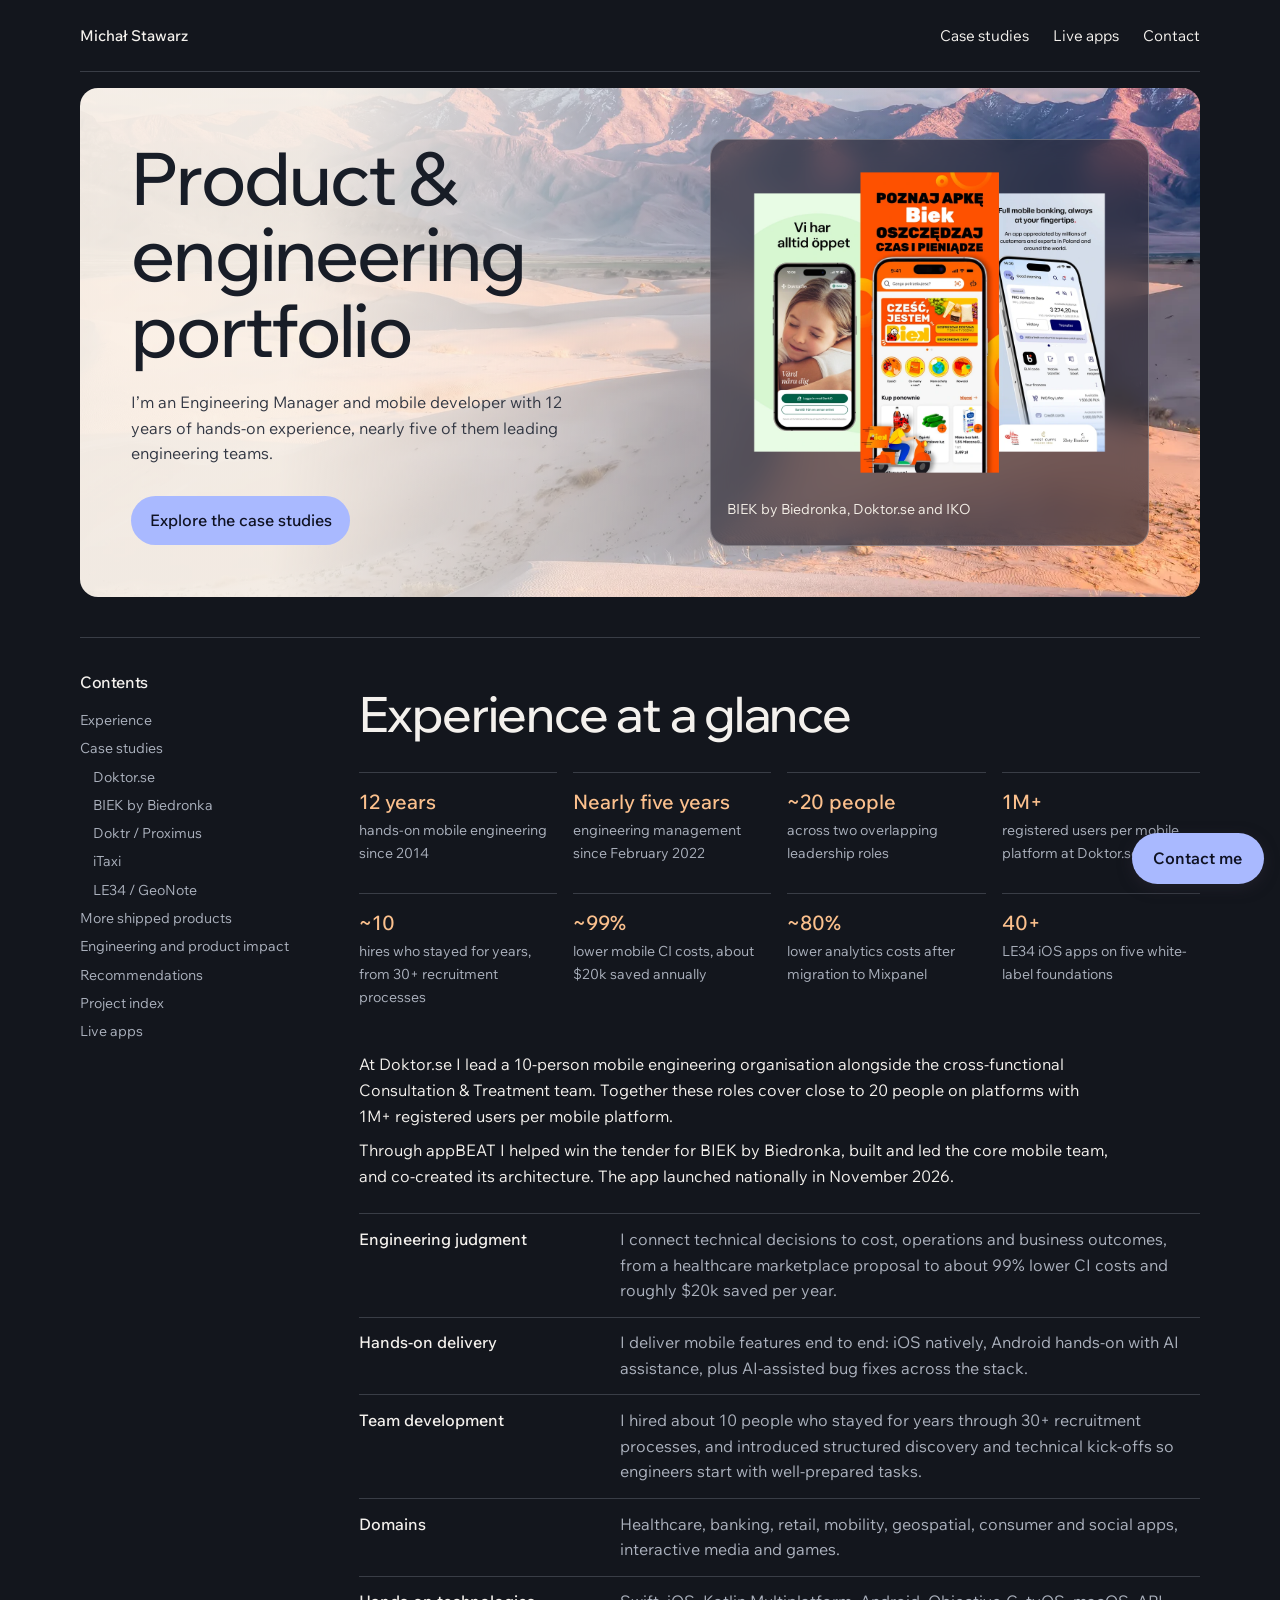
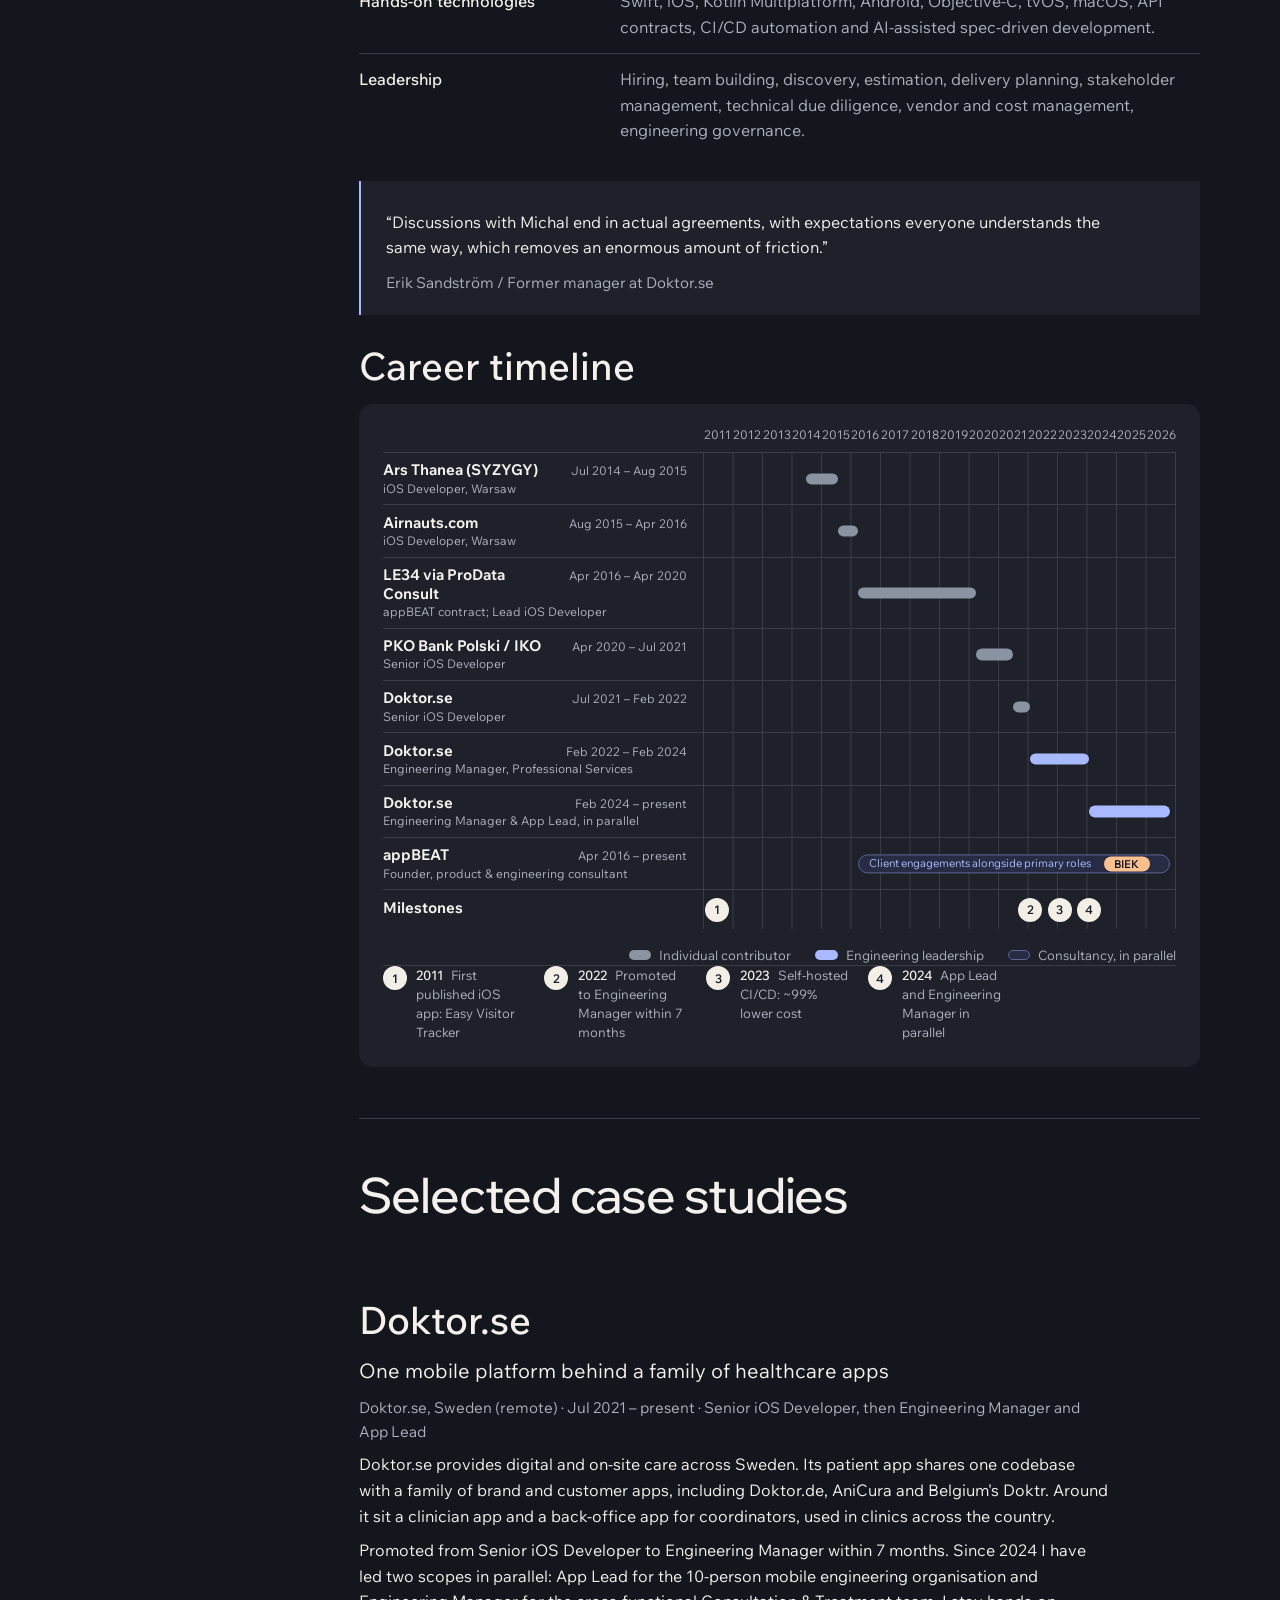
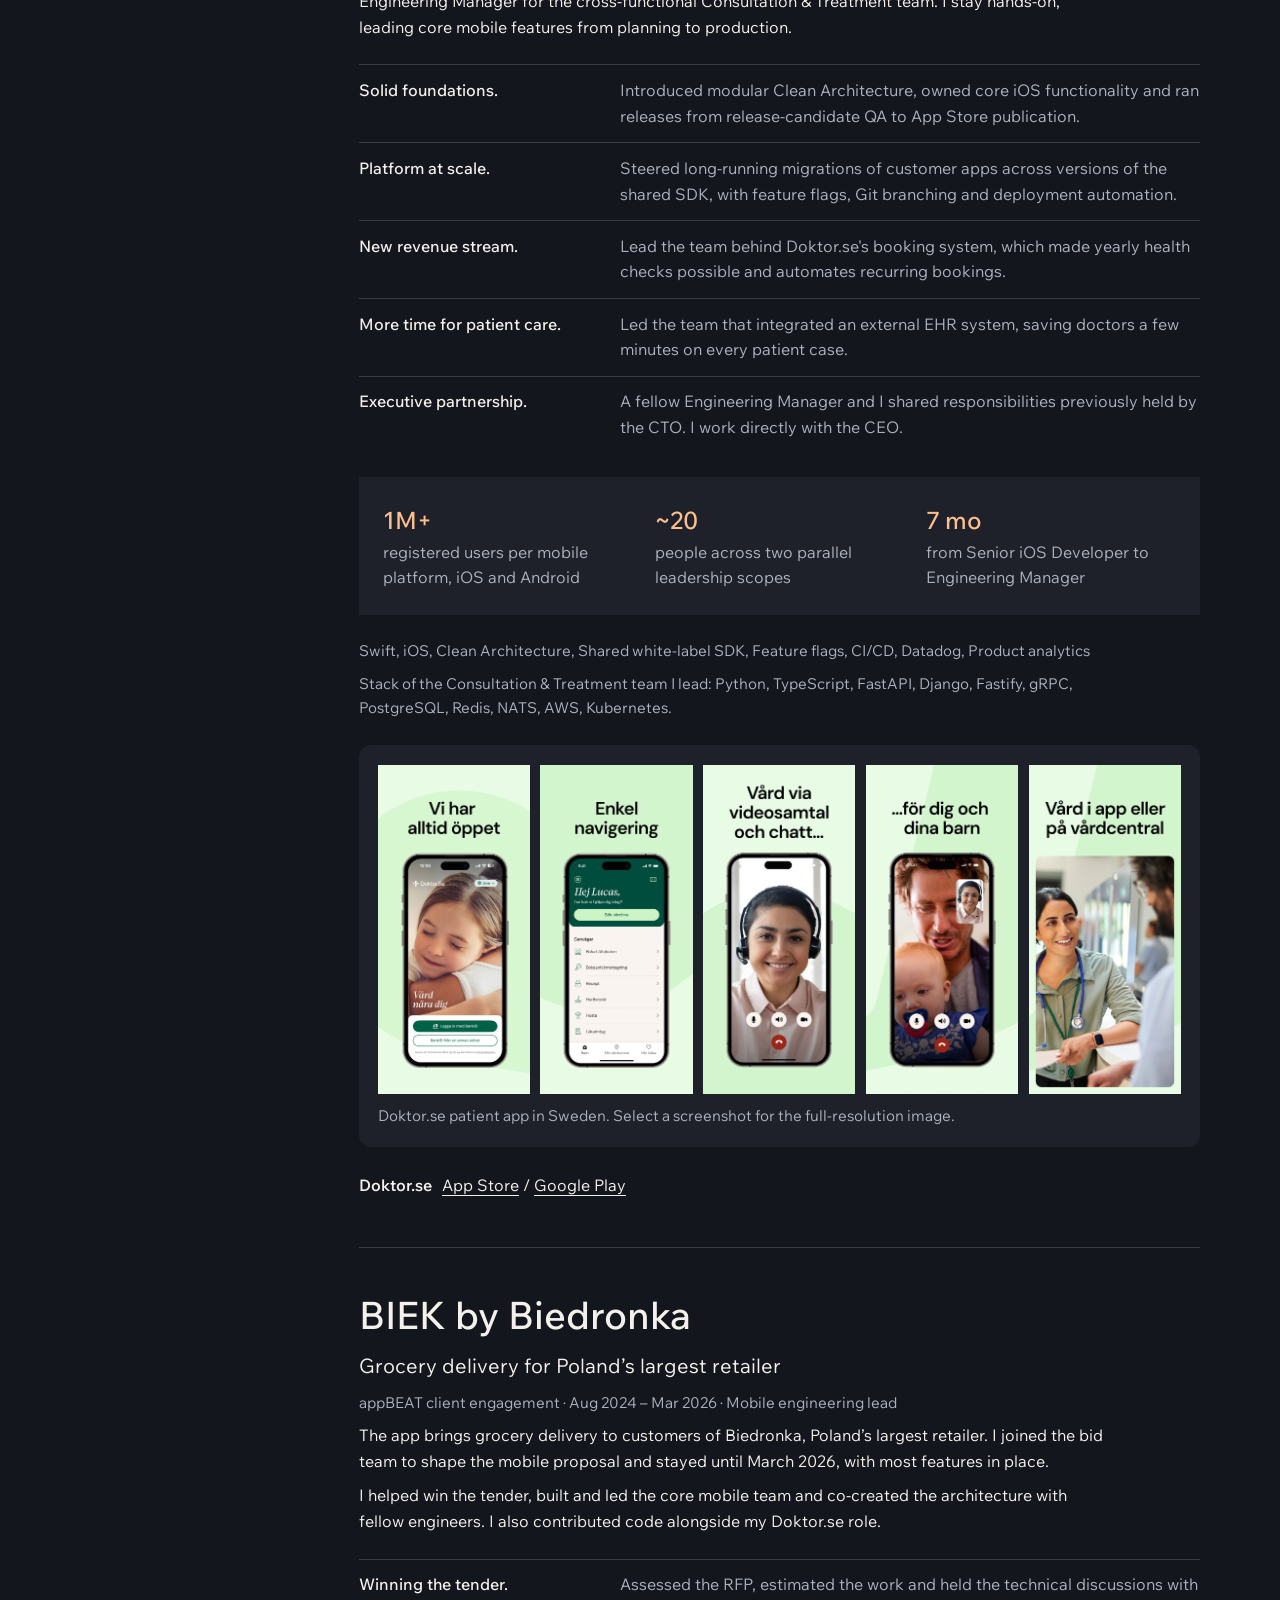
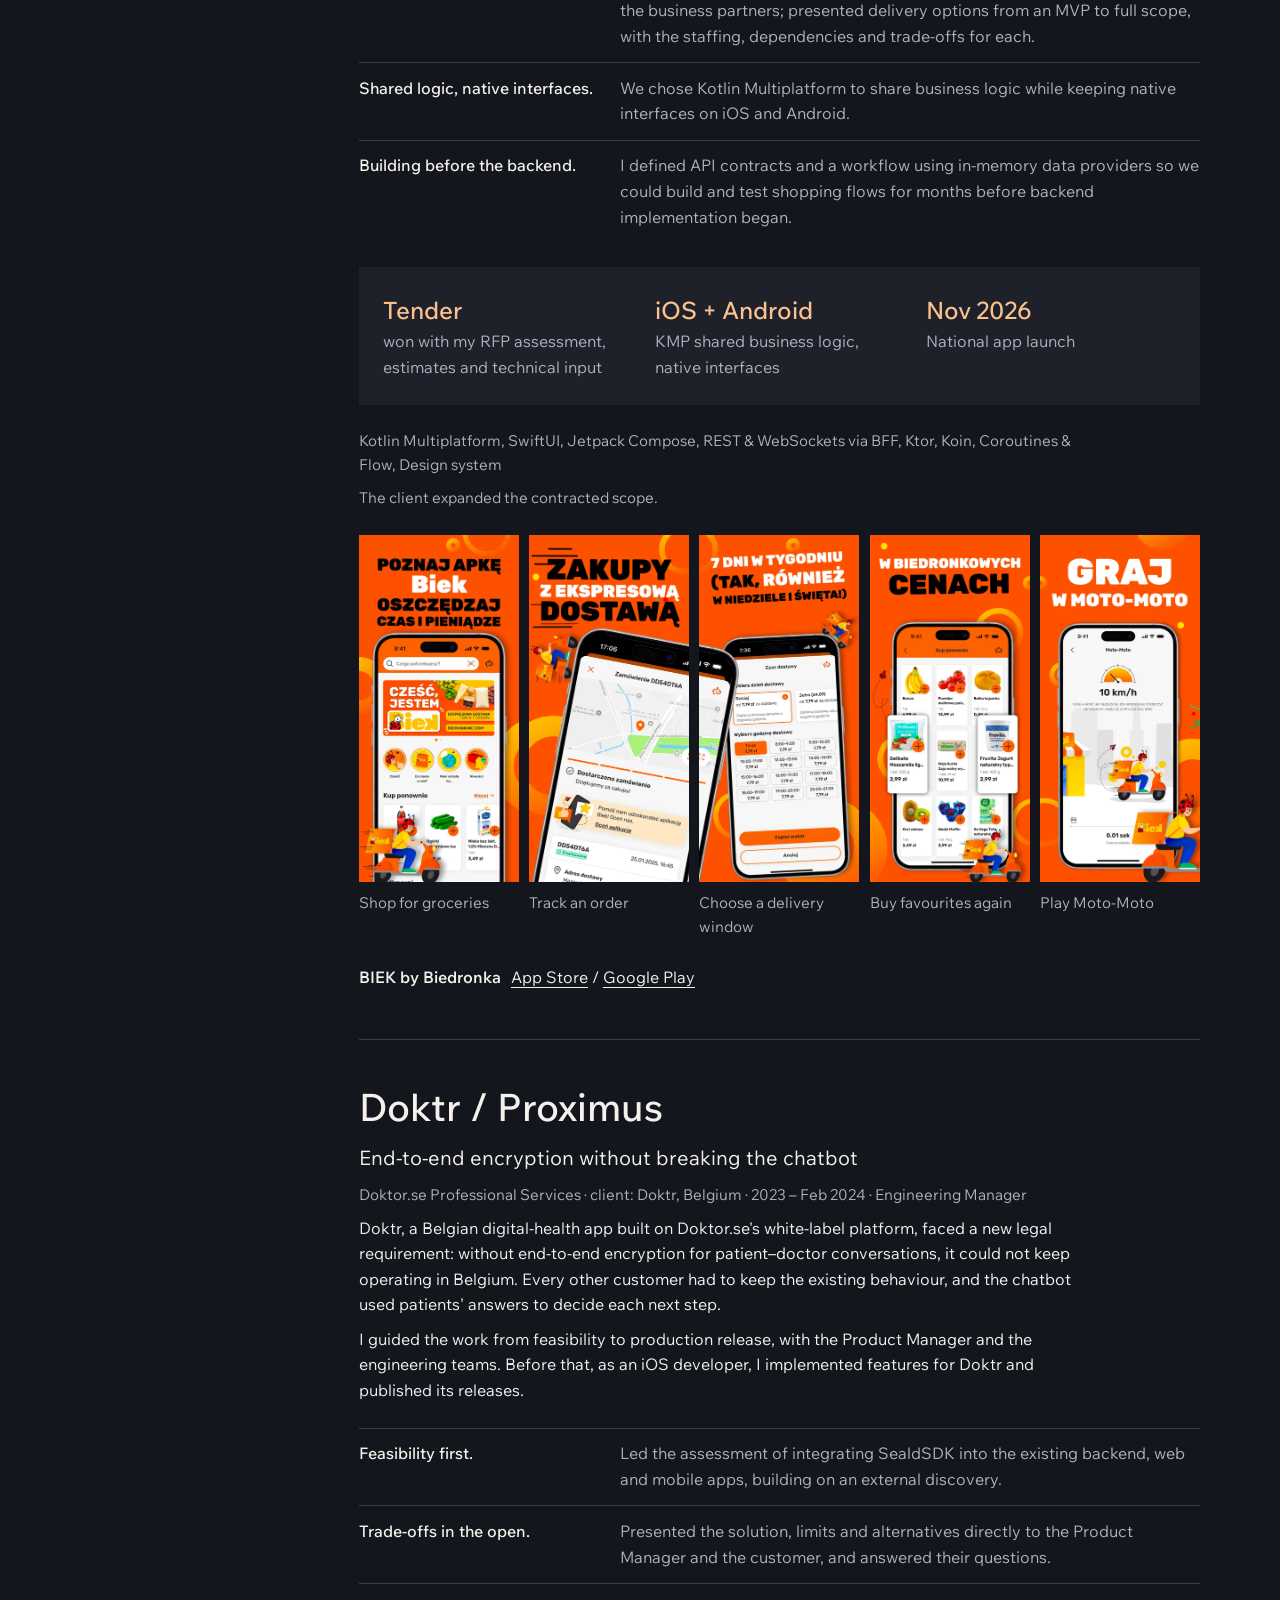
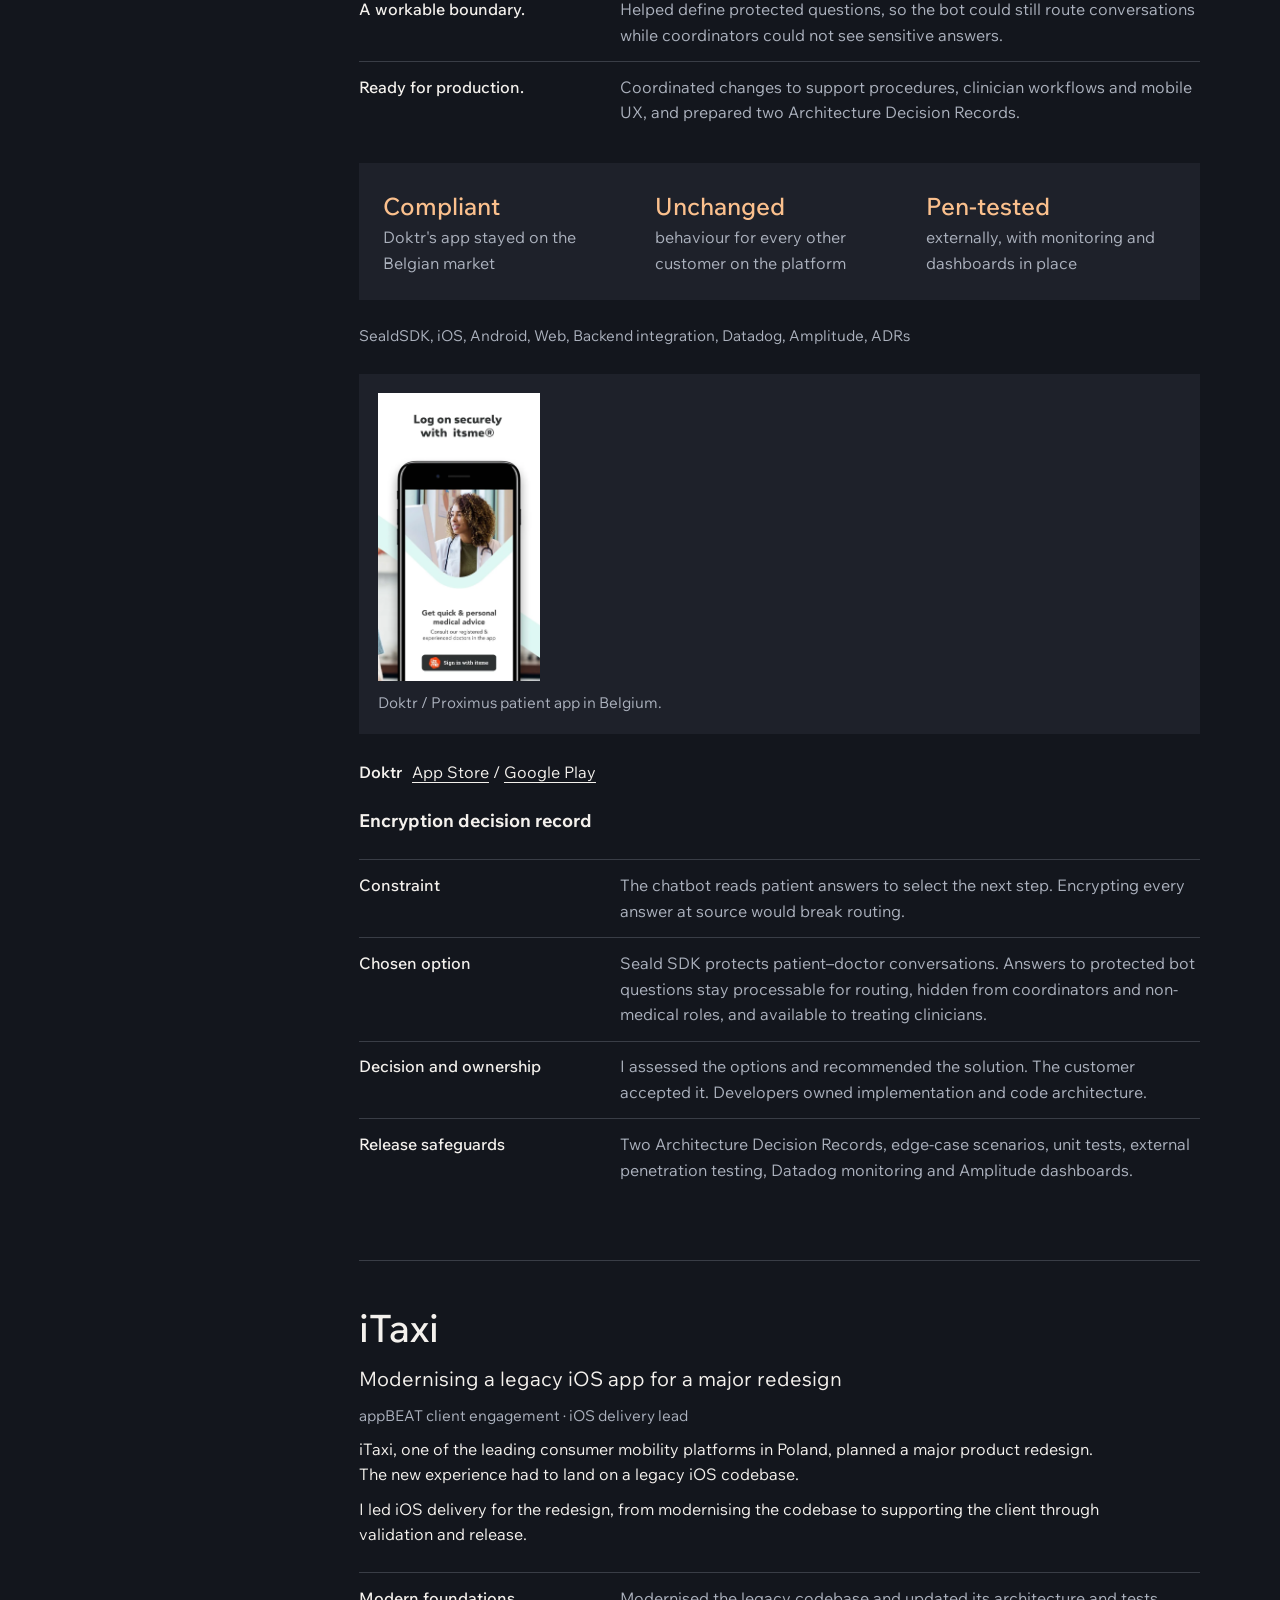
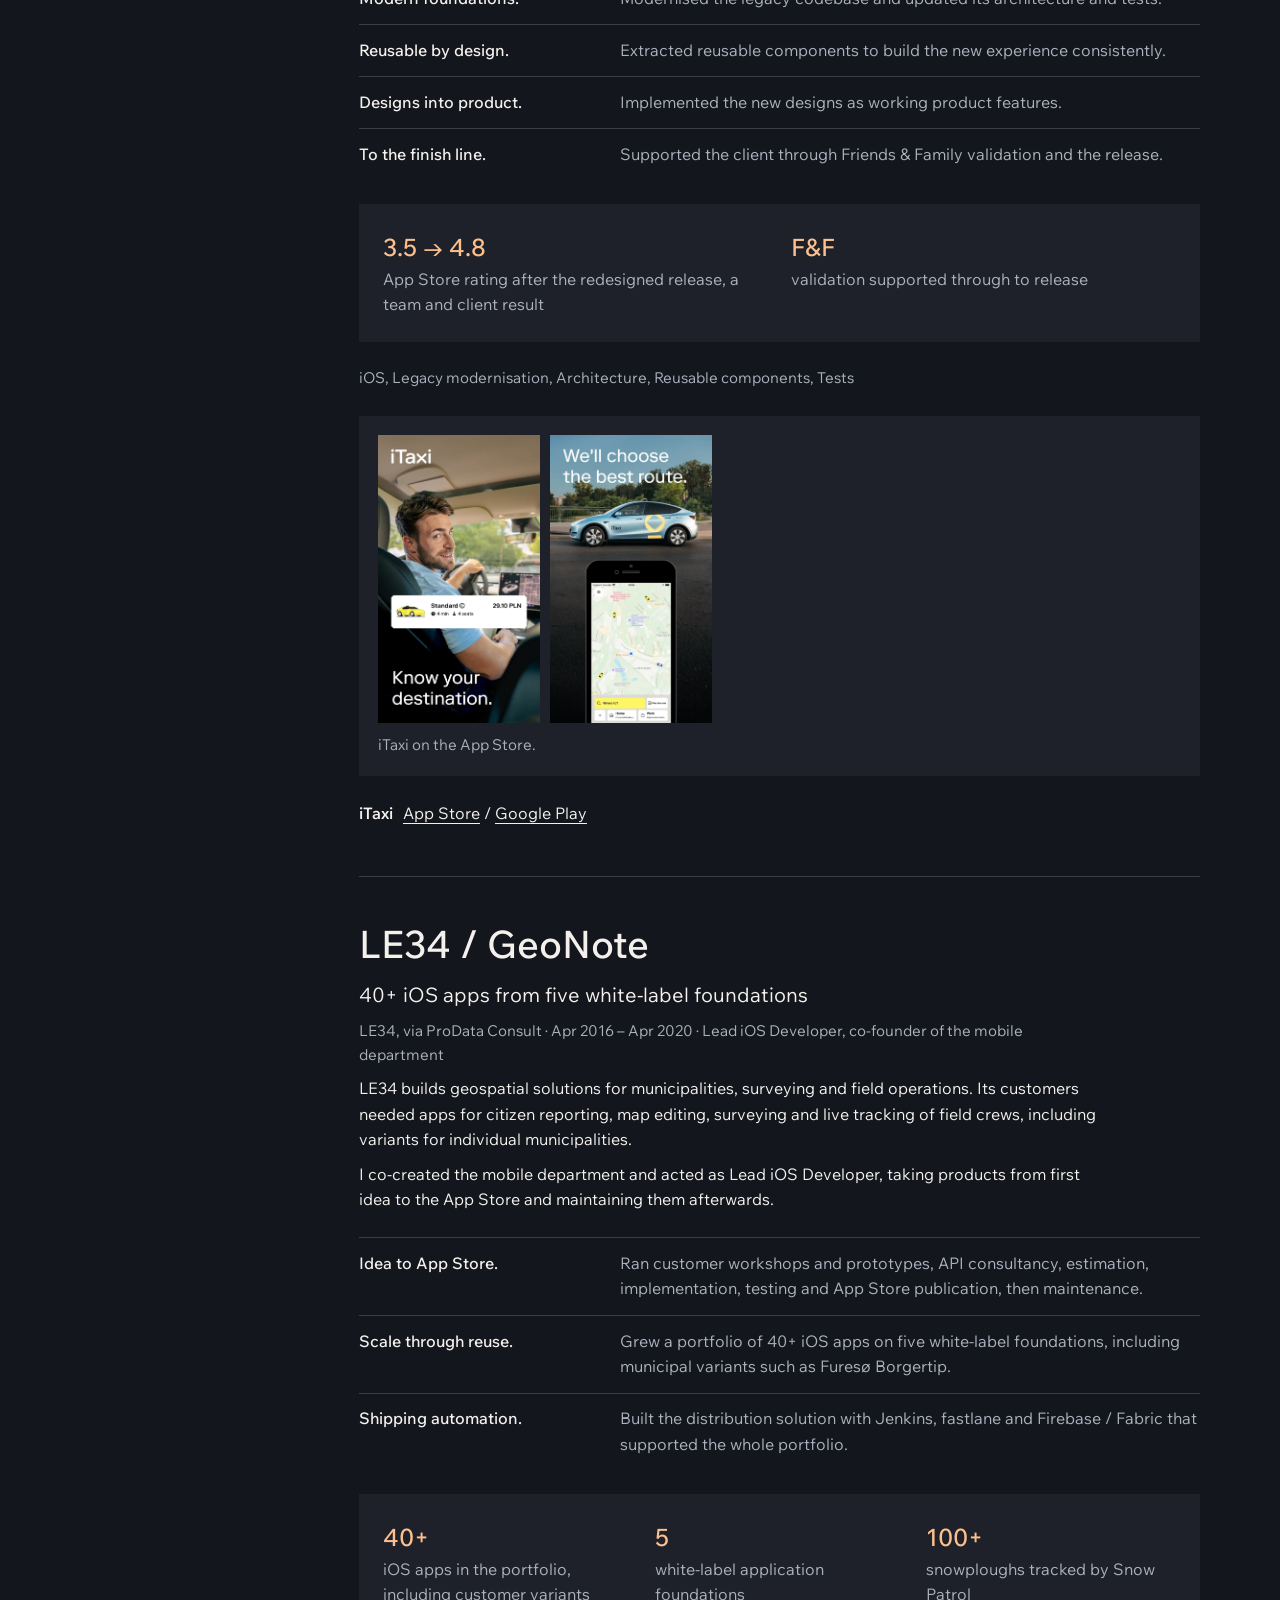
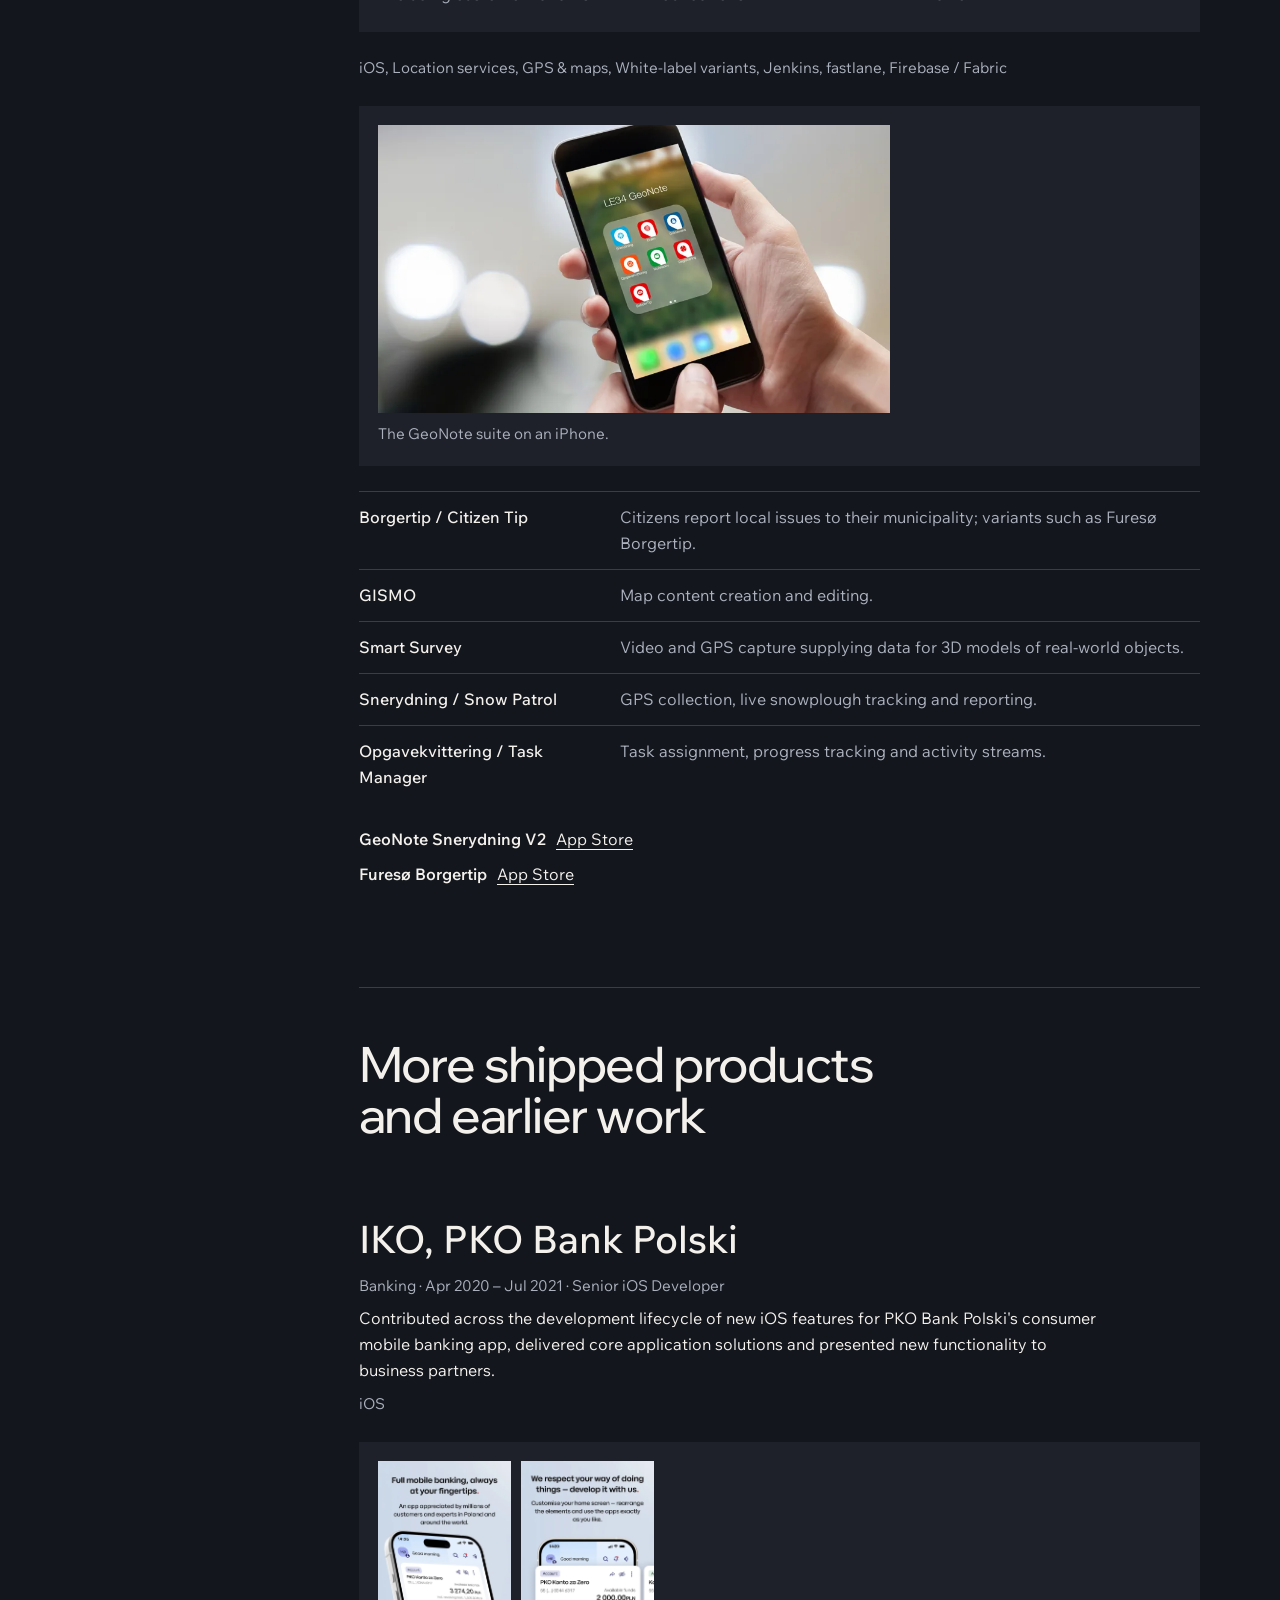
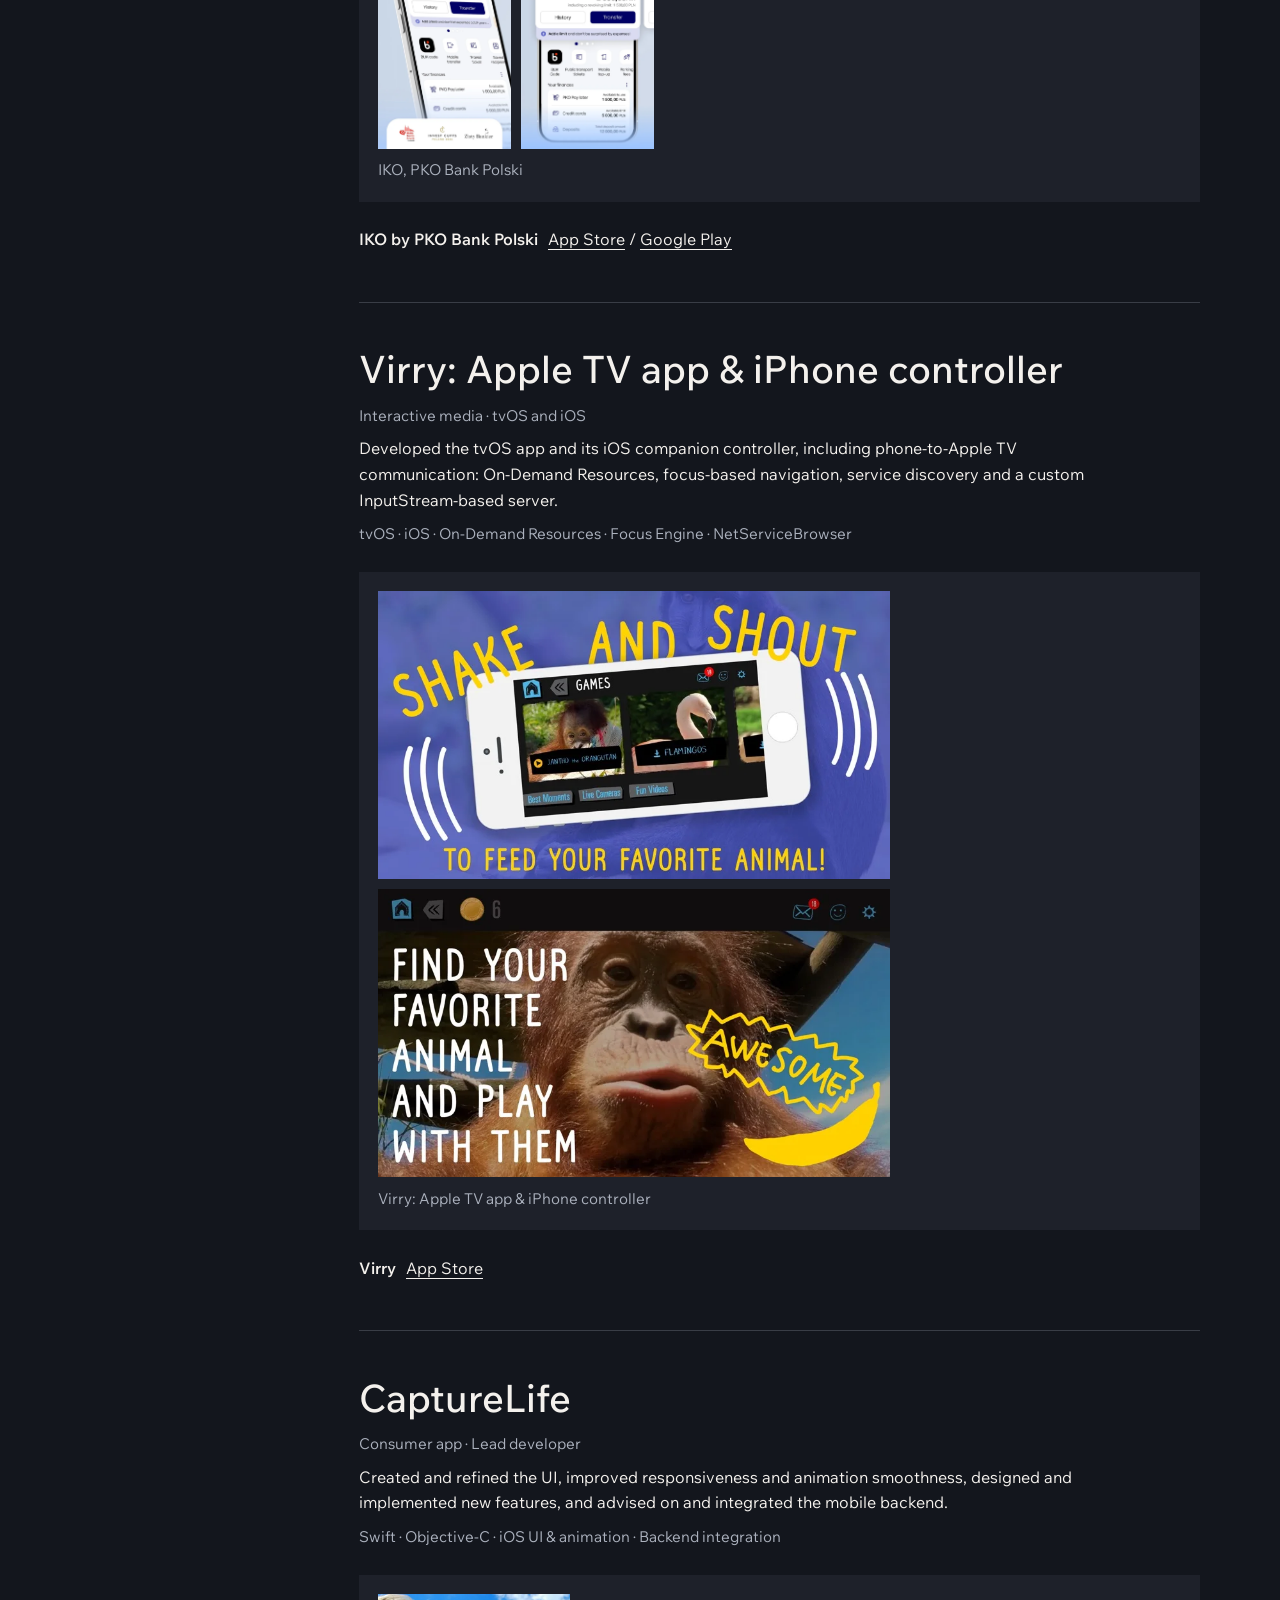
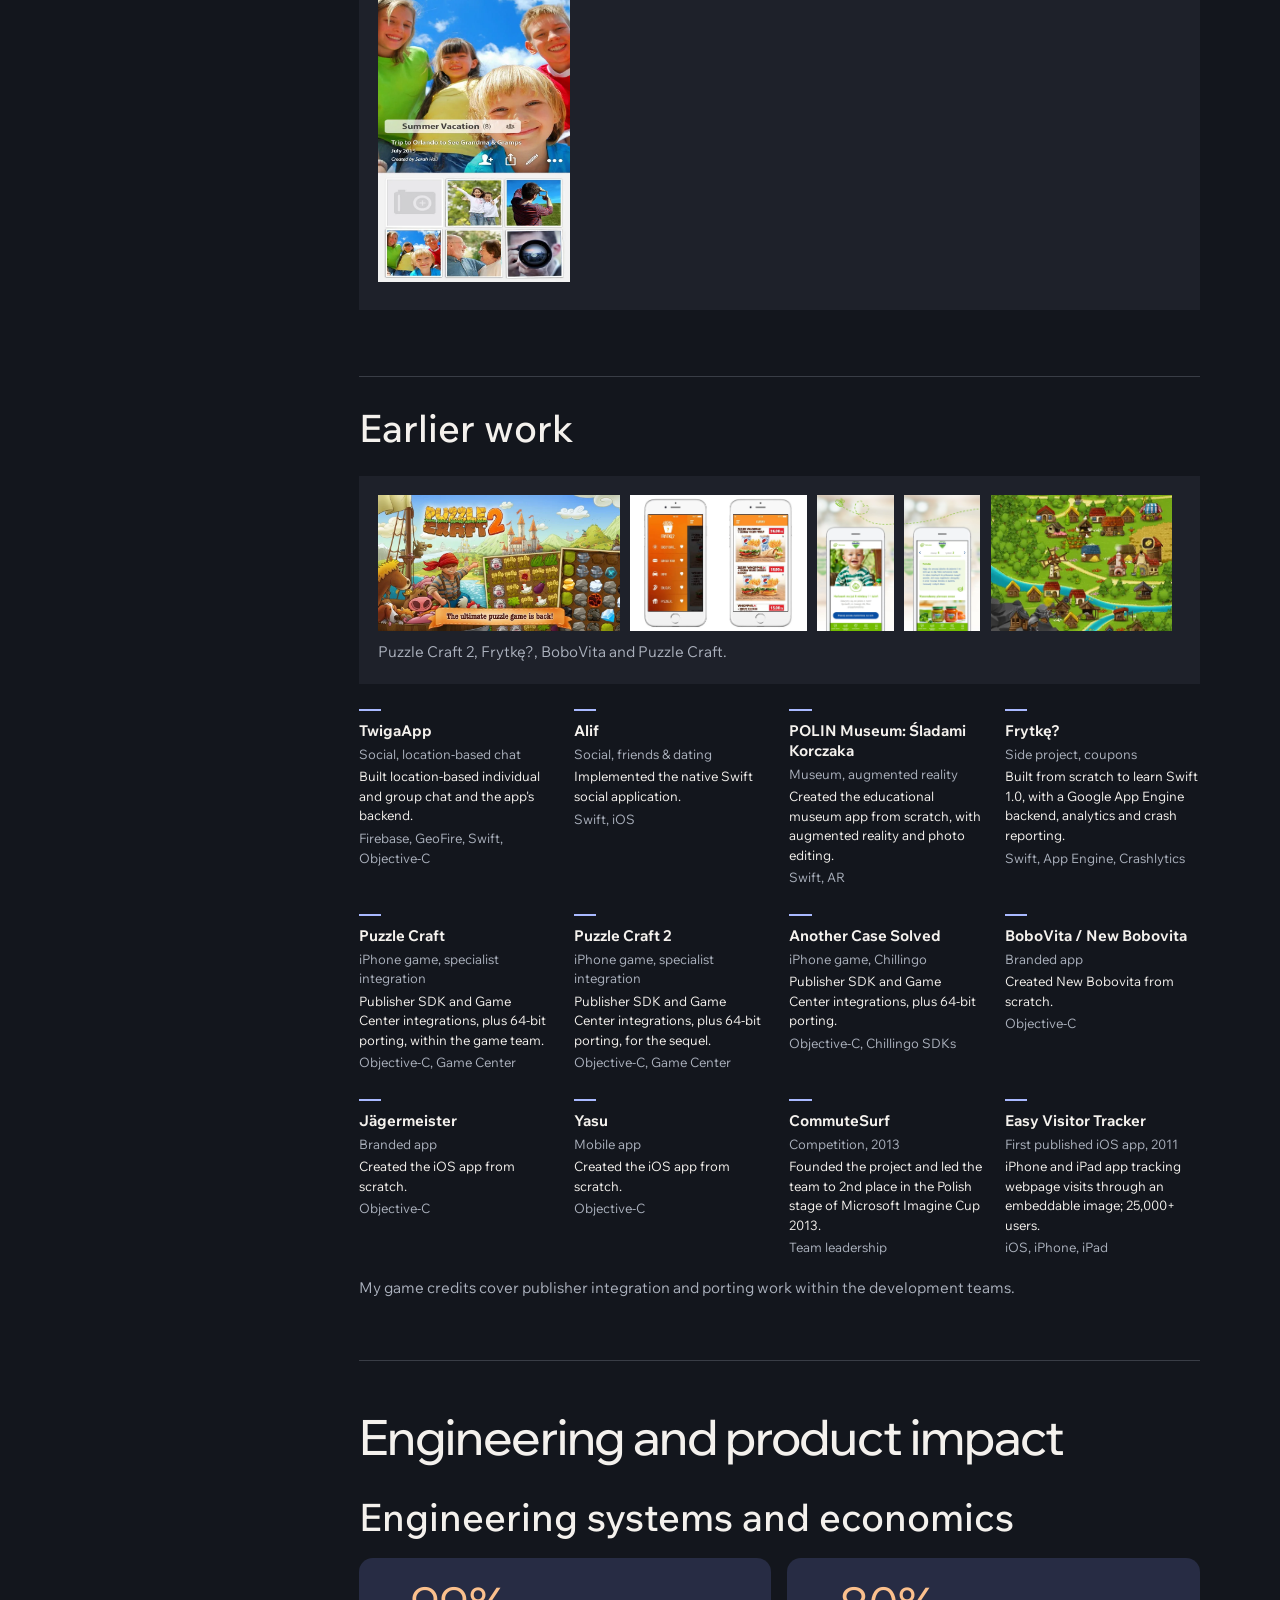
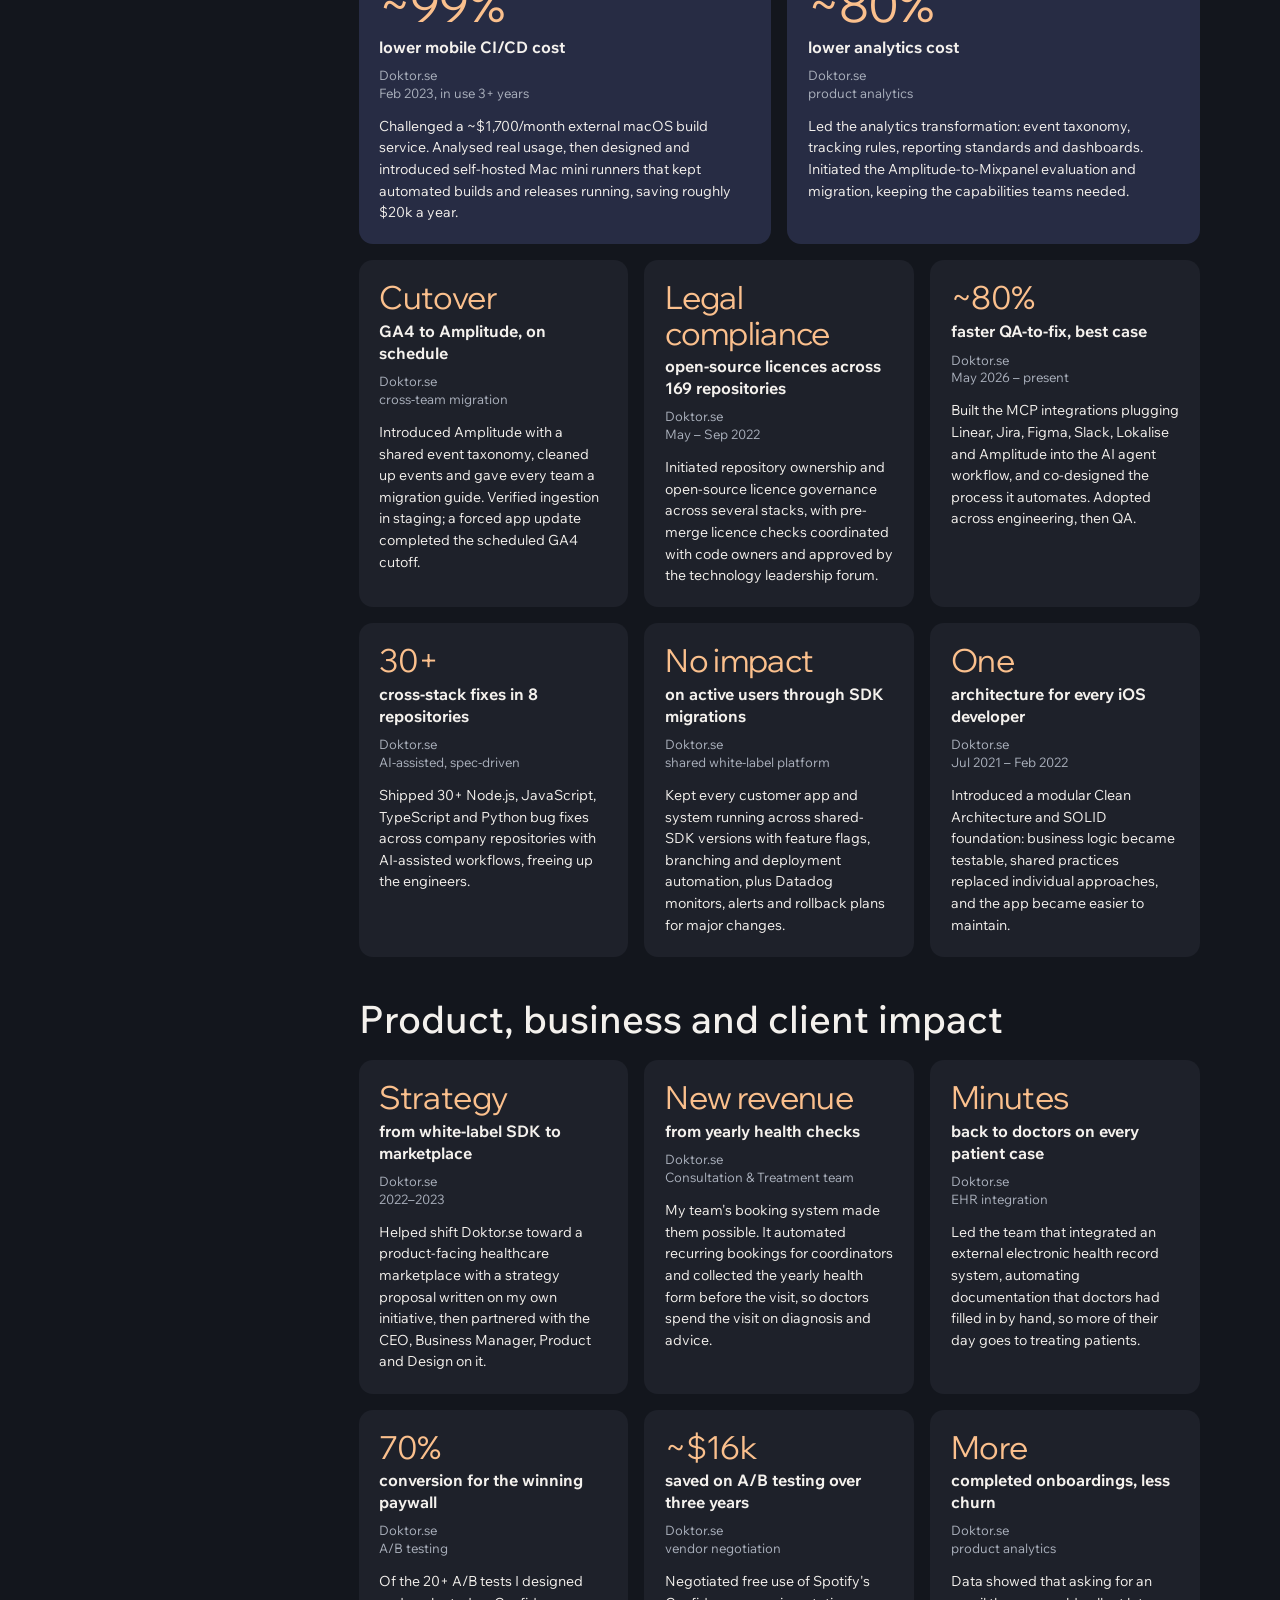
==== index.html @ 382bf15e "Update portfolio" ====
<!doctype html>
<html lang="en"><head>
<meta charset="utf-8"><meta name="viewport" content="width=device-width,initial-scale=1">
<meta name="robots" content="index, follow, max-image-preview:large">
<link rel="canonical" href="https://starwars.github.io/portfolio/">
<meta name="google-site-verification" content="fqNx6vuRMPoVOkz1Q9scOxtWuX_GgtWb1hJMZKlkJxA" />
<meta property="og:url" content="https://starwars.github.io/portfolio/">
<title>Michał Stawarz | Engineering Manager · Product &amp; engineering portfolio</title>
<meta name="description" content="Michał Stawarz, Engineering Manager in Warsaw, Poland. Product and mobile teams, hiring, AI-assisted delivery. Case studies: Doktor.se, BIEK by Biedronka, Doktr, iTaxi, LE34.">
<meta property="og:type" content="profile">
<meta property="og:title" content="Michał Stawarz | Engineering Manager · Product &amp; engineering portfolio">
<meta property="og:description" content="Michał Stawarz, Engineering Manager in Warsaw, Poland. Product and mobile teams, hiring, AI-assisted delivery. Case studies: Doktor.se, BIEK by Biedronka, Doktr, iTaxi, LE34.">
<meta property="og:image" content="https://starwars.github.io/portfolio/mobile-work.webp">
<link rel="stylesheet" href="https://fonts.googleapis.com/css2?family=Wix+Madefor+Display:wght@400;500;600&amp;family=Wix+Madefor+Text:wght@400;500;600&amp;display=swap">
<link rel="stylesheet" href="tokens.css">
<script type="application/ld+json">{"@context":"https://schema.org","@type":"Person","name":"Michał Stawarz","jobTitle":"Engineering Manager","address":{"@type":"PostalAddress","addressLocality":"Warsaw","addressCountry":"PL"},"knowsAbout":["Engineering management","Team leadership","Hiring","Mobile engineering","iOS","Kotlin Multiplatform","AI-assisted software delivery","Healthcare technology"],"sameAs":["https://www.linkedin.com/in/michal-stawarz","https://github.com/StarWars"],"url":"https://starwars.github.io/portfolio/"}</script>
</head><body>
<header><nav aria-label="Main navigation"><a class="identity" href="#top">Michał Stawarz</a><a href="#work">Case studies</a><a href="#apps">Live apps</a><a href="#contact">Contact</a></nav></header>
<main id="top">
<section class="hero"><div><h1>Product &amp; engineering portfolio</h1>
<p>I’m an Engineering Manager and mobile developer with 12 years of hands-on experience, nearly five of them leading engineering teams.</p>
<a class="primary" href="#work">Explore the case studies</a></div>
<figure><img width="1120" height="920" src="mobile-work.webp" alt="BIEK by Biedronka in the foreground, with Doktor.se and IKO alongside"><figcaption>BIEK by Biedronka, Doktor.se and IKO</figcaption></figure></section>
<div class="reader">
<aside><div class="rail"><h2>Contents</h2><ul><li><a href="#experience">Experience</a></li><li><a href="#work">Case studies</a></li><li><a href="#doktor">Doktor.se</a></li><li><a href="#biek-title">BIEK by Biedronka</a></li><li><a href="#doktr">Doktr / Proximus</a></li><li><a href="#itaxi">iTaxi</a></li><li><a href="#le34">LE34 / GeoNote</a></li><li><a href="#products">More shipped products</a></li><li><a href="#impact">Engineering and product impact</a></li><li><a href="#recommendations">Recommendations</a></li><li><a href="#index">Project index</a></li><li><a href="#apps">Live apps</a></li></ul></div>
<details><summary>Jump to section</summary><ul><li><a href="#experience">Experience</a></li><li><a href="#work">Case studies</a></li><li><a href="#doktor">Doktor.se</a></li><li><a href="#biek-title">BIEK by Biedronka</a></li><li><a href="#doktr">Doktr / Proximus</a></li><li><a href="#itaxi">iTaxi</a></li><li><a href="#le34">LE34 / GeoNote</a></li><li><a href="#products">More shipped products</a></li><li><a href="#impact">Engineering and product impact</a></li><li><a href="#recommendations">Recommendations</a></li><li><a href="#index">Project index</a></li><li><a href="#apps">Live apps</a></li></ul></details></aside>
<div class="bodycopy">
<section id="experience"><h2>Experience at a glance</h2><dl class="measurements"><div><dt>12 years</dt><dd>hands-on mobile engineering since 2014</dd></div><div><dt>Nearly five years</dt><dd>engineering management since February 2022</dd></div><div><dt>~20 people</dt><dd>across two overlapping leadership roles</dd></div><div><dt>1M+</dt><dd>registered users per mobile platform at Doktor.se</dd></div><div><dt>~10</dt><dd>hires who stayed for years, from 30+ recruitment processes</dd></div><div><dt>~99%</dt><dd>lower mobile CI costs, about $20k saved annually</dd></div><div><dt>~80%</dt><dd>lower analytics costs after migration to Mixpanel</dd></div><div><dt>40+</dt><dd>LE34 iOS apps on five white-label foundations</dd></div></dl><p class="">At Doktor.se I lead a 10-person mobile engineering organisation alongside the cross-functional Consultation &amp; Treatment team. Together these roles cover close to 20 people on platforms with 1M+ registered users per mobile platform.</p><p class="">Through appBEAT I helped win the tender for BIEK by Biedronka, built and led the core mobile team, and co-created its architecture. The app launched nationally in November 2026.</p><dl class="facts"><div><dt>Engineering judgment</dt><dd>I connect technical decisions to cost, operations and business outcomes, from a healthcare marketplace proposal to about 99% lower CI costs and roughly $20k saved per year.</dd></div><div><dt>Hands-on delivery</dt><dd>I deliver mobile features end to end: iOS natively, Android hands-on with AI assistance, plus AI-assisted bug fixes across the stack.</dd></div><div><dt>Team development</dt><dd>I hired about 10 people who stayed for years through 30+ recruitment processes, and introduced structured discovery and technical kick-offs so engineers start with well-prepared tasks.</dd></div><div><dt>Domains</dt><dd>Healthcare, banking, retail, mobility, geospatial, consumer and social apps, interactive media and games.</dd></div><div><dt>Hands-on technologies</dt><dd>Swift, iOS, Kotlin Multiplatform, Android, Objective-C, tvOS, macOS, API contracts, CI/CD automation and AI-assisted spec-driven development.</dd></div><div><dt>Leadership</dt><dd>Hiring, team building, discovery, estimation, delivery planning, stakeholder management, technical due diligence, vendor and cost management, engineering governance.</dd></div></dl><blockquote><p class="">“Discussions with Michal end in actual agreements, with expectations everyone understands the same way, which removes an enormous amount of friction.”</p><cite>Erik Sandström / Former manager at Doktor.se</cite></blockquote><h3>Career timeline</h3><div class="career"><div class="axis" aria-hidden="true"><span></span><ol><li><span>20</span>11</li><li><span>20</span>12</li><li><span>20</span>13</li><li><span>20</span>14</li><li><span>20</span>15</li><li><span>20</span>16</li><li><span>20</span>17</li><li><span>20</span>18</li><li><span>20</span>19</li><li><span>20</span>20</li><li><span>20</span>21</li><li><span>20</span>22</li><li><span>20</span>23</li><li><span>20</span>24</li><li><span>20</span>25</li><li><span>20</span>26</li></ol></div><ol class="career-rows"><li><div class="who"><h4>Ars Thanea (SYZYGY)</h4><p class="when">Jul 2014 – Aug 2015</p><p class="role">iOS Developer, Warsaw</p></div><div class="track" aria-hidden="true"><span class="bar ic" style="--from:21.88%;--to:28.75%"></span></div></li><li><div class="who"><h4>Airnauts.com</h4><p class="when">Aug 2015 – Apr 2016</p><p class="role">iOS Developer, Warsaw</p></div><div class="track" aria-hidden="true"><span class="bar ic" style="--from:28.75%;--to:32.94%"></span></div></li><li><div class="who"><h4>LE34 via ProData Consult</h4><p class="when">Apr 2016 – Apr 2020</p><p class="role">appBEAT contract; Lead iOS Developer</p></div><div class="track" aria-hidden="true"><span class="bar ic" style="--from:32.94%;--to:57.94%"></span></div></li><li><div class="who"><h4>PKO Bank Polski / IKO</h4><p class="when">Apr 2020 – Jul 2021</p><p class="role">Senior iOS Developer</p></div><div class="track" aria-hidden="true"><span class="bar ic" style="--from:57.94%;--to:65.75%"></span></div></li><li><div class="who"><h4>Doktor.se</h4><p class="when">Jul 2021 – Feb 2022</p><p class="role">Senior iOS Developer</p></div><div class="track" aria-hidden="true"><span class="bar ic" style="--from:65.75%;--to:69.37%"></span></div></li><li><div class="who"><h4>Doktor.se</h4><p class="when">Feb 2022 – Feb 2024</p><p class="role">Engineering Manager, Professional Services</p></div><div class="track" aria-hidden="true"><span class="bar lead" style="--from:69.37%;--to:81.87%"></span></div></li><li><div class="who"><h4>Doktor.se</h4><p class="when">Feb 2024 – present</p><p class="role">Engineering Manager &amp; App Lead, in parallel</p></div><div class="track" aria-hidden="true"><span class="bar lead" style="--from:81.87%;--to:99.00%"></span></div></li><li><div class="who"><h4>appBEAT</h4><p class="when">Apr 2016 – present</p><p class="role">Founder, product &amp; engineering consultant</p></div><div class="track" aria-hidden="true"><span class="bar parallel" style="--from:32.94%;--to:99.00%"><span class="bar-note">Client engagements alongside primary roles</span></span><span class="bar biek" style="--from:84.87%;--to:94.81%">BIEK</span></div></li><li class="miles"><div class="who"><h4>Milestones</h4></div><div class="track" aria-hidden="true"><span class="dot" style="--from:3.12%">1</span><span class="dot" style="--from:69.37%">2</span><span class="dot" style="--from:75.62%">3</span><span class="dot" style="--from:81.87%">4</span></div></li></ol><ul class="legend"><li><span class="swatch ic"></span>Individual contributor</li><li><span class="swatch lead"></span>Engineering leadership</li><li><span class="swatch parallel"></span>Consultancy, in parallel</li></ul><ol class="milestones"><li><span class="dot">1</span><p><strong>2011</strong> First published iOS app: Easy Visitor Tracker</p></li><li><span class="dot">2</span><p><strong>2022</strong> Promoted to Engineering Manager within 7 months</p></li><li><span class="dot">3</span><p><strong>2023</strong> Self-hosted CI/CD: ~99% lower cost</p></li><li><span class="dot">4</span><p><strong>2024</strong> App Lead and Engineering Manager in parallel</p></li></ol></div></section>
<section id="work"><h2>Selected case studies</h2><article class="case" id="doktor"><h3>Doktor.se</h3><p class="subtitle">One mobile platform behind a family of healthcare apps</p><p class="meta">Doktor.se, Sweden (remote)  ·  Jul 2021 – present  ·  Senior iOS Developer, then Engineering Manager and App Lead</p><p class="">Doktor.se provides digital and on-site care across Sweden. Its patient app shares one codebase with a family of brand and customer apps, including Doktor.de, AniCura and Belgium&#x27;s Doktr. Around it sit a clinician app and a back-office app for coordinators, used in clinics across the country.</p><p class="">Promoted from Senior iOS Developer to Engineering Manager within 7 months. Since 2024 I have led two scopes in parallel: App Lead for the 10-person mobile engineering organisation and Engineering Manager for the cross-functional Consultation &amp; Treatment team. I stay hands-on, leading core mobile features from planning to production.</p><dl class="facts"><div><dt>Solid foundations.</dt><dd>Introduced modular Clean Architecture, owned core iOS functionality and ran releases from release-candidate QA to App Store publication.</dd></div><div><dt>Platform at scale.</dt><dd>Steered long-running migrations of customer apps across versions of the shared SDK, with feature flags, Git branching and deployment automation.</dd></div><div><dt>New revenue stream.</dt><dd>Lead the team behind Doktor.se&#x27;s booking system, which made yearly health checks possible and automates recurring bookings.</dd></div><div><dt>More time for patient care.</dt><dd>Led the team that integrated an external EHR system, saving doctors a few minutes on every patient case.</dd></div><div><dt>Executive partnership.</dt><dd>A fellow Engineering Manager and I shared responsibilities previously held by the CTO. I work directly with the CEO.</dd></div></dl><dl class="results"><div><dt>1M+</dt><dd>registered users per mobile platform, iOS and Android</dd></div><div><dt>~20</dt><dd>people across two parallel leadership scopes</dd></div><div><dt>7 mo</dt><dd>from Senior iOS Developer to Engineering Manager</dd></div></dl><p class="meta">Swift, iOS, Clean Architecture, Shared white-label SDK, Feature flags, CI/CD, Datadog, Product analytics</p><p class="meta">Stack of the Consultation &amp; Treatment team I lead: Python, TypeScript, FastAPI, Django, Fastify, gRPC, PostgreSQL, Redis, NATS, AWS, Kubernetes.</p><figure class="gallery care-gallery"><div><a href="https://is1-ssl.mzstatic.com/image/thumb/PurpleSource211/v4/1f/d2/df/1fd2dfd2-bcbb-ba04-2814-5fec7c4c9f2e/1_1284x2778.jpg/1248x2778bb.png"><img loading="lazy" width="1248" height="2700" src="projects/doktor-care-1.webp" alt="Sign in to Doktor.se"></a><a href="https://is1-ssl.mzstatic.com/image/thumb/PurpleSource221/v4/68/88/bb/6888bb3b-01fd-a994-eaf9-d92593b2e4c4/2_1284x2778.jpg/1248x2778bb.png"><img loading="lazy" width="1248" height="2700" src="projects/doktor-care-2.webp" alt="Patient navigation"></a><a href="https://is1-ssl.mzstatic.com/image/thumb/PurpleSource221/v4/8e/52/65/8e5265df-cb94-bfa1-1582-ce0cd67a3473/Frame_4481.jpg/1248x2778bb.png"><img loading="lazy" width="1248" height="2700" src="projects/doktor-care-3.webp" alt="Video and chat consultations"></a><a href="https://is1-ssl.mzstatic.com/image/thumb/PurpleSource221/v4/9e/74/53/9e74538f-2d79-fade-0d0a-6e05d84ce6a4/Frame_4483.jpg/1248x2778bb.png"><img loading="lazy" width="1248" height="2700" src="projects/doktor-care-4.webp" alt="Video care for parents and children"></a><a href="https://is1-ssl.mzstatic.com/image/thumb/PurpleSource211/v4/9b/35/e9/9b35e98a-e470-0718-fb58-e648526dd951/Frame_4478.jpg/1248x2778bb.png"><img loading="lazy" width="1248" height="2700" src="projects/doktor-care-5.webp" alt="Care in the app or at a clinic"></a></div><figcaption>Doktor.se patient app in Sweden. Select a screenshot for the full-resolution image.</figcaption></figure><p class="stores"><strong>Doktor.se</strong> <span><a href="https://apps.apple.com/se/app/doktor-se-trygg-v%C3%A5rd-direkt/id1193214096">App Store</a> / <a href="https://play.google.com/store/apps/details?id=se.doktor.doktorse.production&amp;hl=pl">Google Play</a></span></p></article>
<article class="case" id="biek-title"><h3>BIEK by Biedronka</h3><p class="subtitle">Grocery delivery for Poland’s largest retailer</p><p class="meta">appBEAT client engagement  ·  Aug 2024 – Mar 2026  ·  Mobile engineering lead</p><p class="">The app brings grocery delivery to customers of Biedronka, Poland’s largest retailer. I joined the bid team to shape the mobile proposal and stayed until March 2026, with most features in place.</p><p class="">I helped win the tender, built and led the core mobile team and co-created the architecture with fellow engineers. I also contributed code alongside my Doktor.se role.</p><dl class="facts"><div><dt>Winning the tender.</dt><dd>Assessed the RFP, estimated the work and held the technical discussions with the business partners; presented delivery options from an MVP to full scope, with the staffing, dependencies and trade-offs for each.</dd></div><div><dt>Shared logic, native interfaces.</dt><dd>We chose Kotlin Multiplatform to share business logic while keeping native interfaces on iOS and Android.</dd></div><div><dt>Building before the backend.</dt><dd>I defined API contracts and a workflow using in-memory data providers so we could build and test shopping flows for months before backend implementation began.</dd></div></dl><dl class="results"><div><dt>Tender</dt><dd>won with my RFP assessment, estimates and technical input</dd></div><div><dt>iOS + Android</dt><dd>KMP shared business logic, native interfaces</dd></div><div><dt>Nov 2026</dt><dd>National app launch</dd></div></dl><p class="meta">Kotlin Multiplatform, SwiftUI, Jetpack Compose, REST &amp; WebSockets via BFF, Ktor, Koin, Coroutines &amp; Flow, Design system</p><p class="meta">The client expanded the contracted scope.</p><div class="biek-screens"><figure><img loading="lazy" width="720" height="1560" src="biek/1.webp" alt="BIEK by Biedronka: Shop for groceries"><figcaption>Shop for groceries</figcaption></figure><figure><img loading="lazy" width="720" height="1560" src="biek/2.webp" alt="BIEK by Biedronka: Track an order"><figcaption>Track an order</figcaption></figure><figure><img loading="lazy" width="720" height="1560" src="biek/3.webp" alt="BIEK by Biedronka: Choose a delivery window"><figcaption>Choose a delivery window</figcaption></figure><figure><img loading="lazy" width="720" height="1560" src="biek/4.webp" alt="BIEK by Biedronka: Buy favourites again"><figcaption>Buy favourites again</figcaption></figure><figure><img loading="lazy" width="720" height="1560" src="biek/5.webp" alt="BIEK by Biedronka: Play Moto-Moto"><figcaption>Play Moto-Moto</figcaption></figure></div><p class="stores"><strong>BIEK by Biedronka</strong> <span><a href="https://apps.apple.com/pl/app/biek-biedronka-express/id6761813987">App Store</a> / <a href="https://play.google.com/store/apps/details?id=pl.biek.app">Google Play</a></span></p></article>
<article class="case" id="doktr"><h3>Doktr / Proximus</h3><p class="subtitle">End-to-end encryption without breaking the chatbot</p><p class="meta">Doktor.se Professional Services  ·  client: Doktr, Belgium  ·  2023 – Feb 2024  ·  Engineering Manager</p><p class="">Doktr, a Belgian digital-health app built on Doktor.se&#x27;s white-label platform, faced a new legal requirement: without end-to-end encryption for patient–doctor conversations, it could not keep operating in Belgium. Every other customer had to keep the existing behaviour, and the chatbot used patients&#x27; answers to decide each next step.</p><p class="">I guided the work from feasibility to production release, with the Product Manager and the engineering teams. Before that, as an iOS developer, I implemented features for Doktr and published its releases.</p><dl class="facts"><div><dt>Feasibility first.</dt><dd>Led the assessment of integrating SealdSDK into the existing backend, web and mobile apps, building on an external discovery.</dd></div><div><dt>Trade-offs in the open.</dt><dd>Presented the solution, limits and alternatives directly to the Product Manager and the customer, and answered their questions.</dd></div><div><dt>A workable boundary.</dt><dd>Helped define protected questions, so the bot could still route conversations while coordinators could not see sensitive answers.</dd></div><div><dt>Ready for production.</dt><dd>Coordinated changes to support procedures, clinician workflows and mobile UX, and prepared two Architecture Decision Records.</dd></div></dl><dl class="results"><div><dt>Compliant</dt><dd>Doktr&#x27;s app stayed on the Belgian market</dd></div><div><dt>Unchanged</dt><dd>behaviour for every other customer on the platform</dd></div><div><dt>Pen-tested</dt><dd>externally, with monitoring and dashboards in place</dd></div></dl><p class="meta">SealdSDK, iOS, Android, Web, Backend integration, Datadog, Amplitude, ADRs</p><p class="meta"></p><figure class="gallery"><div><img loading="lazy" width="675" height="1200" src="projects/doktr-2.webp" alt="Doktr patient app in Belgium"></div><figcaption>Doktr / Proximus patient app in Belgium.</figcaption></figure><p class="stores"><strong>Doktr</strong> <span><a href="https://apps.apple.com/be/app/doktr-medical-consultations/id1552175214">App Store</a> / <a href="https://play.google.com/store/apps/details?id=be.proximus.LISA&amp;hl=en">Google Play</a></span></p><h4>Encryption decision record</h4><dl class="facts"><div><dt>Constraint</dt><dd>The chatbot reads patient answers to select the next step. Encrypting every answer at source would break routing.</dd></div><div><dt>Chosen option</dt><dd>Seald SDK protects patient–doctor conversations. Answers to protected bot questions stay processable for routing, hidden from coordinators and non-medical roles, and available to treating clinicians.</dd></div><div><dt>Decision and ownership</dt><dd>I assessed the options and recommended the solution. The customer accepted it. Developers owned implementation and code architecture.</dd></div><div><dt>Release safeguards</dt><dd>Two Architecture Decision Records, edge-case scenarios, unit tests, external penetration testing, Datadog monitoring and Amplitude dashboards.</dd></div></dl></article>
<article class="case" id="itaxi"><h3>iTaxi</h3><p class="subtitle">Modernising a legacy iOS app for a major redesign</p><p class="meta">appBEAT client engagement  ·  iOS delivery lead</p><p class="">iTaxi, one of the leading consumer mobility platforms in Poland, planned a major product redesign. The new experience had to land on a legacy iOS codebase.</p><p class="">I led iOS delivery for the redesign, from modernising the codebase to supporting the client through validation and release.</p><dl class="facts"><div><dt>Modern foundations.</dt><dd>Modernised the legacy codebase and updated its architecture and tests.</dd></div><div><dt>Reusable by design.</dt><dd>Extracted reusable components to build the new experience consistently.</dd></div><div><dt>Designs into product.</dt><dd>Implemented the new designs as working product features.</dd></div><div><dt>To the finish line.</dt><dd>Supported the client through Friends &amp; Family validation and the release.</dd></div></dl><dl class="results"><div><dt>3.5 → 4.8</dt><dd>App Store rating after the redesigned release, a team and client result</dd></div><div><dt>F&amp;F</dt><dd>validation supported through to release</dd></div></dl><p class="meta">iOS, Legacy modernisation, Architecture, Reusable components, Tests</p><p class="meta"></p><figure class="gallery"><div><img loading="lazy" width="675" height="1200" src="projects/itaxi-1.webp" alt="iTaxi store screenshot"><img loading="lazy" width="675" height="1200" src="projects/itaxi-2.webp" alt="iTaxi ride-booking app"></div><figcaption>iTaxi on the App Store.</figcaption></figure><p class="stores"><strong>iTaxi</strong> <span><a href="https://apps.apple.com/pl/app/itaxi-the-taxi-app/id505936790">App Store</a> / <a href="https://play.google.com/store/apps/details?id=com.geckolab.eotaxi.passenger&amp;hl=en">Google Play</a></span></p></article>
<article class="case" id="le34"><h3>LE34 / GeoNote</h3><p class="subtitle">40+ iOS apps from five white-label foundations</p><p class="meta">LE34, via ProData Consult  ·  Apr 2016 – Apr 2020  ·  Lead iOS Developer, co-founder of the mobile department</p><p class="">LE34 builds geospatial solutions for municipalities, surveying and field operations. Its customers needed apps for citizen reporting, map editing, surveying and live tracking of field crews, including variants for individual municipalities.</p><p class="">I co-created the mobile department and acted as Lead iOS Developer, taking products from first idea to the App Store and maintaining them afterwards.</p><dl class="facts"><div><dt>Idea to App Store.</dt><dd>Ran customer workshops and prototypes, API consultancy, estimation, implementation, testing and App Store publication, then maintenance.</dd></div><div><dt>Scale through reuse.</dt><dd>Grew a portfolio of 40+ iOS apps on five white-label foundations, including municipal variants such as Furesø Borgertip.</dd></div><div><dt>Shipping automation.</dt><dd>Built the distribution solution with Jenkins, fastlane and Firebase / Fabric that supported the whole portfolio.</dd></div></dl><dl class="results"><div><dt>40+</dt><dd>iOS apps in the portfolio, including customer variants</dd></div><div><dt>5</dt><dd>white-label application foundations</dd></div><div><dt>100+</dt><dd>snowploughs tracked by Snow Patrol</dd></div></dl><p class="meta">iOS, Location services, GPS &amp; maps, White-label variants, Jenkins, fastlane, Firebase / Fabric</p><p class="meta"></p><figure class="gallery"><div><img loading="lazy" width="850" height="478" src="projects/geonote.webp" alt="LE34 GeoNote applications on an iPhone"></div><figcaption>The GeoNote suite on an iPhone.</figcaption></figure><dl class="facts"><div><dt>Borgertip / Citizen Tip</dt><dd>Citizens report local issues to their municipality; variants such as Furesø Borgertip.</dd></div><div><dt>GISMO</dt><dd>Map content creation and editing.</dd></div><div><dt>Smart Survey</dt><dd>Video and GPS capture supplying data for 3D models of real-world objects.</dd></div><div><dt>Snerydning / Snow Patrol</dt><dd>GPS collection, live snowplough tracking and reporting.</dd></div><div><dt>Opgavekvittering / Task Manager</dt><dd>Task assignment, progress tracking and activity streams.</dd></div></dl><p class="stores"><strong>GeoNote Snerydning V2</strong> <span><a href="https://apps.apple.com/dk/app/geonote-snerydning-v2/id1160777103">App Store</a></span></p><p class="stores"><strong>Furesø Borgertip</strong> <span><a href="https://apps.apple.com/dk/app/fures%C3%B8-borgertip/id708280828">App Store</a></span></p></article></section>
<section id="products"><h2>More shipped products and earlier work</h2><article class="product" id="product-0"><h3>IKO, PKO Bank Polski</h3><p class="meta">Banking  ·  Apr 2020 – Jul 2021  ·  Senior iOS Developer</p><p class="">Contributed across the development lifecycle of new iOS features for PKO Bank Polski&#x27;s consumer mobile banking app, delivered core application solutions and presented new functionality to business partners.</p><p class="meta">iOS</p><figure class="gallery"><div><img loading="lazy" width="553" height="1200" src="projects/iko-1.webp" alt="IKO, PKO Bank Polski product screenshot"><img loading="lazy" width="553" height="1200" src="projects/iko-2.webp" alt="IKO, PKO Bank Polski product screenshot"></div><figcaption>IKO, PKO Bank Polski</figcaption></figure><p class="stores"><strong>IKO by PKO Bank Polski</strong> <span><a href="https://apps.apple.com/pl/app/iko-pko-bank-polski/id597657968">App Store</a> / <a href="https://play.google.com/store/apps/details?id=pl.pkobp.iko&amp;hl=pl">Google Play</a></span></p></article><article class="product" id="product-1"><h3>Virry: Apple TV app &amp; iPhone controller</h3><p class="meta">Interactive media  ·  tvOS and iOS</p><p class="">Developed the tvOS app and its iOS companion controller, including phone-to-Apple TV communication: On-Demand Resources, focus-based navigation, service discovery and a custom InputStream-based server.</p><p class="meta">tvOS  ·  iOS  ·  On-Demand Resources  ·  Focus Engine  ·  NetServiceBrowser</p><figure class="gallery"><div><img loading="lazy" width="800" height="450" src="projects/virry-1.webp" alt="Virry: Apple TV app &amp; iPhone controller product screenshot"><img loading="lazy" width="800" height="450" src="projects/virry-3.webp" alt="Virry: Apple TV app &amp; iPhone controller product screenshot"></div><figcaption>Virry: Apple TV app &amp; iPhone controller</figcaption></figure><p class="stores"><strong>Virry</strong> <span><a href="https://apps.apple.com/gb/app/virry-game-with-wild-animals/id946168827">App Store</a></span></p></article><article class="product" id="product-2"><h3>CaptureLife</h3><p class="meta">Consumer app  ·  Lead developer</p><p class="">Created and refined the UI, improved responsiveness and animation smoothness, designed and implemented new features, and advised on and integrated the mobile backend.</p><p class="meta">Swift  ·  Objective-C  ·  iOS UI &amp; animation  ·  Backend integration</p><figure class="gallery"><div><img loading="lazy" width="640" height="960" src="projects/capturelife-3.webp" alt="CaptureLife product screenshot"></div><figcaption></figcaption></figure></article><h3>Earlier work</h3><figure class="gallery strip"><div><img loading="lazy" width="800" height="450" src="projects/puzzle-craft-2-1.webp" alt="Puzzle Craft 2"><img loading="lazy" width="850" height="654" src="projects/frytke-press.webp" alt="Frytkę?"><img loading="lazy" width="675" height="1200" src="projects/bobovita-1.webp" alt="BoboVita screenshot"><img loading="lazy" width="675" height="1200" src="projects/bobovita-2.webp" alt="BoboVita screenshot"><img loading="lazy" width="400" height="300" src="projects/puzzle-craft-archive.webp" alt="Puzzle Craft"></div><figcaption>Puzzle Craft 2, Frytkę?, BoboVita and Puzzle Craft.</figcaption></figure><div class="tiles"><article class="tile" id="early-0"><h4>TwigaApp</h4><p class="meta">Social, location-based chat</p><p class="">Built location-based individual and group chat and the app&#x27;s backend.</p><p class="meta">Firebase, GeoFire, Swift, Objective-C</p></article><article class="tile" id="early-1"><h4>Alif</h4><p class="meta">Social, friends &amp; dating</p><p class="">Implemented the native Swift social application.</p><p class="meta">Swift, iOS</p></article><article class="tile" id="early-2"><h4>POLIN Museum: Śladami Korczaka</h4><p class="meta">Museum, augmented reality</p><p class="">Created the educational museum app from scratch, with augmented reality and photo editing.</p><p class="meta">Swift, AR</p></article><article class="tile" id="early-3"><h4>Frytkę?</h4><p class="meta">Side project, coupons</p><p class="">Built from scratch to learn Swift 1.0, with a Google App Engine backend, analytics and crash reporting.</p><p class="meta">Swift, App Engine, Crashlytics</p></article><article class="tile" id="early-4"><h4>Puzzle Craft</h4><p class="meta">iPhone game, specialist integration</p><p class="">Publisher SDK and Game Center integrations, plus 64-bit porting, within the game team.</p><p class="meta">Objective-C, Game Center</p></article><article class="tile" id="early-5"><h4>Puzzle Craft 2</h4><p class="meta">iPhone game, specialist integration</p><p class="">Publisher SDK and Game Center integrations, plus 64-bit porting, for the sequel.</p><p class="meta">Objective-C, Game Center</p></article><article class="tile" id="early-6"><h4>Another Case Solved</h4><p class="meta">iPhone game, Chillingo</p><p class="">Publisher SDK and Game Center integrations, plus 64-bit porting.</p><p class="meta">Objective-C, Chillingo SDKs</p></article><article class="tile" id="early-7"><h4>BoboVita / New Bobovita</h4><p class="meta">Branded app</p><p class="">Created New Bobovita from scratch.</p><p class="meta">Objective-C</p></article><article class="tile" id="early-8"><h4>Jägermeister</h4><p class="meta">Branded app</p><p class="">Created the iOS app from scratch.</p><p class="meta">Objective-C</p></article><article class="tile" id="early-9"><h4>Yasu</h4><p class="meta">Mobile app</p><p class="">Created the iOS app from scratch.</p><p class="meta">Objective-C</p></article><article class="tile" id="early-10"><h4>CommuteSurf</h4><p class="meta">Competition, 2013</p><p class="">Founded the project and led the team to 2nd place in the Polish stage of Microsoft Imagine Cup 2013.</p><p class="meta">Team leadership</p></article><article class="tile" id="early-11"><h4>Easy Visitor Tracker</h4><p class="meta">First published iOS app, 2011</p><p class="">iPhone and iPad app tracking webpage visits through an embeddable image; 25,000+ users.</p><p class="meta">iOS, iPhone, iPad</p></article></div><p class="meta">My game credits cover publisher integration and porting work within the development teams.</p></section>
<section id="impact"><h2>Engineering and product impact</h2><h3>Engineering systems and economics</h3><div class="cards eng"><article class="card lead" id="initiative-project_cicd_cost_optimisation"><p class="value">~99%</p><h4>lower mobile CI/CD cost</h4><p class="meta"><span>Doktor.se</span><span>Feb 2023, in use 3+ years</span></p><p class="">Challenged a ~$1,700/month external macOS build service. Analysed real usage, then designed and introduced self-hosted Mac mini runners that kept automated builds and releases running, saving roughly $20k a year.</p></article><article class="card lead" id="initiative-ccbe86e496dd4145bb2e6c2deee820d6"><p class="value">~80%</p><h4>lower analytics cost</h4><p class="meta"><span>Doktor.se</span><span>product analytics</span></p><p class="">Led the analytics transformation: event taxonomy, tracking rules, reporting standards and dashboards. Initiated the Amplitude-to-Mixpanel evaluation and migration, keeping the capabilities teams needed.</p></article><article class="card" id="initiative-093f3c3194a94c419d9999a6bd5f7b8e"><p class="value">Cutover</p><h4>GA4 to Amplitude, on schedule</h4><p class="meta"><span>Doktor.se</span><span>cross-team migration</span></p><p class="">Introduced Amplitude with a shared event taxonomy, cleaned up events and gave every team a migration guide. Verified ingestion in staging; a forced app update completed the scheduled GA4 cutoff.</p></article><article class="card" id="initiative-story_governance"><p class="value">Legal compliance</p><h4>open-source licences across 169 repositories</h4><p class="meta"><span>Doktor.se</span><span>May – Sep 2022</span></p><p class="">Initiated repository ownership and open-source licence governance across several stacks, with pre-merge licence checks coordinated with code owners and approved by the technology leadership forum.</p></article><article class="card" id="initiative-1a7820657fd84d2b98b3817bf1b1fffd"><p class="value">~80%</p><h4>faster QA-to-fix, best case</h4><p class="meta"><span>Doktor.se</span><span>May 2026 – present</span></p><p class="">Built the MCP integrations plugging Linear, Jira, Figma, Slack, Lokalise and Amplitude into the AI agent workflow, and co-designed the process it automates. Adopted across engineering, then QA.</p></article><article class="card" id="initiative-b49599b85d6d414e9803c8fe09209ddb"><p class="value">30+</p><h4>cross-stack fixes in 8 repositories</h4><p class="meta"><span>Doktor.se</span><span>AI-assisted, spec-driven</span></p><p class="">Shipped 30+ Node.js, JavaScript, TypeScript and Python bug fixes across company repositories with AI-assisted workflows, freeing up the engineers.</p></article><article class="card" id="initiative-b1d6784ccffd4061abc712134d414870"><p class="value">No impact</p><h4>on active users through SDK migrations</h4><p class="meta"><span>Doktor.se</span><span>shared white-label platform</span></p><p class="">Kept every customer app and system running across shared-SDK versions with feature flags, branching and deployment automation, plus Datadog monitors, alerts and rollback plans for major changes.</p></article><article class="card" id="initiative-a79a77810fc547bdb86e523bb4316694"><p class="value">One</p><h4>architecture for every iOS developer</h4><p class="meta"><span>Doktor.se</span><span>Jul 2021 – Feb 2022</span></p><p class="">Introduced a modular Clean Architecture and SOLID foundation: business logic became testable, shared practices replaced individual approaches, and the app became easier to maintain.</p></article></div><h3>Product, business and client impact</h3><div class="cards biz"><article class="card" id="initiative-07da9175b12d4471bf6a101a974c8a01"><p class="value">Strategy</p><h4>from white-label SDK to marketplace</h4><p class="meta"><span>Doktor.se</span><span>2022–2023</span></p><p class="">Helped shift Doktor.se toward a product-facing healthcare marketplace with a strategy proposal written on my own initiative, then partnered with the CEO, Business Manager, Product and Design on it.</p></article><article class="card" id="initiative-41d76dc1e1ac42ba95f85969e2176c25"><p class="value">New revenue</p><h4>from yearly health checks</h4><p class="meta"><span>Doktor.se</span><span>Consultation &amp; Treatment team</span></p><p class="">My team&#x27;s booking system made them possible. It automated recurring bookings for coordinators and collected the yearly health form before the visit, so doctors spend the visit on diagnosis and advice.</p></article><article class="card" id="initiative-ccf97ba45aaa49caa403a21ef87b5d2f"><p class="value">Minutes</p><h4>back to doctors on every patient case</h4><p class="meta"><span>Doktor.se</span><span>EHR integration</span></p><p class="">Led the team that integrated an external electronic health record system, automating documentation that doctors had filled in by hand, so more of their day goes to treating patients.</p></article><article class="card" id="initiative-068471b946544d90abbcb57eee35cdf8"><p class="value">70%</p><h4>conversion for the winning paywall</h4><p class="meta"><span>Doktor.se</span><span>A/B testing</span></p><p class="">Of the 20+ A/B tests I designed and evaluated on Confidence, one settled the paywall content on a variant that converted in 70% of cases, well ahead of the alternatives.</p></article><article class="card" id="initiative-0f9eb530daa042329c81e20b971852b5"><p class="value">~$16k</p><h4>saved on A/B testing over three years</h4><p class="meta"><span>Doktor.se</span><span>vendor negotiation</span></p><p class="">Negotiated free use of Spotify&#x27;s Confidence experimentation platform, worth $449 a month, in exchange for product feedback; designed and evaluated 20+ A/B tests on it.</p></article><article class="card" id="initiative-e1802c75d1e84595a768da5b4d703678"><p class="value">More</p><h4>completed onboardings, less churn</h4><p class="meta"><span>Doktor.se</span><span>product analytics</span></p><p class="">Data showed that asking for an email the app could collect later raised drop-off by 40%. Removing that step significantly improved install-to-registration conversion; the email moved later in the journey.</p></article><article class="card" id="initiative-story_m_and_a"><p class="value">Risk avoided</p><h4>acquisition dropped after due diligence</h4><p class="meta"><span>Doktor.se</span><span>M&amp;A</span></p><p class="">Led the on-site technical assessment and found no proprietary technology: the target&#x27;s value sat in undocumented staff know-how. My recommendation led leadership to drop the acquisition.</p></article><article class="card" id="initiative-e9ec45bf2d954968b52691b60a443f3d"><p class="value">Roadmap</p><h4>for a feature redesign from my prototype</h4><p class="meta"><span>Doktor.se</span><span>user journeys</span></p><p class="">On top of daily work, prototyped a redesigned home page that tested the constraints the team had assumed, leading to a less constrained design of the new feature.</p></article><article class="card" id="initiative-dc3356acabc74e1582d634e6b65afa31"><p class="value">0-to-1</p><h4>mobile apps for US clients</h4><p class="meta"><span>appBEAT</span><span>architecture to maintenance</span></p><p class="">Made the initial architecture decisions, designed the API contracts, built iOS hands-on, led the Android developer and owned publishing; then ran maintenance with offshore developers in Dubai.</p></article></div><blockquote><p class="">“Michal consistently looked beyond implementation itself and considered cost, operational efficiency and the wider impact of technical decisions.”</p><cite>Viktor Arcini Sjöberg / Head of Product, Doktor.se</cite></blockquote></section>
<section id="recommendations"><h2>Recommendations</h2><p>Excerpts from LinkedIn recommendations.</p><div class="recs"><blockquote class="rec"><p class="">“I promoted Michal at Doktor.se because he was already operating well beyond his formal role. He is one of very few engineering leaders I&#x27;ve worked with who instinctively thinks like an owner of the business, not just of the technology…”</p><cite><strong>Erik Sandström</strong><span>Former manager at Doktor.se; CTO &amp; Co-founder, Bardo Technology</span></cite></blockquote><blockquote class="rec"><p class="">“Michal has a strong ability to take complex business or clinical problems and turn them into concrete product and technology initiatives. He worked effectively with senior leadership, product teams, engineers and clinical stakeholders, and was often able to bring structure and technical perspective to discussions that initially started as business problems.”</p><cite><strong>Viktor Arcini Sjöberg</strong><span>Head of Product, Doktor.se</span></cite></blockquote><blockquote class="rec"><p class="">“It&#x27;s rare to find someone who combines deep technical skill with such a broad, business-minded outlook. Michal is highly competent in his craft — his iOS expertise is a go-to reference point for the whole team, and he consistently brings creative, innovative ideas to the table rather than just executing what&#x27;s asked of him.”</p><cite><strong>Karin Bergström</strong><span>Head of Product and Medical Doctor, Doktor.se</span></cite></blockquote><blockquote class="rec"><p class="">“Michał has a lot of hands on experience in building and developing application teams, from discovery and estimation to recruitment, architecture and delivery. And when we needed extra support, he usually knew the right person to bring in.”</p><cite><strong>Michał Łukawski</strong><span>Client; Head of Growth, SYZYGY; co-founder, adcourt</span></cite></blockquote><blockquote class="rec"><p class="">“I had the pleasure of working closely with Michal, and I can confidently say he is one of the most effective Engineering Managers I&#x27;ve collaborated with. He combines strong technical knowledge with exceptional leadership skills, creating an environment where engineers feel both challenged and supported.”</p><cite><strong>Bojan Marković</strong><span>Senior iOS Developer, Doktor.se</span></cite></blockquote><blockquote class="rec"><p class="">“Whenever tougher challenges or crucial decisions came up, Michał was always there. He has the traits of a true, modern leader: he knows how to structure a process, take care of his team, listen to others, and take ownership when the situation calls for it.”</p><cite><strong>Agnieszka Malik</strong><span>Product Designer, SYZYGY team on BIEK</span></cite></blockquote></div></section>
<section id="index"><h2>Project index</h2><div class="index-group highlights"><h3>Highlights</h3><ul><li><h4><a href="#doktor">Doktor.se / Doktor.de / AniCura / Doktr</a></h4><p class="meta"><span>Healthcare, 2021 – present</span><span>Senior iOS Dev; EM; App Lead &amp; EM</span></p><p class="tech">Swift, iOS, shared white-label SDK</p><p class="stores"><a href="https://apps.apple.com/se/app/doktor-se-trygg-v%C3%A5rd-direkt/id1193214096">App Store</a> / <a href="https://play.google.com/store/apps/details?id=se.doktor.doktorse.production&amp;hl=pl">Google Play</a></p></li><li><h4><a href="#biek-title">BIEK by Biedronka</a></h4><p class="meta"><span>Retail, 0-to-1, 2024 – 2026</span><span>Mobile eng. lead; hands-on 2025–26</span></p><p class="tech">Kotlin Multiplatform, Swift, REST via BFF</p><p class="stores"><a href="https://apps.apple.com/pl/app/biek-biedronka-express/id6761813987">App Store</a> / <a href="https://play.google.com/store/apps/details?id=pl.biek.app">Google Play</a></p></li><li><h4><a href="#itaxi">iTaxi redesign</a></h4><p class="meta"><span>Mobility</span><span>iOS delivery lead</span></p><p class="tech">iOS, reusable components, tests</p><p class="stores"><a href="https://apps.apple.com/pl/app/itaxi-the-taxi-app/id505936790">App Store</a> / <a href="https://play.google.com/store/apps/details?id=com.geckolab.eotaxi.passenger&amp;hl=en">Google Play</a></p></li><li><h4><a href="#product-0">IKO, PKO Bank Polski</a></h4><p class="meta"><span>Banking, 2020 – 2021</span><span>Senior iOS Developer</span></p><p class="tech">iOS</p><p class="stores"><a href="https://apps.apple.com/pl/app/iko-pko-bank-polski/id597657968">App Store</a> / <a href="https://play.google.com/store/apps/details?id=pl.pkobp.iko&amp;hl=pl">Google Play</a></p></li></ul></div><div class="index-group legacy"><h3>Legacy mobile projects</h3><ul><li><a href="#le34">LE34 / GeoNote suite, 40+ apps</a><p class="meta"><span>Geospatial, 2016 – 2020</span><span>Lead iOS Developer</span></p><p class="stores"><a href="https://apps.apple.com/dk/app/geonote-snerydning-v2/id1160777103">App Store</a></p></li><li><a href="#product-1">Virry, Apple TV + iPhone controller</a><p class="meta"><span>Interactive media</span><span>tvOS &amp; iOS developer</span></p><p class="stores"><a href="https://apps.apple.com/gb/app/virry-game-with-wild-animals/id946168827">App Store</a></p></li><li><a href="#product-2">CaptureLife</a><p class="meta"><span>Consumer</span><span>Lead developer</span></p></li><li><a href="#early-0">TwigaApp</a><p class="meta"><span>Social, by 2019</span><span>Developer, chat &amp; backend</span></p></li><li><a href="#early-1">Alif</a><p class="meta"><span>Social, by 2019</span><span>Developer</span></p></li><li><a href="#early-2">POLIN Museum: Śladami Korczaka</a><p class="meta"><span>Museum, AR, by 2019</span><span>Built from scratch</span></p></li><li><a href="#early-7">BoboVita / New Bobovita</a><p class="meta"><span>Branded app, by 2019</span><span>Built from scratch</span></p><p class="stores"><a href="https://apps.apple.com/pl/app/bobovita/id681291777">App Store</a></p></li><li><a href="#early-8">Jägermeister</a><p class="meta"><span>Branded app, by 2019</span><span>Built from scratch</span></p></li><li><a href="#early-9">Yasu</a><p class="meta"><span>Mobile app, by 2019</span><span>Built from scratch</span></p></li><li><a href="#early-3">Frytkę?</a><p class="meta"><span>Coupons, by 2019</span><span>Built from scratch</span></p></li><li><a href="#early-4">Puzzle Craft / Puzzle Craft 2</a><p class="meta"><span>Games</span><span>SDK &amp; Game Center, 64-bit</span></p><p class="stores"><a href="https://apps.apple.com/pl/app/puzzle-craft-2/id1526039892">App Store</a></p></li><li><a href="#early-6">Another Case Solved</a><p class="meta"><span>Games</span><span>SDK &amp; Game Center, 64-bit</span></p></li><li><a href="#early-10">CommuteSurf</a><p class="meta"><span>Competition, 2013</span><span>Founder &amp; team lead</span></p></li><li><a href="#early-11">Easy Visitor Tracker</a><p class="meta"><span>Web analytics, 2011</span><span>Built from scratch</span></p></li></ul></div><div class="index-group initiatives"><h3>Initiatives, strategy and transformations</h3><ul><li><a href="#doktr">Doktr end-to-end encryption</a><p class="meta"><span>Engineering Manager</span><span>2023 – 2024</span></p></li><li><a href="#initiative-dc3356acabc74e1582d634e6b65afa31">0-to-1 apps for US clients</a><p class="meta"><span>Architecture, iOS, publishing</span></p></li><li><a href="#initiative-story_governance">Technology governance, 169 repositories</a><p class="meta"><span>Coordinated</span><span>2022</span></p></li><li><a href="#initiative-07da9175b12d4471bf6a101a974c8a01">Healthcare marketplace strategy</a><p class="meta"><span>Self-initiated proposal</span><span>2022 – 2023</span></p></li><li><a href="#initiative-project_cicd_cost_optimisation">Mobile CI/CD cost optimisation (~99%)</a><p class="meta"><span>Designed &amp; introduced</span><span>2023</span></p></li><li><a href="#initiative-ccbe86e496dd4145bb2e6c2deee820d6">Product analytics transformation (~80%)</a><p class="meta"><span>Led</span><span>2023 – 2024</span></p></li><li><a href="#initiative-41d76dc1e1ac42ba95f85969e2176c25">Booking system</a><p class="meta"><span>Lead the team</span><span>2024 – present</span></p></li><li><a href="#initiative-ccf97ba45aaa49caa403a21ef87b5d2f">EHR journaling integration</a><p class="meta"><span>Led the team</span><span>past year</span></p></li><li><a href="#initiative-1a7820657fd84d2b98b3817bf1b1fffd">AI enablement &amp; engineering tools</a><p class="meta"><span>Built the tooling, contributed</span><span>2026 – present</span></p></li></ul></div></section>
<section id="apps"><h2>Apps you can open on your phone</h2>
<ul class="live"><li class="stores"><strong>BIEK by Biedronka</strong> <span><a href="https://apps.apple.com/pl/app/biek-biedronka-express/id6761813987">App Store</a> / <a href="https://play.google.com/store/apps/details?id=pl.biek.app">Google Play</a></span></li><li class="stores"><strong>Doktor.se</strong> <span><a href="https://apps.apple.com/se/app/doktor-se-trygg-v%C3%A5rd-direkt/id1193214096">App Store</a> / <a href="https://play.google.com/store/apps/details?id=se.doktor.doktorse.production&amp;hl=pl">Google Play</a></span></li><li class="stores"><strong>iTaxi</strong> <span><a href="https://apps.apple.com/pl/app/itaxi-the-taxi-app/id505936790">App Store</a> / <a href="https://play.google.com/store/apps/details?id=com.geckolab.eotaxi.passenger&amp;hl=en">Google Play</a></span></li><li class="stores"><strong>IKO by PKO Bank Polski</strong> <span><a href="https://apps.apple.com/pl/app/iko-pko-bank-polski/id597657968">App Store</a> / <a href="https://play.google.com/store/apps/details?id=pl.pkobp.iko&amp;hl=pl">Google Play</a></span></li></ul></section>
</div></div></main>
<a class="contact-float" href="https://www.linkedin.com/in/michal-stawarz" target="_blank" rel="noopener noreferrer">Contact me</a>
<footer id="contact"><div><h2>Contact</h2><p>Michał Stawarz, Warsaw, Poland</p></div><div><a href="https://www.linkedin.com/in/michal-stawarz">LinkedIn</a><a href="https://github.com/StarWars">GitHub</a><a href="Michal_Stawarz_Portfolio_Case_Studies_EN.pdf" download>Download portfolio PDF</a></div><small>Store screenshots and product images belong to their publishers. Current imagery may show later releases. Figures come from my career records and team outcomes reflect shared work. Landscape photograph by <a href="https://commons.wikimedia.org/wiki/File:Utah_Dunes_Landscape_-_West_Desert_District.jpg">Bob Wick, Bureau of Land Management</a>.</small></footer>
<script>document.querySelector('aside details').addEventListener('click',function(event){if(event.target.closest('a'))this.open=false})</script>
</body></html>
---- tokens.css ----
/* Hallmark · theme: Dusk (by request) · genre: modern-minimal · redesign: full · surface: absolute · posture: committed · hero: poster · nav: chapter links · footer: colophon · draw: 0135a1 · dusk: ridge/periwinkle-apricot/glass · signature: full-color product artwork over a dusk landscape */
/* Critique: the cover artwork gives the portfolio a visual identity while the project list stays concise. */
:root {
 --paper:oklch(20% .015 268);--well:oklch(25% .018 268);--ink:oklch(96% .006 75);--muted:oklch(76% .018 262);--line:oklch(36% .016 266);--accent:oklch(80% .10 274);--focus:oklch(86% .09 274);--dark:oklch(19% .035 274);
 --apricot:oklch(85% .095 62);--bone:oklch(95% .012 75);--day:oklch(23% .022 268);--day-muted:oklch(34% .022 266);--fog:rgb(250 242 233 / .94);--clear:transparent;--glass:rgb(40 37 49 / .63);--glass-line:rgb(255 255 255 / .24);--slate:oklch(66% .025 262);--tint:oklch(30% .045 274);--tint-line:oklch(52% .07 274);
 --font:"Wix Madefor Text",system-ui,sans-serif;--display:"Wix Madefor Display",system-ui,sans-serif;--wrap:70rem;--gap:clamp(1.25rem,4vw,4rem)
}
*{box-sizing:border-box}
html,body{overflow-x:clip}
body{margin:0;background:var(--paper);color:var(--ink);font:400 1rem/1.6 var(--font)}
header,main,footer{width:min(calc(100% - 2.5rem),var(--wrap));margin-inline:auto}
h1,h2,h3,p,figure{margin:0}
h1,h2{font-family:var(--display);font-weight:500;letter-spacing:-.025em;line-height:1.04;overflow-wrap:break-word;min-width:0;text-wrap:balance}
h1{font-size:clamp(3rem,6.5vw,6.25rem)}h2{font-size:clamp(2rem,3.8vw,3.5rem);margin-bottom:2rem}
h3{font-size:1.2rem;font-weight:500;line-height:1.35}
a{color:inherit;text-decoration-thickness:1px;text-underline-offset:.25em}
a:hover{color:var(--accent)}a:focus-visible{outline:2px solid var(--focus);outline-offset:4px}
nav{display:flex;align-items:center;gap:1.5rem;min-height:4.5rem;border-bottom:1px solid var(--line)}
nav a{font-size:.92rem;text-decoration:none}.identity{margin-right:auto;font-weight:500}
.hero{display:grid;grid-template-columns:minmax(0,1.2fr) minmax(0,1fr);align-items:center;gap:var(--gap);padding-block:3.75rem}
.hero p{max-width:44ch;color:var(--muted);margin:1.4rem 0 1.8rem}
.primary{display:inline-block;background:var(--accent);color:var(--dark);padding:.75rem 1.15rem;text-decoration:none;font-weight:500}.primary:hover{color:var(--dark);background:var(--focus)}
small,figcaption{font-size:.875rem;color:var(--muted)}.hero small{margin-left:1rem}
figure{padding:1.2rem;background:var(--well)}figure img{display:block;width:100%;max-height:23rem;object-fit:contain;filter:none}figcaption{margin-top:.6rem}
main>section+section{border-top:1px solid var(--line);padding-block:clamp(2.5rem,5vw,5rem)}
.chapters{display:grid;grid-template-columns:repeat(3,minmax(0,1fr));gap:var(--gap)}
.chapters p,.apps p,footer p{color:var(--muted);margin-top:.65rem}
.apps{list-style:none;padding:0;margin:0}.apps li{padding:1.3rem 0;border-top:1px solid var(--line);display:grid;align-items:baseline;grid-template-columns:minmax(0,.65fr) minmax(0,2fr) minmax(0,1fr);gap:var(--gap)}.apps p{margin:0}.apps li div{display:flex;flex-wrap:wrap;gap:.3rem 1rem}.apps a{font-size:.92rem}
footer{border-top:1px solid var(--line);display:flex;align-items:baseline;justify-content:space-between;flex-wrap:wrap;gap:1rem;padding-block:2rem 4rem}
footer h2{font-size:1.6rem;margin:0}footer a+a{margin-left:1.5rem}footer small{flex-basis:100%}
@media(max-width:720px){nav{gap:.85rem}.hero,.chapters,.apps li{grid-template-columns:minmax(0,1fr)}.hero{padding-block:2.5rem}.hero img{max-height:17rem}.apps li{gap:.45rem}}
@media(max-width:390px){nav{flex-wrap:wrap;padding-block:.7rem}.identity{flex-basis:100%}}
a:active{opacity:.8}
.archive p{max-width:57ch;color:var(--muted)}.archive div{display:flex;flex-wrap:wrap;gap:.75rem 1.5rem;margin-top:1rem}
.archive div{display:grid;grid-template-columns:repeat(3,minmax(0,1fr));gap:var(--gap)}.archive div a{border-top:1px solid var(--line);padding-top:1rem}footer{padding-top:3.5rem}@media(max-width:720px){.archive div{grid-template-columns:minmax(0,1fr)}}
.hero figure{padding:0;background:var(--paper)}.hero figure img{max-height:none;height:auto;filter:none;mix-blend-mode:normal}.hero figcaption{margin-block:.55rem}
.reader{display:grid;grid-template-columns:minmax(10rem,1fr) minmax(0,3.7fr);gap:var(--gap);align-items:start;border-top:1px solid var(--line)}
.reader aside{position:sticky;top:1rem;max-height:95vh;overflow:auto;padding-block:2rem}
aside h2{font:500 1rem/1.5 var(--font);margin:0 0 .75rem}aside ul,.live,.career ol,.legend,.index-group ul{list-style:none;padding:0;margin:0}
aside a{font-size:.88rem;display:block;text-decoration:none;color:var(--muted);padding:.18rem 0}aside li:nth-child(n+3):nth-child(-n+7){padding-left:.8rem}aside details{display:none}
.bodycopy{min-width:0}.bodycopy section{padding-block:clamp(2.5rem,4vw,4.5rem);border-bottom:1px solid var(--line)}
.bodycopy h3{font-size:clamp(1.6rem,3vw,2.6rem);margin:1.8rem 0 .75rem;line-height:1.15}.bodycopy h4{font-size:1.12rem;margin:1.35rem 0 .5rem}
.bodycopy p{margin:.55rem 0;max-width:75ch}.bodycopy .meta,.bodycopy figcaption,cite{font-size:.94rem;color:var(--muted)}
.case,.product{padding-block:1rem 2.5rem;border-bottom:1px solid var(--line)}.case:last-child,.product:last-child{border:0}
.subtitle{font-size:1.28rem;color:var(--ink)}.facts{margin:1.5rem 0}.facts>div{display:grid;grid-template-columns:minmax(0,1fr) minmax(0,2.4fr);gap:1.2rem;padding:.8rem 0;border-top:1px solid var(--line)}
dt{font-weight:500}dd{margin:0;color:var(--muted)}
.results{display:flex;flex-wrap:wrap;gap:1.4rem;margin:1.5rem 0;padding:1.5rem;background:var(--well)}.results div{flex:1 1 8rem}.results dt{font-size:1.5rem;color:var(--accent)}

.gallery,.biek-screens{margin:1.6rem 0}.gallery>div,.biek-screens{display:flex;flex-wrap:wrap;align-items:flex-start;justify-content:flex-start;gap:.65rem}
.gallery img,.biek-screens img{width:auto;max-width:100%;height:auto;max-height:18rem;filter:none;mix-blend-mode:normal}.biek-screens figure{flex:1 1 6.2rem;padding:0;background:none}.biek-screens img{width:100%;max-height:none}
.live li{padding:.95rem 0;border-top:1px solid var(--line)}
blockquote{margin:1.5rem 0;padding:1.25rem 1.6rem;border-inline-start:2px solid var(--accent);background:var(--well)}cite{display:block;font-style:normal;margin-top:.65rem}
@media(max-width:800px){.reader{display:block}.reader aside{position:sticky;top:0;background:var(--paper);padding:.45rem 0;border-bottom:1px solid var(--line);z-index:2}.rail{display:none}aside details{display:block}summary{cursor:pointer;padding:.4rem}summary:focus-visible{outline:2px solid var(--focus)}aside details ul{max-height:55vh;overflow:auto;padding:0 .5rem}aside details a{padding:.4rem} [id]{scroll-margin-top:4rem}.facts>div{grid-template-columns:minmax(0,1fr)}.facts>div{gap:.25rem}.biek-screens figure{flex:0 1 calc(33% - .6rem)}.gallery img{max-height:15rem;max-width:100%}}
.measurements{display:grid;grid-template-columns:repeat(4,minmax(0,1fr));gap:1rem;margin:0 0 2rem}.measurements div{border-top:1px solid var(--line);padding:.8rem 0}.measurements dt{color:var(--accent);font-size:1.25rem}.measurements dd{font-size:.9rem}@media(max-width:900px){.measurements{grid-template-columns:repeat(2,minmax(0,1fr))}}

.hero{position:relative;isolation:isolate;padding:clamp(1.35rem,4vw,3.5rem);margin-block:1rem 2.5rem;border-radius:18px;color:var(--day);background:linear-gradient(95deg,var(--fog) 20%,var(--clear) 88%),url("projects/dusk-landscape.webp") center 55% / cover}
.hero h1{font-size:clamp(2.65rem,5.7vw,5.6rem)}.hero p{color:var(--day-muted)}.hero figure{background:var(--glass);border:1px solid var(--glass-line);border-radius:18px;padding:1rem;backdrop-filter:blur(12px)}.hero figcaption{color:var(--bone)}
.primary,.contact-float{border-radius:999px}.contact-float{position:fixed;right:max(1rem,env(safe-area-inset-right));bottom:max(1rem,env(safe-area-inset-bottom));z-index:4;background:var(--accent);color:var(--dark);font-weight:600;text-decoration:none;padding:.78rem 1.35rem;box-shadow:0 4px 14px var(--glass)}.contact-float:hover{background:var(--focus);color:var(--dark)}
.measurements dt,.results dt{color:var(--apricot)}
.care-gallery>div{display:grid;grid-template-columns:repeat(5,minmax(0,1fr))}.care-gallery a{display:block}.care-gallery img{display:block;width:100%;height:auto;max-height:none}.care-gallery{border-radius:12px}footer{padding-bottom:6rem}
@media(max-width:720px){.hero{background:linear-gradient(175deg,var(--fog) 34%,var(--clear) 90%),url("projects/dusk-landscape.webp") center / cover}.care-gallery>div{grid-template-columns:repeat(2,minmax(0,1fr))}}

/* Store lines: the app name in bold, then App Store / Google Play */
.stores strong{font-weight:600;margin-inline-end:.4rem}.stores a{white-space:nowrap}.live li.stores{margin:0}

/* Career chart, after page 3 of the PDF */
.career{--label:19rem;margin-top:1rem;padding:1.4rem 1.5rem 1.6rem;background:var(--well);border-radius:14px}
.axis,.career-rows>li{display:grid;grid-template-columns:var(--label) minmax(0,1fr);gap:1rem}
.axis ol{display:grid;grid-template-columns:repeat(16,minmax(0,1fr));padding-bottom:.45rem;font-size:.72rem;color:var(--muted);text-align:center}
.career-rows>li{border-top:1px solid var(--line)}
.who{display:grid;grid-template-columns:minmax(0,1fr) auto;align-items:baseline;gap:0 .75rem;min-width:0;padding:.45rem 0}.bodycopy .who h4{margin:0;font-size:.92rem;line-height:1.3}.bodycopy .who p{margin:0;font-size:.78rem;line-height:1.4;color:var(--muted)}.bodycopy .who .role{grid-column:1/-1}.bodycopy .who .when{text-align:right;white-space:nowrap}
.track{position:relative;min-height:2.4rem;background-image:linear-gradient(to right,var(--line) 1px,var(--clear) 1px);background-size:calc(100% / 16) 100%;border-right:1px solid var(--line)}
.bar{position:absolute;top:50%;left:var(--from);width:calc(var(--to) - var(--from));height:.7rem;border-radius:999px;background:var(--slate);transform:translateY(-50%)}
.bar.lead{background:var(--accent)}
.bar.parallel{display:flex;align-items:center;overflow:hidden;height:1.2rem;background:var(--tint);border:1px solid var(--tint-line)}
.bar-note{padding-inline:.6rem;font-size:.68rem;color:var(--accent);white-space:nowrap}
.bar.biek{display:grid;place-items:center;height:.95rem;background:var(--apricot);color:var(--dark);font-size:.66rem;font-weight:600}
.dot{display:inline-grid;flex:none;place-items:center;width:1.5rem;height:1.5rem;border-radius:50%;background:var(--bone);color:var(--day);font-size:.75rem;font-weight:600}
.track .dot{position:absolute;top:50%;left:var(--from);transform:translate(-50%,-50%)}
.legend{display:flex;flex-wrap:wrap;justify-content:flex-end;gap:.5rem 1.5rem;margin:1rem 0 0;font-size:.8rem;color:var(--muted)}
.legend li{display:flex;align-items:center;gap:.5rem}
.swatch{width:1.4rem;height:.6rem;border-radius:999px;background:var(--slate)}.swatch.lead{background:var(--accent)}.swatch.parallel{background:var(--tint);border:1px solid var(--tint-line)}
.milestones{display:grid;grid-template-columns:repeat(5,minmax(0,1fr));gap:1rem;margin-top:1.3rem;padding-top:1.2rem;border-top:1px solid var(--line)}
.milestones li{display:flex;align-items:flex-start;gap:.6rem}.bodycopy .milestones p{margin:0;font-size:.84rem;line-height:1.4;color:var(--muted)}.milestones strong{margin-inline-end:.3rem;font-weight:500;color:var(--ink)}

/* Impact cards */
.cards{display:grid;grid-template-columns:repeat(6,minmax(0,1fr));gap:1rem;margin:1.2rem 0 2.5rem}
.card{grid-column:span 2;display:flex;flex-direction:column;padding:1.25rem 1.3rem 1.35rem;border-radius:14px;background:var(--well);color:var(--ink)}
.card.lead{grid-column:span 3;background:var(--tint);color:var(--ink)}
.bodycopy .value{margin:0 0 .35rem;font-family:var(--display);font-size:2rem;line-height:1.1;letter-spacing:-.02em;color:var(--apricot)}
.bodycopy .card.lead .value{font-size:3rem}
.bodycopy .card h4{margin:0 0 .55rem;font-size:1rem;line-height:1.35}
.meta span{display:block}.bodycopy .card .meta{margin:0 0 .75rem;font-size:.8rem;line-height:1.4}
.bodycopy .card p:last-child{margin:0;font-size:.9rem;line-height:1.5}

/* Recommendations */
.recs{display:grid;grid-template-columns:repeat(3,minmax(0,1fr));gap:1rem;margin-top:1.5rem}
.rec{display:flex;flex-direction:column;margin:0;padding:1.35rem 1.35rem 1.2rem;border:0;border-radius:14px;background:var(--well);color:var(--ink)}
.rec:first-child{background:var(--tint)}
.bodycopy .rec p{flex:1;margin:0 0 1rem;font-size:.92rem;line-height:1.55}
.rec cite{margin-top:0;padding-top:.8rem;border-top:1px solid var(--line);font-size:.8rem;line-height:1.4}.rec cite strong{display:block;font-size:.9rem;font-weight:500;color:var(--ink)}

/* Project index: three groups, three grounds */
.index-group{margin-top:1.75rem}.bodycopy .index-group h3{margin:0 0 1rem;font-size:1.4rem}
.highlights ul{display:grid;grid-template-columns:repeat(2,minmax(0,1fr));gap:1rem}
.highlights li{padding:1.3rem 1.4rem;border-radius:14px;background:var(--bone);color:var(--day)}
.bodycopy .highlights h4{margin:0 0 .5rem;font-family:var(--display);font-size:1.3rem;font-weight:500;line-height:1.2}
.highlights h4 a{text-decoration:none}.highlights a:hover{color:var(--day-muted)}.highlights a:focus-visible{outline-color:var(--day)}
.bodycopy .highlights .meta,.bodycopy .highlights .tech{margin:.2rem 0;font-size:.86rem;color:var(--day-muted)}
.bodycopy .highlights .stores{margin:.8rem 0 0;font-weight:500}
.legacy,.initiatives{padding:1.4rem 1.5rem 1.5rem;border-radius:14px}
.legacy{background:var(--well)}
.initiatives{background:var(--tint);border:1px solid var(--tint-line)}
.legacy ul,.initiatives ul{display:grid;grid-template-columns:repeat(3,minmax(0,1fr));gap:0 1.5rem}
.legacy li{padding:.7rem 0;border-top:1px solid var(--line);font-size:.93rem}
.initiatives ul{row-gap:1.1rem}.initiatives li{padding-top:.7rem;border-top:2px solid var(--accent);font-size:.95rem}
.legacy li>a,.initiatives li>a{font-weight:500}
.bodycopy .legacy .meta,.bodycopy .initiatives .meta,.bodycopy .legacy .stores{margin:.15rem 0 0;font-size:.8rem;line-height:1.4}

/* Earlier work, condensed */
.strip img{max-height:8.5rem}
.tiles{display:grid;grid-template-columns:repeat(4,minmax(0,1fr));gap:1.5rem 1.25rem;margin:1.4rem 0 1rem}
.tile::before{content:"";display:block;width:1.4rem;height:2px;margin-bottom:.6rem;background:var(--accent)}
.bodycopy .tile h4{margin:0 0 .2rem;font-size:.95rem;line-height:1.3}
.bodycopy .tile p{margin:.2rem 0;font-size:.84rem;line-height:1.45}

@media(max-width:1060px){
 .axis li span{display:none}.axis li::before{content:"’"}
 .cards,.recs,.legacy ul,.initiatives ul{grid-template-columns:repeat(2,minmax(0,1fr))}
 .card,.card.lead{grid-column:auto}.cards.biz .card:last-child,.initiatives li:last-child{grid-column:1/-1}
 .tiles,.milestones{grid-template-columns:repeat(3,minmax(0,1fr))}
}
@media(max-width:720px){
 .career{padding:1rem 1rem 1.2rem}
 .axis,.career-rows>li{grid-template-columns:minmax(0,1fr);gap:0}.axis>span{display:none}
 .who{padding-bottom:.25rem}.bodycopy .who .when{text-align:left}.track{min-height:1.7rem}.bar-note{display:none}
 .legend{justify-content:flex-start}
}
@media(max-width:600px){
 .cards,.recs,.highlights ul,.initiatives ul,.milestones{grid-template-columns:minmax(0,1fr)}.initiatives li:last-child{grid-column:auto}
 .tiles{grid-template-columns:repeat(2,minmax(0,1fr))}
}
@media(max-width:400px){.legacy ul,.tiles{grid-template-columns:minmax(0,1fr)}}

/* BIEK screens: equal columns, top-aligned, so captions of different lengths never shift the images */
.biek-screens{display:grid;grid-template-columns:repeat(5,minmax(0,1fr));align-items:start}.biek-screens figure{min-width:0}
@media(max-width:800px){.biek-screens{grid-template-columns:repeat(3,minmax(0,1fr))}}
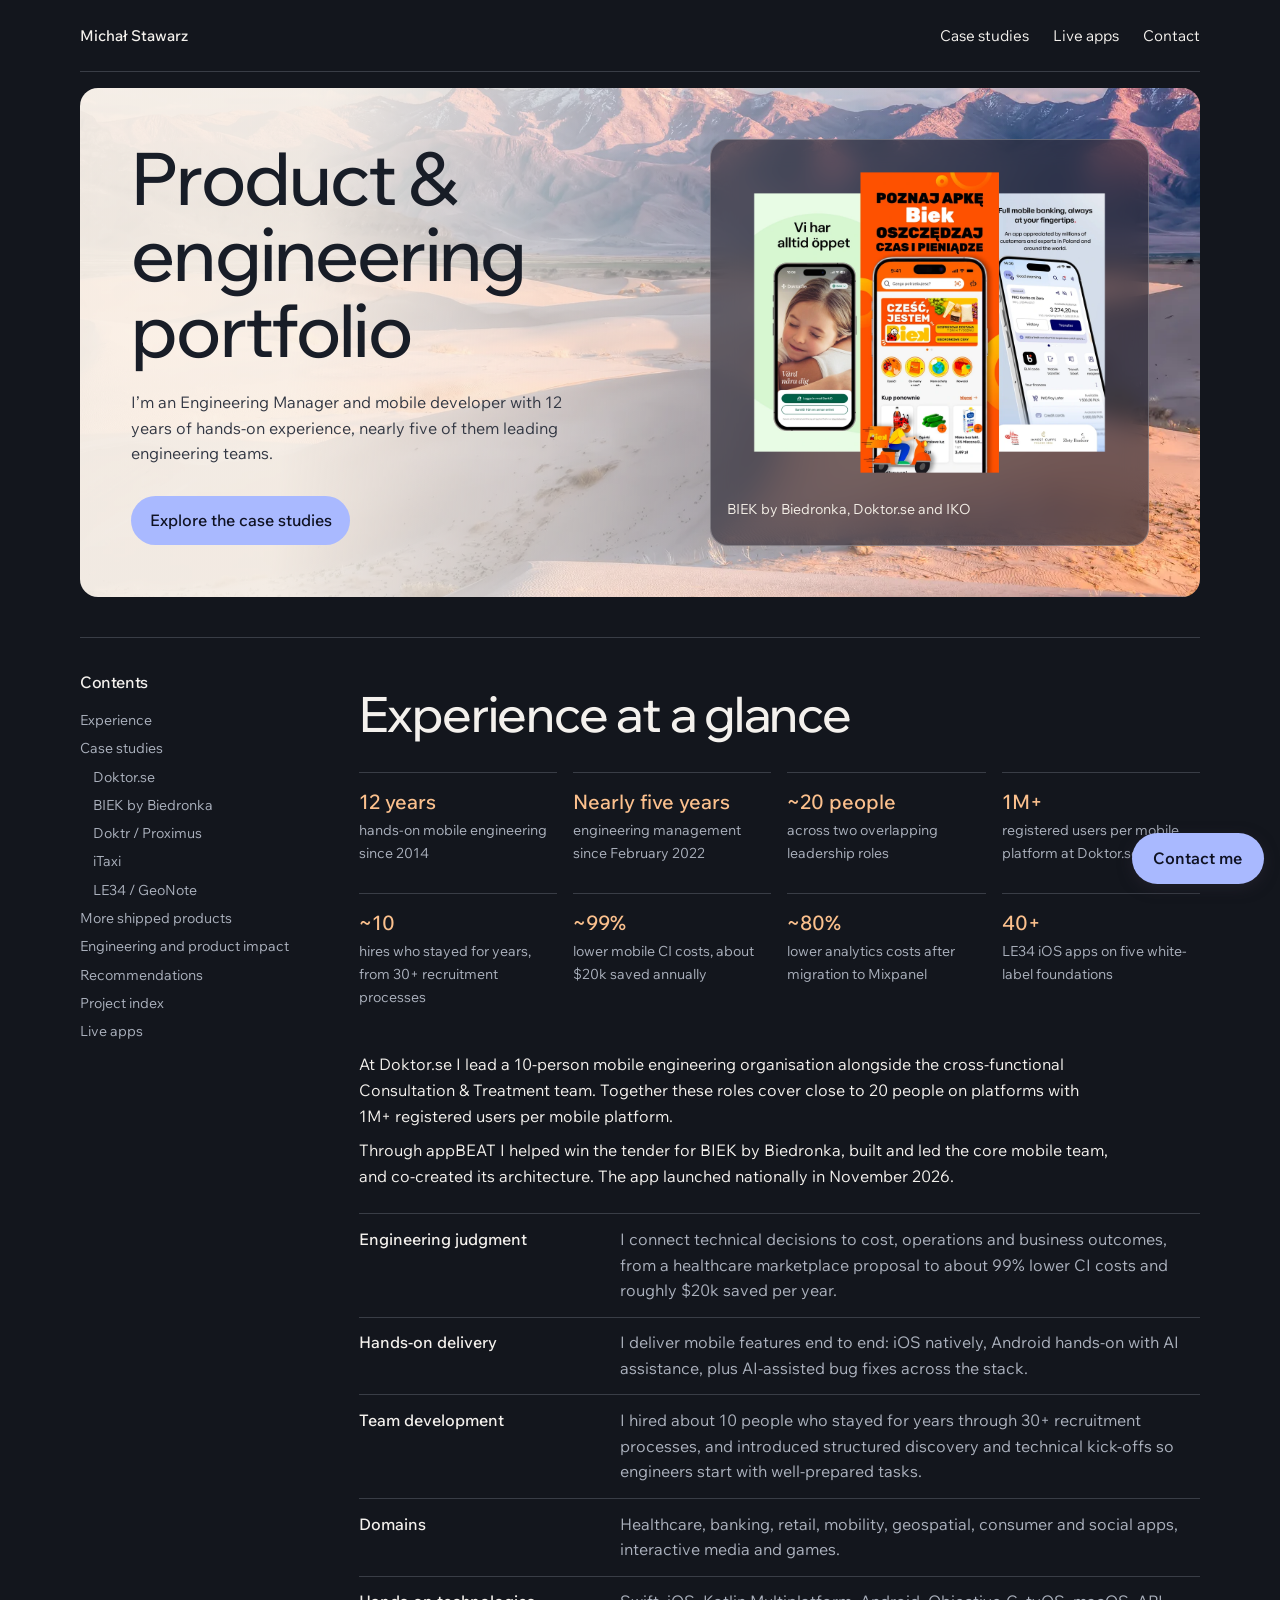
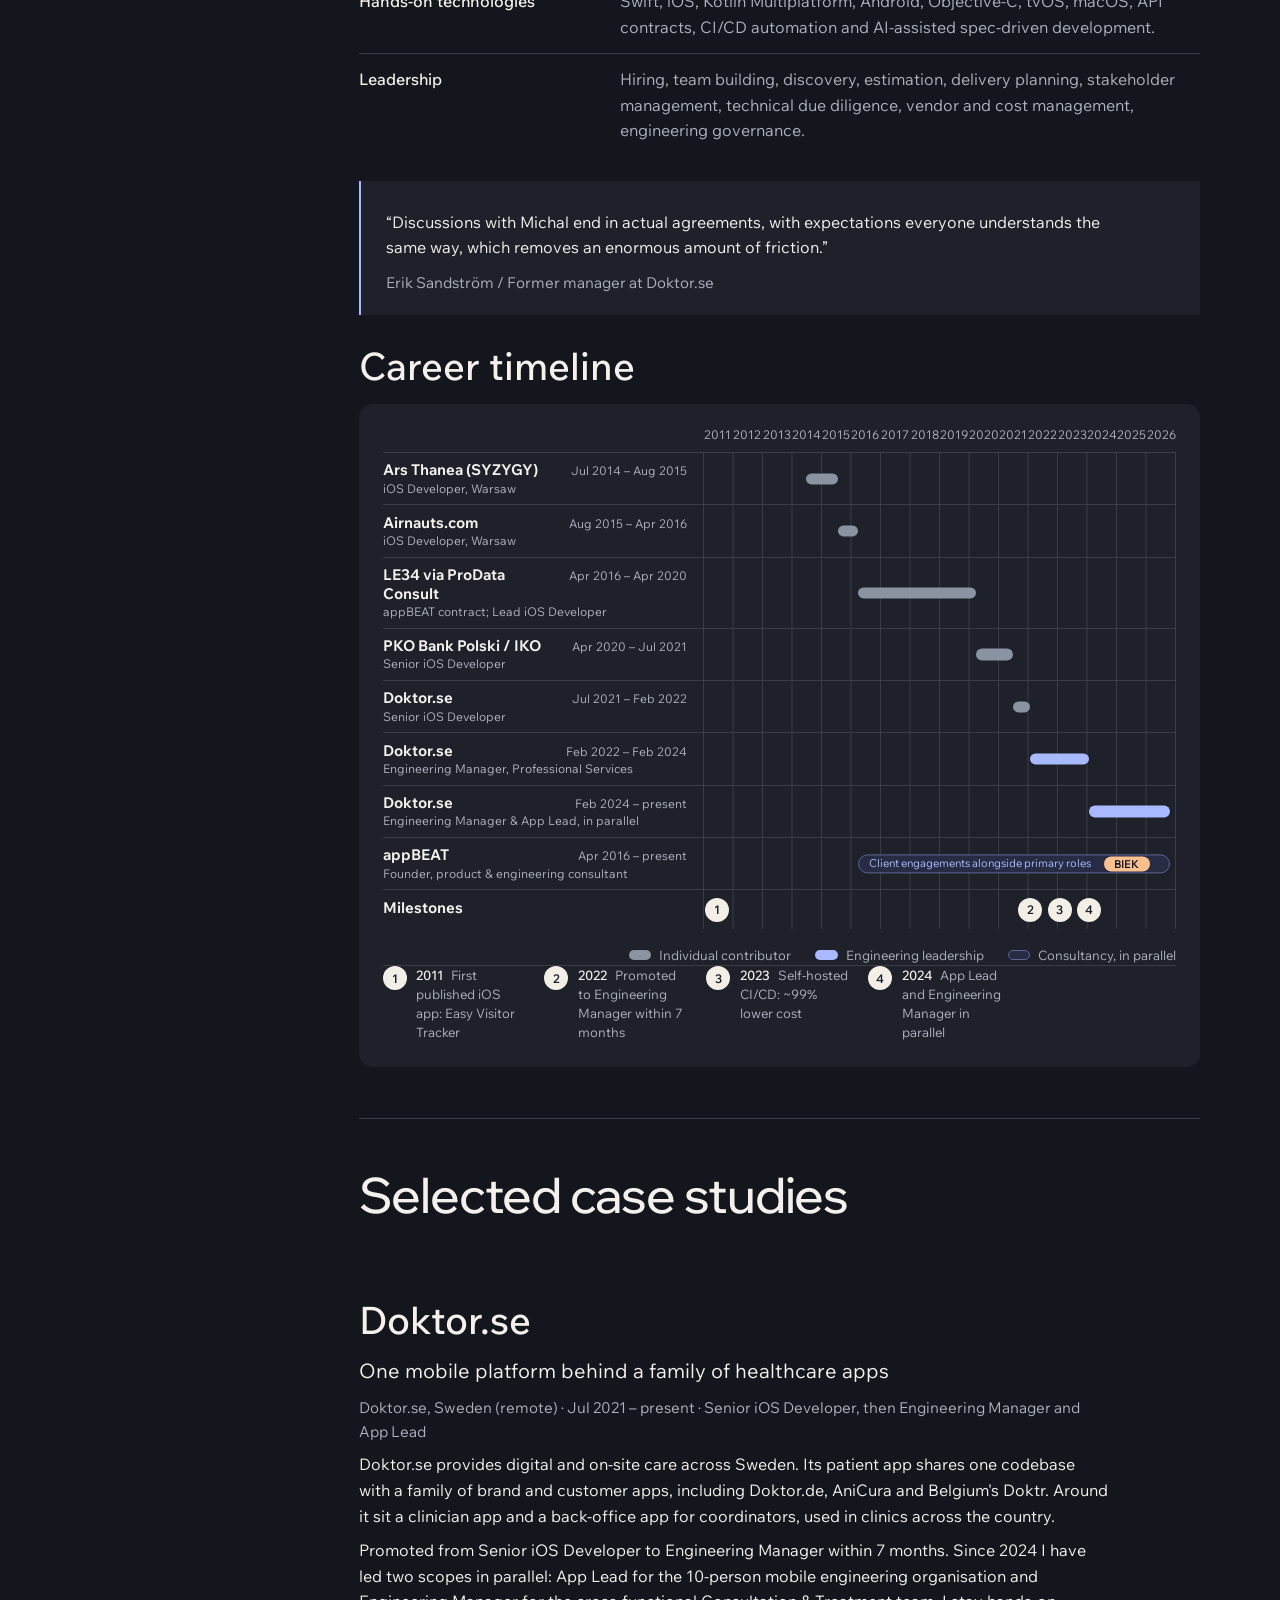
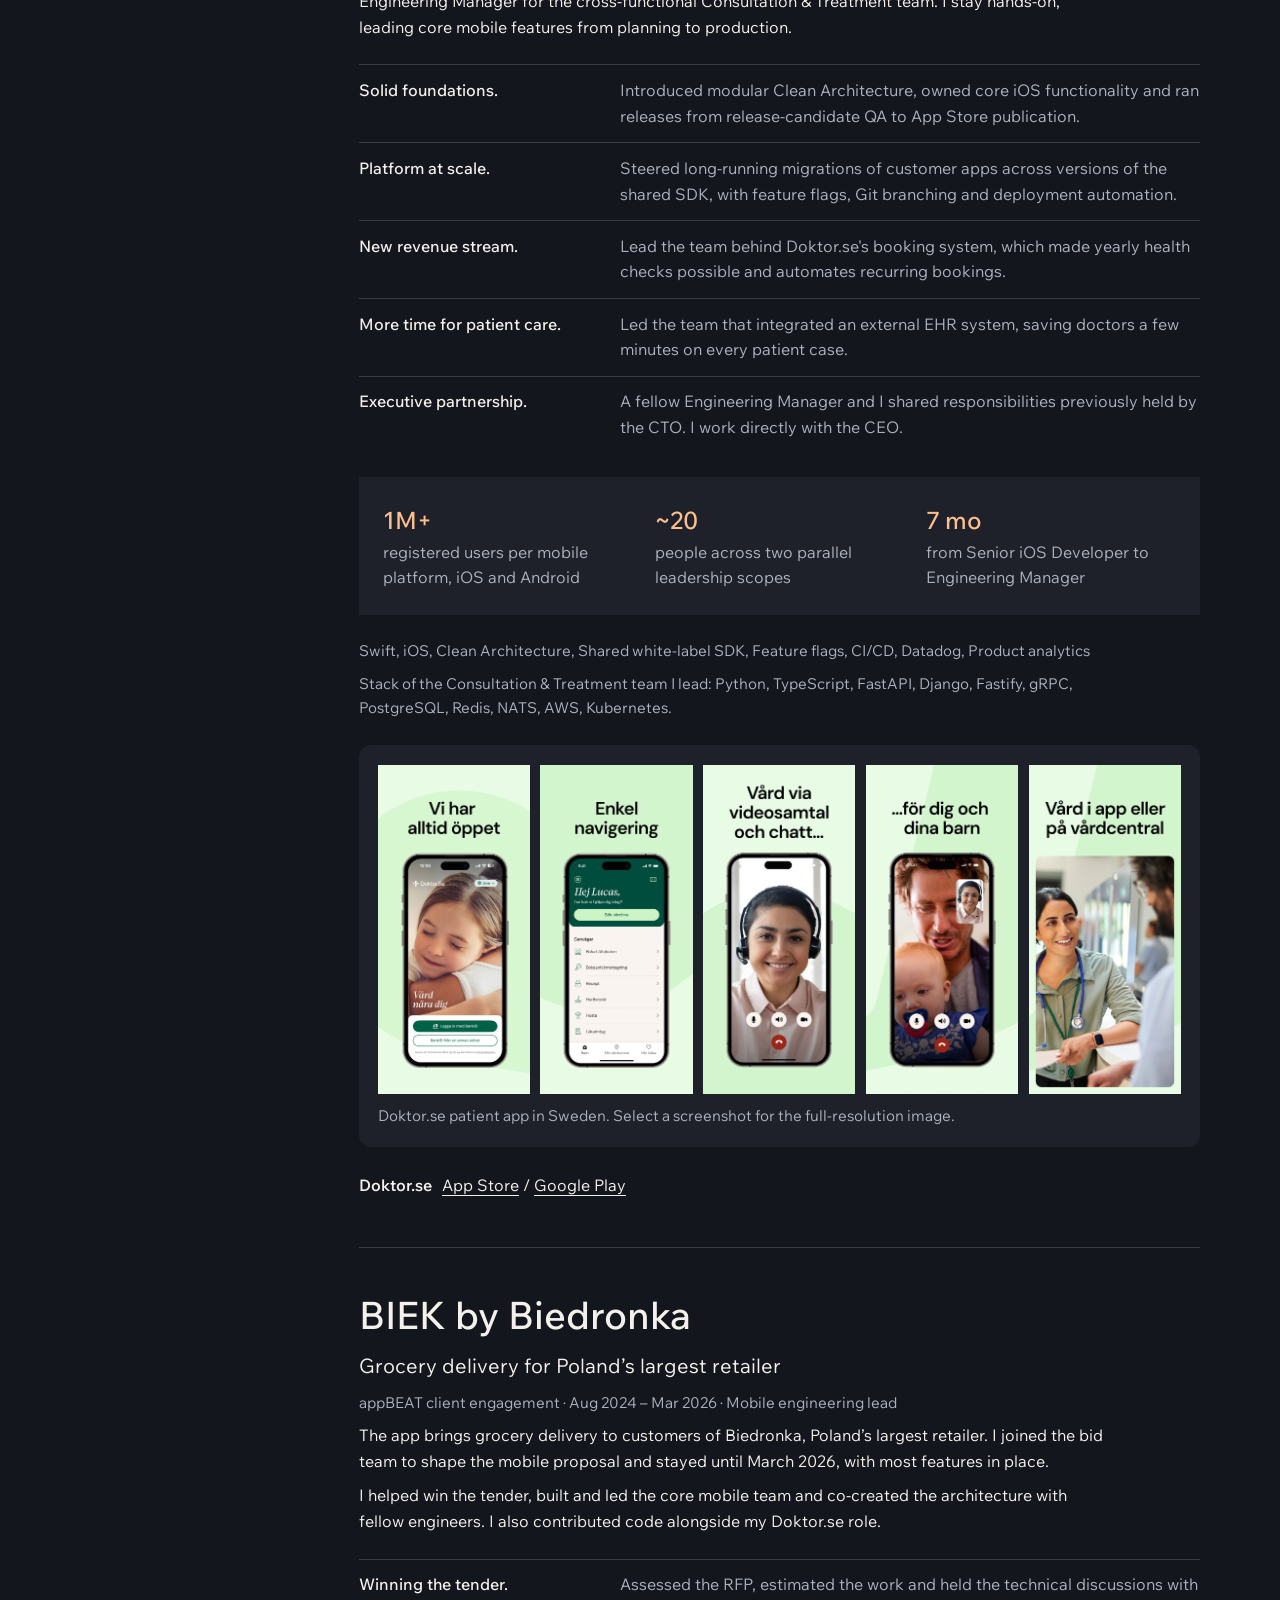
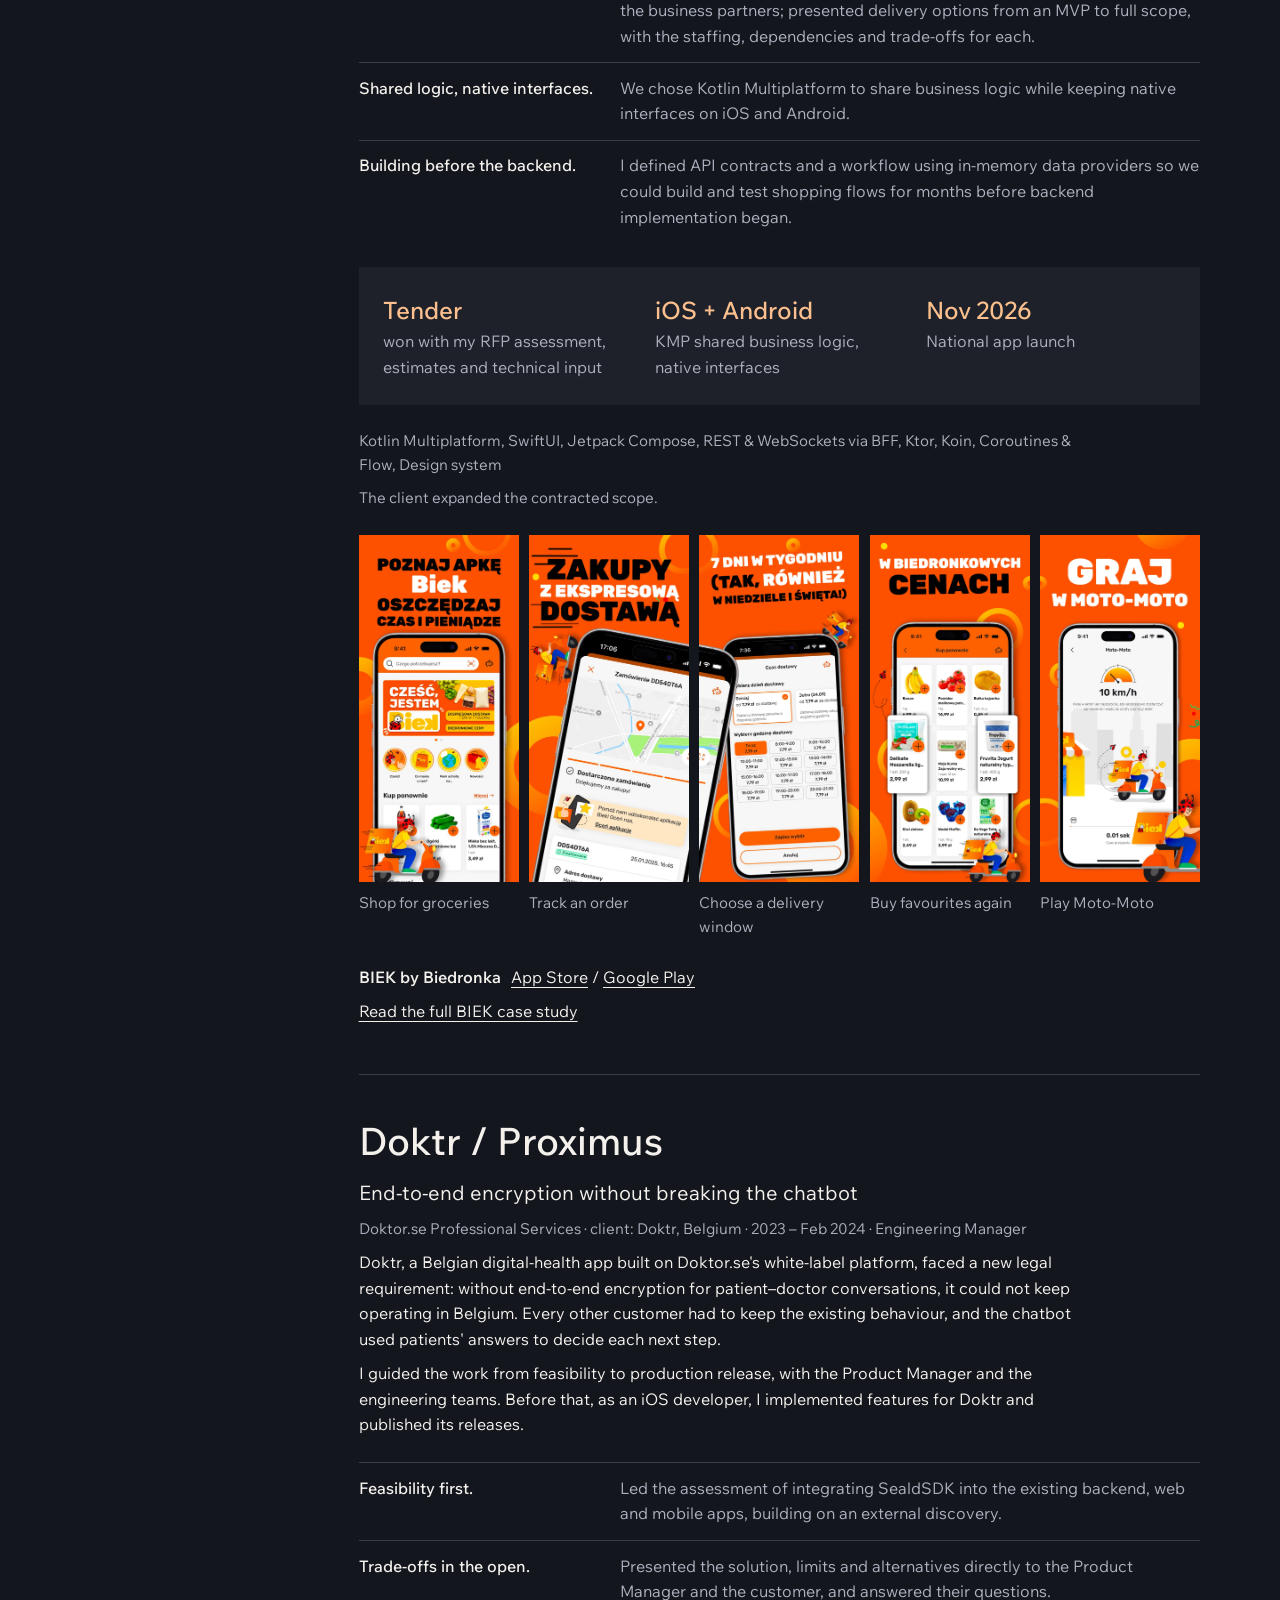
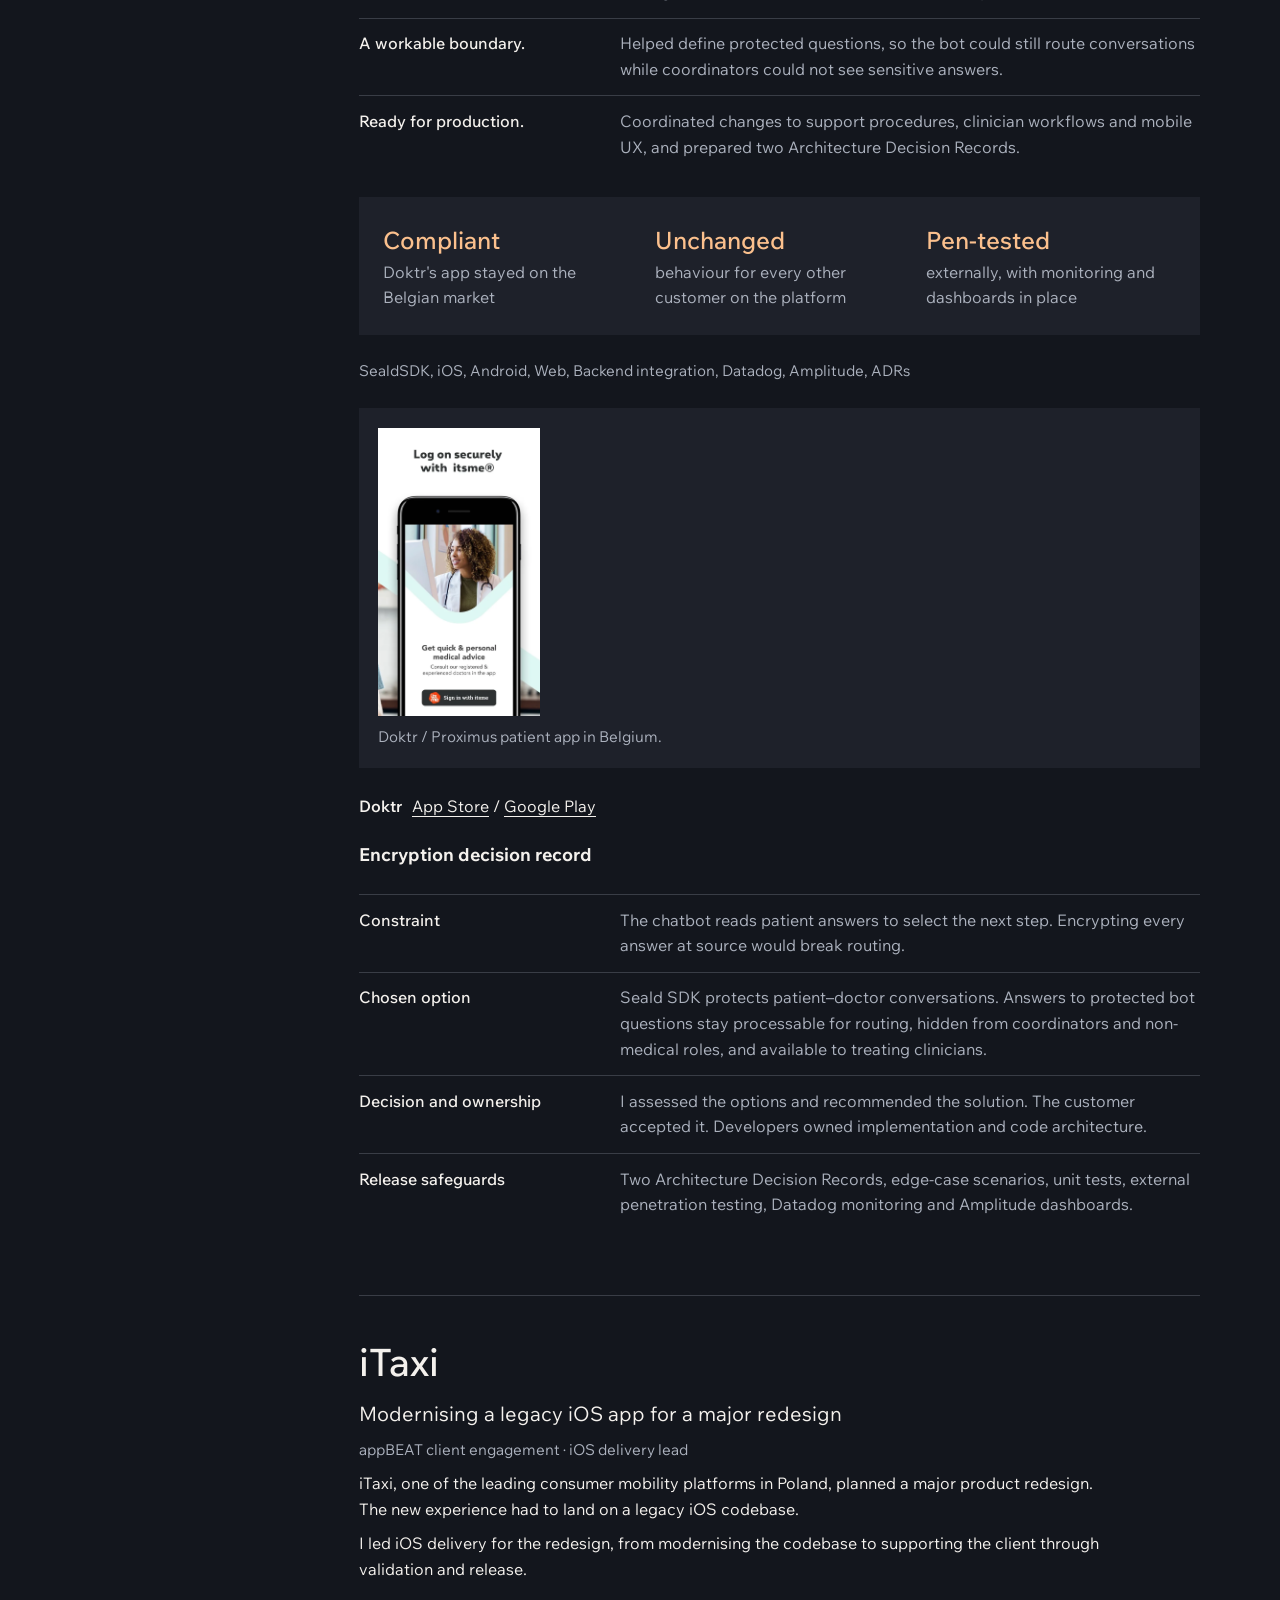
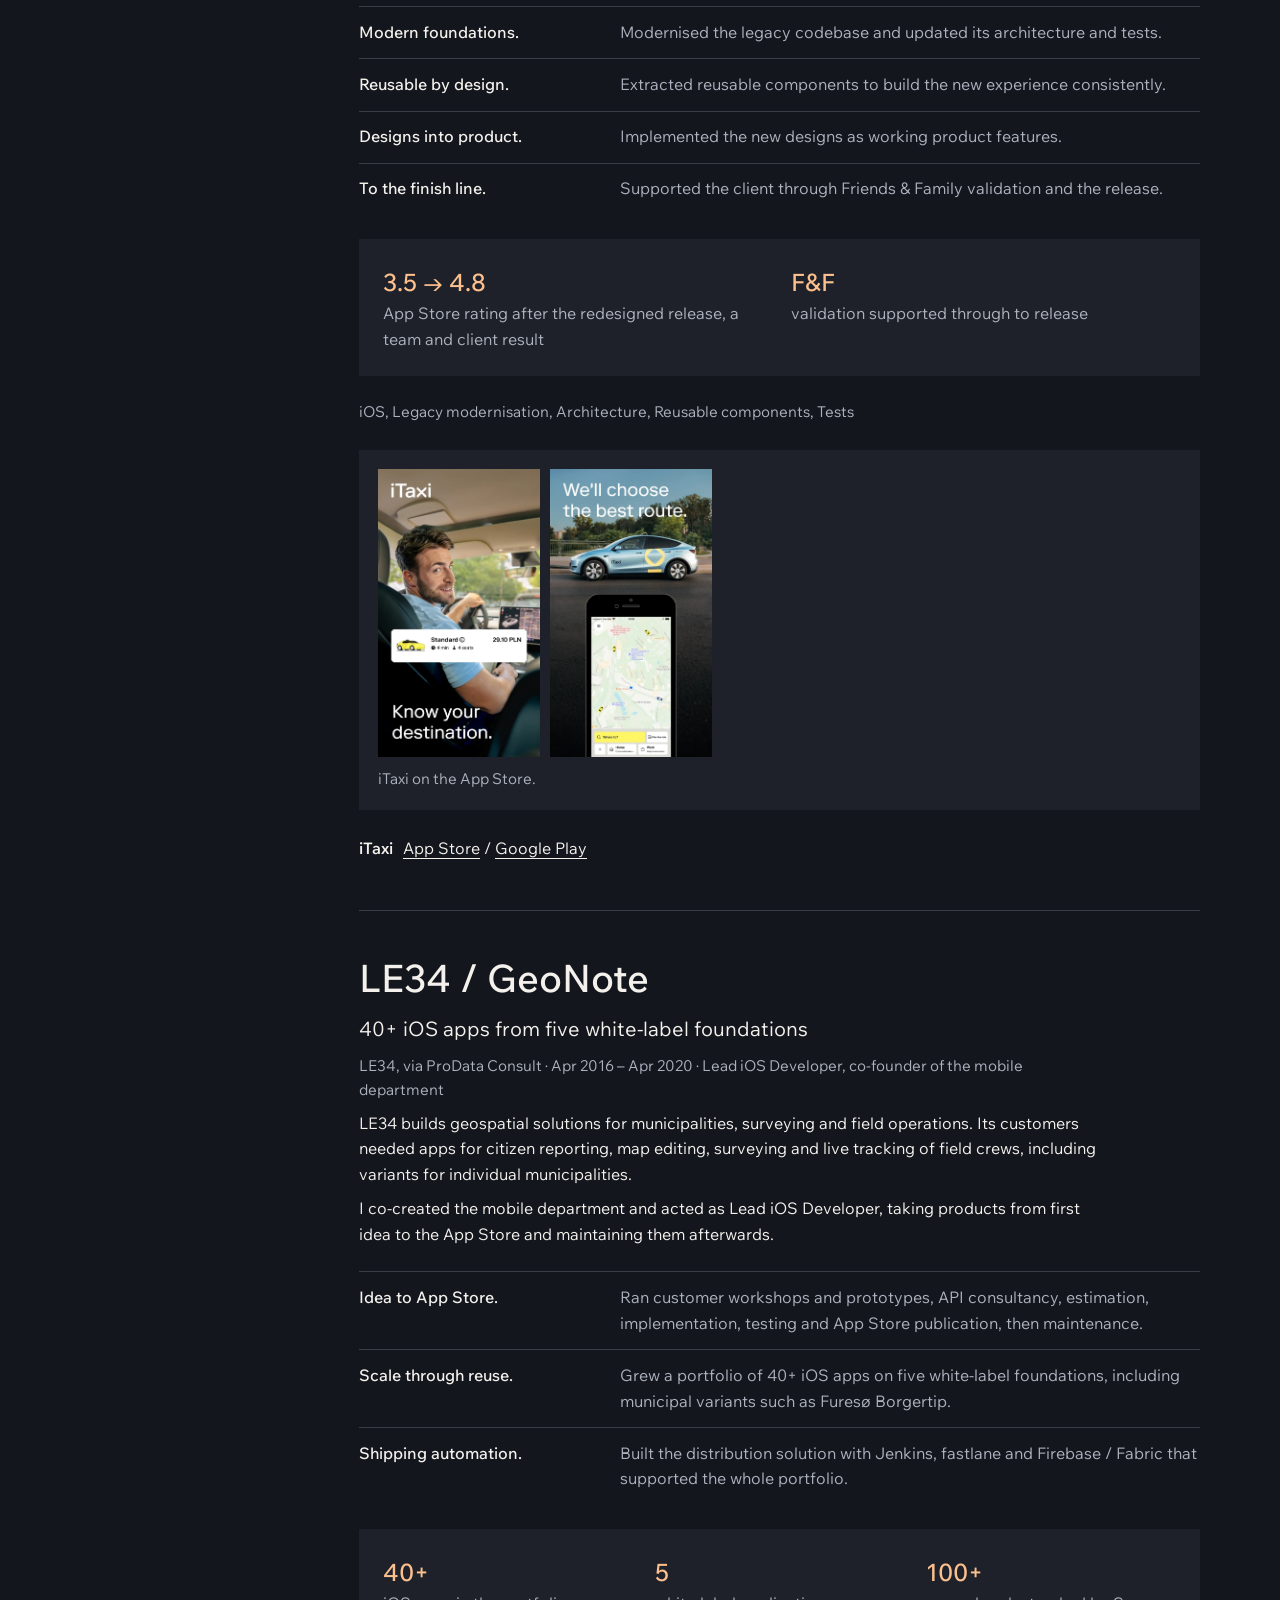
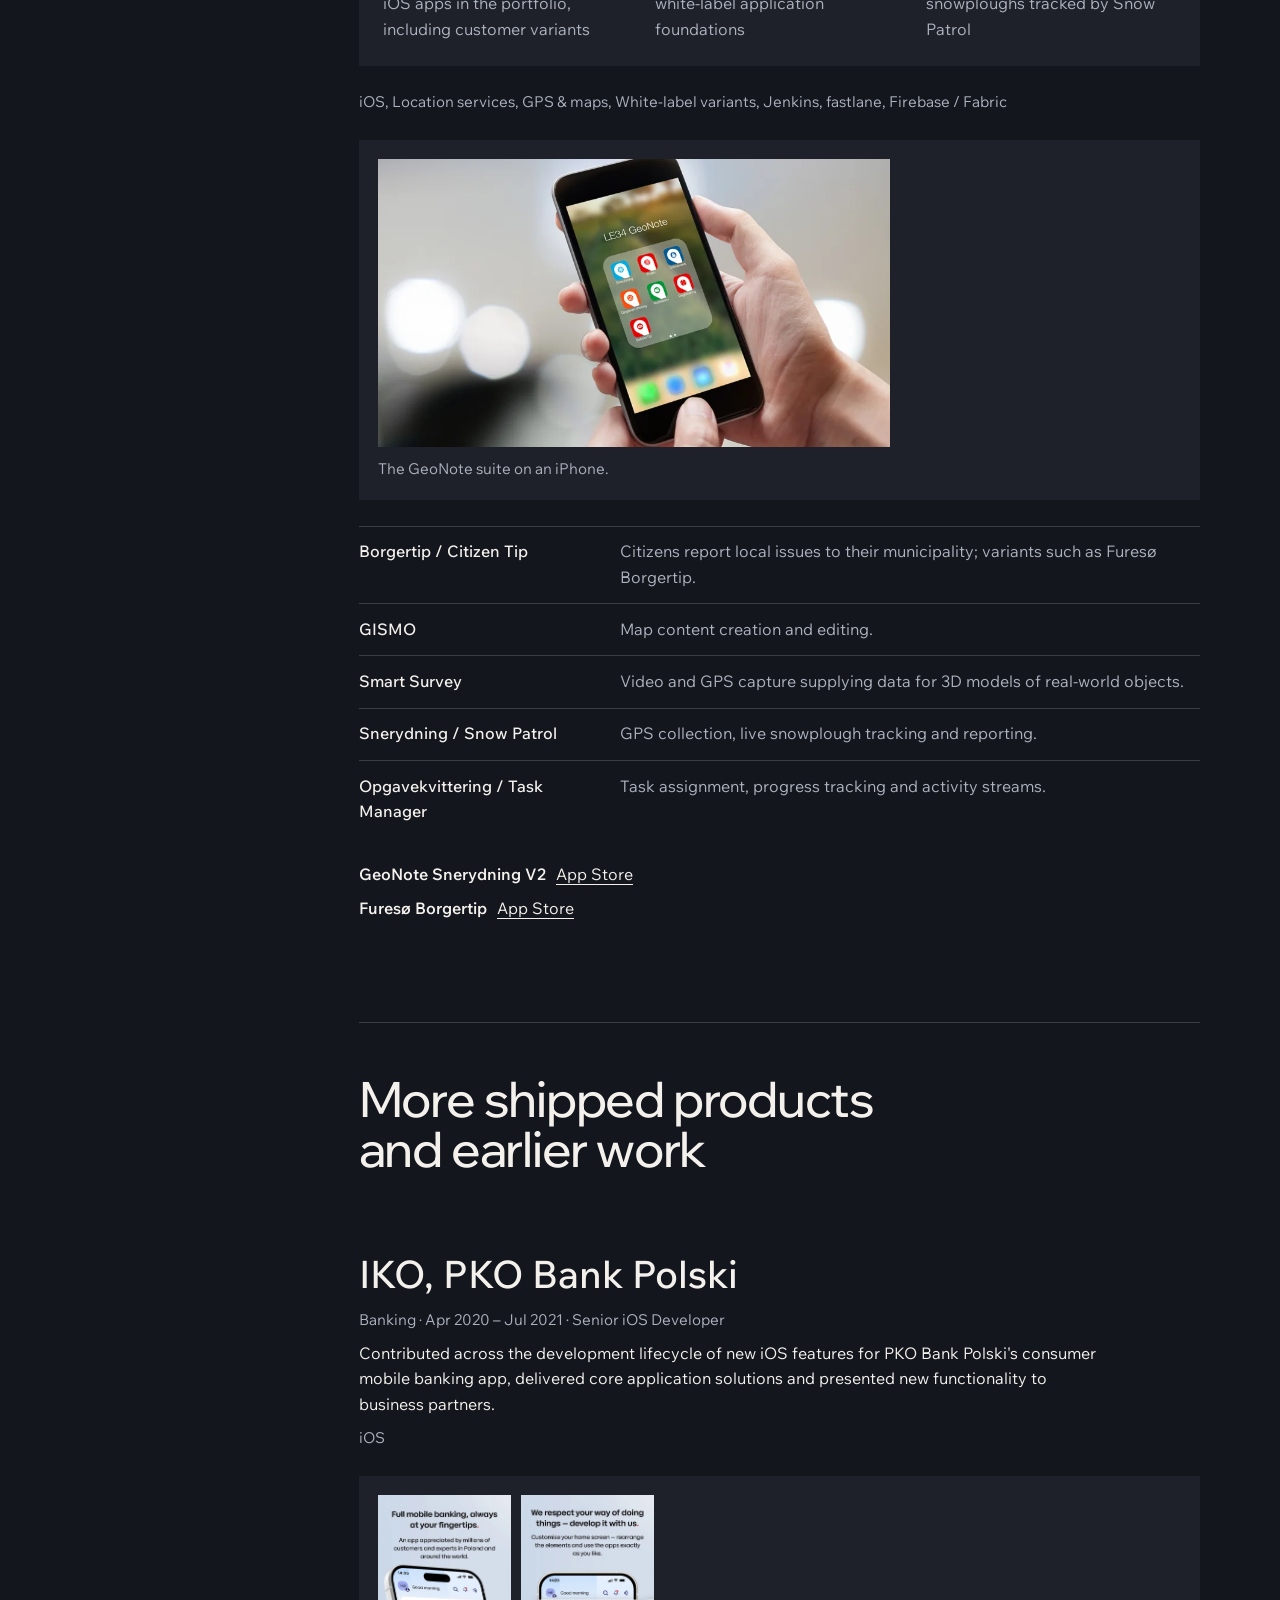
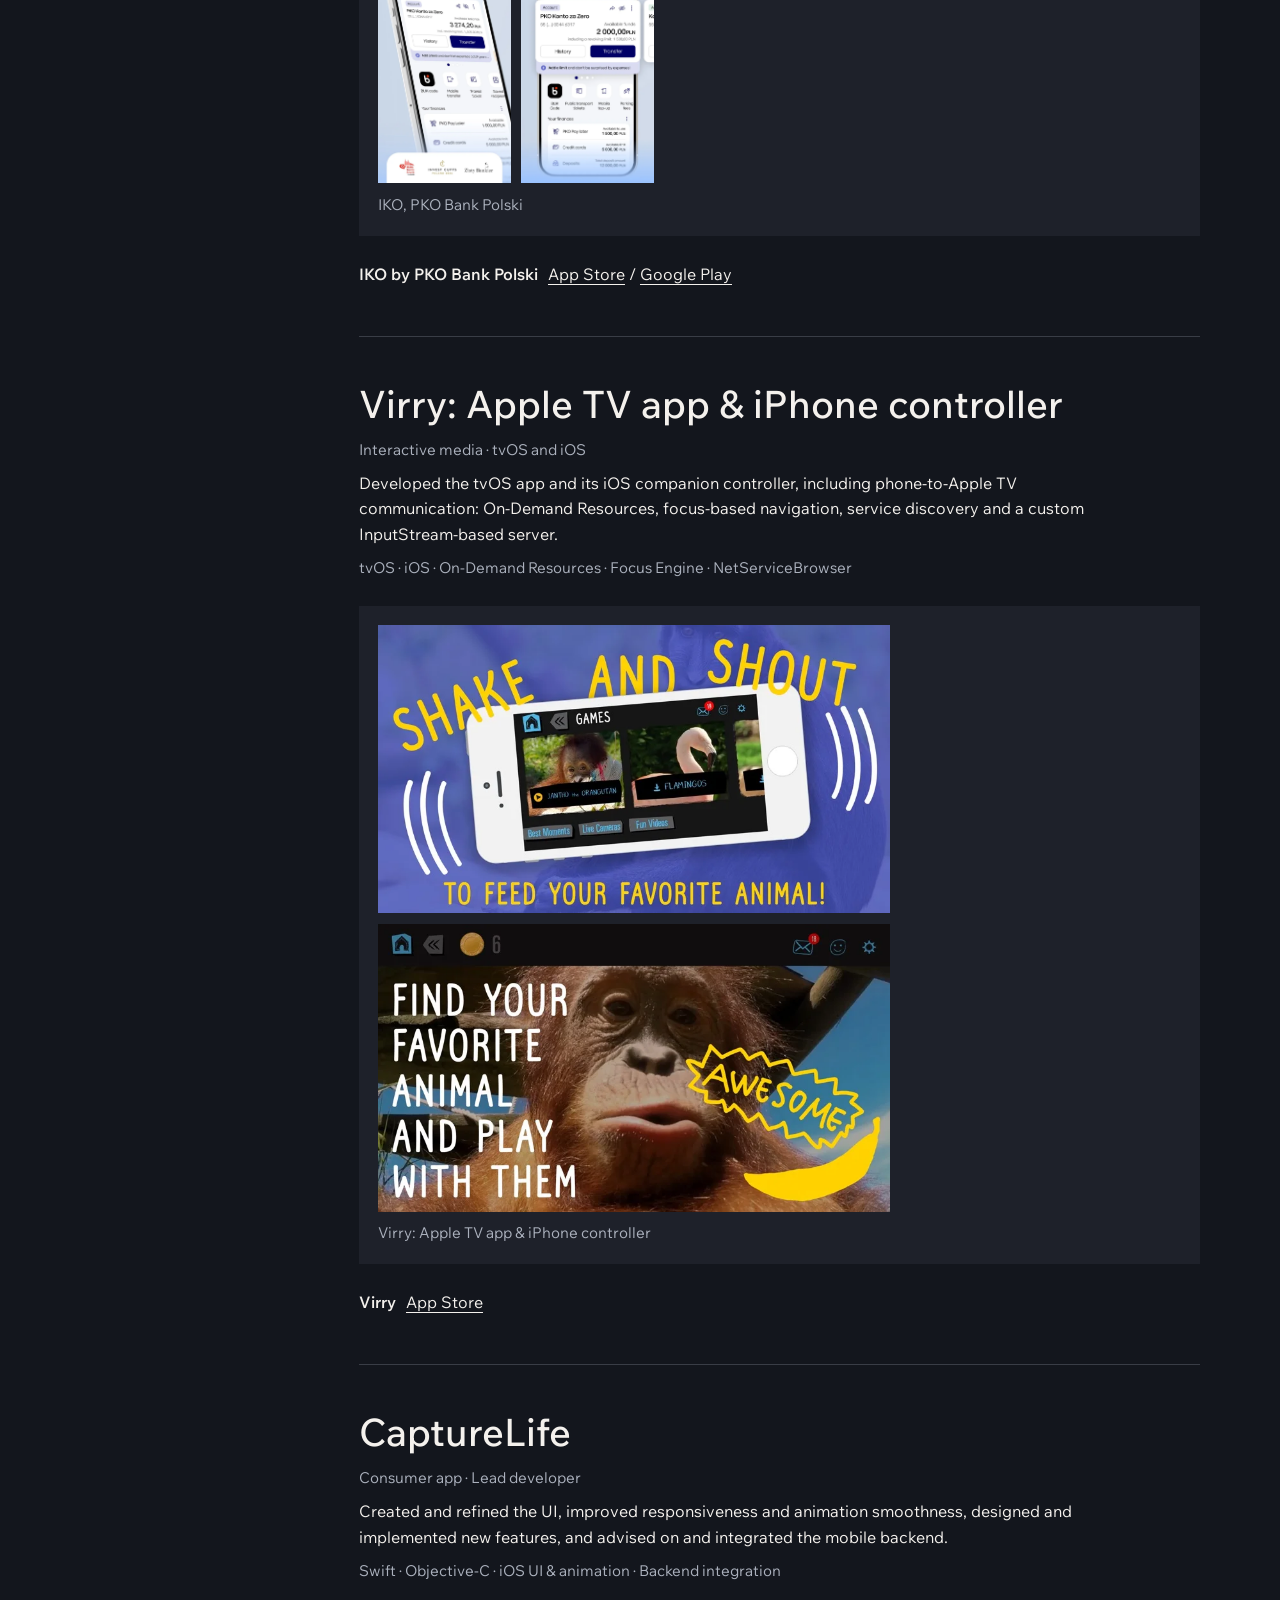
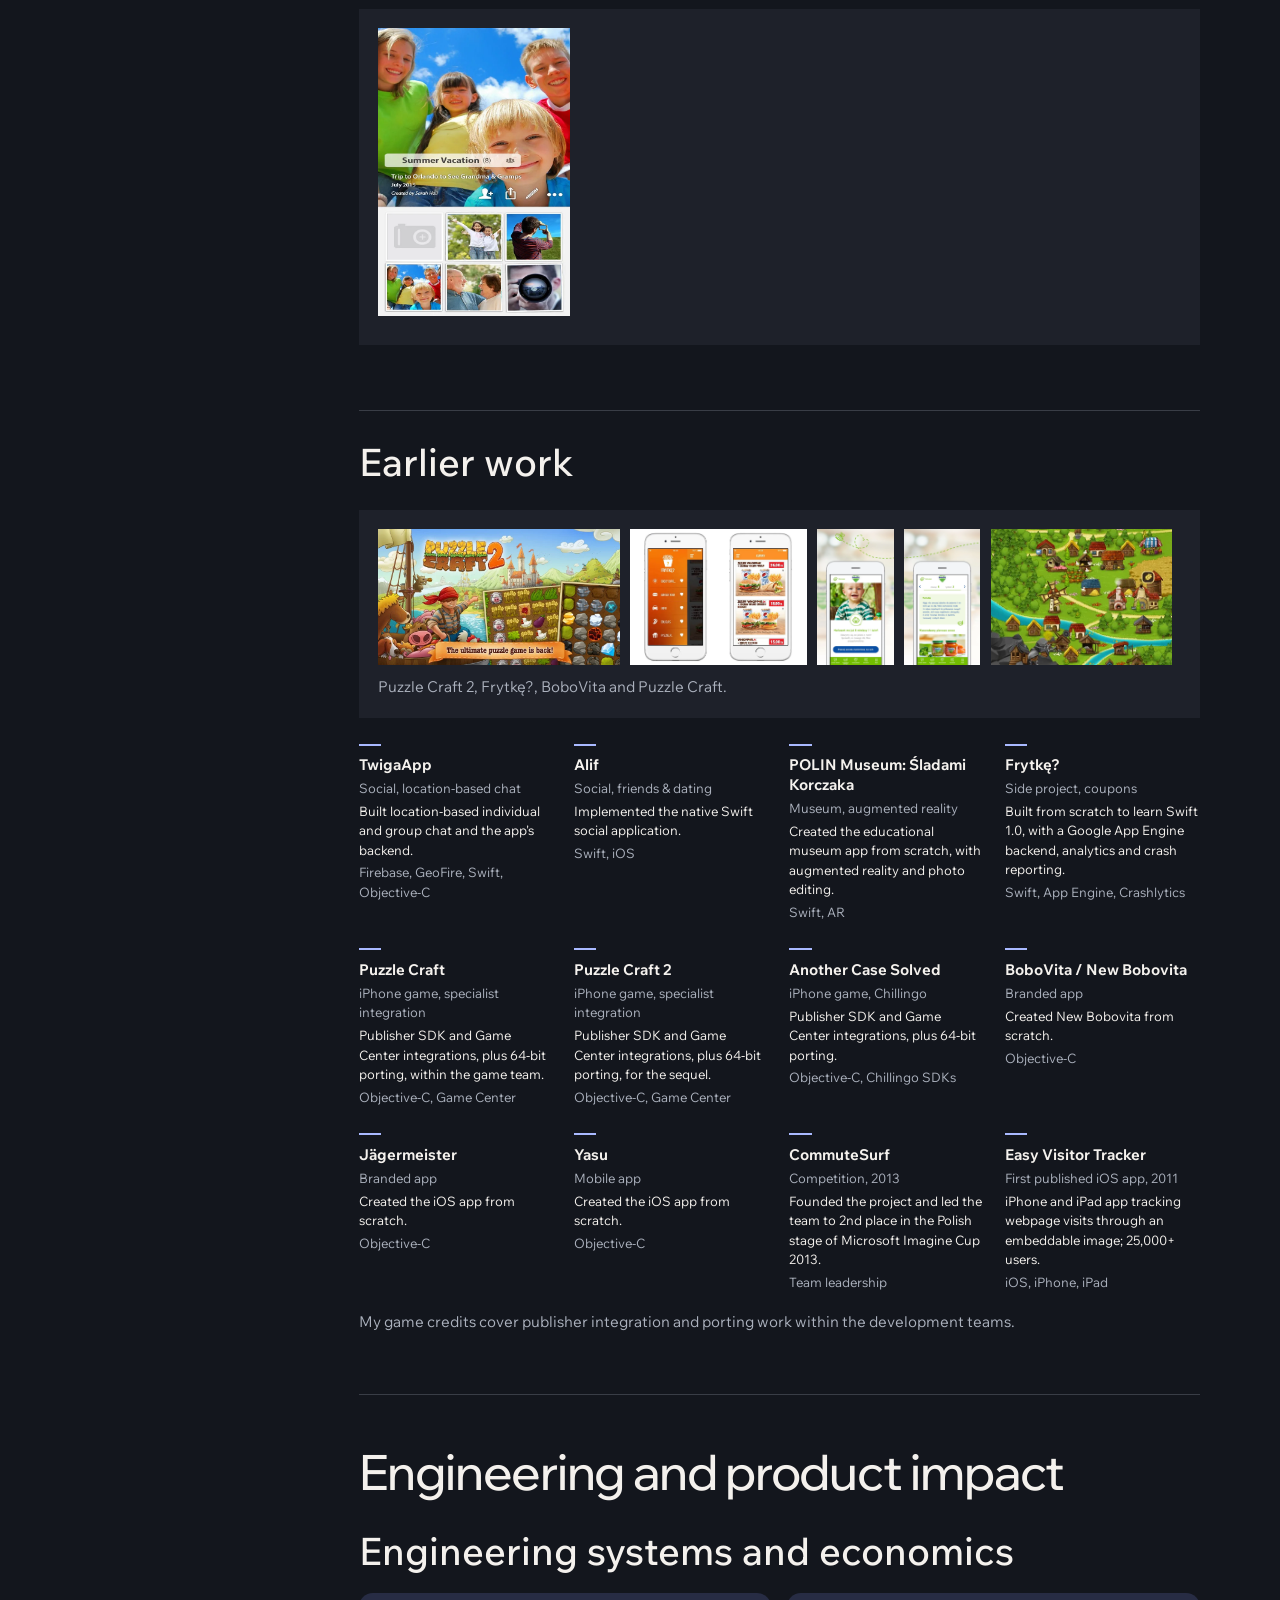
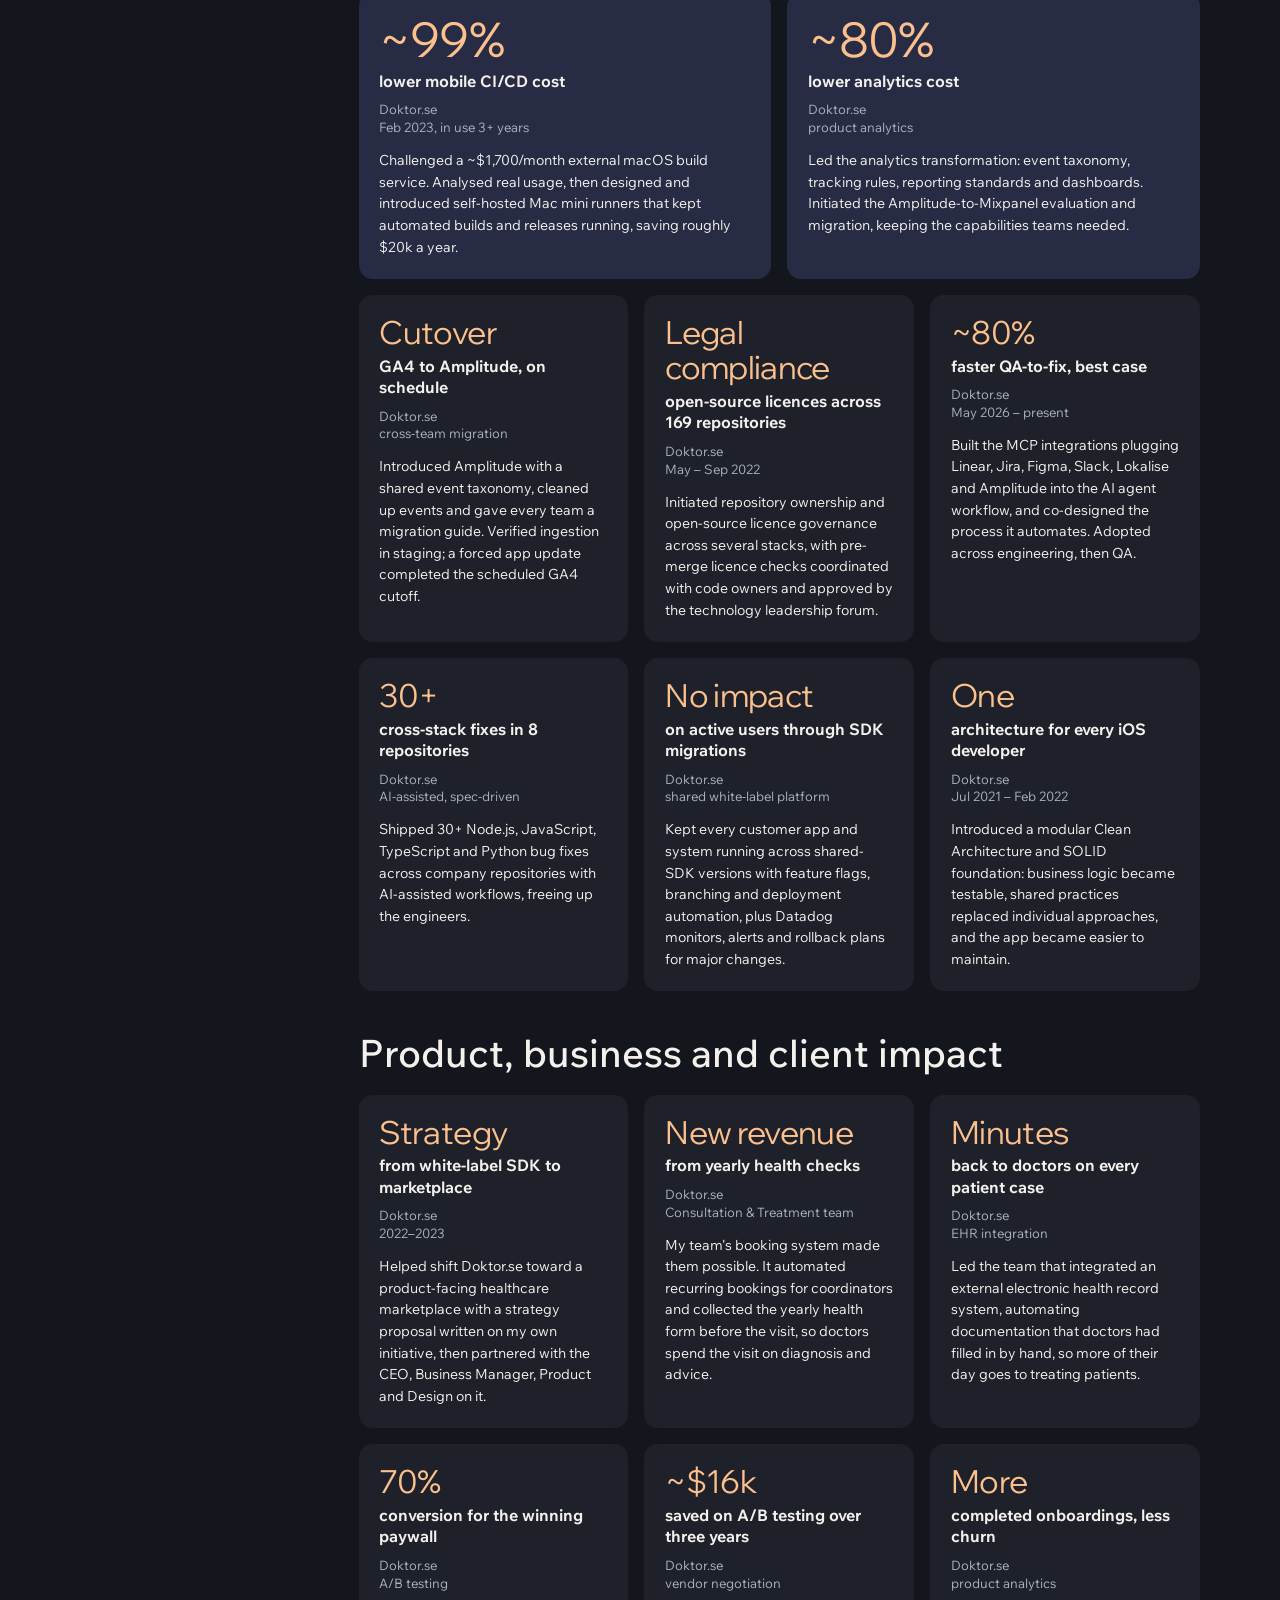
==== commit cdfdd3b6: "Update portfolio" ====
--- a/index.html
+++ b/index.html
@@ -13,7 +13,7 @@
 <meta property="og:image" content="https://starwars.github.io/portfolio/mobile-work.webp">
 <link rel="stylesheet" href="https://fonts.googleapis.com/css2?family=Wix+Madefor+Display:wght@400;500;600&amp;family=Wix+Madefor+Text:wght@400;500;600&amp;display=swap">
 <link rel="stylesheet" href="tokens.css">
-<script type="application/ld+json">{"@context":"https://schema.org","@type":"Person","name":"Michał Stawarz","jobTitle":"Engineering Manager","address":{"@type":"PostalAddress","addressLocality":"Warsaw","addressCountry":"PL"},"knowsAbout":["Engineering management","Team leadership","Hiring","Mobile engineering","iOS","Kotlin Multiplatform","AI-assisted software delivery","Healthcare technology"],"sameAs":["https://www.linkedin.com/in/michal-stawarz","https://github.com/StarWars"],"url":"https://starwars.github.io/portfolio/"}</script>
+<script type="application/ld+json">{"@context":"https://schema.org","@type":"Person","@id":"https://starwars.github.io/portfolio/#person","name":"Michał Stawarz","alternateName":"Michal Stawarz","jobTitle":"Engineering Manager","address":{"@type":"PostalAddress","addressLocality":"Warsaw","addressCountry":"PL"},"knowsAbout":["Engineering management","Team leadership","Hiring","Mobile engineering","iOS","Kotlin Multiplatform","AI-assisted software delivery","Healthcare technology"],"sameAs":["https://www.linkedin.com/in/michal-stawarz","https://github.com/StarWars"],"url":"https://starwars.github.io/portfolio/"}</script>
 </head><body>
 <header><nav aria-label="Main navigation"><a class="identity" href="#top">Michał Stawarz</a><a href="#work">Case studies</a><a href="#apps">Live apps</a><a href="#contact">Contact</a></nav></header>
 <main id="top">
@@ -27,7 +27,7 @@
 <div class="bodycopy">
 <section id="experience"><h2>Experience at a glance</h2><dl class="measurements"><div><dt>12 years</dt><dd>hands-on mobile engineering since 2014</dd></div><div><dt>Nearly five years</dt><dd>engineering management since February 2022</dd></div><div><dt>~20 people</dt><dd>across two overlapping leadership roles</dd></div><div><dt>1M+</dt><dd>registered users per mobile platform at Doktor.se</dd></div><div><dt>~10</dt><dd>hires who stayed for years, from 30+ recruitment processes</dd></div><div><dt>~99%</dt><dd>lower mobile CI costs, about $20k saved annually</dd></div><div><dt>~80%</dt><dd>lower analytics costs after migration to Mixpanel</dd></div><div><dt>40+</dt><dd>LE34 iOS apps on five white-label foundations</dd></div></dl><p class="">At Doktor.se I lead a 10-person mobile engineering organisation alongside the cross-functional Consultation &amp; Treatment team. Together these roles cover close to 20 people on platforms with 1M+ registered users per mobile platform.</p><p class="">Through appBEAT I helped win the tender for BIEK by Biedronka, built and led the core mobile team, and co-created its architecture. The app launched nationally in November 2026.</p><dl class="facts"><div><dt>Engineering judgment</dt><dd>I connect technical decisions to cost, operations and business outcomes, from a healthcare marketplace proposal to about 99% lower CI costs and roughly $20k saved per year.</dd></div><div><dt>Hands-on delivery</dt><dd>I deliver mobile features end to end: iOS natively, Android hands-on with AI assistance, plus AI-assisted bug fixes across the stack.</dd></div><div><dt>Team development</dt><dd>I hired about 10 people who stayed for years through 30+ recruitment processes, and introduced structured discovery and technical kick-offs so engineers start with well-prepared tasks.</dd></div><div><dt>Domains</dt><dd>Healthcare, banking, retail, mobility, geospatial, consumer and social apps, interactive media and games.</dd></div><div><dt>Hands-on technologies</dt><dd>Swift, iOS, Kotlin Multiplatform, Android, Objective-C, tvOS, macOS, API contracts, CI/CD automation and AI-assisted spec-driven development.</dd></div><div><dt>Leadership</dt><dd>Hiring, team building, discovery, estimation, delivery planning, stakeholder management, technical due diligence, vendor and cost management, engineering governance.</dd></div></dl><blockquote><p class="">“Discussions with Michal end in actual agreements, with expectations everyone understands the same way, which removes an enormous amount of friction.”</p><cite>Erik Sandström / Former manager at Doktor.se</cite></blockquote><h3>Career timeline</h3><div class="career"><div class="axis" aria-hidden="true"><span></span><ol><li><span>20</span>11</li><li><span>20</span>12</li><li><span>20</span>13</li><li><span>20</span>14</li><li><span>20</span>15</li><li><span>20</span>16</li><li><span>20</span>17</li><li><span>20</span>18</li><li><span>20</span>19</li><li><span>20</span>20</li><li><span>20</span>21</li><li><span>20</span>22</li><li><span>20</span>23</li><li><span>20</span>24</li><li><span>20</span>25</li><li><span>20</span>26</li></ol></div><ol class="career-rows"><li><div class="who"><h4>Ars Thanea (SYZYGY)</h4><p class="when">Jul 2014 – Aug 2015</p><p class="role">iOS Developer, Warsaw</p></div><div class="track" aria-hidden="true"><span class="bar ic" style="--from:21.88%;--to:28.75%"></span></div></li><li><div class="who"><h4>Airnauts.com</h4><p class="when">Aug 2015 – Apr 2016</p><p class="role">iOS Developer, Warsaw</p></div><div class="track" aria-hidden="true"><span class="bar ic" style="--from:28.75%;--to:32.94%"></span></div></li><li><div class="who"><h4>LE34 via ProData Consult</h4><p class="when">Apr 2016 – Apr 2020</p><p class="role">appBEAT contract; Lead iOS Developer</p></div><div class="track" aria-hidden="true"><span class="bar ic" style="--from:32.94%;--to:57.94%"></span></div></li><li><div class="who"><h4>PKO Bank Polski / IKO</h4><p class="when">Apr 2020 – Jul 2021</p><p class="role">Senior iOS Developer</p></div><div class="track" aria-hidden="true"><span class="bar ic" style="--from:57.94%;--to:65.75%"></span></div></li><li><div class="who"><h4>Doktor.se</h4><p class="when">Jul 2021 – Feb 2022</p><p class="role">Senior iOS Developer</p></div><div class="track" aria-hidden="true"><span class="bar ic" style="--from:65.75%;--to:69.37%"></span></div></li><li><div class="who"><h4>Doktor.se</h4><p class="when">Feb 2022 – Feb 2024</p><p class="role">Engineering Manager, Professional Services</p></div><div class="track" aria-hidden="true"><span class="bar lead" style="--from:69.37%;--to:81.87%"></span></div></li><li><div class="who"><h4>Doktor.se</h4><p class="when">Feb 2024 – present</p><p class="role">Engineering Manager &amp; App Lead, in parallel</p></div><div class="track" aria-hidden="true"><span class="bar lead" style="--from:81.87%;--to:99.00%"></span></div></li><li><div class="who"><h4>appBEAT</h4><p class="when">Apr 2016 – present</p><p class="role">Founder, product &amp; engineering consultant</p></div><div class="track" aria-hidden="true"><span class="bar parallel" style="--from:32.94%;--to:99.00%"><span class="bar-note">Client engagements alongside primary roles</span></span><span class="bar biek" style="--from:84.87%;--to:94.81%">BIEK</span></div></li><li class="miles"><div class="who"><h4>Milestones</h4></div><div class="track" aria-hidden="true"><span class="dot" style="--from:3.12%">1</span><span class="dot" style="--from:69.37%">2</span><span class="dot" style="--from:75.62%">3</span><span class="dot" style="--from:81.87%">4</span></div></li></ol><ul class="legend"><li><span class="swatch ic"></span>Individual contributor</li><li><span class="swatch lead"></span>Engineering leadership</li><li><span class="swatch parallel"></span>Consultancy, in parallel</li></ul><ol class="milestones"><li><span class="dot">1</span><p><strong>2011</strong> First published iOS app: Easy Visitor Tracker</p></li><li><span class="dot">2</span><p><strong>2022</strong> Promoted to Engineering Manager within 7 months</p></li><li><span class="dot">3</span><p><strong>2023</strong> Self-hosted CI/CD: ~99% lower cost</p></li><li><span class="dot">4</span><p><strong>2024</strong> App Lead and Engineering Manager in parallel</p></li></ol></div></section>
 <section id="work"><h2>Selected case studies</h2><article class="case" id="doktor"><h3>Doktor.se</h3><p class="subtitle">One mobile platform behind a family of healthcare apps</p><p class="meta">Doktor.se, Sweden (remote)  ·  Jul 2021 – present  ·  Senior iOS Developer, then Engineering Manager and App Lead</p><p class="">Doktor.se provides digital and on-site care across Sweden. Its patient app shares one codebase with a family of brand and customer apps, including Doktor.de, AniCura and Belgium&#x27;s Doktr. Around it sit a clinician app and a back-office app for coordinators, used in clinics across the country.</p><p class="">Promoted from Senior iOS Developer to Engineering Manager within 7 months. Since 2024 I have led two scopes in parallel: App Lead for the 10-person mobile engineering organisation and Engineering Manager for the cross-functional Consultation &amp; Treatment team. I stay hands-on, leading core mobile features from planning to production.</p><dl class="facts"><div><dt>Solid foundations.</dt><dd>Introduced modular Clean Architecture, owned core iOS functionality and ran releases from release-candidate QA to App Store publication.</dd></div><div><dt>Platform at scale.</dt><dd>Steered long-running migrations of customer apps across versions of the shared SDK, with feature flags, Git branching and deployment automation.</dd></div><div><dt>New revenue stream.</dt><dd>Lead the team behind Doktor.se&#x27;s booking system, which made yearly health checks possible and automates recurring bookings.</dd></div><div><dt>More time for patient care.</dt><dd>Led the team that integrated an external EHR system, saving doctors a few minutes on every patient case.</dd></div><div><dt>Executive partnership.</dt><dd>A fellow Engineering Manager and I shared responsibilities previously held by the CTO. I work directly with the CEO.</dd></div></dl><dl class="results"><div><dt>1M+</dt><dd>registered users per mobile platform, iOS and Android</dd></div><div><dt>~20</dt><dd>people across two parallel leadership scopes</dd></div><div><dt>7 mo</dt><dd>from Senior iOS Developer to Engineering Manager</dd></div></dl><p class="meta">Swift, iOS, Clean Architecture, Shared white-label SDK, Feature flags, CI/CD, Datadog, Product analytics</p><p class="meta">Stack of the Consultation &amp; Treatment team I lead: Python, TypeScript, FastAPI, Django, Fastify, gRPC, PostgreSQL, Redis, NATS, AWS, Kubernetes.</p><figure class="gallery care-gallery"><div><a href="https://is1-ssl.mzstatic.com/image/thumb/PurpleSource211/v4/1f/d2/df/1fd2dfd2-bcbb-ba04-2814-5fec7c4c9f2e/1_1284x2778.jpg/1248x2778bb.png"><img loading="lazy" width="1248" height="2700" src="projects/doktor-care-1.webp" alt="Sign in to Doktor.se"></a><a href="https://is1-ssl.mzstatic.com/image/thumb/PurpleSource221/v4/68/88/bb/6888bb3b-01fd-a994-eaf9-d92593b2e4c4/2_1284x2778.jpg/1248x2778bb.png"><img loading="lazy" width="1248" height="2700" src="projects/doktor-care-2.webp" alt="Patient navigation"></a><a href="https://is1-ssl.mzstatic.com/image/thumb/PurpleSource221/v4/8e/52/65/8e5265df-cb94-bfa1-1582-ce0cd67a3473/Frame_4481.jpg/1248x2778bb.png"><img loading="lazy" width="1248" height="2700" src="projects/doktor-care-3.webp" alt="Video and chat consultations"></a><a href="https://is1-ssl.mzstatic.com/image/thumb/PurpleSource221/v4/9e/74/53/9e74538f-2d79-fade-0d0a-6e05d84ce6a4/Frame_4483.jpg/1248x2778bb.png"><img loading="lazy" width="1248" height="2700" src="projects/doktor-care-4.webp" alt="Video care for parents and children"></a><a href="https://is1-ssl.mzstatic.com/image/thumb/PurpleSource211/v4/9b/35/e9/9b35e98a-e470-0718-fb58-e648526dd951/Frame_4478.jpg/1248x2778bb.png"><img loading="lazy" width="1248" height="2700" src="projects/doktor-care-5.webp" alt="Care in the app or at a clinic"></a></div><figcaption>Doktor.se patient app in Sweden. Select a screenshot for the full-resolution image.</figcaption></figure><p class="stores"><strong>Doktor.se</strong> <span><a href="https://apps.apple.com/se/app/doktor-se-trygg-v%C3%A5rd-direkt/id1193214096">App Store</a> / <a href="https://play.google.com/store/apps/details?id=se.doktor.doktorse.production&amp;hl=pl">Google Play</a></span></p></article>
-<article class="case" id="biek-title"><h3>BIEK by Biedronka</h3><p class="subtitle">Grocery delivery for Poland’s largest retailer</p><p class="meta">appBEAT client engagement  ·  Aug 2024 – Mar 2026  ·  Mobile engineering lead</p><p class="">The app brings grocery delivery to customers of Biedronka, Poland’s largest retailer. I joined the bid team to shape the mobile proposal and stayed until March 2026, with most features in place.</p><p class="">I helped win the tender, built and led the core mobile team and co-created the architecture with fellow engineers. I also contributed code alongside my Doktor.se role.</p><dl class="facts"><div><dt>Winning the tender.</dt><dd>Assessed the RFP, estimated the work and held the technical discussions with the business partners; presented delivery options from an MVP to full scope, with the staffing, dependencies and trade-offs for each.</dd></div><div><dt>Shared logic, native interfaces.</dt><dd>We chose Kotlin Multiplatform to share business logic while keeping native interfaces on iOS and Android.</dd></div><div><dt>Building before the backend.</dt><dd>I defined API contracts and a workflow using in-memory data providers so we could build and test shopping flows for months before backend implementation began.</dd></div></dl><dl class="results"><div><dt>Tender</dt><dd>won with my RFP assessment, estimates and technical input</dd></div><div><dt>iOS + Android</dt><dd>KMP shared business logic, native interfaces</dd></div><div><dt>Nov 2026</dt><dd>National app launch</dd></div></dl><p class="meta">Kotlin Multiplatform, SwiftUI, Jetpack Compose, REST &amp; WebSockets via BFF, Ktor, Koin, Coroutines &amp; Flow, Design system</p><p class="meta">The client expanded the contracted scope.</p><div class="biek-screens"><figure><img loading="lazy" width="720" height="1560" src="biek/1.webp" alt="BIEK by Biedronka: Shop for groceries"><figcaption>Shop for groceries</figcaption></figure><figure><img loading="lazy" width="720" height="1560" src="biek/2.webp" alt="BIEK by Biedronka: Track an order"><figcaption>Track an order</figcaption></figure><figure><img loading="lazy" width="720" height="1560" src="biek/3.webp" alt="BIEK by Biedronka: Choose a delivery window"><figcaption>Choose a delivery window</figcaption></figure><figure><img loading="lazy" width="720" height="1560" src="biek/4.webp" alt="BIEK by Biedronka: Buy favourites again"><figcaption>Buy favourites again</figcaption></figure><figure><img loading="lazy" width="720" height="1560" src="biek/5.webp" alt="BIEK by Biedronka: Play Moto-Moto"><figcaption>Play Moto-Moto</figcaption></figure></div><p class="stores"><strong>BIEK by Biedronka</strong> <span><a href="https://apps.apple.com/pl/app/biek-biedronka-express/id6761813987">App Store</a> / <a href="https://play.google.com/store/apps/details?id=pl.biek.app">Google Play</a></span></p></article>
+<article class="case" id="biek-title"><h3>BIEK by Biedronka</h3><p class="subtitle">Grocery delivery for Poland’s largest retailer</p><p class="meta">appBEAT client engagement  ·  Aug 2024 – Mar 2026  ·  Mobile engineering lead</p><p class="">The app brings grocery delivery to customers of Biedronka, Poland’s largest retailer. I joined the bid team to shape the mobile proposal and stayed until March 2026, with most features in place.</p><p class="">I helped win the tender, built and led the core mobile team and co-created the architecture with fellow engineers. I also contributed code alongside my Doktor.se role.</p><dl class="facts"><div><dt>Winning the tender.</dt><dd>Assessed the RFP, estimated the work and held the technical discussions with the business partners; presented delivery options from an MVP to full scope, with the staffing, dependencies and trade-offs for each.</dd></div><div><dt>Shared logic, native interfaces.</dt><dd>We chose Kotlin Multiplatform to share business logic while keeping native interfaces on iOS and Android.</dd></div><div><dt>Building before the backend.</dt><dd>I defined API contracts and a workflow using in-memory data providers so we could build and test shopping flows for months before backend implementation began.</dd></div></dl><dl class="results"><div><dt>Tender</dt><dd>won with my RFP assessment, estimates and technical input</dd></div><div><dt>iOS + Android</dt><dd>KMP shared business logic, native interfaces</dd></div><div><dt>Nov 2026</dt><dd>National app launch</dd></div></dl><p class="meta">Kotlin Multiplatform, SwiftUI, Jetpack Compose, REST &amp; WebSockets via BFF, Ktor, Koin, Coroutines &amp; Flow, Design system</p><p class="meta">The client expanded the contracted scope.</p><div class="biek-screens"><figure><img loading="lazy" width="720" height="1560" src="biek/1.webp" alt="BIEK by Biedronka: Shop for groceries"><figcaption>Shop for groceries</figcaption></figure><figure><img loading="lazy" width="720" height="1560" src="biek/2.webp" alt="BIEK by Biedronka: Track an order"><figcaption>Track an order</figcaption></figure><figure><img loading="lazy" width="720" height="1560" src="biek/3.webp" alt="BIEK by Biedronka: Choose a delivery window"><figcaption>Choose a delivery window</figcaption></figure><figure><img loading="lazy" width="720" height="1560" src="biek/4.webp" alt="BIEK by Biedronka: Buy favourites again"><figcaption>Buy favourites again</figcaption></figure><figure><img loading="lazy" width="720" height="1560" src="biek/5.webp" alt="BIEK by Biedronka: Play Moto-Moto"><figcaption>Play Moto-Moto</figcaption></figure></div><p class="stores"><strong>BIEK by Biedronka</strong> <span><a href="https://apps.apple.com/pl/app/biek-biedronka-express/id6761813987">App Store</a> / <a href="https://play.google.com/store/apps/details?id=pl.biek.app">Google Play</a></span></p><p><a href="biek/">Read the full BIEK case study</a></p></article>
 <article class="case" id="doktr"><h3>Doktr / Proximus</h3><p class="subtitle">End-to-end encryption without breaking the chatbot</p><p class="meta">Doktor.se Professional Services  ·  client: Doktr, Belgium  ·  2023 – Feb 2024  ·  Engineering Manager</p><p class="">Doktr, a Belgian digital-health app built on Doktor.se&#x27;s white-label platform, faced a new legal requirement: without end-to-end encryption for patient–doctor conversations, it could not keep operating in Belgium. Every other customer had to keep the existing behaviour, and the chatbot used patients&#x27; answers to decide each next step.</p><p class="">I guided the work from feasibility to production release, with the Product Manager and the engineering teams. Before that, as an iOS developer, I implemented features for Doktr and published its releases.</p><dl class="facts"><div><dt>Feasibility first.</dt><dd>Led the assessment of integrating SealdSDK into the existing backend, web and mobile apps, building on an external discovery.</dd></div><div><dt>Trade-offs in the open.</dt><dd>Presented the solution, limits and alternatives directly to the Product Manager and the customer, and answered their questions.</dd></div><div><dt>A workable boundary.</dt><dd>Helped define protected questions, so the bot could still route conversations while coordinators could not see sensitive answers.</dd></div><div><dt>Ready for production.</dt><dd>Coordinated changes to support procedures, clinician workflows and mobile UX, and prepared two Architecture Decision Records.</dd></div></dl><dl class="results"><div><dt>Compliant</dt><dd>Doktr&#x27;s app stayed on the Belgian market</dd></div><div><dt>Unchanged</dt><dd>behaviour for every other customer on the platform</dd></div><div><dt>Pen-tested</dt><dd>externally, with monitoring and dashboards in place</dd></div></dl><p class="meta">SealdSDK, iOS, Android, Web, Backend integration, Datadog, Amplitude, ADRs</p><p class="meta"></p><figure class="gallery"><div><img loading="lazy" width="675" height="1200" src="projects/doktr-2.webp" alt="Doktr patient app in Belgium"></div><figcaption>Doktr / Proximus patient app in Belgium.</figcaption></figure><p class="stores"><strong>Doktr</strong> <span><a href="https://apps.apple.com/be/app/doktr-medical-consultations/id1552175214">App Store</a> / <a href="https://play.google.com/store/apps/details?id=be.proximus.LISA&amp;hl=en">Google Play</a></span></p><h4>Encryption decision record</h4><dl class="facts"><div><dt>Constraint</dt><dd>The chatbot reads patient answers to select the next step. Encrypting every answer at source would break routing.</dd></div><div><dt>Chosen option</dt><dd>Seald SDK protects patient–doctor conversations. Answers to protected bot questions stay processable for routing, hidden from coordinators and non-medical roles, and available to treating clinicians.</dd></div><div><dt>Decision and ownership</dt><dd>I assessed the options and recommended the solution. The customer accepted it. Developers owned implementation and code architecture.</dd></div><div><dt>Release safeguards</dt><dd>Two Architecture Decision Records, edge-case scenarios, unit tests, external penetration testing, Datadog monitoring and Amplitude dashboards.</dd></div></dl></article>
 <article class="case" id="itaxi"><h3>iTaxi</h3><p class="subtitle">Modernising a legacy iOS app for a major redesign</p><p class="meta">appBEAT client engagement  ·  iOS delivery lead</p><p class="">iTaxi, one of the leading consumer mobility platforms in Poland, planned a major product redesign. The new experience had to land on a legacy iOS codebase.</p><p class="">I led iOS delivery for the redesign, from modernising the codebase to supporting the client through validation and release.</p><dl class="facts"><div><dt>Modern foundations.</dt><dd>Modernised the legacy codebase and updated its architecture and tests.</dd></div><div><dt>Reusable by design.</dt><dd>Extracted reusable components to build the new experience consistently.</dd></div><div><dt>Designs into product.</dt><dd>Implemented the new designs as working product features.</dd></div><div><dt>To the finish line.</dt><dd>Supported the client through Friends &amp; Family validation and the release.</dd></div></dl><dl class="results"><div><dt>3.5 → 4.8</dt><dd>App Store rating after the redesigned release, a team and client result</dd></div><div><dt>F&amp;F</dt><dd>validation supported through to release</dd></div></dl><p class="meta">iOS, Legacy modernisation, Architecture, Reusable components, Tests</p><p class="meta"></p><figure class="gallery"><div><img loading="lazy" width="675" height="1200" src="projects/itaxi-1.webp" alt="iTaxi store screenshot"><img loading="lazy" width="675" height="1200" src="projects/itaxi-2.webp" alt="iTaxi ride-booking app"></div><figcaption>iTaxi on the App Store.</figcaption></figure><p class="stores"><strong>iTaxi</strong> <span><a href="https://apps.apple.com/pl/app/itaxi-the-taxi-app/id505936790">App Store</a> / <a href="https://play.google.com/store/apps/details?id=com.geckolab.eotaxi.passenger&amp;hl=en">Google Play</a></span></p></article>
 <article class="case" id="le34"><h3>LE34 / GeoNote</h3><p class="subtitle">40+ iOS apps from five white-label foundations</p><p class="meta">LE34, via ProData Consult  ·  Apr 2016 – Apr 2020  ·  Lead iOS Developer, co-founder of the mobile department</p><p class="">LE34 builds geospatial solutions for municipalities, surveying and field operations. Its customers needed apps for citizen reporting, map editing, surveying and live tracking of field crews, including variants for individual municipalities.</p><p class="">I co-created the mobile department and acted as Lead iOS Developer, taking products from first idea to the App Store and maintaining them afterwards.</p><dl class="facts"><div><dt>Idea to App Store.</dt><dd>Ran customer workshops and prototypes, API consultancy, estimation, implementation, testing and App Store publication, then maintenance.</dd></div><div><dt>Scale through reuse.</dt><dd>Grew a portfolio of 40+ iOS apps on five white-label foundations, including municipal variants such as Furesø Borgertip.</dd></div><div><dt>Shipping automation.</dt><dd>Built the distribution solution with Jenkins, fastlane and Firebase / Fabric that supported the whole portfolio.</dd></div></dl><dl class="results"><div><dt>40+</dt><dd>iOS apps in the portfolio, including customer variants</dd></div><div><dt>5</dt><dd>white-label application foundations</dd></div><div><dt>100+</dt><dd>snowploughs tracked by Snow Patrol</dd></div></dl><p class="meta">iOS, Location services, GPS &amp; maps, White-label variants, Jenkins, fastlane, Firebase / Fabric</p><p class="meta"></p><figure class="gallery"><div><img loading="lazy" width="850" height="478" src="projects/geonote.webp" alt="LE34 GeoNote applications on an iPhone"></div><figcaption>The GeoNote suite on an iPhone.</figcaption></figure><dl class="facts"><div><dt>Borgertip / Citizen Tip</dt><dd>Citizens report local issues to their municipality; variants such as Furesø Borgertip.</dd></div><div><dt>GISMO</dt><dd>Map content creation and editing.</dd></div><div><dt>Smart Survey</dt><dd>Video and GPS capture supplying data for 3D models of real-world objects.</dd></div><div><dt>Snerydning / Snow Patrol</dt><dd>GPS collection, live snowplough tracking and reporting.</dd></div><div><dt>Opgavekvittering / Task Manager</dt><dd>Task assignment, progress tracking and activity streams.</dd></div></dl><p class="stores"><strong>GeoNote Snerydning V2</strong> <span><a href="https://apps.apple.com/dk/app/geonote-snerydning-v2/id1160777103">App Store</a></span></p><p class="stores"><strong>Furesø Borgertip</strong> <span><a href="https://apps.apple.com/dk/app/fures%C3%B8-borgertip/id708280828">App Store</a></span></p></article></section>
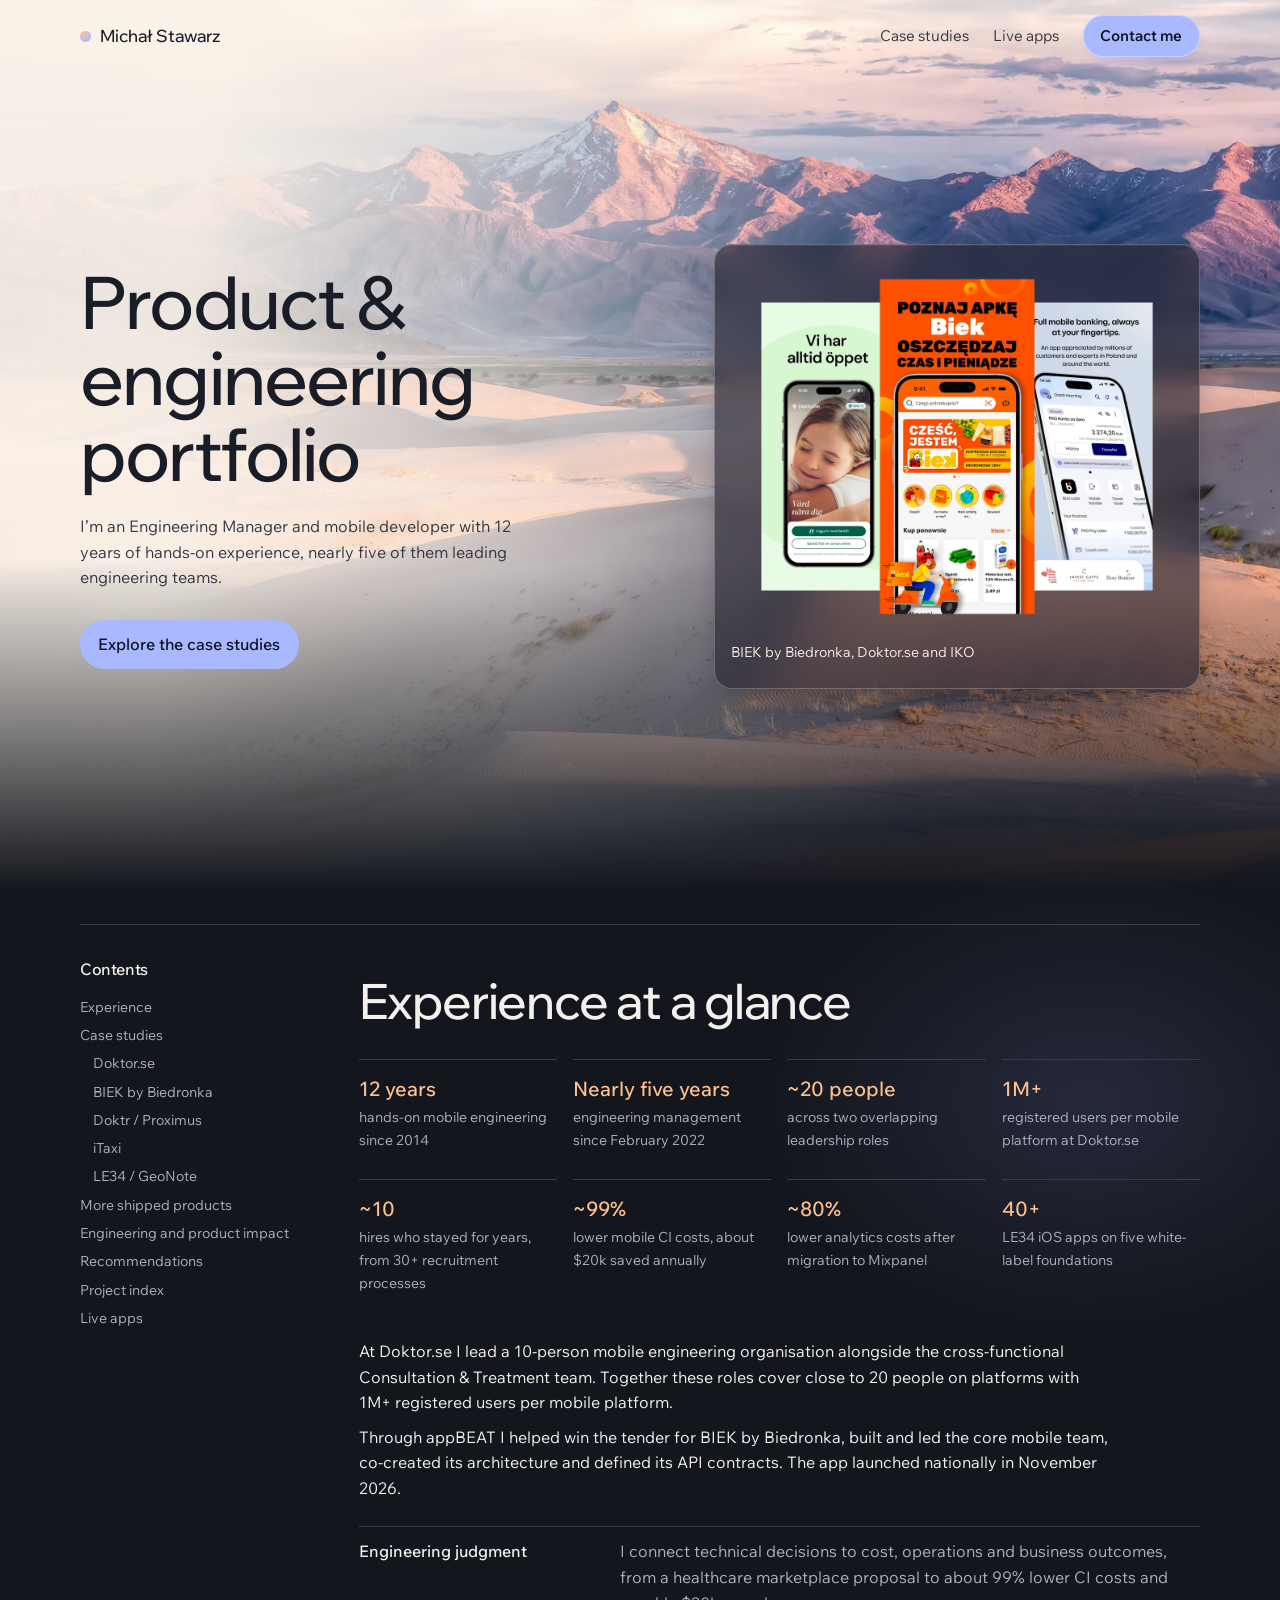
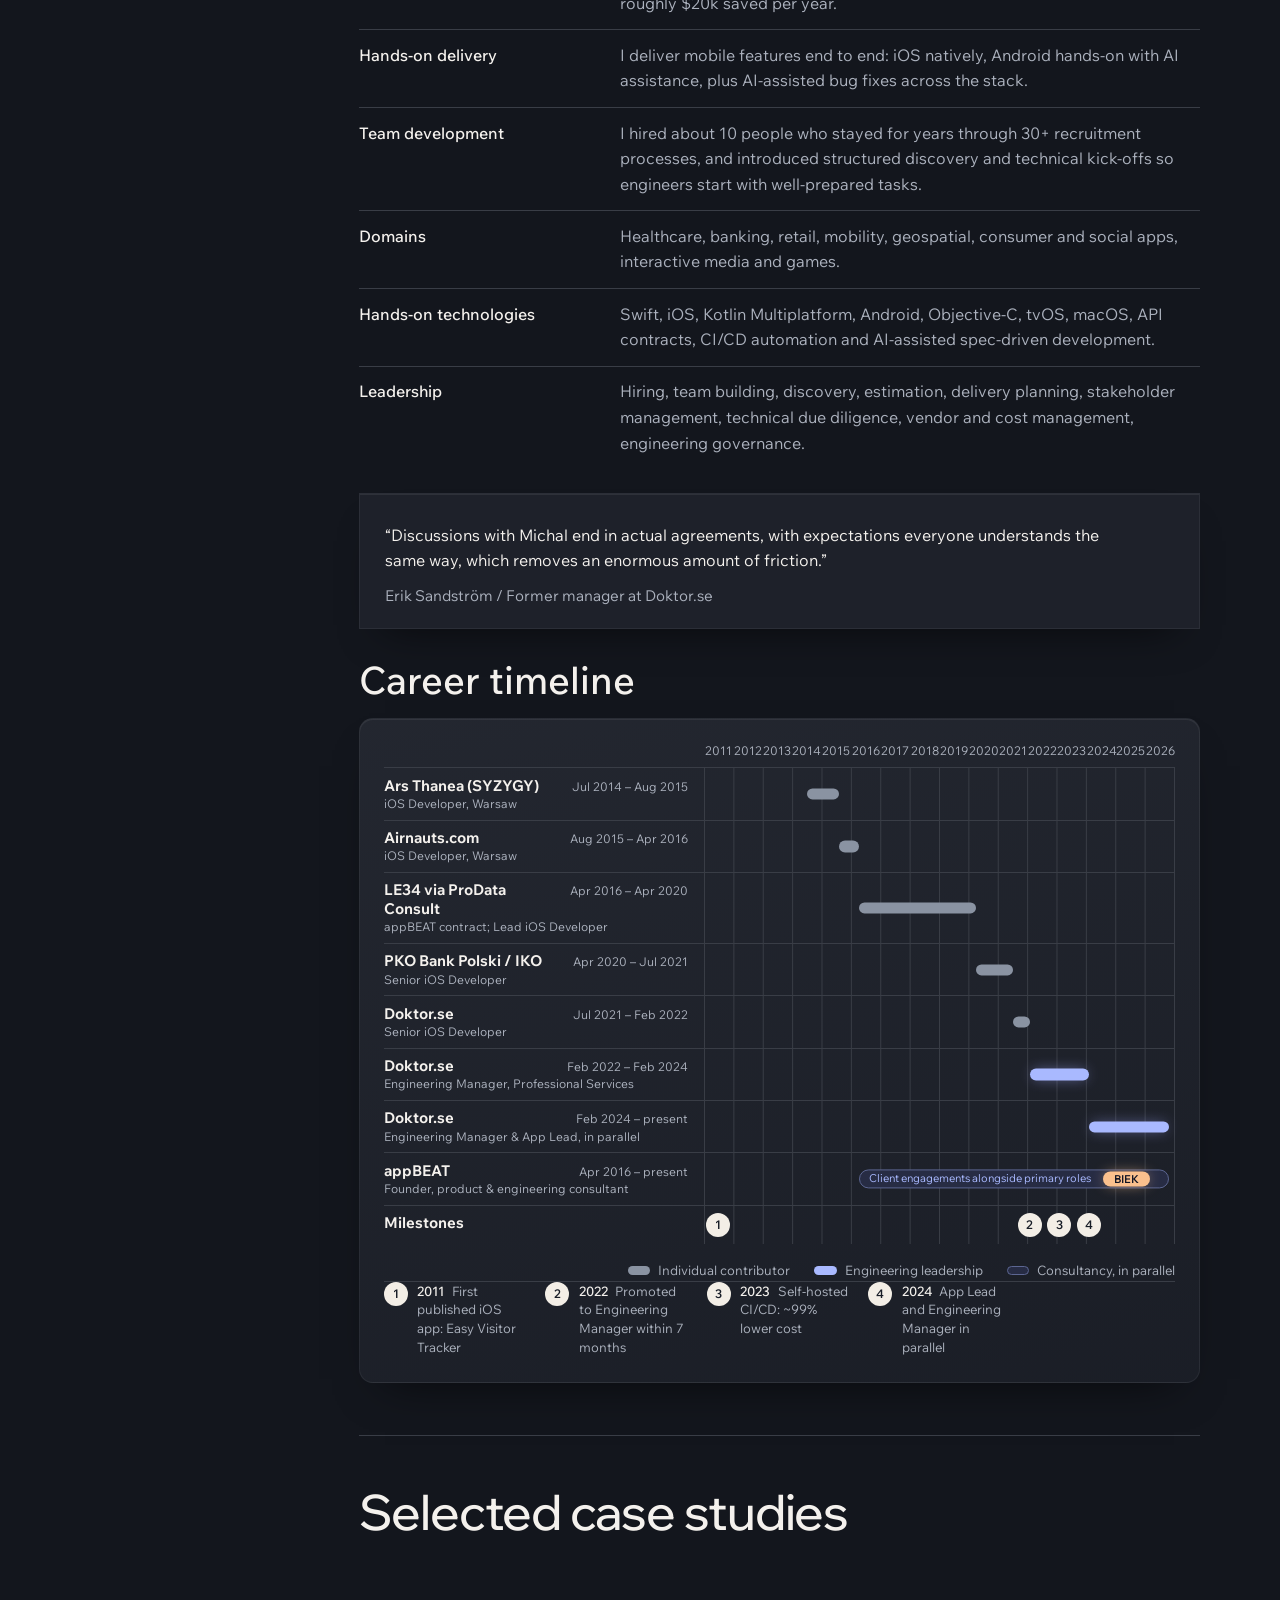
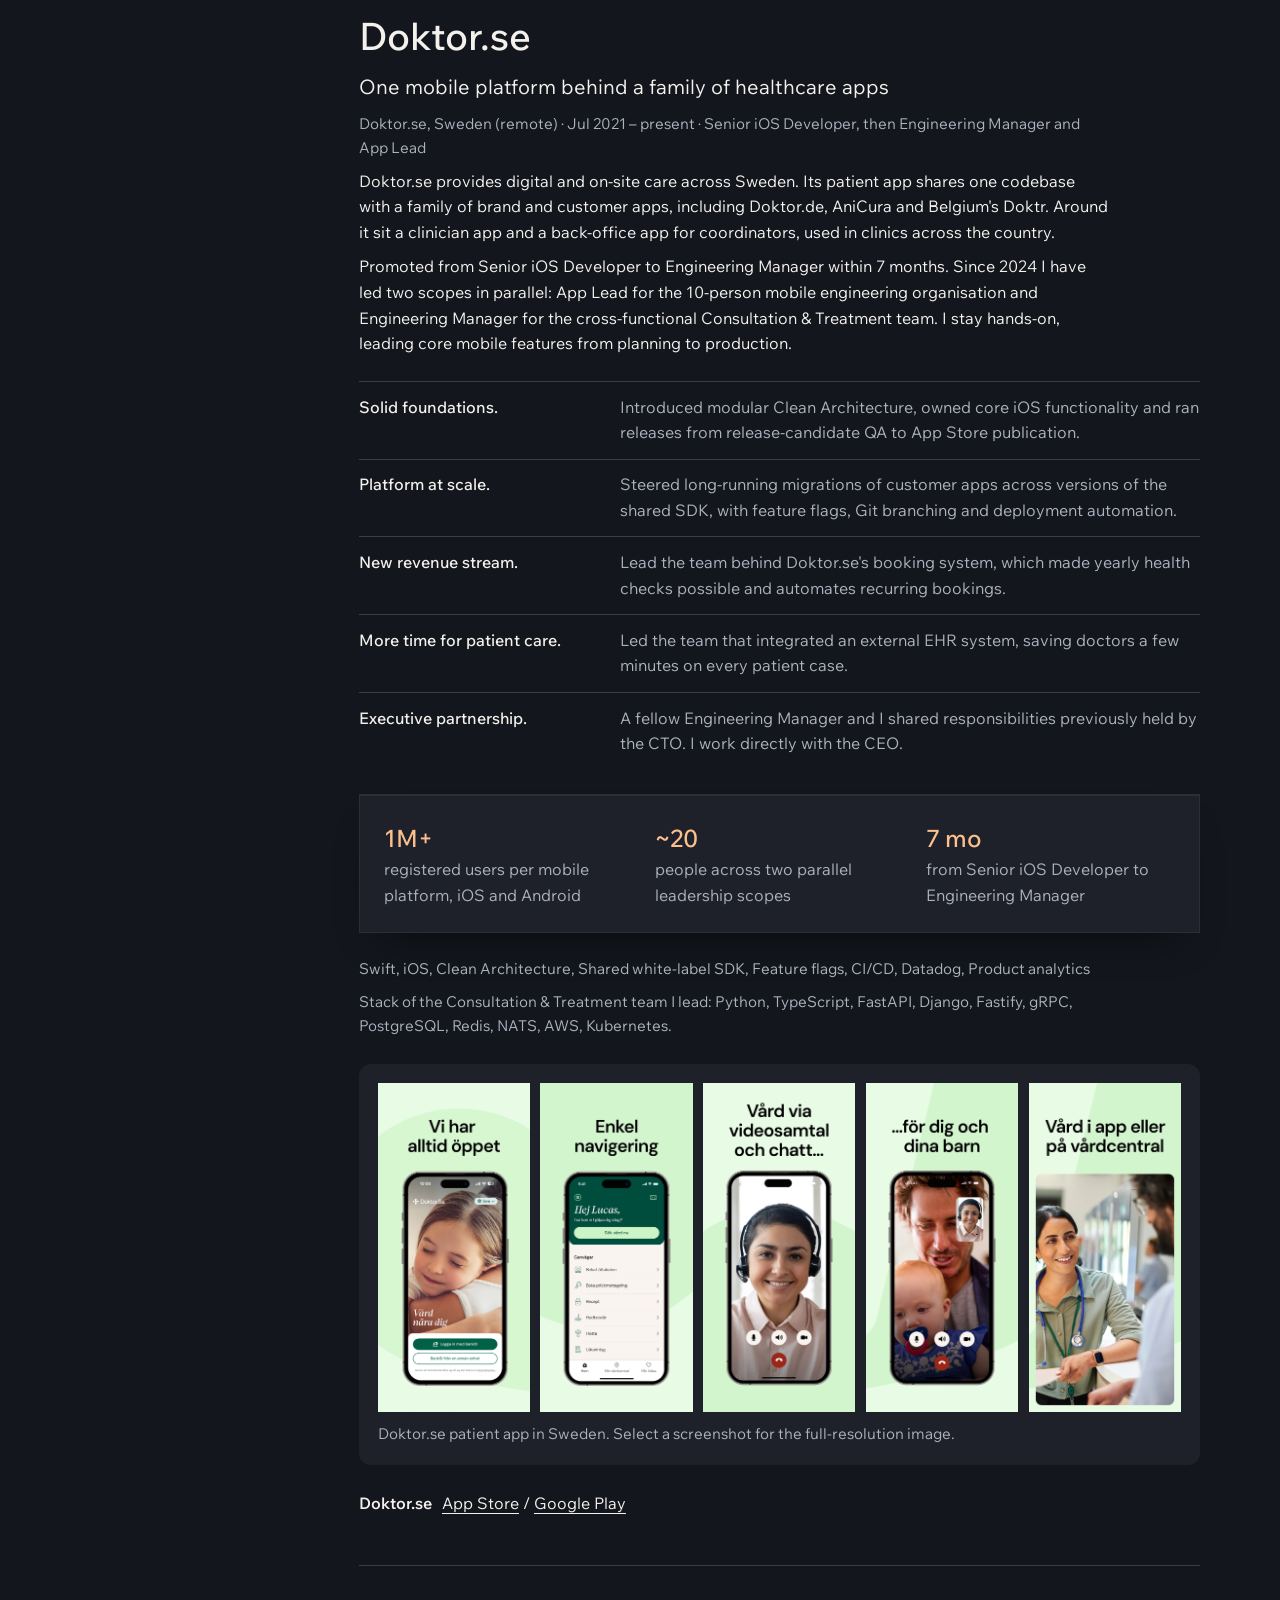
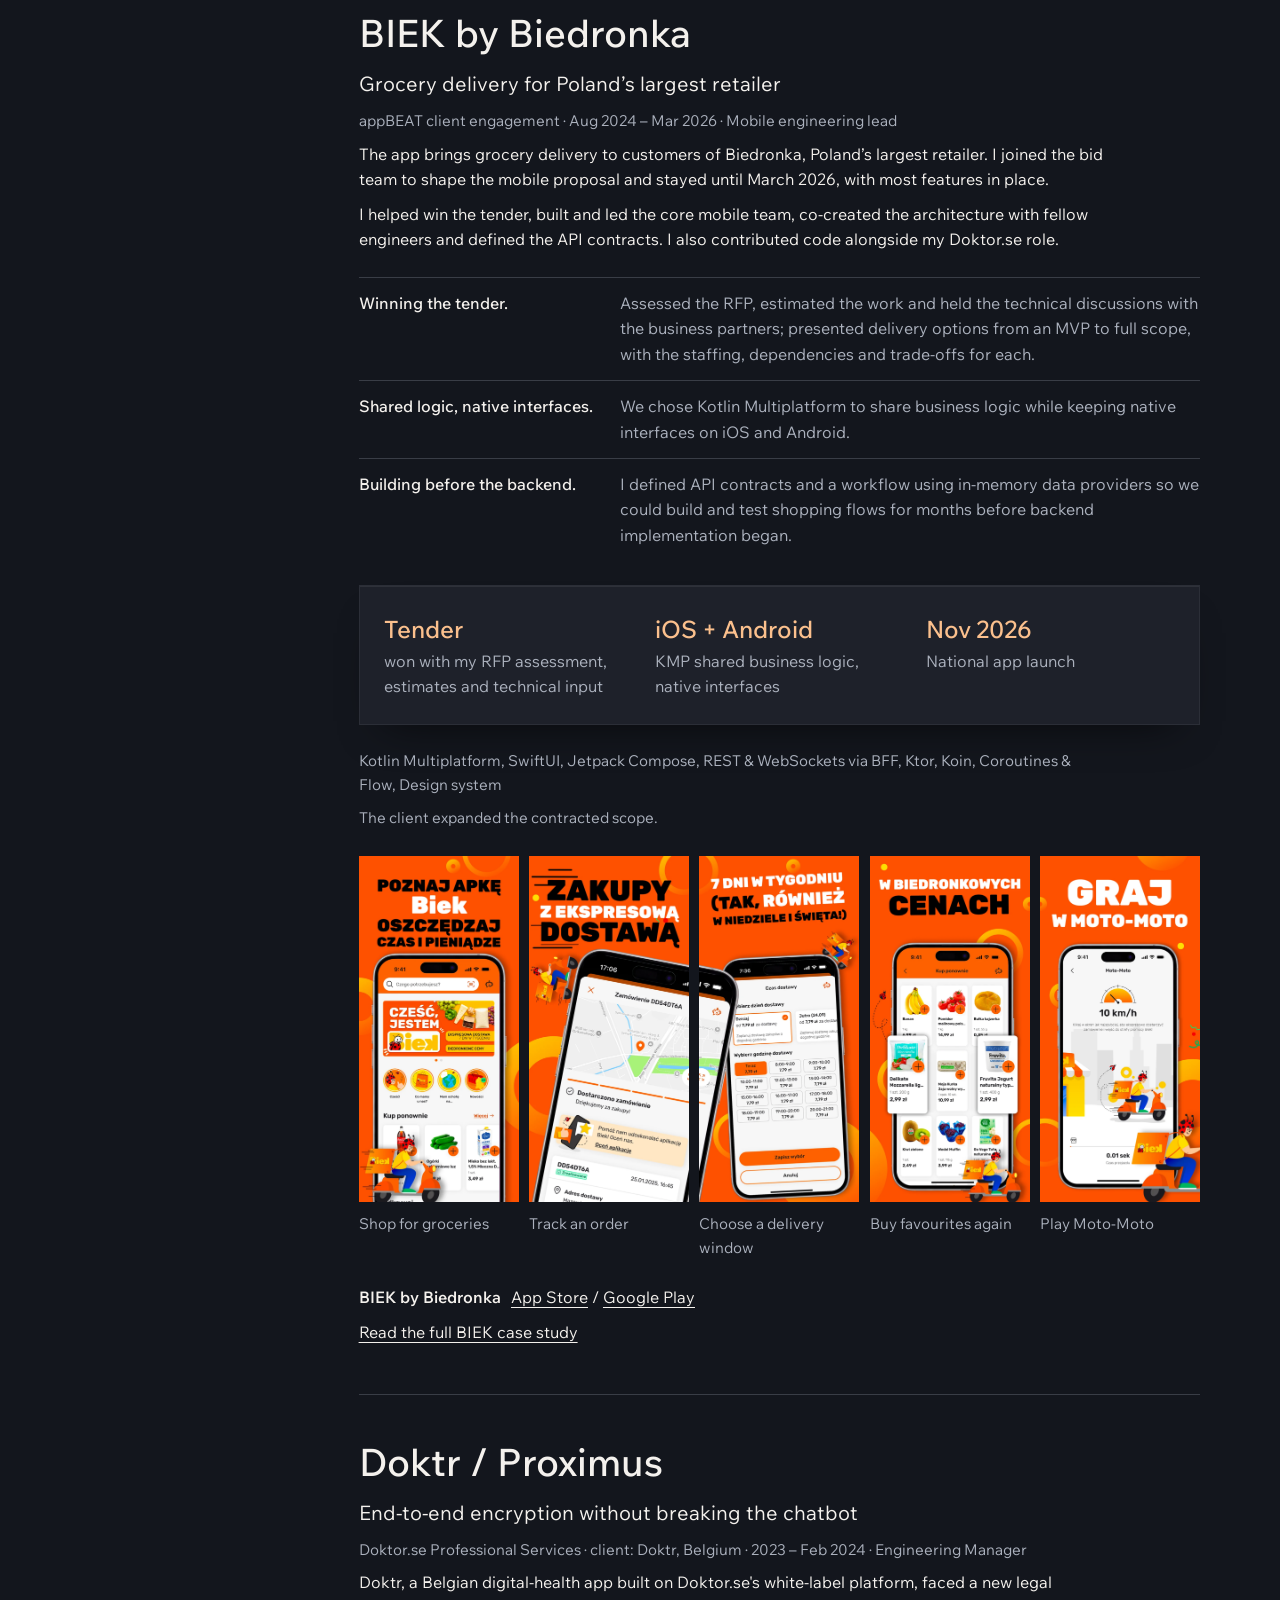
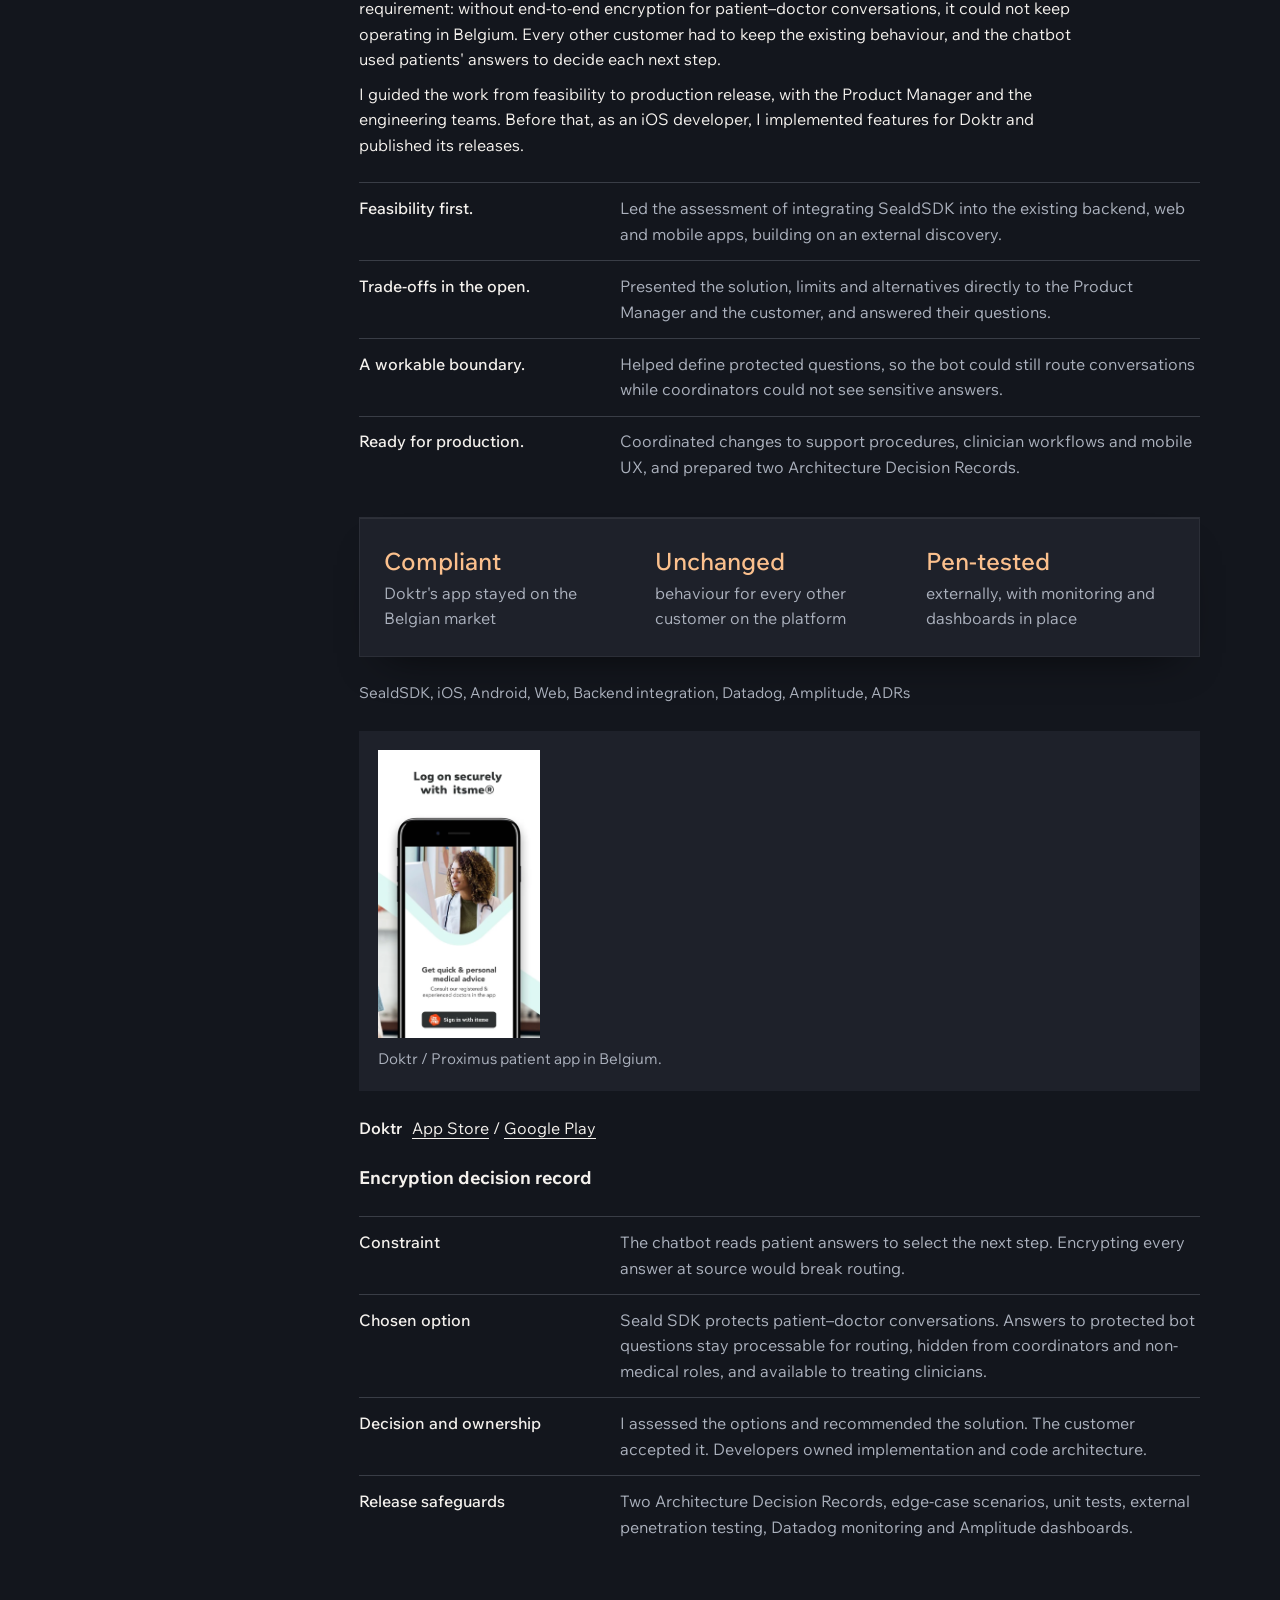
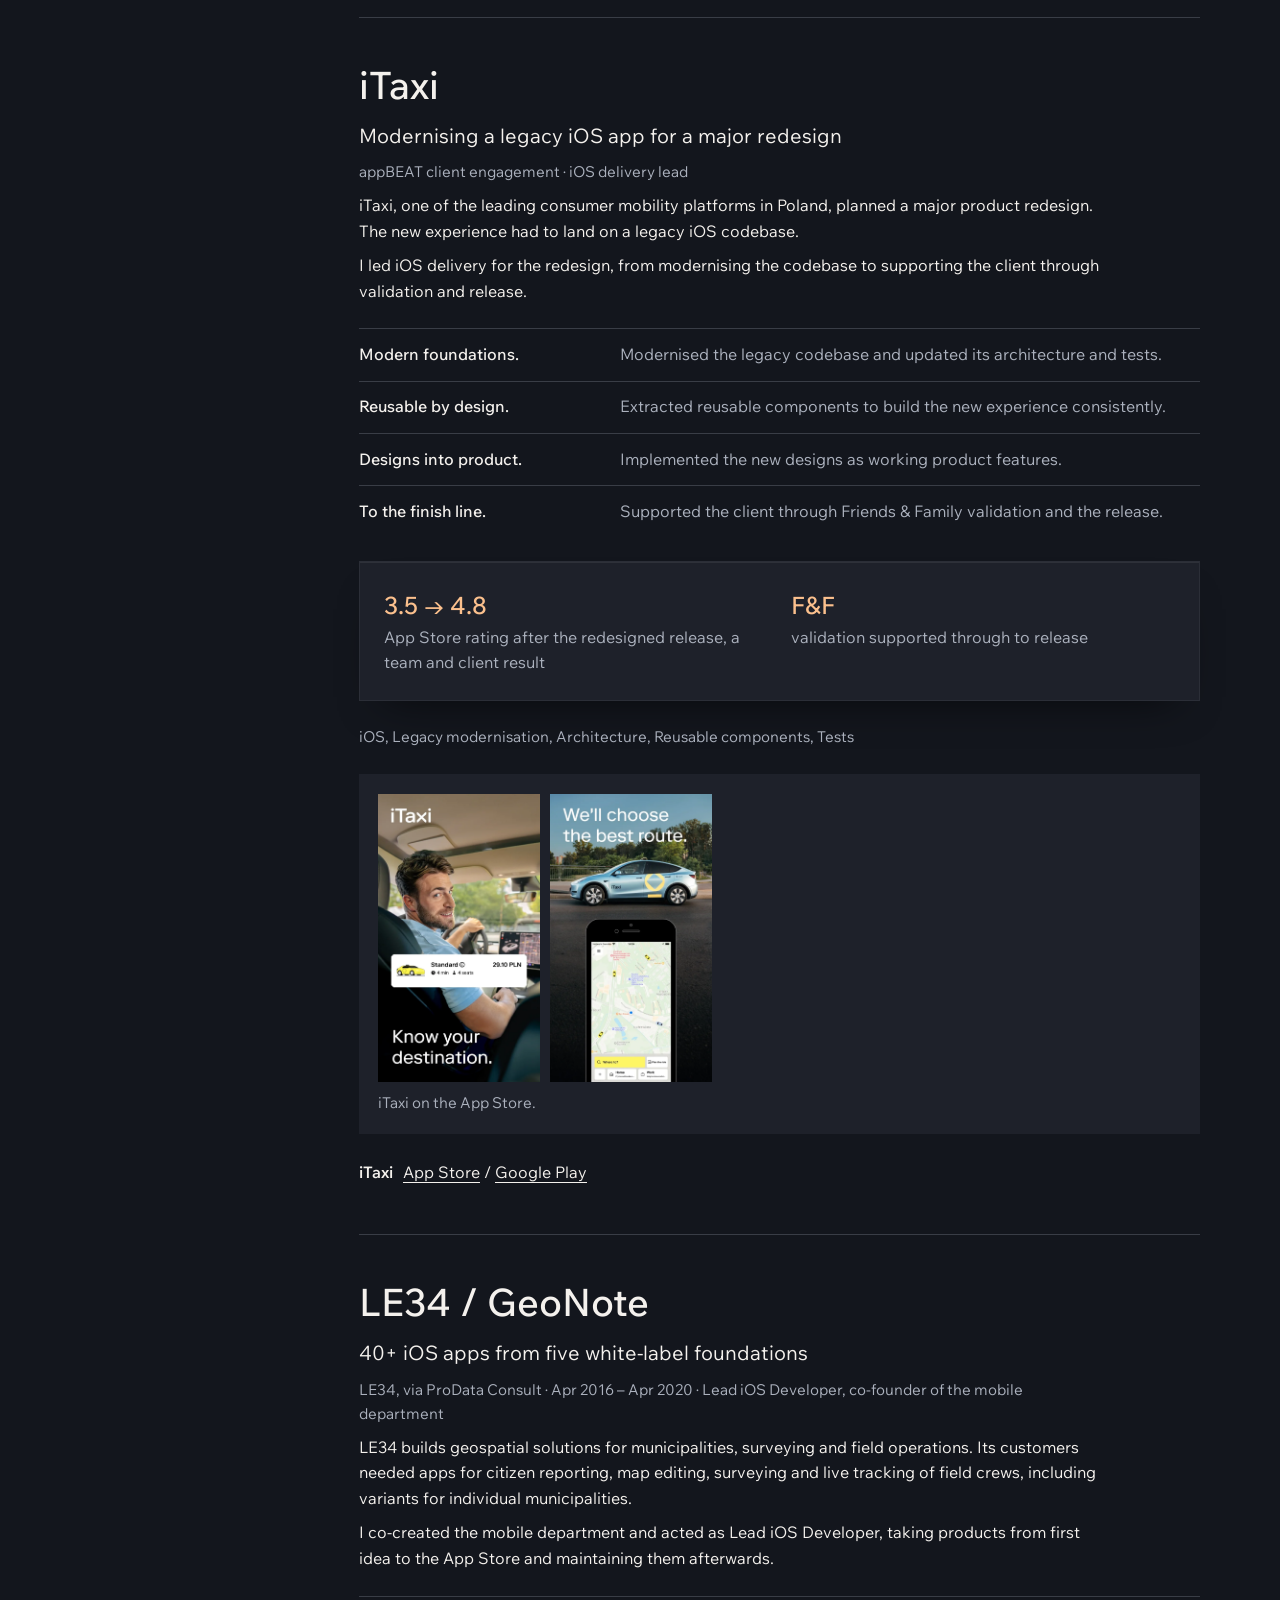
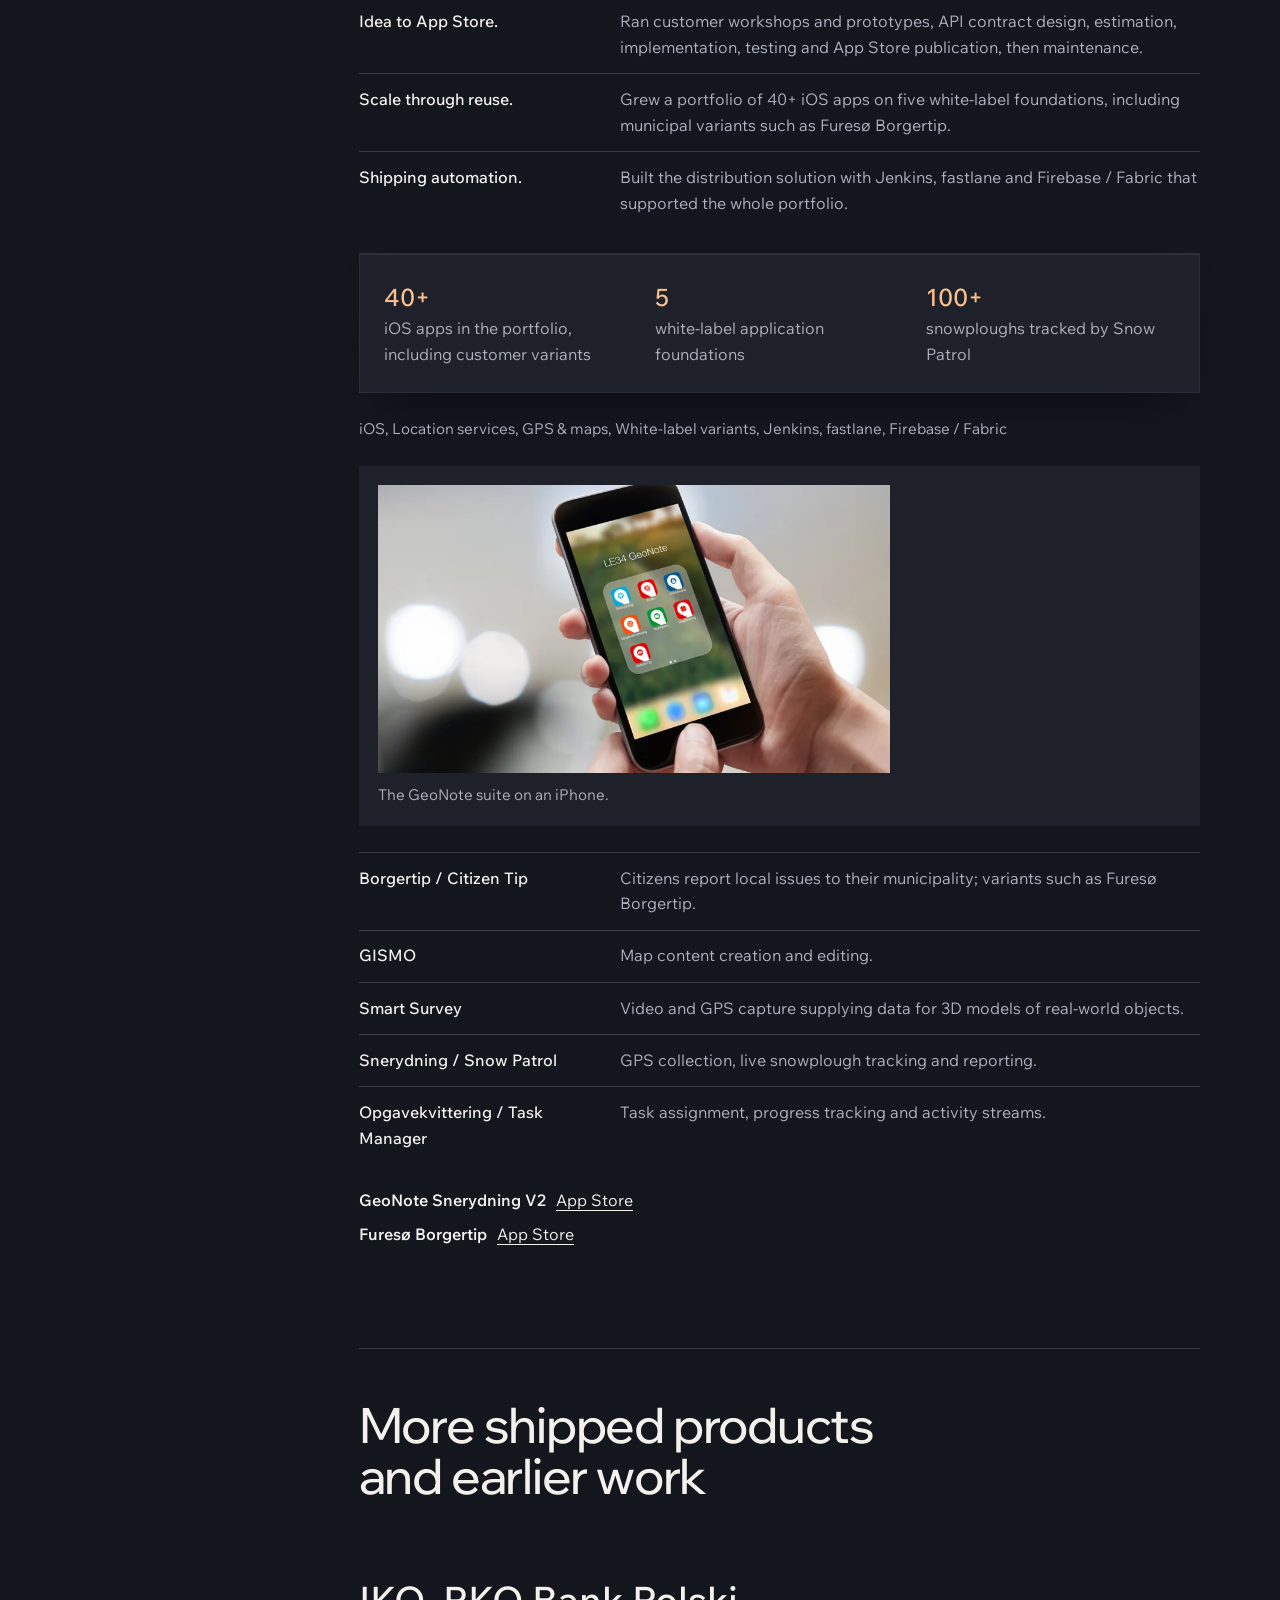
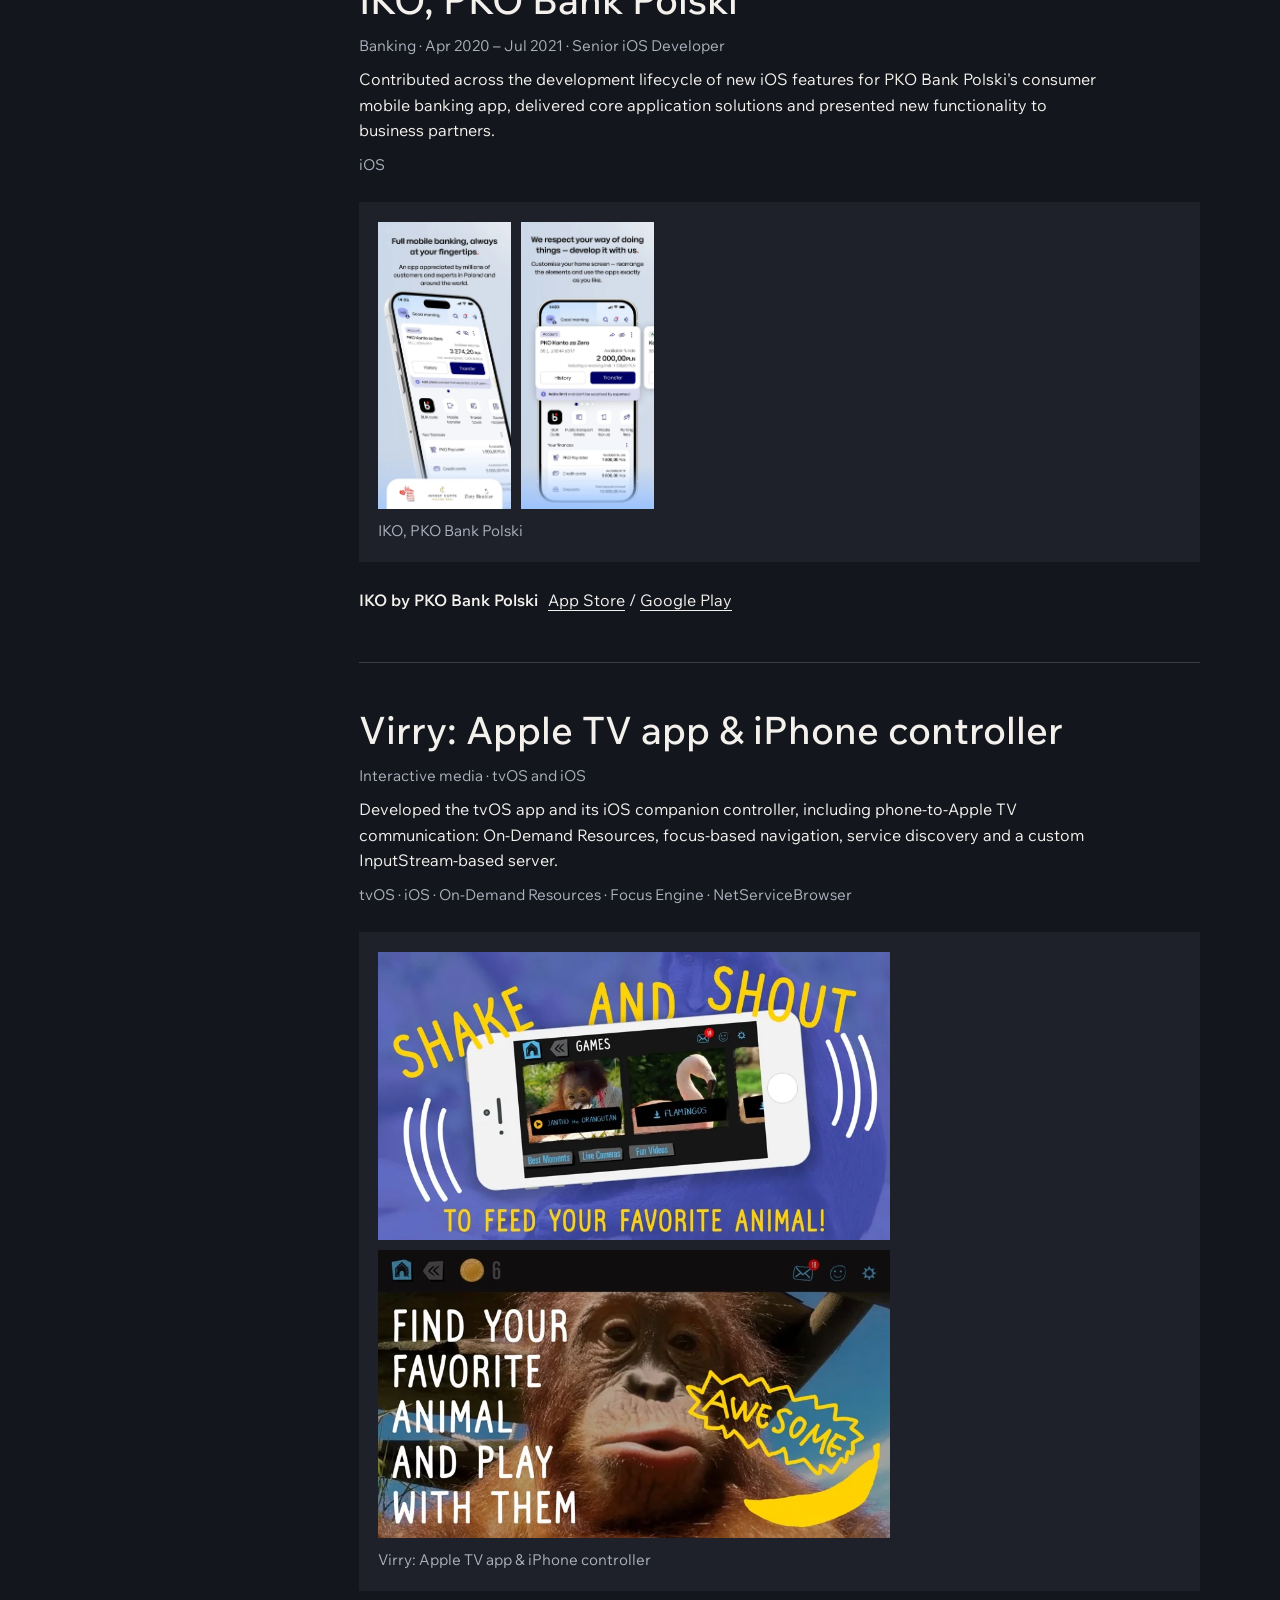
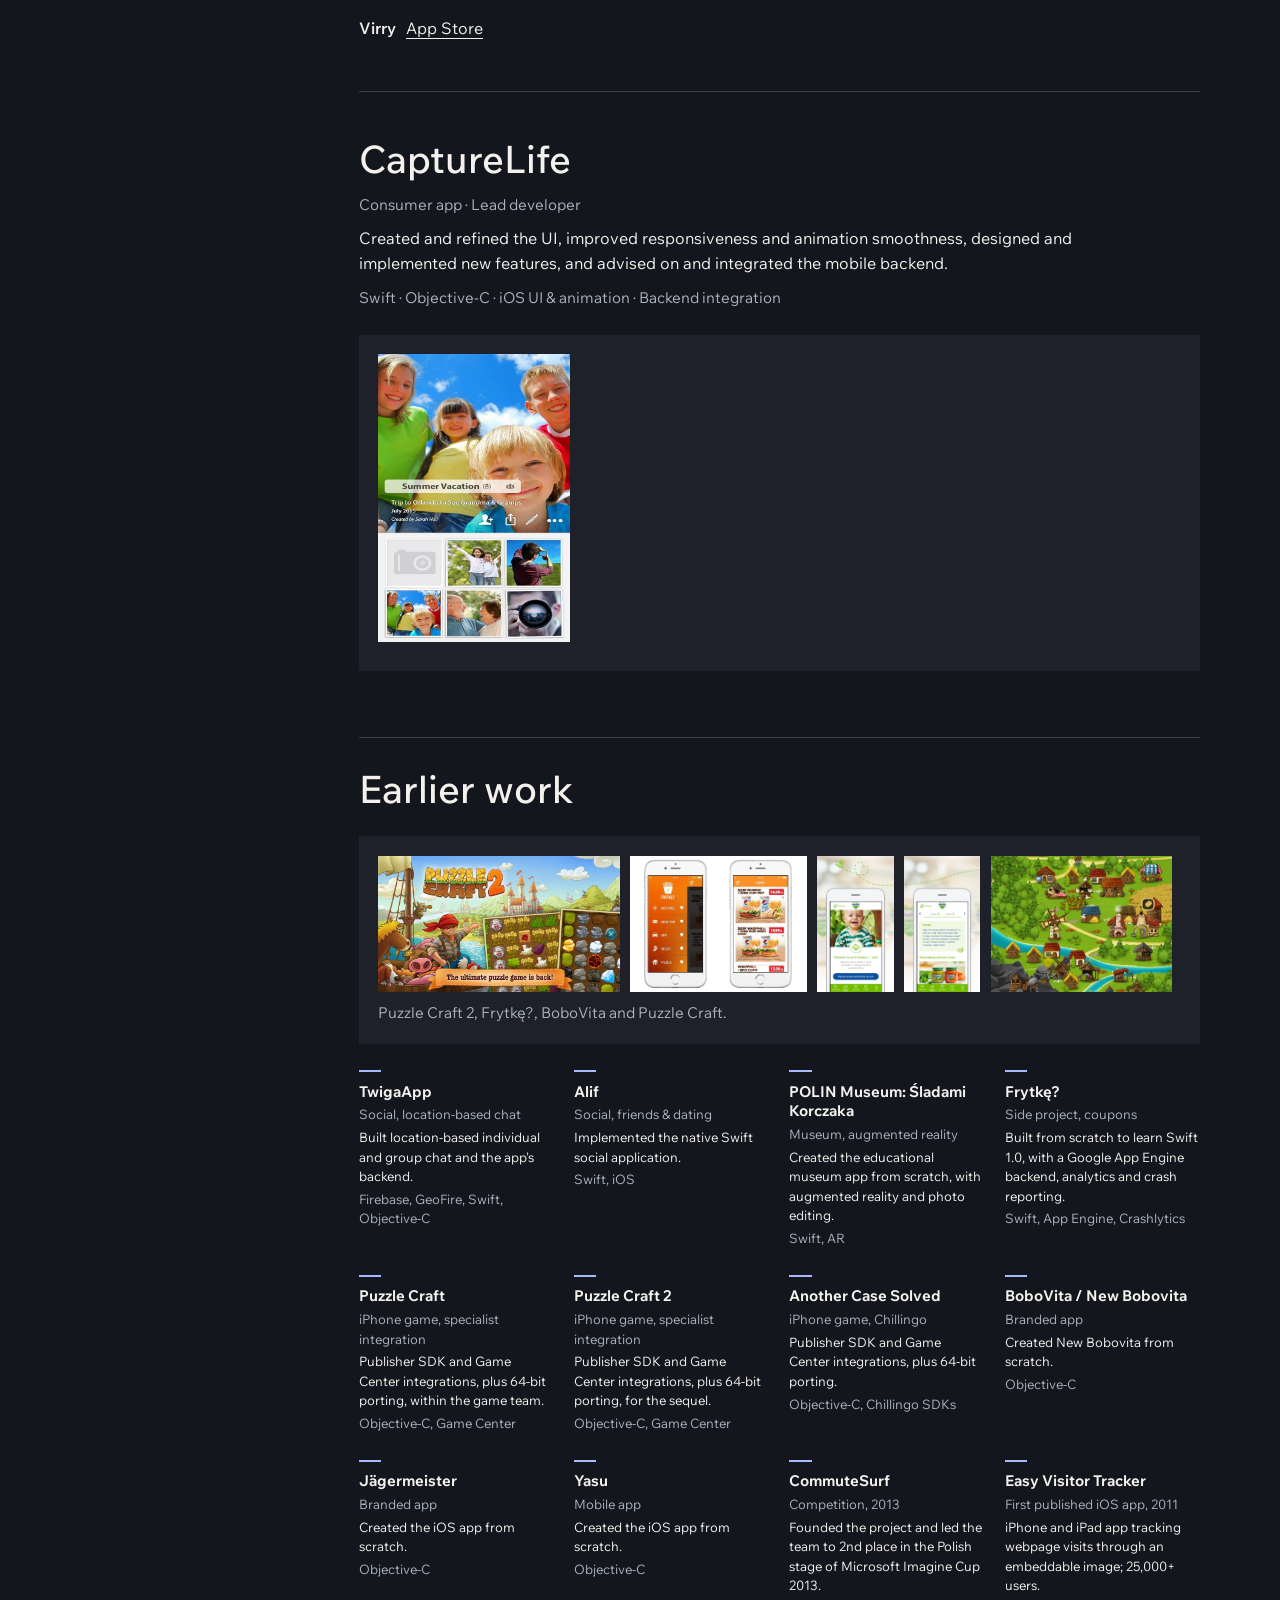
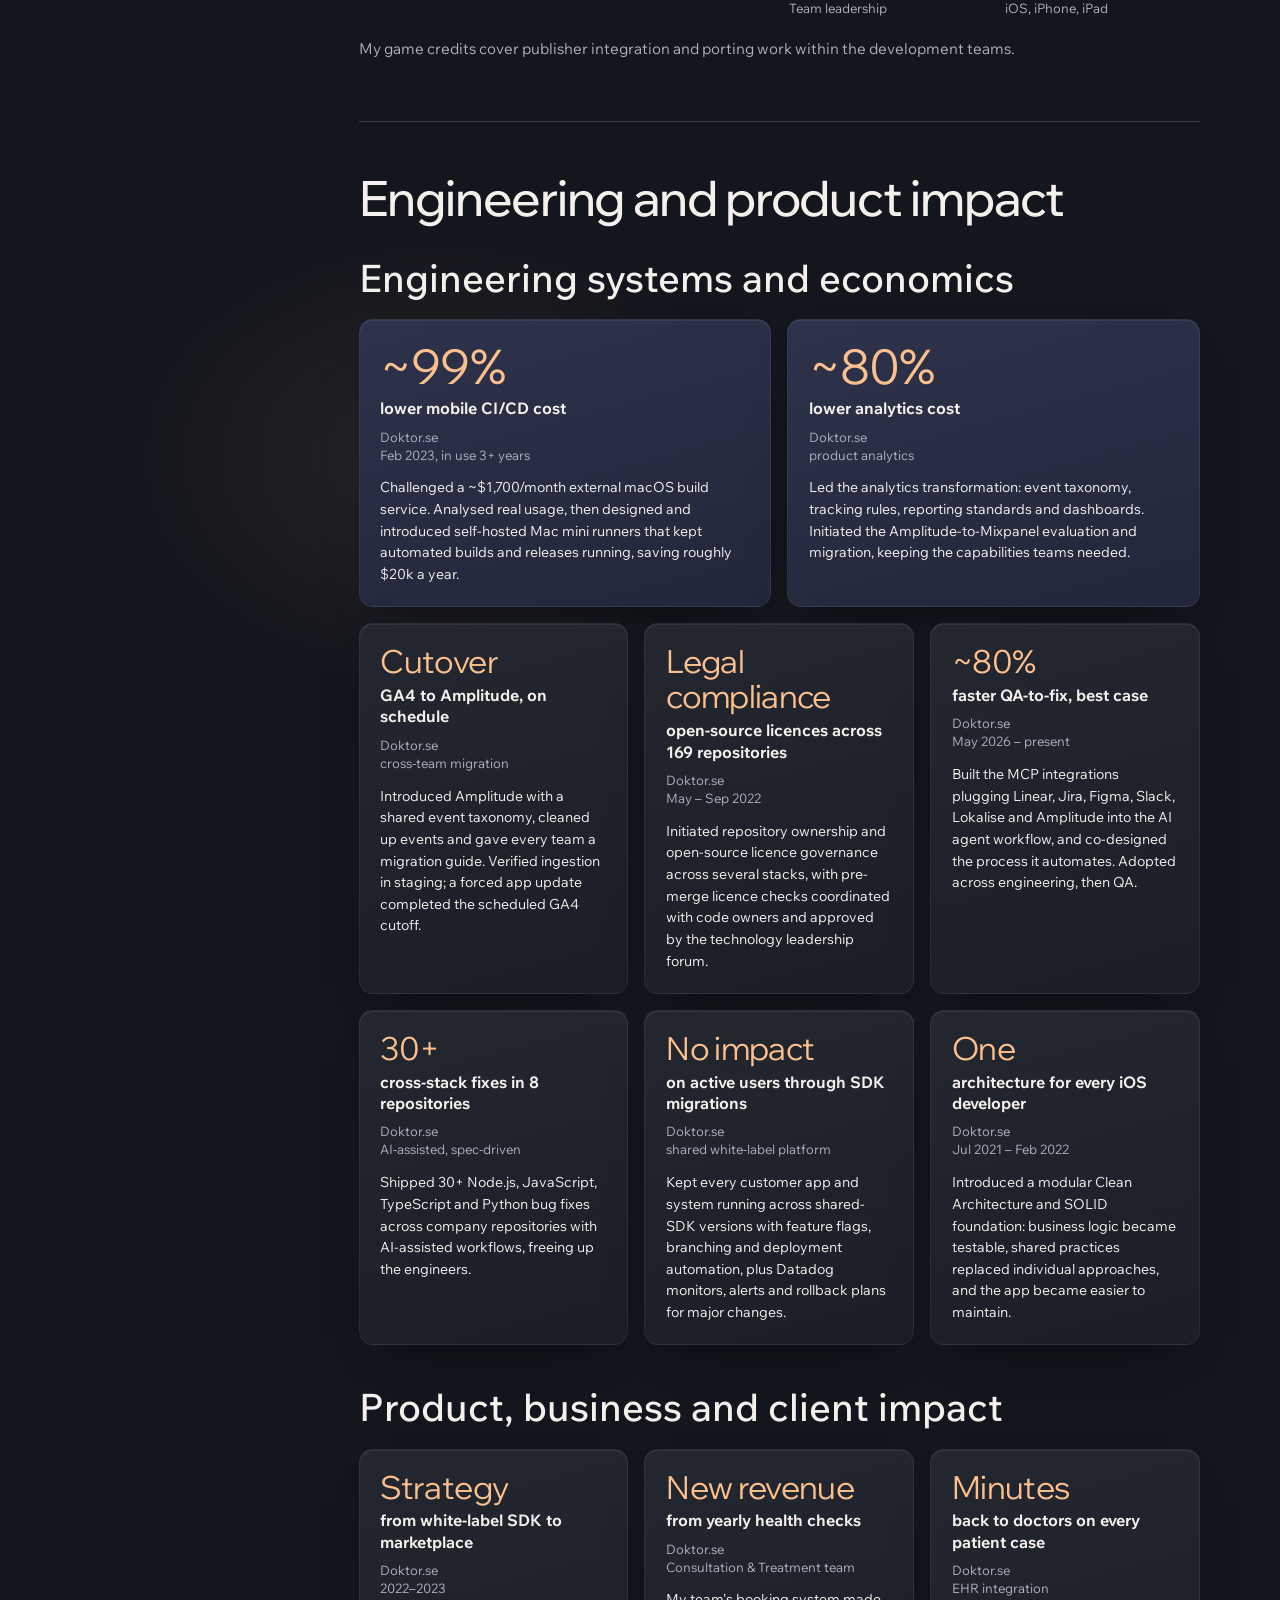
==== commit 95a2a9f8: "Update portfolio" ====
--- a/index.html
+++ b/index.html
@@ -15,7 +15,7 @@
 <link rel="stylesheet" href="tokens.css">
 <script type="application/ld+json">{"@context":"https://schema.org","@type":"Person","@id":"https://starwars.github.io/portfolio/#person","name":"Michał Stawarz","alternateName":"Michal Stawarz","jobTitle":"Engineering Manager","address":{"@type":"PostalAddress","addressLocality":"Warsaw","addressCountry":"PL"},"knowsAbout":["Engineering management","Team leadership","Hiring","Mobile engineering","iOS","Kotlin Multiplatform","AI-assisted software delivery","Healthcare technology"],"sameAs":["https://www.linkedin.com/in/michal-stawarz","https://github.com/StarWars"],"url":"https://starwars.github.io/portfolio/"}</script>
 </head><body>
-<header><nav aria-label="Main navigation"><a class="identity" href="#top">Michał Stawarz</a><a href="#work">Case studies</a><a href="#apps">Live apps</a><a href="#contact">Contact</a></nav></header>
+<header class="nav" data-nav><nav aria-label="Main navigation"><a class="identity" href="#top">Michał Stawarz</a><a href="#work">Case studies</a><a href="#apps">Live apps</a><a class="nav-cta" href="https://www.linkedin.com/in/michal-stawarz" target="_blank" rel="noopener noreferrer">Contact me</a></nav></header>
 <main id="top">
 <section class="hero"><div><h1>Product &amp; engineering portfolio</h1>
 <p>I’m an Engineering Manager and mobile developer with 12 years of hands-on experience, nearly five of them leading engineering teams.</p>
@@ -25,12 +25,12 @@
 <aside><div class="rail"><h2>Contents</h2><ul><li><a href="#experience">Experience</a></li><li><a href="#work">Case studies</a></li><li><a href="#doktor">Doktor.se</a></li><li><a href="#biek-title">BIEK by Biedronka</a></li><li><a href="#doktr">Doktr / Proximus</a></li><li><a href="#itaxi">iTaxi</a></li><li><a href="#le34">LE34 / GeoNote</a></li><li><a href="#products">More shipped products</a></li><li><a href="#impact">Engineering and product impact</a></li><li><a href="#recommendations">Recommendations</a></li><li><a href="#index">Project index</a></li><li><a href="#apps">Live apps</a></li></ul></div>
 <details><summary>Jump to section</summary><ul><li><a href="#experience">Experience</a></li><li><a href="#work">Case studies</a></li><li><a href="#doktor">Doktor.se</a></li><li><a href="#biek-title">BIEK by Biedronka</a></li><li><a href="#doktr">Doktr / Proximus</a></li><li><a href="#itaxi">iTaxi</a></li><li><a href="#le34">LE34 / GeoNote</a></li><li><a href="#products">More shipped products</a></li><li><a href="#impact">Engineering and product impact</a></li><li><a href="#recommendations">Recommendations</a></li><li><a href="#index">Project index</a></li><li><a href="#apps">Live apps</a></li></ul></details></aside>
 <div class="bodycopy">
-<section id="experience"><h2>Experience at a glance</h2><dl class="measurements"><div><dt>12 years</dt><dd>hands-on mobile engineering since 2014</dd></div><div><dt>Nearly five years</dt><dd>engineering management since February 2022</dd></div><div><dt>~20 people</dt><dd>across two overlapping leadership roles</dd></div><div><dt>1M+</dt><dd>registered users per mobile platform at Doktor.se</dd></div><div><dt>~10</dt><dd>hires who stayed for years, from 30+ recruitment processes</dd></div><div><dt>~99%</dt><dd>lower mobile CI costs, about $20k saved annually</dd></div><div><dt>~80%</dt><dd>lower analytics costs after migration to Mixpanel</dd></div><div><dt>40+</dt><dd>LE34 iOS apps on five white-label foundations</dd></div></dl><p class="">At Doktor.se I lead a 10-person mobile engineering organisation alongside the cross-functional Consultation &amp; Treatment team. Together these roles cover close to 20 people on platforms with 1M+ registered users per mobile platform.</p><p class="">Through appBEAT I helped win the tender for BIEK by Biedronka, built and led the core mobile team, and co-created its architecture. The app launched nationally in November 2026.</p><dl class="facts"><div><dt>Engineering judgment</dt><dd>I connect technical decisions to cost, operations and business outcomes, from a healthcare marketplace proposal to about 99% lower CI costs and roughly $20k saved per year.</dd></div><div><dt>Hands-on delivery</dt><dd>I deliver mobile features end to end: iOS natively, Android hands-on with AI assistance, plus AI-assisted bug fixes across the stack.</dd></div><div><dt>Team development</dt><dd>I hired about 10 people who stayed for years through 30+ recruitment processes, and introduced structured discovery and technical kick-offs so engineers start with well-prepared tasks.</dd></div><div><dt>Domains</dt><dd>Healthcare, banking, retail, mobility, geospatial, consumer and social apps, interactive media and games.</dd></div><div><dt>Hands-on technologies</dt><dd>Swift, iOS, Kotlin Multiplatform, Android, Objective-C, tvOS, macOS, API contracts, CI/CD automation and AI-assisted spec-driven development.</dd></div><div><dt>Leadership</dt><dd>Hiring, team building, discovery, estimation, delivery planning, stakeholder management, technical due diligence, vendor and cost management, engineering governance.</dd></div></dl><blockquote><p class="">“Discussions with Michal end in actual agreements, with expectations everyone understands the same way, which removes an enormous amount of friction.”</p><cite>Erik Sandström / Former manager at Doktor.se</cite></blockquote><h3>Career timeline</h3><div class="career"><div class="axis" aria-hidden="true"><span></span><ol><li><span>20</span>11</li><li><span>20</span>12</li><li><span>20</span>13</li><li><span>20</span>14</li><li><span>20</span>15</li><li><span>20</span>16</li><li><span>20</span>17</li><li><span>20</span>18</li><li><span>20</span>19</li><li><span>20</span>20</li><li><span>20</span>21</li><li><span>20</span>22</li><li><span>20</span>23</li><li><span>20</span>24</li><li><span>20</span>25</li><li><span>20</span>26</li></ol></div><ol class="career-rows"><li><div class="who"><h4>Ars Thanea (SYZYGY)</h4><p class="when">Jul 2014 – Aug 2015</p><p class="role">iOS Developer, Warsaw</p></div><div class="track" aria-hidden="true"><span class="bar ic" style="--from:21.88%;--to:28.75%"></span></div></li><li><div class="who"><h4>Airnauts.com</h4><p class="when">Aug 2015 – Apr 2016</p><p class="role">iOS Developer, Warsaw</p></div><div class="track" aria-hidden="true"><span class="bar ic" style="--from:28.75%;--to:32.94%"></span></div></li><li><div class="who"><h4>LE34 via ProData Consult</h4><p class="when">Apr 2016 – Apr 2020</p><p class="role">appBEAT contract; Lead iOS Developer</p></div><div class="track" aria-hidden="true"><span class="bar ic" style="--from:32.94%;--to:57.94%"></span></div></li><li><div class="who"><h4>PKO Bank Polski / IKO</h4><p class="when">Apr 2020 – Jul 2021</p><p class="role">Senior iOS Developer</p></div><div class="track" aria-hidden="true"><span class="bar ic" style="--from:57.94%;--to:65.75%"></span></div></li><li><div class="who"><h4>Doktor.se</h4><p class="when">Jul 2021 – Feb 2022</p><p class="role">Senior iOS Developer</p></div><div class="track" aria-hidden="true"><span class="bar ic" style="--from:65.75%;--to:69.37%"></span></div></li><li><div class="who"><h4>Doktor.se</h4><p class="when">Feb 2022 – Feb 2024</p><p class="role">Engineering Manager, Professional Services</p></div><div class="track" aria-hidden="true"><span class="bar lead" style="--from:69.37%;--to:81.87%"></span></div></li><li><div class="who"><h4>Doktor.se</h4><p class="when">Feb 2024 – present</p><p class="role">Engineering Manager &amp; App Lead, in parallel</p></div><div class="track" aria-hidden="true"><span class="bar lead" style="--from:81.87%;--to:99.00%"></span></div></li><li><div class="who"><h4>appBEAT</h4><p class="when">Apr 2016 – present</p><p class="role">Founder, product &amp; engineering consultant</p></div><div class="track" aria-hidden="true"><span class="bar parallel" style="--from:32.94%;--to:99.00%"><span class="bar-note">Client engagements alongside primary roles</span></span><span class="bar biek" style="--from:84.87%;--to:94.81%">BIEK</span></div></li><li class="miles"><div class="who"><h4>Milestones</h4></div><div class="track" aria-hidden="true"><span class="dot" style="--from:3.12%">1</span><span class="dot" style="--from:69.37%">2</span><span class="dot" style="--from:75.62%">3</span><span class="dot" style="--from:81.87%">4</span></div></li></ol><ul class="legend"><li><span class="swatch ic"></span>Individual contributor</li><li><span class="swatch lead"></span>Engineering leadership</li><li><span class="swatch parallel"></span>Consultancy, in parallel</li></ul><ol class="milestones"><li><span class="dot">1</span><p><strong>2011</strong> First published iOS app: Easy Visitor Tracker</p></li><li><span class="dot">2</span><p><strong>2022</strong> Promoted to Engineering Manager within 7 months</p></li><li><span class="dot">3</span><p><strong>2023</strong> Self-hosted CI/CD: ~99% lower cost</p></li><li><span class="dot">4</span><p><strong>2024</strong> App Lead and Engineering Manager in parallel</p></li></ol></div></section>
+<section id="experience"><h2>Experience at a glance</h2><dl class="measurements"><div><dt>12 years</dt><dd>hands-on mobile engineering since 2014</dd></div><div><dt>Nearly five years</dt><dd>engineering management since February 2022</dd></div><div><dt>~20 people</dt><dd>across two overlapping leadership roles</dd></div><div><dt>1M+</dt><dd>registered users per mobile platform at Doktor.se</dd></div><div><dt>~10</dt><dd>hires who stayed for years, from 30+ recruitment processes</dd></div><div><dt>~99%</dt><dd>lower mobile CI costs, about $20k saved annually</dd></div><div><dt>~80%</dt><dd>lower analytics costs after migration to Mixpanel</dd></div><div><dt>40+</dt><dd>LE34 iOS apps on five white-label foundations</dd></div></dl><p class="">At Doktor.se I lead a 10-person mobile engineering organisation alongside the cross-functional Consultation &amp; Treatment team. Together these roles cover close to 20 people on platforms with 1M+ registered users per mobile platform.</p><p class="">Through appBEAT I helped win the tender for BIEK by Biedronka, built and led the core mobile team, co-created its architecture and defined its API contracts. The app launched nationally in November 2026.</p><dl class="facts"><div><dt>Engineering judgment</dt><dd>I connect technical decisions to cost, operations and business outcomes, from a healthcare marketplace proposal to about 99% lower CI costs and roughly $20k saved per year.</dd></div><div><dt>Hands-on delivery</dt><dd>I deliver mobile features end to end: iOS natively, Android hands-on with AI assistance, plus AI-assisted bug fixes across the stack.</dd></div><div><dt>Team development</dt><dd>I hired about 10 people who stayed for years through 30+ recruitment processes, and introduced structured discovery and technical kick-offs so engineers start with well-prepared tasks.</dd></div><div><dt>Domains</dt><dd>Healthcare, banking, retail, mobility, geospatial, consumer and social apps, interactive media and games.</dd></div><div><dt>Hands-on technologies</dt><dd>Swift, iOS, Kotlin Multiplatform, Android, Objective-C, tvOS, macOS, API contracts, CI/CD automation and AI-assisted spec-driven development.</dd></div><div><dt>Leadership</dt><dd>Hiring, team building, discovery, estimation, delivery planning, stakeholder management, technical due diligence, vendor and cost management, engineering governance.</dd></div></dl><blockquote><p class="">“Discussions with Michal end in actual agreements, with expectations everyone understands the same way, which removes an enormous amount of friction.”</p><cite>Erik Sandström / Former manager at Doktor.se</cite></blockquote><h3>Career timeline</h3><div class="career"><div class="axis" aria-hidden="true"><span></span><ol><li><span>20</span>11</li><li><span>20</span>12</li><li><span>20</span>13</li><li><span>20</span>14</li><li><span>20</span>15</li><li><span>20</span>16</li><li><span>20</span>17</li><li><span>20</span>18</li><li><span>20</span>19</li><li><span>20</span>20</li><li><span>20</span>21</li><li><span>20</span>22</li><li><span>20</span>23</li><li><span>20</span>24</li><li><span>20</span>25</li><li><span>20</span>26</li></ol></div><ol class="career-rows"><li><div class="who"><h4>Ars Thanea (SYZYGY)</h4><p class="when">Jul 2014 – Aug 2015</p><p class="role">iOS Developer, Warsaw</p></div><div class="track" aria-hidden="true"><span class="bar ic" style="--from:21.88%;--to:28.75%"></span></div></li><li><div class="who"><h4>Airnauts.com</h4><p class="when">Aug 2015 – Apr 2016</p><p class="role">iOS Developer, Warsaw</p></div><div class="track" aria-hidden="true"><span class="bar ic" style="--from:28.75%;--to:32.94%"></span></div></li><li><div class="who"><h4>LE34 via ProData Consult</h4><p class="when">Apr 2016 – Apr 2020</p><p class="role">appBEAT contract; Lead iOS Developer</p></div><div class="track" aria-hidden="true"><span class="bar ic" style="--from:32.94%;--to:57.94%"></span></div></li><li><div class="who"><h4>PKO Bank Polski / IKO</h4><p class="when">Apr 2020 – Jul 2021</p><p class="role">Senior iOS Developer</p></div><div class="track" aria-hidden="true"><span class="bar ic" style="--from:57.94%;--to:65.75%"></span></div></li><li><div class="who"><h4>Doktor.se</h4><p class="when">Jul 2021 – Feb 2022</p><p class="role">Senior iOS Developer</p></div><div class="track" aria-hidden="true"><span class="bar ic" style="--from:65.75%;--to:69.37%"></span></div></li><li><div class="who"><h4>Doktor.se</h4><p class="when">Feb 2022 – Feb 2024</p><p class="role">Engineering Manager, Professional Services</p></div><div class="track" aria-hidden="true"><span class="bar lead" style="--from:69.37%;--to:81.87%"></span></div></li><li><div class="who"><h4>Doktor.se</h4><p class="when">Feb 2024 – present</p><p class="role">Engineering Manager &amp; App Lead, in parallel</p></div><div class="track" aria-hidden="true"><span class="bar lead" style="--from:81.87%;--to:99.00%"></span></div></li><li><div class="who"><h4>appBEAT</h4><p class="when">Apr 2016 – present</p><p class="role">Founder, product &amp; engineering consultant</p></div><div class="track" aria-hidden="true"><span class="bar parallel" style="--from:32.94%;--to:99.00%"><span class="bar-note">Client engagements alongside primary roles</span></span><span class="bar biek" style="--from:84.87%;--to:94.81%">BIEK</span></div></li><li class="miles"><div class="who"><h4>Milestones</h4></div><div class="track" aria-hidden="true"><span class="dot" style="--from:3.12%">1</span><span class="dot" style="--from:69.37%">2</span><span class="dot" style="--from:75.62%">3</span><span class="dot" style="--from:81.87%">4</span></div></li></ol><ul class="legend"><li><span class="swatch ic"></span>Individual contributor</li><li><span class="swatch lead"></span>Engineering leadership</li><li><span class="swatch parallel"></span>Consultancy, in parallel</li></ul><ol class="milestones"><li><span class="dot">1</span><p><strong>2011</strong> First published iOS app: Easy Visitor Tracker</p></li><li><span class="dot">2</span><p><strong>2022</strong> Promoted to Engineering Manager within 7 months</p></li><li><span class="dot">3</span><p><strong>2023</strong> Self-hosted CI/CD: ~99% lower cost</p></li><li><span class="dot">4</span><p><strong>2024</strong> App Lead and Engineering Manager in parallel</p></li></ol></div></section>
 <section id="work"><h2>Selected case studies</h2><article class="case" id="doktor"><h3>Doktor.se</h3><p class="subtitle">One mobile platform behind a family of healthcare apps</p><p class="meta">Doktor.se, Sweden (remote)  ·  Jul 2021 – present  ·  Senior iOS Developer, then Engineering Manager and App Lead</p><p class="">Doktor.se provides digital and on-site care across Sweden. Its patient app shares one codebase with a family of brand and customer apps, including Doktor.de, AniCura and Belgium&#x27;s Doktr. Around it sit a clinician app and a back-office app for coordinators, used in clinics across the country.</p><p class="">Promoted from Senior iOS Developer to Engineering Manager within 7 months. Since 2024 I have led two scopes in parallel: App Lead for the 10-person mobile engineering organisation and Engineering Manager for the cross-functional Consultation &amp; Treatment team. I stay hands-on, leading core mobile features from planning to production.</p><dl class="facts"><div><dt>Solid foundations.</dt><dd>Introduced modular Clean Architecture, owned core iOS functionality and ran releases from release-candidate QA to App Store publication.</dd></div><div><dt>Platform at scale.</dt><dd>Steered long-running migrations of customer apps across versions of the shared SDK, with feature flags, Git branching and deployment automation.</dd></div><div><dt>New revenue stream.</dt><dd>Lead the team behind Doktor.se&#x27;s booking system, which made yearly health checks possible and automates recurring bookings.</dd></div><div><dt>More time for patient care.</dt><dd>Led the team that integrated an external EHR system, saving doctors a few minutes on every patient case.</dd></div><div><dt>Executive partnership.</dt><dd>A fellow Engineering Manager and I shared responsibilities previously held by the CTO. I work directly with the CEO.</dd></div></dl><dl class="results"><div><dt>1M+</dt><dd>registered users per mobile platform, iOS and Android</dd></div><div><dt>~20</dt><dd>people across two parallel leadership scopes</dd></div><div><dt>7 mo</dt><dd>from Senior iOS Developer to Engineering Manager</dd></div></dl><p class="meta">Swift, iOS, Clean Architecture, Shared white-label SDK, Feature flags, CI/CD, Datadog, Product analytics</p><p class="meta">Stack of the Consultation &amp; Treatment team I lead: Python, TypeScript, FastAPI, Django, Fastify, gRPC, PostgreSQL, Redis, NATS, AWS, Kubernetes.</p><figure class="gallery care-gallery"><div><a href="https://is1-ssl.mzstatic.com/image/thumb/PurpleSource211/v4/1f/d2/df/1fd2dfd2-bcbb-ba04-2814-5fec7c4c9f2e/1_1284x2778.jpg/1248x2778bb.png"><img loading="lazy" width="1248" height="2700" src="projects/doktor-care-1.webp" alt="Sign in to Doktor.se"></a><a href="https://is1-ssl.mzstatic.com/image/thumb/PurpleSource221/v4/68/88/bb/6888bb3b-01fd-a994-eaf9-d92593b2e4c4/2_1284x2778.jpg/1248x2778bb.png"><img loading="lazy" width="1248" height="2700" src="projects/doktor-care-2.webp" alt="Patient navigation"></a><a href="https://is1-ssl.mzstatic.com/image/thumb/PurpleSource221/v4/8e/52/65/8e5265df-cb94-bfa1-1582-ce0cd67a3473/Frame_4481.jpg/1248x2778bb.png"><img loading="lazy" width="1248" height="2700" src="projects/doktor-care-3.webp" alt="Video and chat consultations"></a><a href="https://is1-ssl.mzstatic.com/image/thumb/PurpleSource221/v4/9e/74/53/9e74538f-2d79-fade-0d0a-6e05d84ce6a4/Frame_4483.jpg/1248x2778bb.png"><img loading="lazy" width="1248" height="2700" src="projects/doktor-care-4.webp" alt="Video care for parents and children"></a><a href="https://is1-ssl.mzstatic.com/image/thumb/PurpleSource211/v4/9b/35/e9/9b35e98a-e470-0718-fb58-e648526dd951/Frame_4478.jpg/1248x2778bb.png"><img loading="lazy" width="1248" height="2700" src="projects/doktor-care-5.webp" alt="Care in the app or at a clinic"></a></div><figcaption>Doktor.se patient app in Sweden. Select a screenshot for the full-resolution image.</figcaption></figure><p class="stores"><strong>Doktor.se</strong> <span><a href="https://apps.apple.com/se/app/doktor-se-trygg-v%C3%A5rd-direkt/id1193214096">App Store</a> / <a href="https://play.google.com/store/apps/details?id=se.doktor.doktorse.production&amp;hl=pl">Google Play</a></span></p></article>
-<article class="case" id="biek-title"><h3>BIEK by Biedronka</h3><p class="subtitle">Grocery delivery for Poland’s largest retailer</p><p class="meta">appBEAT client engagement  ·  Aug 2024 – Mar 2026  ·  Mobile engineering lead</p><p class="">The app brings grocery delivery to customers of Biedronka, Poland’s largest retailer. I joined the bid team to shape the mobile proposal and stayed until March 2026, with most features in place.</p><p class="">I helped win the tender, built and led the core mobile team and co-created the architecture with fellow engineers. I also contributed code alongside my Doktor.se role.</p><dl class="facts"><div><dt>Winning the tender.</dt><dd>Assessed the RFP, estimated the work and held the technical discussions with the business partners; presented delivery options from an MVP to full scope, with the staffing, dependencies and trade-offs for each.</dd></div><div><dt>Shared logic, native interfaces.</dt><dd>We chose Kotlin Multiplatform to share business logic while keeping native interfaces on iOS and Android.</dd></div><div><dt>Building before the backend.</dt><dd>I defined API contracts and a workflow using in-memory data providers so we could build and test shopping flows for months before backend implementation began.</dd></div></dl><dl class="results"><div><dt>Tender</dt><dd>won with my RFP assessment, estimates and technical input</dd></div><div><dt>iOS + Android</dt><dd>KMP shared business logic, native interfaces</dd></div><div><dt>Nov 2026</dt><dd>National app launch</dd></div></dl><p class="meta">Kotlin Multiplatform, SwiftUI, Jetpack Compose, REST &amp; WebSockets via BFF, Ktor, Koin, Coroutines &amp; Flow, Design system</p><p class="meta">The client expanded the contracted scope.</p><div class="biek-screens"><figure><img loading="lazy" width="720" height="1560" src="biek/1.webp" alt="BIEK by Biedronka: Shop for groceries"><figcaption>Shop for groceries</figcaption></figure><figure><img loading="lazy" width="720" height="1560" src="biek/2.webp" alt="BIEK by Biedronka: Track an order"><figcaption>Track an order</figcaption></figure><figure><img loading="lazy" width="720" height="1560" src="biek/3.webp" alt="BIEK by Biedronka: Choose a delivery window"><figcaption>Choose a delivery window</figcaption></figure><figure><img loading="lazy" width="720" height="1560" src="biek/4.webp" alt="BIEK by Biedronka: Buy favourites again"><figcaption>Buy favourites again</figcaption></figure><figure><img loading="lazy" width="720" height="1560" src="biek/5.webp" alt="BIEK by Biedronka: Play Moto-Moto"><figcaption>Play Moto-Moto</figcaption></figure></div><p class="stores"><strong>BIEK by Biedronka</strong> <span><a href="https://apps.apple.com/pl/app/biek-biedronka-express/id6761813987">App Store</a> / <a href="https://play.google.com/store/apps/details?id=pl.biek.app">Google Play</a></span></p><p><a href="biek/">Read the full BIEK case study</a></p></article>
+<article class="case" id="biek-title"><h3>BIEK by Biedronka</h3><p class="subtitle">Grocery delivery for Poland’s largest retailer</p><p class="meta">appBEAT client engagement  ·  Aug 2024 – Mar 2026  ·  Mobile engineering lead</p><p class="">The app brings grocery delivery to customers of Biedronka, Poland’s largest retailer. I joined the bid team to shape the mobile proposal and stayed until March 2026, with most features in place.</p><p class="">I helped win the tender, built and led the core mobile team, co-created the architecture with fellow engineers and defined the API contracts. I also contributed code alongside my Doktor.se role.</p><dl class="facts"><div><dt>Winning the tender.</dt><dd>Assessed the RFP, estimated the work and held the technical discussions with the business partners; presented delivery options from an MVP to full scope, with the staffing, dependencies and trade-offs for each.</dd></div><div><dt>Shared logic, native interfaces.</dt><dd>We chose Kotlin Multiplatform to share business logic while keeping native interfaces on iOS and Android.</dd></div><div><dt>Building before the backend.</dt><dd>I defined API contracts and a workflow using in-memory data providers so we could build and test shopping flows for months before backend implementation began.</dd></div></dl><dl class="results"><div><dt>Tender</dt><dd>won with my RFP assessment, estimates and technical input</dd></div><div><dt>iOS + Android</dt><dd>KMP shared business logic, native interfaces</dd></div><div><dt>Nov 2026</dt><dd>National app launch</dd></div></dl><p class="meta">Kotlin Multiplatform, SwiftUI, Jetpack Compose, REST &amp; WebSockets via BFF, Ktor, Koin, Coroutines &amp; Flow, Design system</p><p class="meta">The client expanded the contracted scope.</p><div class="biek-screens"><figure><img loading="lazy" width="720" height="1560" src="biek/1.webp" alt="BIEK by Biedronka: Shop for groceries"><figcaption>Shop for groceries</figcaption></figure><figure><img loading="lazy" width="720" height="1560" src="biek/2.webp" alt="BIEK by Biedronka: Track an order"><figcaption>Track an order</figcaption></figure><figure><img loading="lazy" width="720" height="1560" src="biek/3.webp" alt="BIEK by Biedronka: Choose a delivery window"><figcaption>Choose a delivery window</figcaption></figure><figure><img loading="lazy" width="720" height="1560" src="biek/4.webp" alt="BIEK by Biedronka: Buy favourites again"><figcaption>Buy favourites again</figcaption></figure><figure><img loading="lazy" width="720" height="1560" src="biek/5.webp" alt="BIEK by Biedronka: Play Moto-Moto"><figcaption>Play Moto-Moto</figcaption></figure></div><p class="stores"><strong>BIEK by Biedronka</strong> <span><a href="https://apps.apple.com/pl/app/biek-biedronka-express/id6761813987">App Store</a> / <a href="https://play.google.com/store/apps/details?id=pl.biek.app">Google Play</a></span></p><p><a href="biek/">Read the full BIEK case study</a></p></article>
 <article class="case" id="doktr"><h3>Doktr / Proximus</h3><p class="subtitle">End-to-end encryption without breaking the chatbot</p><p class="meta">Doktor.se Professional Services  ·  client: Doktr, Belgium  ·  2023 – Feb 2024  ·  Engineering Manager</p><p class="">Doktr, a Belgian digital-health app built on Doktor.se&#x27;s white-label platform, faced a new legal requirement: without end-to-end encryption for patient–doctor conversations, it could not keep operating in Belgium. Every other customer had to keep the existing behaviour, and the chatbot used patients&#x27; answers to decide each next step.</p><p class="">I guided the work from feasibility to production release, with the Product Manager and the engineering teams. Before that, as an iOS developer, I implemented features for Doktr and published its releases.</p><dl class="facts"><div><dt>Feasibility first.</dt><dd>Led the assessment of integrating SealdSDK into the existing backend, web and mobile apps, building on an external discovery.</dd></div><div><dt>Trade-offs in the open.</dt><dd>Presented the solution, limits and alternatives directly to the Product Manager and the customer, and answered their questions.</dd></div><div><dt>A workable boundary.</dt><dd>Helped define protected questions, so the bot could still route conversations while coordinators could not see sensitive answers.</dd></div><div><dt>Ready for production.</dt><dd>Coordinated changes to support procedures, clinician workflows and mobile UX, and prepared two Architecture Decision Records.</dd></div></dl><dl class="results"><div><dt>Compliant</dt><dd>Doktr&#x27;s app stayed on the Belgian market</dd></div><div><dt>Unchanged</dt><dd>behaviour for every other customer on the platform</dd></div><div><dt>Pen-tested</dt><dd>externally, with monitoring and dashboards in place</dd></div></dl><p class="meta">SealdSDK, iOS, Android, Web, Backend integration, Datadog, Amplitude, ADRs</p><p class="meta"></p><figure class="gallery"><div><img loading="lazy" width="675" height="1200" src="projects/doktr-2.webp" alt="Doktr patient app in Belgium"></div><figcaption>Doktr / Proximus patient app in Belgium.</figcaption></figure><p class="stores"><strong>Doktr</strong> <span><a href="https://apps.apple.com/be/app/doktr-medical-consultations/id1552175214">App Store</a> / <a href="https://play.google.com/store/apps/details?id=be.proximus.LISA&amp;hl=en">Google Play</a></span></p><h4>Encryption decision record</h4><dl class="facts"><div><dt>Constraint</dt><dd>The chatbot reads patient answers to select the next step. Encrypting every answer at source would break routing.</dd></div><div><dt>Chosen option</dt><dd>Seald SDK protects patient–doctor conversations. Answers to protected bot questions stay processable for routing, hidden from coordinators and non-medical roles, and available to treating clinicians.</dd></div><div><dt>Decision and ownership</dt><dd>I assessed the options and recommended the solution. The customer accepted it. Developers owned implementation and code architecture.</dd></div><div><dt>Release safeguards</dt><dd>Two Architecture Decision Records, edge-case scenarios, unit tests, external penetration testing, Datadog monitoring and Amplitude dashboards.</dd></div></dl></article>
 <article class="case" id="itaxi"><h3>iTaxi</h3><p class="subtitle">Modernising a legacy iOS app for a major redesign</p><p class="meta">appBEAT client engagement  ·  iOS delivery lead</p><p class="">iTaxi, one of the leading consumer mobility platforms in Poland, planned a major product redesign. The new experience had to land on a legacy iOS codebase.</p><p class="">I led iOS delivery for the redesign, from modernising the codebase to supporting the client through validation and release.</p><dl class="facts"><div><dt>Modern foundations.</dt><dd>Modernised the legacy codebase and updated its architecture and tests.</dd></div><div><dt>Reusable by design.</dt><dd>Extracted reusable components to build the new experience consistently.</dd></div><div><dt>Designs into product.</dt><dd>Implemented the new designs as working product features.</dd></div><div><dt>To the finish line.</dt><dd>Supported the client through Friends &amp; Family validation and the release.</dd></div></dl><dl class="results"><div><dt>3.5 → 4.8</dt><dd>App Store rating after the redesigned release, a team and client result</dd></div><div><dt>F&amp;F</dt><dd>validation supported through to release</dd></div></dl><p class="meta">iOS, Legacy modernisation, Architecture, Reusable components, Tests</p><p class="meta"></p><figure class="gallery"><div><img loading="lazy" width="675" height="1200" src="projects/itaxi-1.webp" alt="iTaxi store screenshot"><img loading="lazy" width="675" height="1200" src="projects/itaxi-2.webp" alt="iTaxi ride-booking app"></div><figcaption>iTaxi on the App Store.</figcaption></figure><p class="stores"><strong>iTaxi</strong> <span><a href="https://apps.apple.com/pl/app/itaxi-the-taxi-app/id505936790">App Store</a> / <a href="https://play.google.com/store/apps/details?id=com.geckolab.eotaxi.passenger&amp;hl=en">Google Play</a></span></p></article>
-<article class="case" id="le34"><h3>LE34 / GeoNote</h3><p class="subtitle">40+ iOS apps from five white-label foundations</p><p class="meta">LE34, via ProData Consult  ·  Apr 2016 – Apr 2020  ·  Lead iOS Developer, co-founder of the mobile department</p><p class="">LE34 builds geospatial solutions for municipalities, surveying and field operations. Its customers needed apps for citizen reporting, map editing, surveying and live tracking of field crews, including variants for individual municipalities.</p><p class="">I co-created the mobile department and acted as Lead iOS Developer, taking products from first idea to the App Store and maintaining them afterwards.</p><dl class="facts"><div><dt>Idea to App Store.</dt><dd>Ran customer workshops and prototypes, API consultancy, estimation, implementation, testing and App Store publication, then maintenance.</dd></div><div><dt>Scale through reuse.</dt><dd>Grew a portfolio of 40+ iOS apps on five white-label foundations, including municipal variants such as Furesø Borgertip.</dd></div><div><dt>Shipping automation.</dt><dd>Built the distribution solution with Jenkins, fastlane and Firebase / Fabric that supported the whole portfolio.</dd></div></dl><dl class="results"><div><dt>40+</dt><dd>iOS apps in the portfolio, including customer variants</dd></div><div><dt>5</dt><dd>white-label application foundations</dd></div><div><dt>100+</dt><dd>snowploughs tracked by Snow Patrol</dd></div></dl><p class="meta">iOS, Location services, GPS &amp; maps, White-label variants, Jenkins, fastlane, Firebase / Fabric</p><p class="meta"></p><figure class="gallery"><div><img loading="lazy" width="850" height="478" src="projects/geonote.webp" alt="LE34 GeoNote applications on an iPhone"></div><figcaption>The GeoNote suite on an iPhone.</figcaption></figure><dl class="facts"><div><dt>Borgertip / Citizen Tip</dt><dd>Citizens report local issues to their municipality; variants such as Furesø Borgertip.</dd></div><div><dt>GISMO</dt><dd>Map content creation and editing.</dd></div><div><dt>Smart Survey</dt><dd>Video and GPS capture supplying data for 3D models of real-world objects.</dd></div><div><dt>Snerydning / Snow Patrol</dt><dd>GPS collection, live snowplough tracking and reporting.</dd></div><div><dt>Opgavekvittering / Task Manager</dt><dd>Task assignment, progress tracking and activity streams.</dd></div></dl><p class="stores"><strong>GeoNote Snerydning V2</strong> <span><a href="https://apps.apple.com/dk/app/geonote-snerydning-v2/id1160777103">App Store</a></span></p><p class="stores"><strong>Furesø Borgertip</strong> <span><a href="https://apps.apple.com/dk/app/fures%C3%B8-borgertip/id708280828">App Store</a></span></p></article></section>
+<article class="case" id="le34"><h3>LE34 / GeoNote</h3><p class="subtitle">40+ iOS apps from five white-label foundations</p><p class="meta">LE34, via ProData Consult  ·  Apr 2016 – Apr 2020  ·  Lead iOS Developer, co-founder of the mobile department</p><p class="">LE34 builds geospatial solutions for municipalities, surveying and field operations. Its customers needed apps for citizen reporting, map editing, surveying and live tracking of field crews, including variants for individual municipalities.</p><p class="">I co-created the mobile department and acted as Lead iOS Developer, taking products from first idea to the App Store and maintaining them afterwards.</p><dl class="facts"><div><dt>Idea to App Store.</dt><dd>Ran customer workshops and prototypes, API contract design, estimation, implementation, testing and App Store publication, then maintenance.</dd></div><div><dt>Scale through reuse.</dt><dd>Grew a portfolio of 40+ iOS apps on five white-label foundations, including municipal variants such as Furesø Borgertip.</dd></div><div><dt>Shipping automation.</dt><dd>Built the distribution solution with Jenkins, fastlane and Firebase / Fabric that supported the whole portfolio.</dd></div></dl><dl class="results"><div><dt>40+</dt><dd>iOS apps in the portfolio, including customer variants</dd></div><div><dt>5</dt><dd>white-label application foundations</dd></div><div><dt>100+</dt><dd>snowploughs tracked by Snow Patrol</dd></div></dl><p class="meta">iOS, Location services, GPS &amp; maps, White-label variants, Jenkins, fastlane, Firebase / Fabric</p><p class="meta"></p><figure class="gallery"><div><img loading="lazy" width="850" height="478" src="projects/geonote.webp" alt="LE34 GeoNote applications on an iPhone"></div><figcaption>The GeoNote suite on an iPhone.</figcaption></figure><dl class="facts"><div><dt>Borgertip / Citizen Tip</dt><dd>Citizens report local issues to their municipality; variants such as Furesø Borgertip.</dd></div><div><dt>GISMO</dt><dd>Map content creation and editing.</dd></div><div><dt>Smart Survey</dt><dd>Video and GPS capture supplying data for 3D models of real-world objects.</dd></div><div><dt>Snerydning / Snow Patrol</dt><dd>GPS collection, live snowplough tracking and reporting.</dd></div><div><dt>Opgavekvittering / Task Manager</dt><dd>Task assignment, progress tracking and activity streams.</dd></div></dl><p class="stores"><strong>GeoNote Snerydning V2</strong> <span><a href="https://apps.apple.com/dk/app/geonote-snerydning-v2/id1160777103">App Store</a></span></p><p class="stores"><strong>Furesø Borgertip</strong> <span><a href="https://apps.apple.com/dk/app/fures%C3%B8-borgertip/id708280828">App Store</a></span></p></article></section>
 <section id="products"><h2>More shipped products and earlier work</h2><article class="product" id="product-0"><h3>IKO, PKO Bank Polski</h3><p class="meta">Banking  ·  Apr 2020 – Jul 2021  ·  Senior iOS Developer</p><p class="">Contributed across the development lifecycle of new iOS features for PKO Bank Polski&#x27;s consumer mobile banking app, delivered core application solutions and presented new functionality to business partners.</p><p class="meta">iOS</p><figure class="gallery"><div><img loading="lazy" width="553" height="1200" src="projects/iko-1.webp" alt="IKO, PKO Bank Polski product screenshot"><img loading="lazy" width="553" height="1200" src="projects/iko-2.webp" alt="IKO, PKO Bank Polski product screenshot"></div><figcaption>IKO, PKO Bank Polski</figcaption></figure><p class="stores"><strong>IKO by PKO Bank Polski</strong> <span><a href="https://apps.apple.com/pl/app/iko-pko-bank-polski/id597657968">App Store</a> / <a href="https://play.google.com/store/apps/details?id=pl.pkobp.iko&amp;hl=pl">Google Play</a></span></p></article><article class="product" id="product-1"><h3>Virry: Apple TV app &amp; iPhone controller</h3><p class="meta">Interactive media  ·  tvOS and iOS</p><p class="">Developed the tvOS app and its iOS companion controller, including phone-to-Apple TV communication: On-Demand Resources, focus-based navigation, service discovery and a custom InputStream-based server.</p><p class="meta">tvOS  ·  iOS  ·  On-Demand Resources  ·  Focus Engine  ·  NetServiceBrowser</p><figure class="gallery"><div><img loading="lazy" width="800" height="450" src="projects/virry-1.webp" alt="Virry: Apple TV app &amp; iPhone controller product screenshot"><img loading="lazy" width="800" height="450" src="projects/virry-3.webp" alt="Virry: Apple TV app &amp; iPhone controller product screenshot"></div><figcaption>Virry: Apple TV app &amp; iPhone controller</figcaption></figure><p class="stores"><strong>Virry</strong> <span><a href="https://apps.apple.com/gb/app/virry-game-with-wild-animals/id946168827">App Store</a></span></p></article><article class="product" id="product-2"><h3>CaptureLife</h3><p class="meta">Consumer app  ·  Lead developer</p><p class="">Created and refined the UI, improved responsiveness and animation smoothness, designed and implemented new features, and advised on and integrated the mobile backend.</p><p class="meta">Swift  ·  Objective-C  ·  iOS UI &amp; animation  ·  Backend integration</p><figure class="gallery"><div><img loading="lazy" width="640" height="960" src="projects/capturelife-3.webp" alt="CaptureLife product screenshot"></div><figcaption></figcaption></figure></article><h3>Earlier work</h3><figure class="gallery strip"><div><img loading="lazy" width="800" height="450" src="projects/puzzle-craft-2-1.webp" alt="Puzzle Craft 2"><img loading="lazy" width="850" height="654" src="projects/frytke-press.webp" alt="Frytkę?"><img loading="lazy" width="675" height="1200" src="projects/bobovita-1.webp" alt="BoboVita screenshot"><img loading="lazy" width="675" height="1200" src="projects/bobovita-2.webp" alt="BoboVita screenshot"><img loading="lazy" width="400" height="300" src="projects/puzzle-craft-archive.webp" alt="Puzzle Craft"></div><figcaption>Puzzle Craft 2, Frytkę?, BoboVita and Puzzle Craft.</figcaption></figure><div class="tiles"><article class="tile" id="early-0"><h4>TwigaApp</h4><p class="meta">Social, location-based chat</p><p class="">Built location-based individual and group chat and the app&#x27;s backend.</p><p class="meta">Firebase, GeoFire, Swift, Objective-C</p></article><article class="tile" id="early-1"><h4>Alif</h4><p class="meta">Social, friends &amp; dating</p><p class="">Implemented the native Swift social application.</p><p class="meta">Swift, iOS</p></article><article class="tile" id="early-2"><h4>POLIN Museum: Śladami Korczaka</h4><p class="meta">Museum, augmented reality</p><p class="">Created the educational museum app from scratch, with augmented reality and photo editing.</p><p class="meta">Swift, AR</p></article><article class="tile" id="early-3"><h4>Frytkę?</h4><p class="meta">Side project, coupons</p><p class="">Built from scratch to learn Swift 1.0, with a Google App Engine backend, analytics and crash reporting.</p><p class="meta">Swift, App Engine, Crashlytics</p></article><article class="tile" id="early-4"><h4>Puzzle Craft</h4><p class="meta">iPhone game, specialist integration</p><p class="">Publisher SDK and Game Center integrations, plus 64-bit porting, within the game team.</p><p class="meta">Objective-C, Game Center</p></article><article class="tile" id="early-5"><h4>Puzzle Craft 2</h4><p class="meta">iPhone game, specialist integration</p><p class="">Publisher SDK and Game Center integrations, plus 64-bit porting, for the sequel.</p><p class="meta">Objective-C, Game Center</p></article><article class="tile" id="early-6"><h4>Another Case Solved</h4><p class="meta">iPhone game, Chillingo</p><p class="">Publisher SDK and Game Center integrations, plus 64-bit porting.</p><p class="meta">Objective-C, Chillingo SDKs</p></article><article class="tile" id="early-7"><h4>BoboVita / New Bobovita</h4><p class="meta">Branded app</p><p class="">Created New Bobovita from scratch.</p><p class="meta">Objective-C</p></article><article class="tile" id="early-8"><h4>Jägermeister</h4><p class="meta">Branded app</p><p class="">Created the iOS app from scratch.</p><p class="meta">Objective-C</p></article><article class="tile" id="early-9"><h4>Yasu</h4><p class="meta">Mobile app</p><p class="">Created the iOS app from scratch.</p><p class="meta">Objective-C</p></article><article class="tile" id="early-10"><h4>CommuteSurf</h4><p class="meta">Competition, 2013</p><p class="">Founded the project and led the team to 2nd place in the Polish stage of Microsoft Imagine Cup 2013.</p><p class="meta">Team leadership</p></article><article class="tile" id="early-11"><h4>Easy Visitor Tracker</h4><p class="meta">First published iOS app, 2011</p><p class="">iPhone and iPad app tracking webpage visits through an embeddable image; 25,000+ users.</p><p class="meta">iOS, iPhone, iPad</p></article></div><p class="meta">My game credits cover publisher integration and porting work within the development teams.</p></section>
 <section id="impact"><h2>Engineering and product impact</h2><h3>Engineering systems and economics</h3><div class="cards eng"><article class="card lead" id="initiative-project_cicd_cost_optimisation"><p class="value">~99%</p><h4>lower mobile CI/CD cost</h4><p class="meta"><span>Doktor.se</span><span>Feb 2023, in use 3+ years</span></p><p class="">Challenged a ~$1,700/month external macOS build service. Analysed real usage, then designed and introduced self-hosted Mac mini runners that kept automated builds and releases running, saving roughly $20k a year.</p></article><article class="card lead" id="initiative-ccbe86e496dd4145bb2e6c2deee820d6"><p class="value">~80%</p><h4>lower analytics cost</h4><p class="meta"><span>Doktor.se</span><span>product analytics</span></p><p class="">Led the analytics transformation: event taxonomy, tracking rules, reporting standards and dashboards. Initiated the Amplitude-to-Mixpanel evaluation and migration, keeping the capabilities teams needed.</p></article><article class="card" id="initiative-093f3c3194a94c419d9999a6bd5f7b8e"><p class="value">Cutover</p><h4>GA4 to Amplitude, on schedule</h4><p class="meta"><span>Doktor.se</span><span>cross-team migration</span></p><p class="">Introduced Amplitude with a shared event taxonomy, cleaned up events and gave every team a migration guide. Verified ingestion in staging; a forced app update completed the scheduled GA4 cutoff.</p></article><article class="card" id="initiative-story_governance"><p class="value">Legal compliance</p><h4>open-source licences across 169 repositories</h4><p class="meta"><span>Doktor.se</span><span>May – Sep 2022</span></p><p class="">Initiated repository ownership and open-source licence governance across several stacks, with pre-merge licence checks coordinated with code owners and approved by the technology leadership forum.</p></article><article class="card" id="initiative-1a7820657fd84d2b98b3817bf1b1fffd"><p class="value">~80%</p><h4>faster QA-to-fix, best case</h4><p class="meta"><span>Doktor.se</span><span>May 2026 – present</span></p><p class="">Built the MCP integrations plugging Linear, Jira, Figma, Slack, Lokalise and Amplitude into the AI agent workflow, and co-designed the process it automates. Adopted across engineering, then QA.</p></article><article class="card" id="initiative-b49599b85d6d414e9803c8fe09209ddb"><p class="value">30+</p><h4>cross-stack fixes in 8 repositories</h4><p class="meta"><span>Doktor.se</span><span>AI-assisted, spec-driven</span></p><p class="">Shipped 30+ Node.js, JavaScript, TypeScript and Python bug fixes across company repositories with AI-assisted workflows, freeing up the engineers.</p></article><article class="card" id="initiative-b1d6784ccffd4061abc712134d414870"><p class="value">No impact</p><h4>on active users through SDK migrations</h4><p class="meta"><span>Doktor.se</span><span>shared white-label platform</span></p><p class="">Kept every customer app and system running across shared-SDK versions with feature flags, branching and deployment automation, plus Datadog monitors, alerts and rollback plans for major changes.</p></article><article class="card" id="initiative-a79a77810fc547bdb86e523bb4316694"><p class="value">One</p><h4>architecture for every iOS developer</h4><p class="meta"><span>Doktor.se</span><span>Jul 2021 – Feb 2022</span></p><p class="">Introduced a modular Clean Architecture and SOLID foundation: business logic became testable, shared practices replaced individual approaches, and the app became easier to maintain.</p></article></div><h3>Product, business and client impact</h3><div class="cards biz"><article class="card" id="initiative-07da9175b12d4471bf6a101a974c8a01"><p class="value">Strategy</p><h4>from white-label SDK to marketplace</h4><p class="meta"><span>Doktor.se</span><span>2022–2023</span></p><p class="">Helped shift Doktor.se toward a product-facing healthcare marketplace with a strategy proposal written on my own initiative, then partnered with the CEO, Business Manager, Product and Design on it.</p></article><article class="card" id="initiative-41d76dc1e1ac42ba95f85969e2176c25"><p class="value">New revenue</p><h4>from yearly health checks</h4><p class="meta"><span>Doktor.se</span><span>Consultation &amp; Treatment team</span></p><p class="">My team&#x27;s booking system made them possible. It automated recurring bookings for coordinators and collected the yearly health form before the visit, so doctors spend the visit on diagnosis and advice.</p></article><article class="card" id="initiative-ccf97ba45aaa49caa403a21ef87b5d2f"><p class="value">Minutes</p><h4>back to doctors on every patient case</h4><p class="meta"><span>Doktor.se</span><span>EHR integration</span></p><p class="">Led the team that integrated an external electronic health record system, automating documentation that doctors had filled in by hand, so more of their day goes to treating patients.</p></article><article class="card" id="initiative-068471b946544d90abbcb57eee35cdf8"><p class="value">70%</p><h4>conversion for the winning paywall</h4><p class="meta"><span>Doktor.se</span><span>A/B testing</span></p><p class="">Of the 20+ A/B tests I designed and evaluated on Confidence, one settled the paywall content on a variant that converted in 70% of cases, well ahead of the alternatives.</p></article><article class="card" id="initiative-0f9eb530daa042329c81e20b971852b5"><p class="value">~$16k</p><h4>saved on A/B testing over three years</h4><p class="meta"><span>Doktor.se</span><span>vendor negotiation</span></p><p class="">Negotiated free use of Spotify&#x27;s Confidence experimentation platform, worth $449 a month, in exchange for product feedback; designed and evaluated 20+ A/B tests on it.</p></article><article class="card" id="initiative-e1802c75d1e84595a768da5b4d703678"><p class="value">More</p><h4>completed onboardings, less churn</h4><p class="meta"><span>Doktor.se</span><span>product analytics</span></p><p class="">Data showed that asking for an email the app could collect later raised drop-off by 40%. Removing that step significantly improved install-to-registration conversion; the email moved later in the journey.</p></article><article class="card" id="initiative-story_m_and_a"><p class="value">Risk avoided</p><h4>acquisition dropped after due diligence</h4><p class="meta"><span>Doktor.se</span><span>M&amp;A</span></p><p class="">Led the on-site technical assessment and found no proprietary technology: the target&#x27;s value sat in undocumented staff know-how. My recommendation led leadership to drop the acquisition.</p></article><article class="card" id="initiative-e9ec45bf2d954968b52691b60a443f3d"><p class="value">Roadmap</p><h4>for a feature redesign from my prototype</h4><p class="meta"><span>Doktor.se</span><span>user journeys</span></p><p class="">On top of daily work, prototyped a redesigned home page that tested the constraints the team had assumed, leading to a less constrained design of the new feature.</p></article><article class="card" id="initiative-dc3356acabc74e1582d634e6b65afa31"><p class="value">0-to-1</p><h4>mobile apps for US clients</h4><p class="meta"><span>appBEAT</span><span>architecture to maintenance</span></p><p class="">Made the initial architecture decisions, designed the API contracts, built iOS hands-on, led the Android developer and owned publishing; then ran maintenance with offshore developers in Dubai.</p></article></div><blockquote><p class="">“Michal consistently looked beyond implementation itself and considered cost, operational efficiency and the wider impact of technical decisions.”</p><cite>Viktor Arcini Sjöberg / Head of Product, Doktor.se</cite></blockquote></section>
 <section id="recommendations"><h2>Recommendations</h2><p>Excerpts from LinkedIn recommendations.</p><div class="recs"><blockquote class="rec"><p class="">“I promoted Michal at Doktor.se because he was already operating well beyond his formal role. He is one of very few engineering leaders I&#x27;ve worked with who instinctively thinks like an owner of the business, not just of the technology…”</p><cite><strong>Erik Sandström</strong><span>Former manager at Doktor.se; CTO &amp; Co-founder, Bardo Technology</span></cite></blockquote><blockquote class="rec"><p class="">“Michal has a strong ability to take complex business or clinical problems and turn them into concrete product and technology initiatives. He worked effectively with senior leadership, product teams, engineers and clinical stakeholders, and was often able to bring structure and technical perspective to discussions that initially started as business problems.”</p><cite><strong>Viktor Arcini Sjöberg</strong><span>Head of Product, Doktor.se</span></cite></blockquote><blockquote class="rec"><p class="">“It&#x27;s rare to find someone who combines deep technical skill with such a broad, business-minded outlook. Michal is highly competent in his craft — his iOS expertise is a go-to reference point for the whole team, and he consistently brings creative, innovative ideas to the table rather than just executing what&#x27;s asked of him.”</p><cite><strong>Karin Bergström</strong><span>Head of Product and Medical Doctor, Doktor.se</span></cite></blockquote><blockquote class="rec"><p class="">“Michał has a lot of hands on experience in building and developing application teams, from discovery and estimation to recruitment, architecture and delivery. And when we needed extra support, he usually knew the right person to bring in.”</p><cite><strong>Michał Łukawski</strong><span>Client; Head of Growth, SYZYGY; co-founder, adcourt</span></cite></blockquote><blockquote class="rec"><p class="">“I had the pleasure of working closely with Michal, and I can confidently say he is one of the most effective Engineering Managers I&#x27;ve collaborated with. He combines strong technical knowledge with exceptional leadership skills, creating an environment where engineers feel both challenged and supported.”</p><cite><strong>Bojan Marković</strong><span>Senior iOS Developer, Doktor.se</span></cite></blockquote><blockquote class="rec"><p class="">“Whenever tougher challenges or crucial decisions came up, Michał was always there. He has the traits of a true, modern leader: he knows how to structure a process, take care of his team, listen to others, and take ownership when the situation calls for it.”</p><cite><strong>Agnieszka Malik</strong><span>Product Designer, SYZYGY team on BIEK</span></cite></blockquote></div></section>
@@ -38,7 +38,8 @@
 <section id="apps"><h2>Apps you can open on your phone</h2>
 <ul class="live"><li class="stores"><strong>BIEK by Biedronka</strong> <span><a href="https://apps.apple.com/pl/app/biek-biedronka-express/id6761813987">App Store</a> / <a href="https://play.google.com/store/apps/details?id=pl.biek.app">Google Play</a></span></li><li class="stores"><strong>Doktor.se</strong> <span><a href="https://apps.apple.com/se/app/doktor-se-trygg-v%C3%A5rd-direkt/id1193214096">App Store</a> / <a href="https://play.google.com/store/apps/details?id=se.doktor.doktorse.production&amp;hl=pl">Google Play</a></span></li><li class="stores"><strong>iTaxi</strong> <span><a href="https://apps.apple.com/pl/app/itaxi-the-taxi-app/id505936790">App Store</a> / <a href="https://play.google.com/store/apps/details?id=com.geckolab.eotaxi.passenger&amp;hl=en">Google Play</a></span></li><li class="stores"><strong>IKO by PKO Bank Polski</strong> <span><a href="https://apps.apple.com/pl/app/iko-pko-bank-polski/id597657968">App Store</a> / <a href="https://play.google.com/store/apps/details?id=pl.pkobp.iko&amp;hl=pl">Google Play</a></span></li></ul></section>
 </div></div></main>
-<a class="contact-float" href="https://www.linkedin.com/in/michal-stawarz" target="_blank" rel="noopener noreferrer">Contact me</a>
-<footer id="contact"><div><h2>Contact</h2><p>Michał Stawarz, Warsaw, Poland</p></div><div><a href="https://www.linkedin.com/in/michal-stawarz">LinkedIn</a><a href="https://github.com/StarWars">GitHub</a><a href="Michal_Stawarz_Portfolio_Case_Studies_EN.pdf" download>Download portfolio PDF</a></div><small>Store screenshots and product images belong to their publishers. Current imagery may show later releases. Figures come from my career records and team outcomes reflect shared work. Landscape photograph by <a href="https://commons.wikimedia.org/wiki/File:Utah_Dunes_Landscape_-_West_Desert_District.jpg">Bob Wick, Bureau of Land Management</a>.</small></footer>
+<section class="close-band" id="contact" aria-labelledby="close-head"><img src="projects/estuary.webp" width="1600" height="1067" alt="" loading="lazy"><div class="close-in"><div class="book"><h2 id="close-head">Let’s talk.</h2><p>Building a product, a platform or a team? I’d be glad to hear about it.</p><a class="join" href="https://www.linkedin.com/in/michal-stawarz" target="_blank" rel="noopener noreferrer"><span>Say hello on LinkedIn <i aria-hidden="true">→</i></span><b>Message me<em> on LinkedIn</em></b></a></div></div></section>
+<footer class="foot"><div class="foot-base"><a class="identity" href="#top">Michał Stawarz</a><nav class="foot-links" aria-label="Footer"><a href="#work">Case studies</a><a href="#impact">Impact</a><a href="#apps">Live apps</a><a href="https://www.linkedin.com/in/michal-stawarz">LinkedIn</a><a href="https://github.com/StarWars">GitHub</a><a href="Michal_Stawarz_Portfolio_Case_Studies_EN.pdf" download>Portfolio PDF</a></nav><span class="legal">Warsaw, Poland</span><small class="credits">Store screenshots and product images belong to their publishers. Photographs: <a href="https://commons.wikimedia.org/wiki/File:Utah_Dunes_Landscape_-_West_Desert_District.jpg">Bob Wick, Bureau of Land Management</a>; <a href="https://commons.wikimedia.org/wiki/File:Conwy_Estuary_at_dusk_-_geograph.org.uk_-_4556293.jpg">Matt Harrop</a> (CC BY-SA 2.0), Wikimedia Commons.</small></div></footer>
 <script>document.querySelector('aside details').addEventListener('click',function(event){if(event.target.closest('a'))this.open=false})</script>
+<script>(()=>{const nav=document.querySelector("[data-nav]");if(nav){const s=document.createElement("i");s.setAttribute("aria-hidden","true");s.style.cssText="position:absolute;top:48px;left:0;width:1px;height:1px";document.body.prepend(s);if("IntersectionObserver"in window){new IntersectionObserver(([e])=>nav.classList.toggle("is-solid",!e.isIntersecting)).observe(s)}else{const set=()=>nav.classList.toggle("is-solid",scrollY>48);set();addEventListener("scroll",set,{passive:true})}}const c=document.querySelector(".career");if(c&&!matchMedia("(prefers-reduced-motion: reduce)").matches&&"IntersectionObserver"in window){const bars=[...c.querySelectorAll(".bar")];bars.forEach((b,i)=>b.style.transitionDelay=i*90+"ms");c.querySelectorAll(".track .dot").forEach((d,i)=>d.style.transitionDelay=bars.length*90+i*120+"ms");c.classList.add("is-waiting");const io=new IntersectionObserver(es=>{if(es.some(e=>e.isIntersecting)){c.classList.remove("is-waiting");io.disconnect()}},{threshold:.3});io.observe(c)}})();</script>
 </body></html>
--- a/tokens.css
+++ b/tokens.css
@@ -145,3 +145,80 @@
 /* BIEK screens: equal columns, top-aligned, so captions of different lengths never shift the images */
 .biek-screens{display:grid;grid-template-columns:repeat(5,minmax(0,1fr));align-items:start}.biek-screens figure{min-width:0}
 @media(max-width:800px){.biek-screens{grid-template-columns:repeat(3,minmax(0,1fr))}}
+
+/* Dusk v2 (22 Nov 2026): sticky glass header, full-bleed drifting hero, ambient glows, glass cards,
+   a career timeline that grows in when seen, and a photo closing band that invites a LinkedIn message. */
+:root{--nav-h:4.5rem;--glass-hi:inset 0 1px 0 rgb(255 255 255 / .07);--lift:0 22px 44px -26px rgb(0 0 0 / .7)}
+header.nav{position:fixed;inset:0 0 auto;z-index:20;width:100%;height:var(--nav-h);margin:0;color:var(--day);transition:background-color .25s ease-out,color .25s ease-out,box-shadow .25s ease-out}
+header.nav nav{width:min(calc(100% - 2.5rem),var(--wrap));height:100%;min-height:0;margin-inline:auto;border:0;flex-wrap:nowrap}
+header.nav nav a{opacity:.86;transition:opacity .15s}header.nav nav a:hover{opacity:1;color:inherit}
+header.nav .identity{font-family:var(--display);font-size:1.08rem;opacity:1;flex-basis:auto}
+header.nav .identity::before{content:"";display:inline-block;width:.7rem;height:.7rem;margin-right:.55rem;border-radius:50%;background:radial-gradient(circle at 35% 35%,var(--apricot),var(--accent) 70%);vertical-align:.02em}
+header.nav.is-solid{color:var(--ink);background:color-mix(in oklab,var(--paper) 72%,transparent);-webkit-backdrop-filter:blur(18px) saturate(1.3);backdrop-filter:blur(18px) saturate(1.3);box-shadow:0 1px 0 rgb(255 255 255 / .07)}
+header.nav .nav-cta{opacity:1;padding:.55rem 1.1rem;border-radius:999px;background:var(--accent);color:var(--dark);font-weight:600;box-shadow:inset 0 0 0 1px rgb(255 255 255 / .35),0 6px 18px -8px rgb(120 130 255 / .7)}
+header.nav .nav-cta:hover{background:var(--focus);color:var(--dark)}
+[id]{scroll-margin-top:calc(var(--nav-h) + 1rem)}
+
+/* Hero: full-bleed photo that drifts slowly, fog on the left, fading into the page below */
+main>.hero{width:auto;margin:0 calc(50% - 50vw) 1.5rem;border-radius:0;overflow:hidden;background:none;min-height:min(100svh,58rem);
+ padding:calc(var(--nav-h) + clamp(2rem,5vw,4.5rem)) max(1.25rem,calc((100vw - var(--wrap)) / 2)) clamp(4rem,8vw,7rem)}
+main>.hero::before{content:"";position:absolute;inset:0;z-index:-2;background:url("projects/dusk-landscape.webp") center 55% / cover;transform-origin:70% 60%;animation:drift 48s ease-in-out infinite alternate}
+main>.hero::after{content:"";position:absolute;inset:0;z-index:-1;background:linear-gradient(to bottom,transparent 62%,var(--paper) 99%),linear-gradient(95deg,var(--fog) 16%,rgb(250 242 233 / .55) 42%,transparent 72%)}
+@keyframes drift{from{transform:scale(1.02)}to{transform:scale(1.1) translate(-1.5%,-1%)}}
+.hero figure{box-shadow:var(--glass-hi),var(--lift)}
+
+/* Ambient glows and glass depth */
+.bodycopy section{position:relative;isolation:isolate}
+#experience::before,#impact::before,#recommendations::before,#index::before{content:"";position:absolute;z-index:-1;width:42rem;height:30rem;pointer-events:none;border-radius:50%;filter:blur(10px)}
+#experience::before{top:-4rem;right:-14rem;background:radial-gradient(closest-side,rgb(160 170 255 / .13),transparent)}
+#impact::before{top:6rem;left:-16rem;background:radial-gradient(closest-side,rgb(255 196 140 / .09),transparent)}
+#recommendations::before{top:-2rem;right:-12rem;background:radial-gradient(closest-side,rgb(160 170 255 / .11),transparent)}
+#index::before{bottom:0;left:-14rem;background:radial-gradient(closest-side,rgb(255 196 140 / .07),transparent)}
+.card,.rec,.career,.results,.legacy,.initiatives,blockquote{border:1px solid rgb(255 255 255 / .06);box-shadow:var(--glass-hi),var(--lift)}
+.card,.rec,.career{background:linear-gradient(165deg,color-mix(in oklab,var(--well) 100%,white 3%),color-mix(in oklab,var(--well) 70%,var(--paper)))}
+.card.lead,.rec:first-child{background:linear-gradient(165deg,color-mix(in oklab,var(--tint) 100%,white 4%),color-mix(in oklab,var(--tint) 75%,var(--paper)))}
+.highlights li{box-shadow:var(--lift)}
+
+/* Career timeline grows in, bar by bar, then the milestones appear */
+.career .bar{transform-origin:left center;transition:transform .9s cubic-bezier(.2,.7,.2,1)}
+.career.is-waiting .bar{transform:translateY(-50%) scaleX(0)}
+.career .track .dot{transition:opacity .4s ease-out,transform .5s cubic-bezier(.2,.7,.2,1)}
+.career.is-waiting .track .dot{opacity:0;transform:translate(-50%,-50%) scale(.4)}
+.career .bar.lead{box-shadow:0 0 14px -3px rgb(160 170 255 / .8)}
+.career .bar.biek{box-shadow:0 0 14px -3px rgb(255 196 140 / .8)}
+
+/* Closing band: photo, glass card, LinkedIn pill */
+.close-band{position:relative;isolation:isolate;display:grid;align-items:center;min-height:36rem;overflow:hidden;margin-top:1rem}
+.close-band>img{position:absolute;inset:0;z-index:-2;width:100%;height:100%;object-fit:cover;object-position:50% 62%}
+.close-band::after{content:"";position:absolute;inset:0;z-index:-1;background:linear-gradient(to bottom,var(--paper) 0%,transparent 28%,transparent 70%,var(--paper) 100%),linear-gradient(to right,color-mix(in oklab,var(--paper) 55%,transparent),transparent 60%)}
+.close-in{width:min(calc(100% - 2.5rem),var(--wrap));margin-inline:auto;padding-block:6rem}
+.book{max-width:33rem;padding:clamp(1.4rem,3vw,2.4rem);border-radius:18px;background:color-mix(in oklab,var(--paper) 62%,transparent);-webkit-backdrop-filter:blur(18px) saturate(1.3);backdrop-filter:blur(18px) saturate(1.3);border:1px solid rgb(255 255 255 / .1);box-shadow:var(--glass-hi),var(--lift)}
+.book h2{margin:0 0 .7rem;font-size:clamp(2.2rem,4vw,3.2rem)}
+.book p{color:var(--muted);font-size:1.15rem;line-height:1.5}
+.join{display:flex;align-items:center;gap:.5rem;margin-top:1.6rem;padding:.3rem .3rem .3rem 1.4rem;border-radius:999px;background:rgb(255 255 255 / .06);border:1px solid rgb(255 255 255 / .14);text-decoration:none;color:var(--muted)}
+.join span{flex:1;min-width:0;overflow:hidden;text-overflow:ellipsis;white-space:nowrap;font-size:.95rem}
+.join b{flex:none;padding:.75rem 1.2rem;border-radius:999px;background:var(--accent);color:var(--dark);font-weight:600;font-size:.95rem;box-shadow:inset 0 0 0 1px rgb(255 255 255 / .35)}
+.join span{color:var(--ink);font-weight:500}.join i{display:inline-block;margin-left:.35rem;font-style:normal;color:var(--accent);transition:transform .2s ease-out}.join:hover i{transform:translateX(4px)}.join:hover{color:var(--ink)}.join:hover b{background:var(--focus)}
+.join em{display:none;font-style:normal}.join:focus-visible{outline:2px solid var(--focus);outline-offset:4px}
+
+/* Footer: brand, links, place, credits */
+footer.foot{display:block;border-top:0;padding:0 0 3rem}
+.foot-base{display:grid;grid-template-columns:auto 1fr auto;align-items:center;gap:1.2rem 2.5rem;padding-top:2.5rem}
+.foot-base .identity{font-family:var(--display);font-size:1.08rem;text-decoration:none;font-weight:500}
+.foot-base .identity::before{content:"";display:inline-block;width:.7rem;height:.7rem;margin-right:.55rem;border-radius:50%;background:radial-gradient(circle at 35% 35%,var(--apricot),var(--accent) 70%)}
+nav.foot-links{display:flex;flex-wrap:wrap;justify-content:center;gap:.5rem 1.4rem;min-height:0;border:0}
+.foot-links a,footer .foot-links a+a{margin:0;font-size:.875rem;color:var(--muted);text-decoration:none}.foot-links a:hover{color:var(--ink)}
+.legal{font-size:.875rem;color:var(--muted)}
+footer .credits a+a{margin-left:0}footer .credits{grid-column:1/-1;padding-top:1.2rem;border-top:1px solid var(--line);font-size:.78rem;color:var(--muted)}
+
+@media(max-width:800px){.reader aside{top:var(--nav-h)}[id]{scroll-margin-top:calc(var(--nav-h) + 3.5rem)}}
+@media(min-width:801px){.reader aside{top:calc(var(--nav-h) + 1rem);max-height:calc(100vh - var(--nav-h) - 2rem)}}
+@media(max-width:720px){
+ header.nav nav a:not(.identity):not(.nav-cta){display:none}
+ main>.hero{min-height:0;padding-bottom:4rem}
+ main>.hero::after{background:linear-gradient(to bottom,transparent 75%,var(--paper) 99%),linear-gradient(175deg,var(--fog) 38%,rgb(250 242 233 / .45) 62%,transparent 88%)}
+ .close-band{min-height:30rem}.close-in{padding-block:4rem}
+ .foot-base{grid-template-columns:1fr}nav.foot-links{justify-content:flex-start}
+ .join{padding-left:1rem}.join span{display:none}.join em{display:inline}.join{padding:.3rem;justify-content:stretch}.join b{flex:1;text-align:center}
+}
+@media(prefers-reduced-motion:reduce){main>.hero::before{animation:none}.career .bar,.career .track .dot{transition:none}}
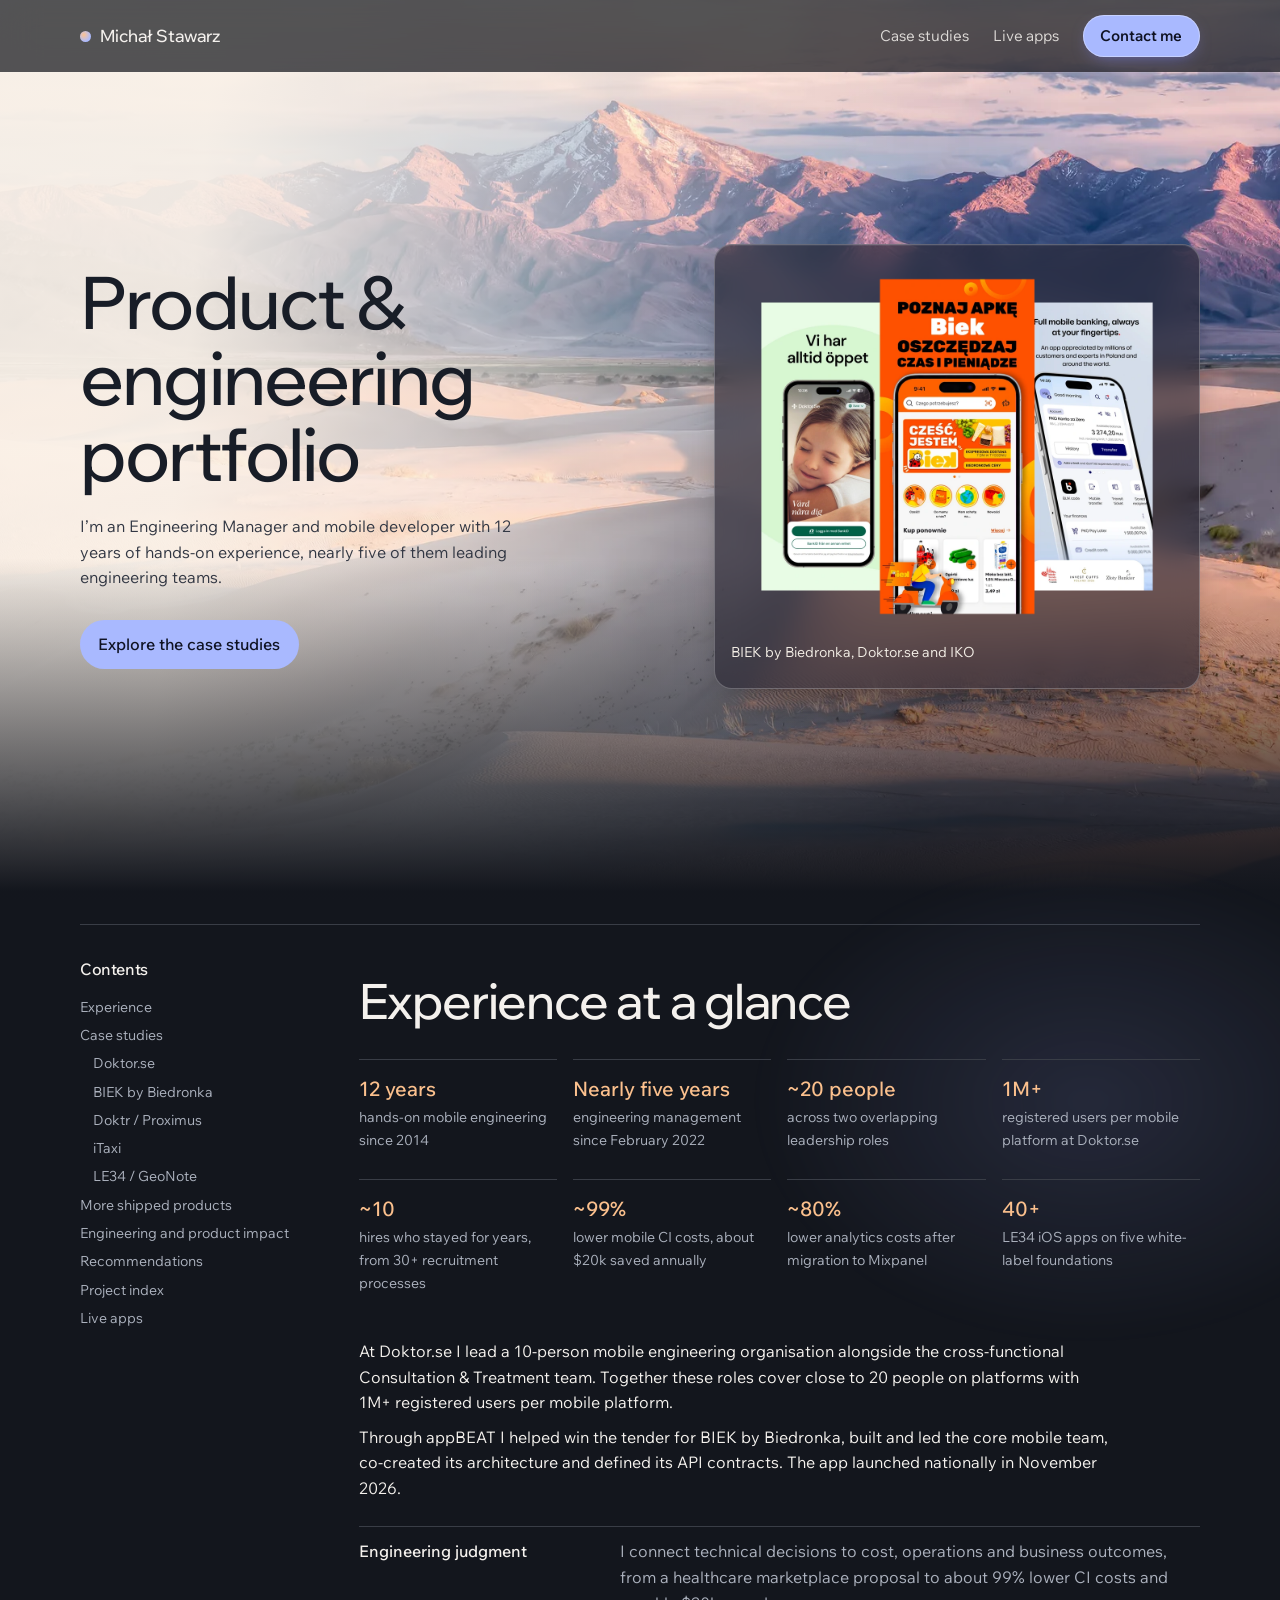
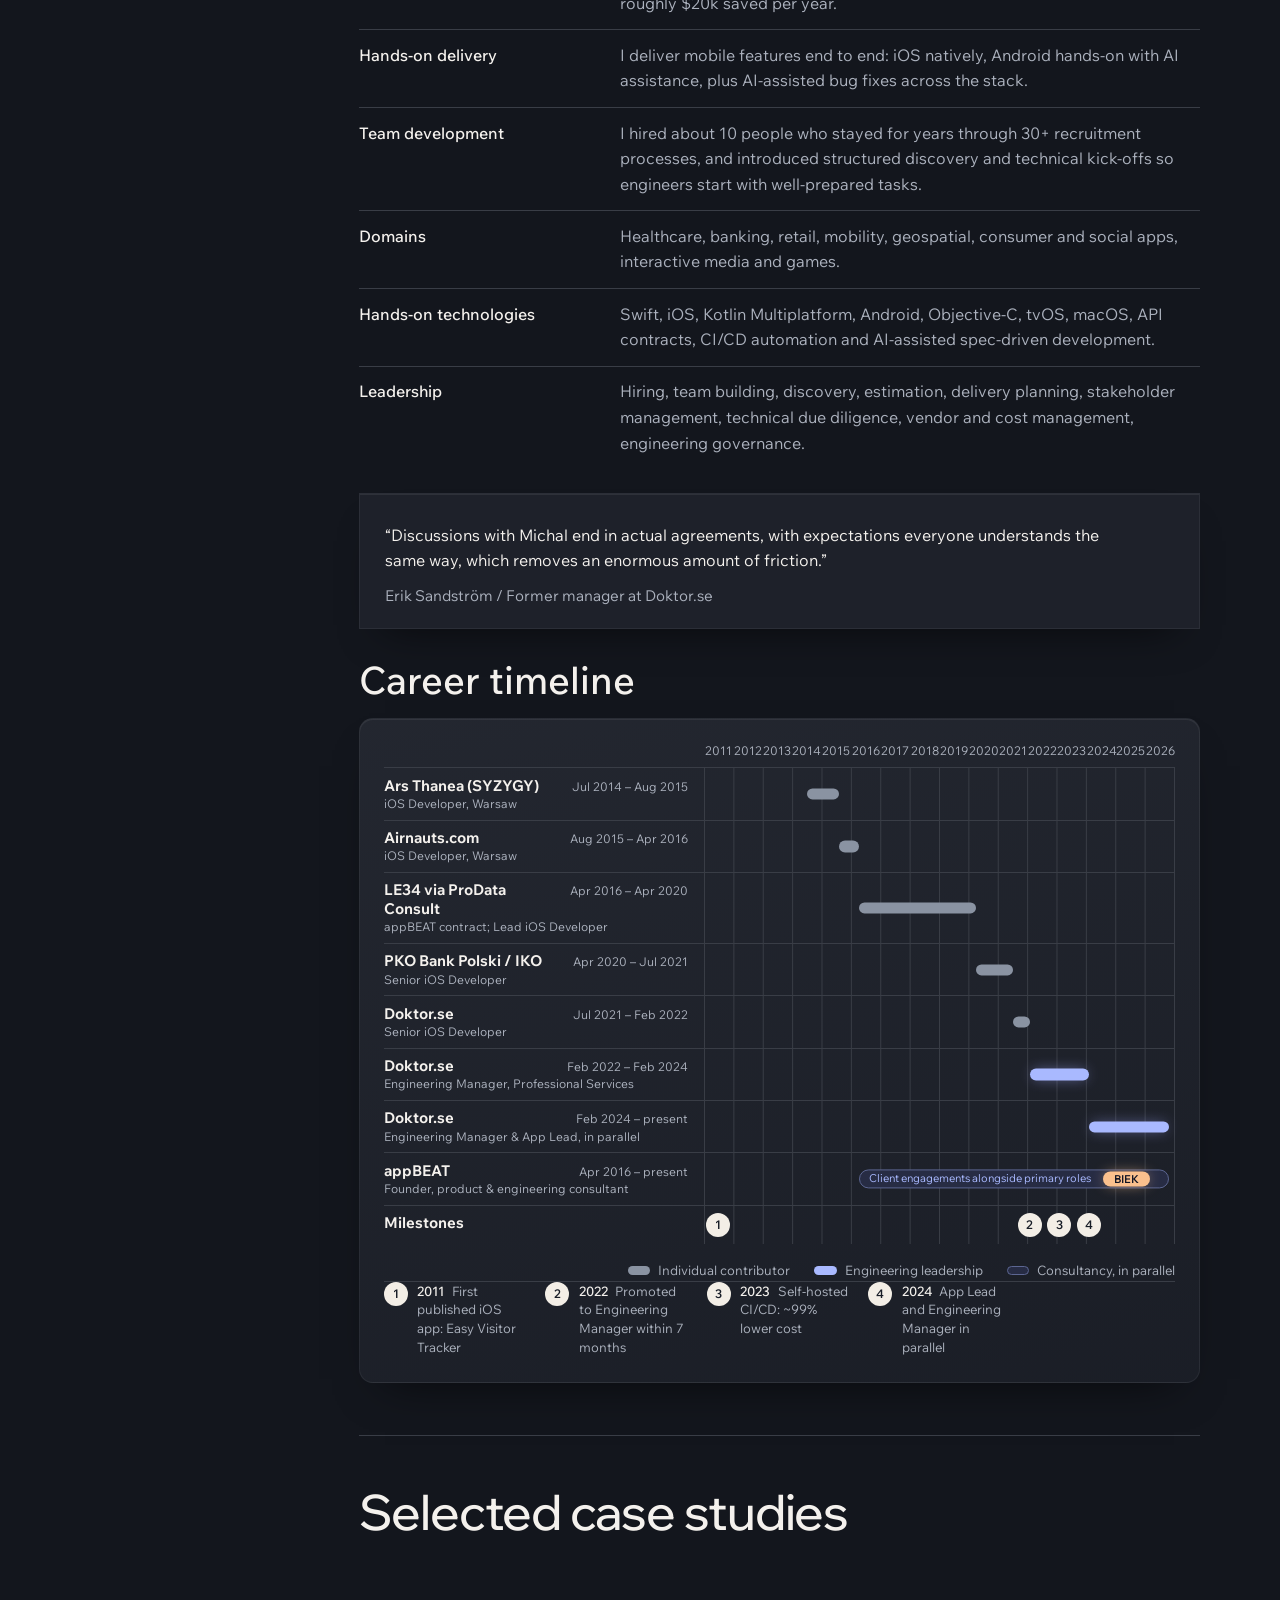
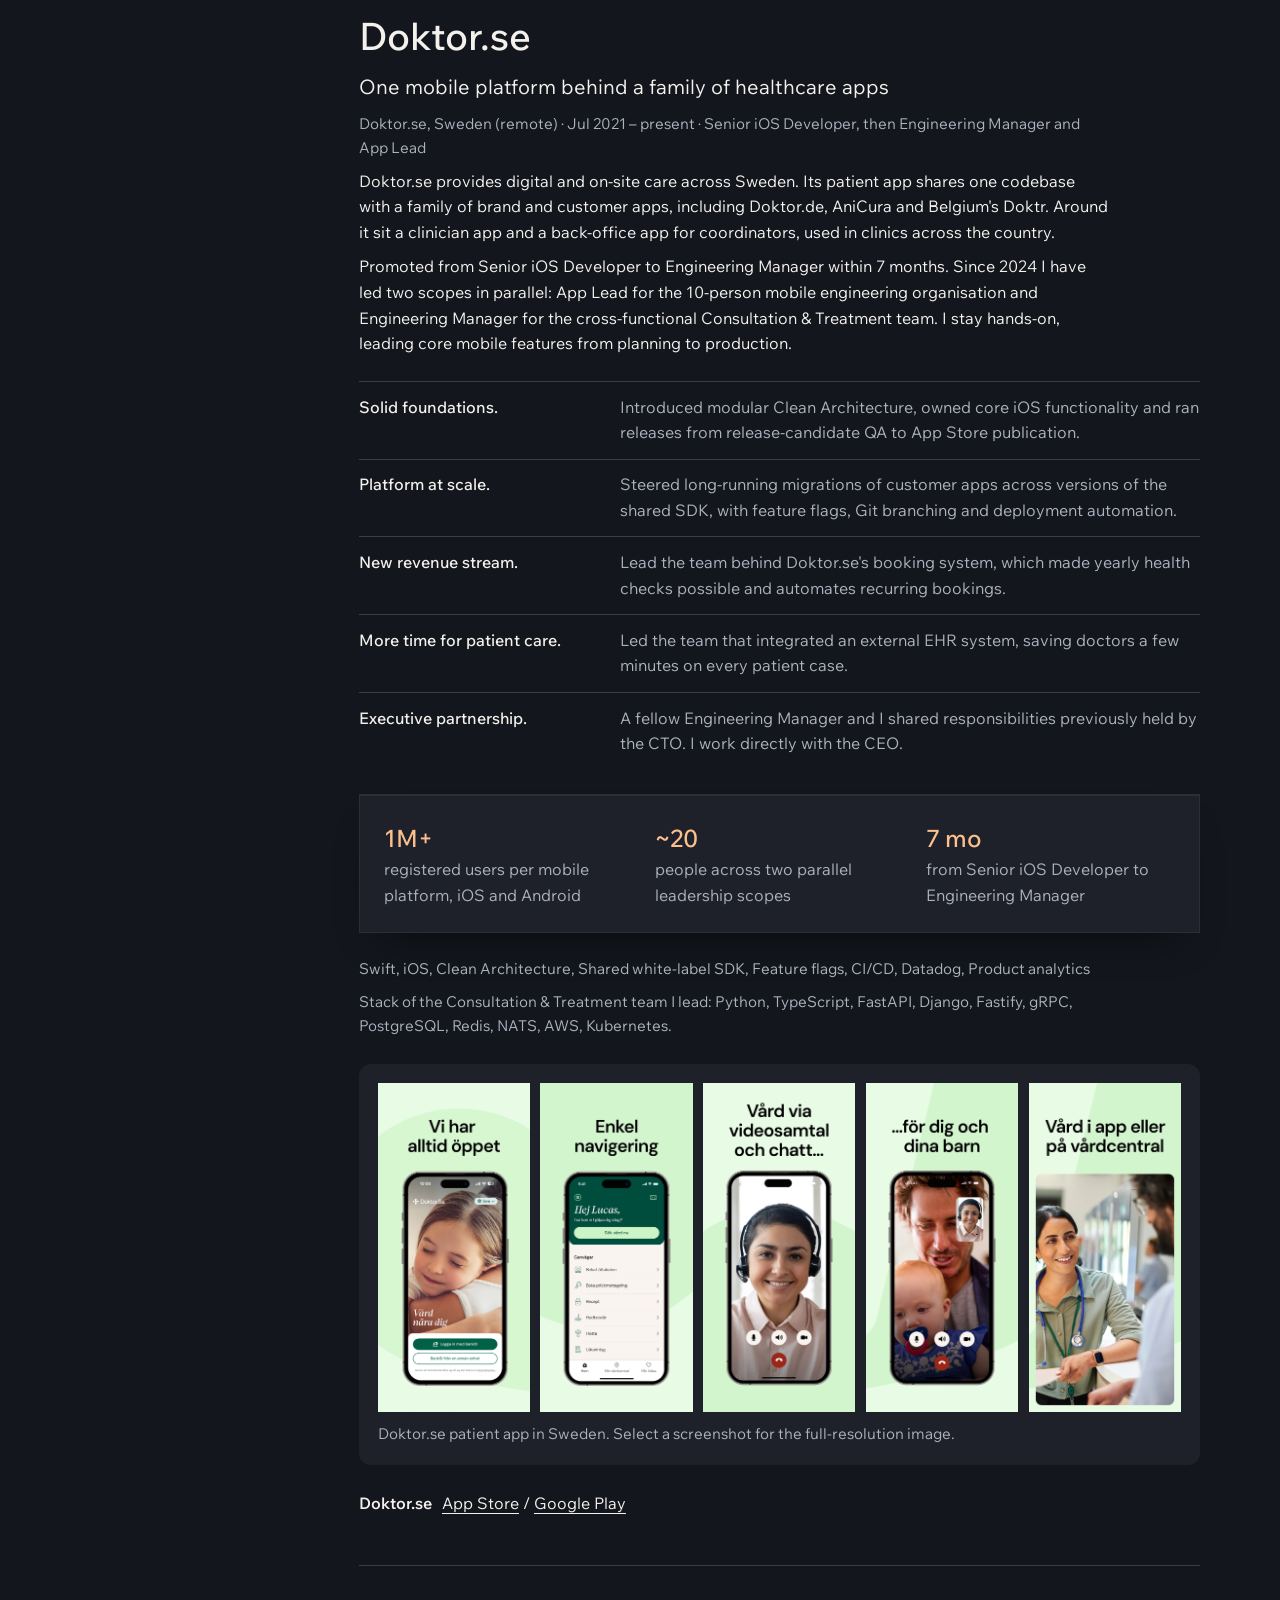
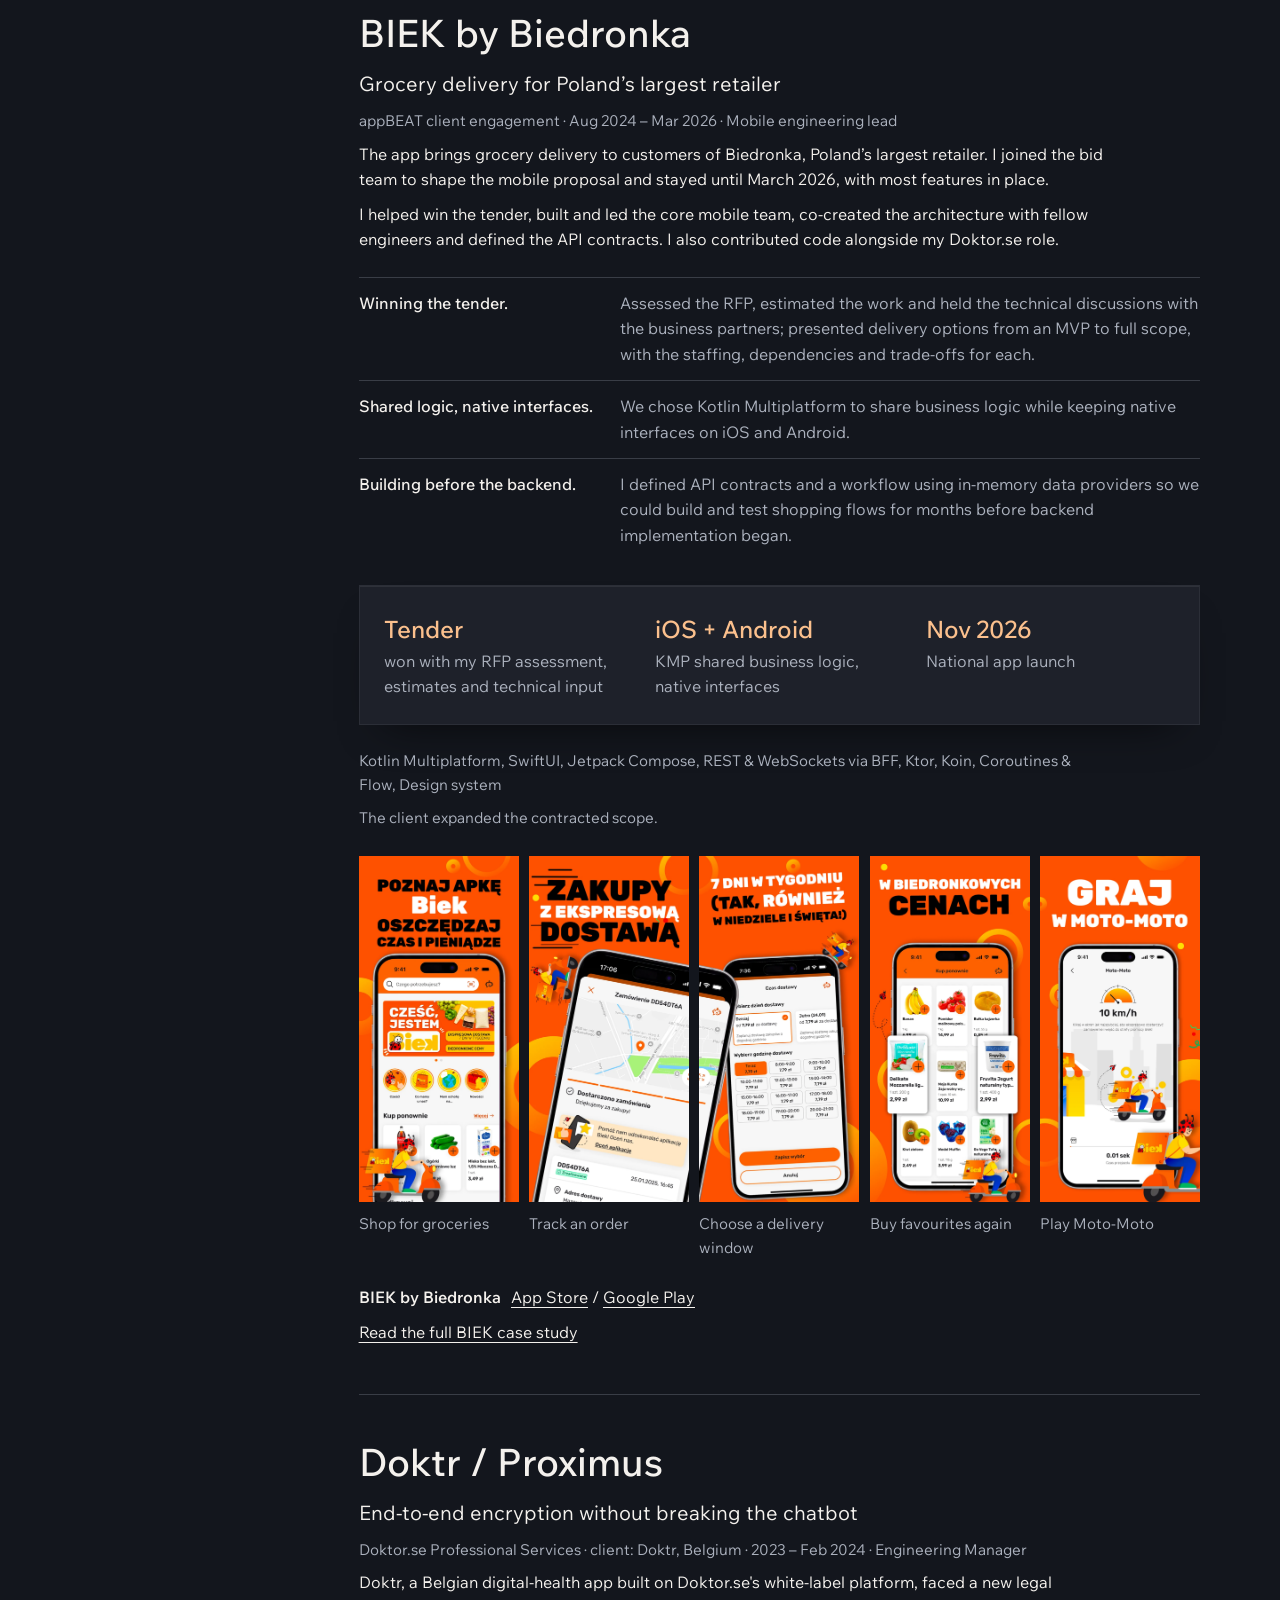
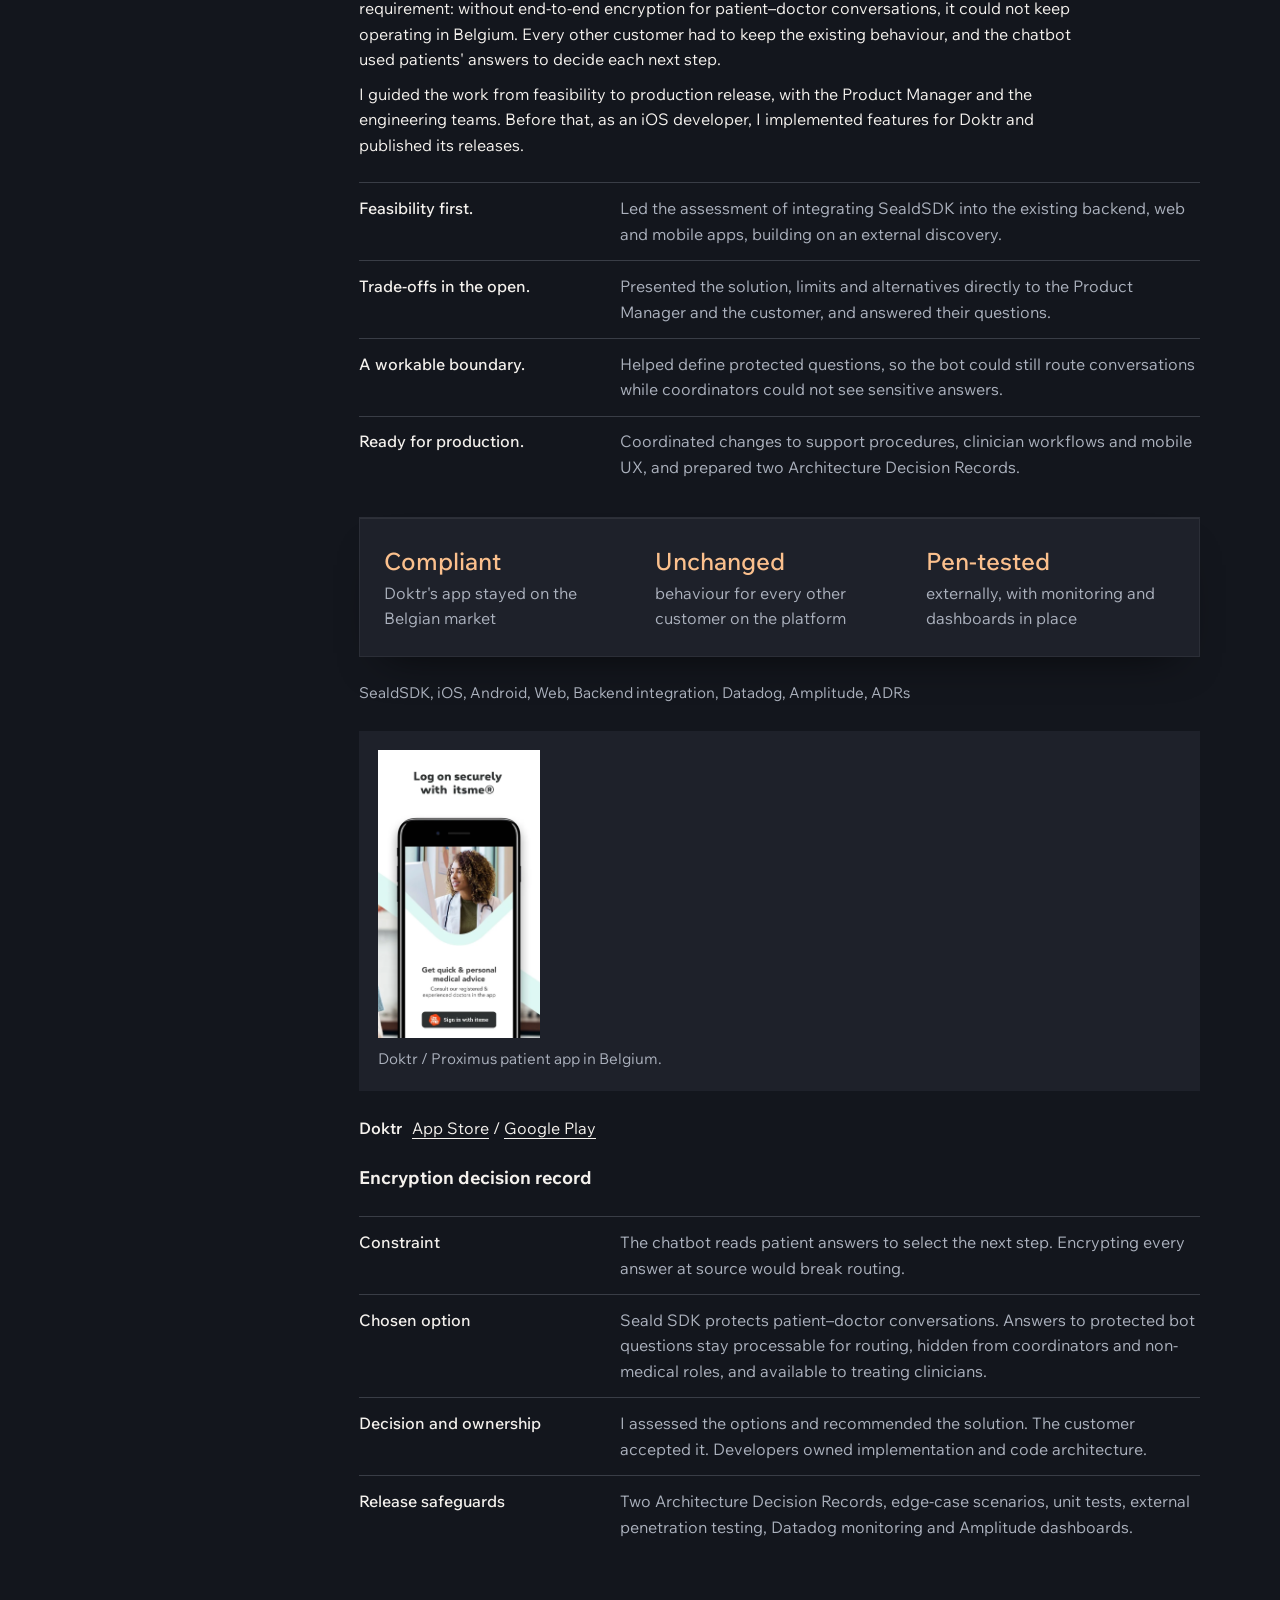
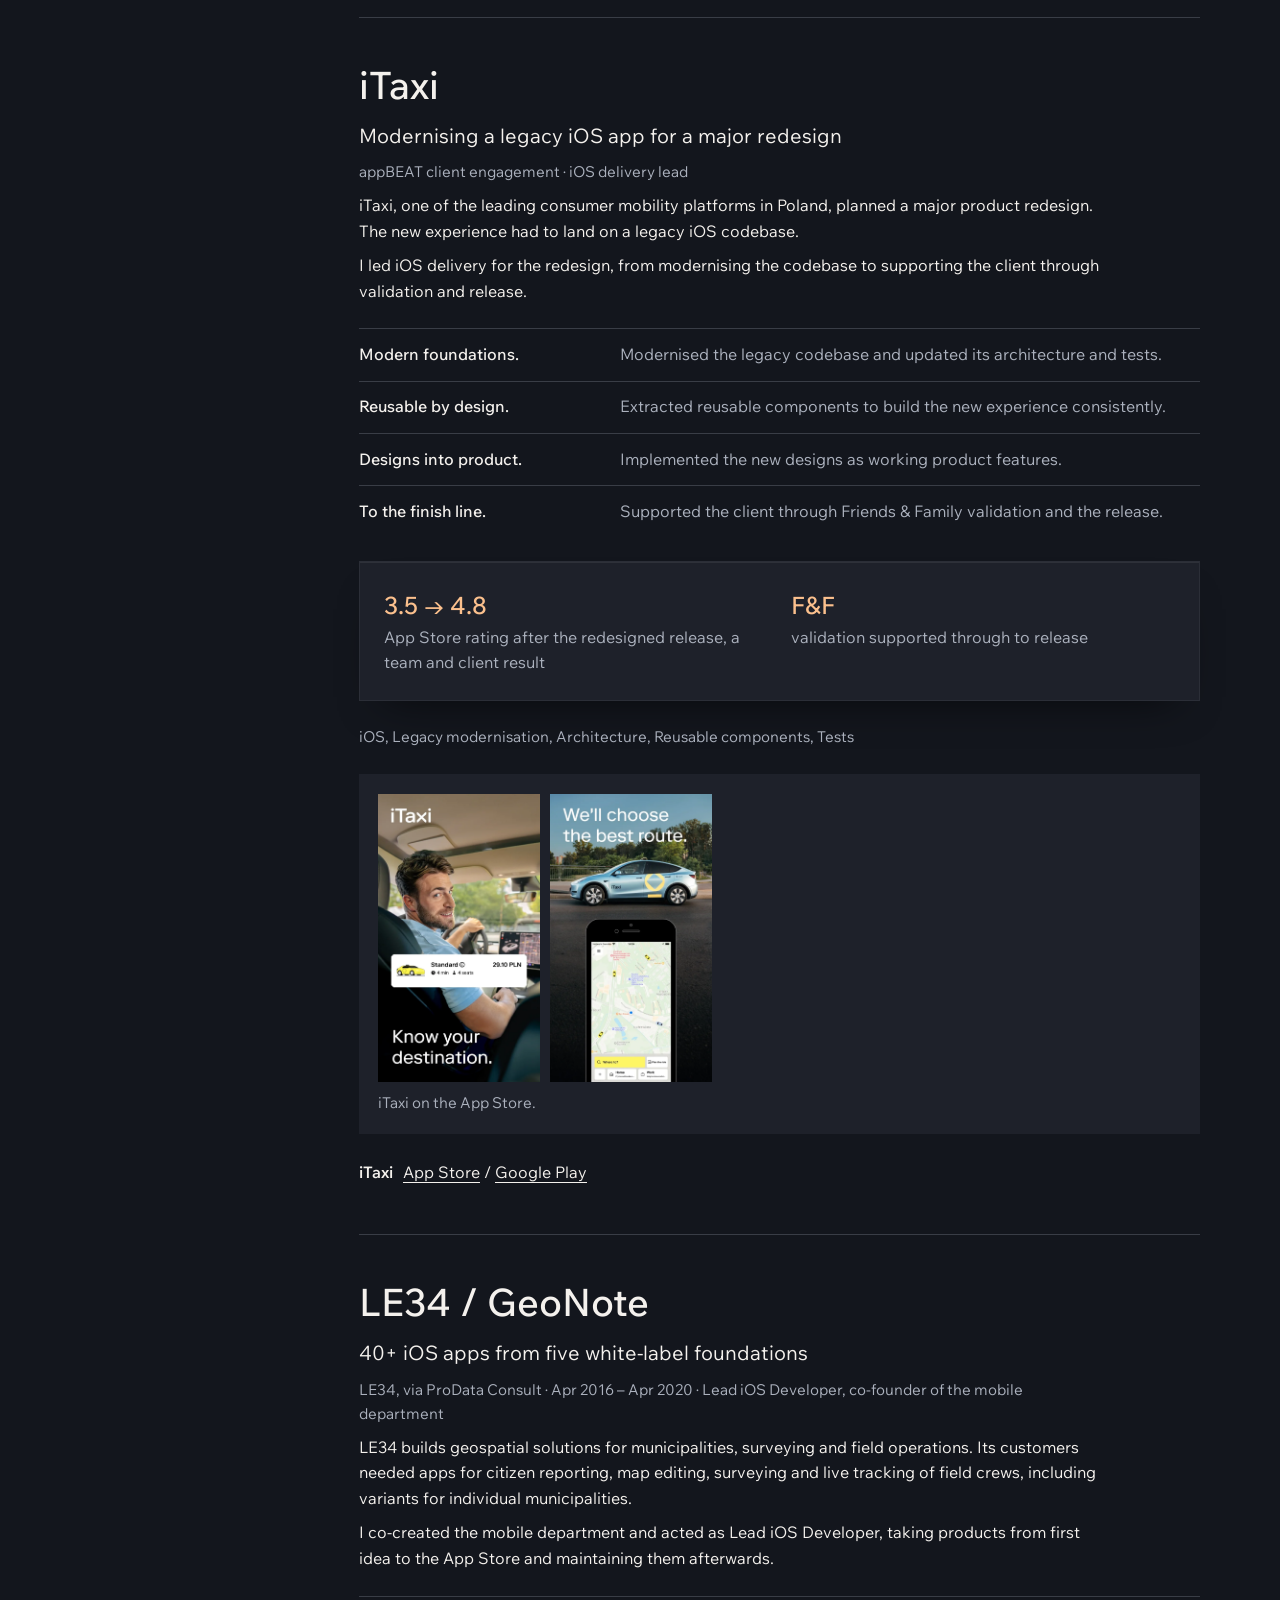
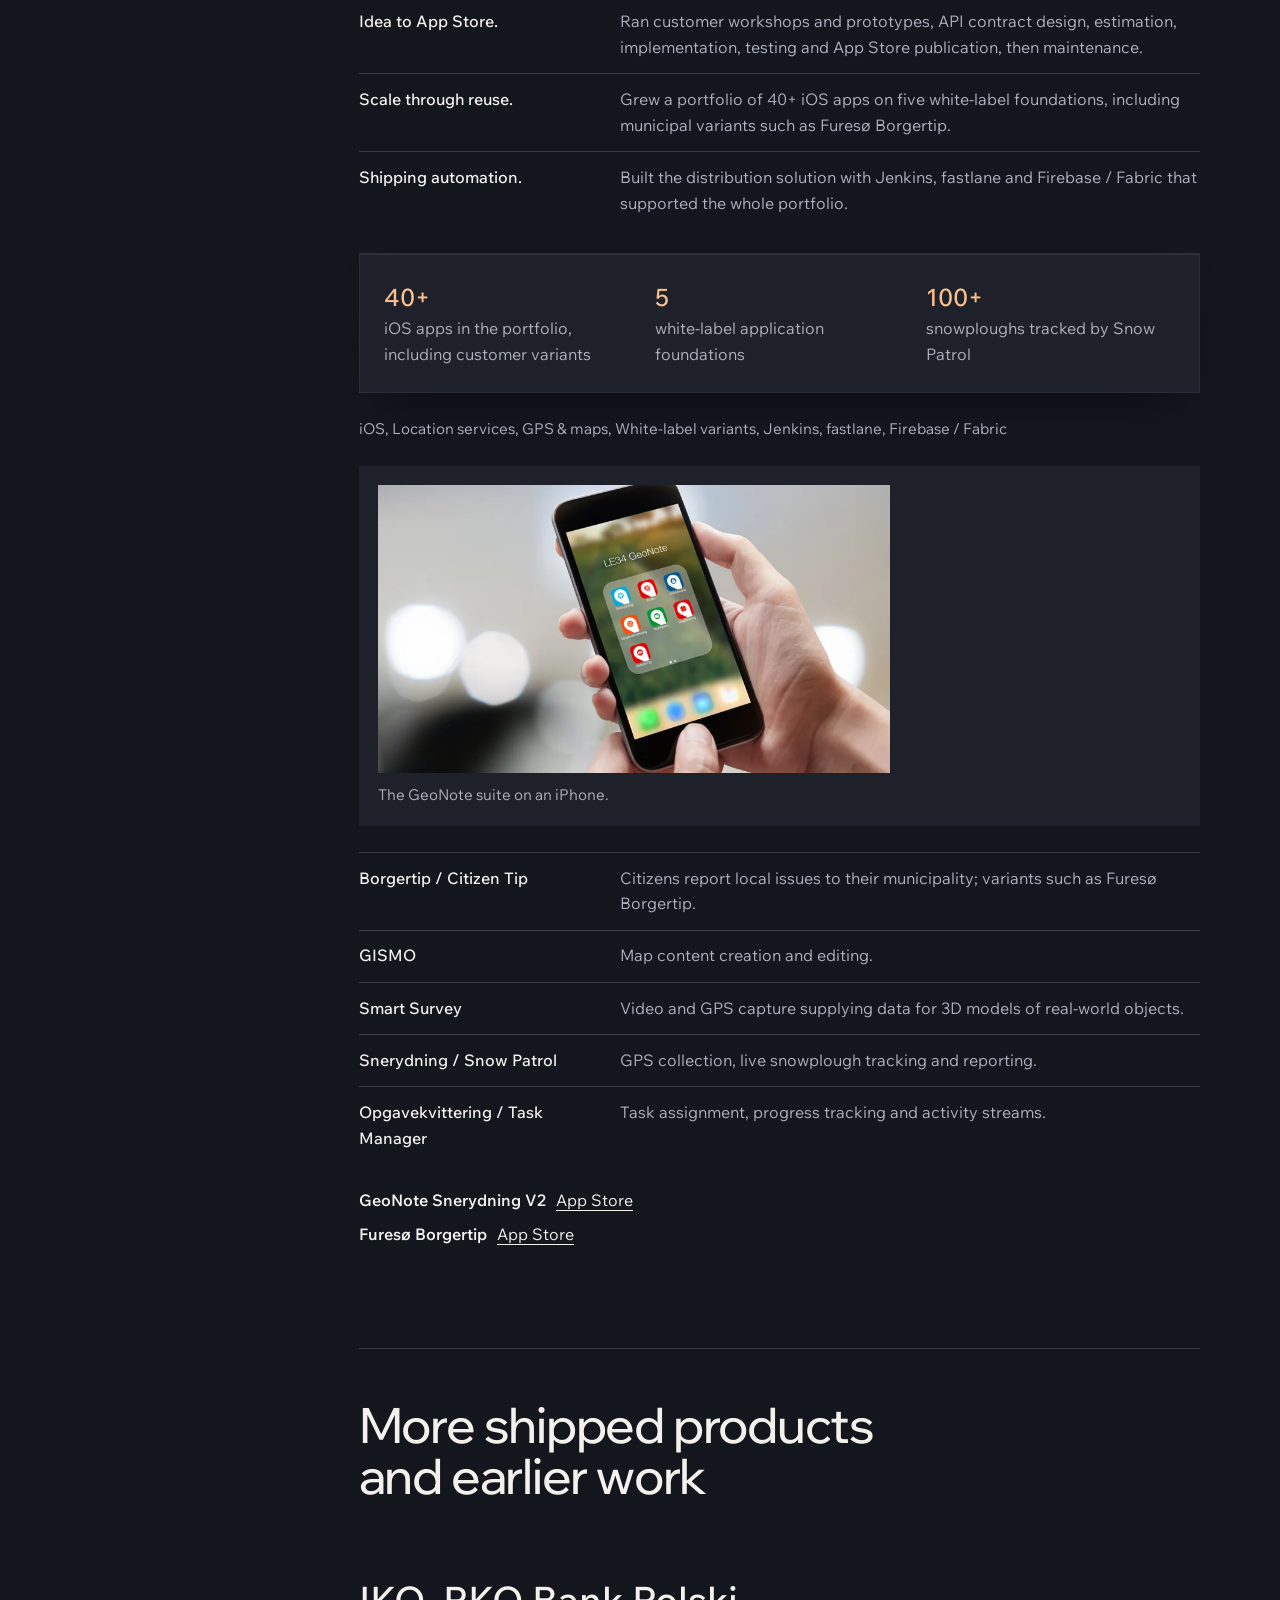
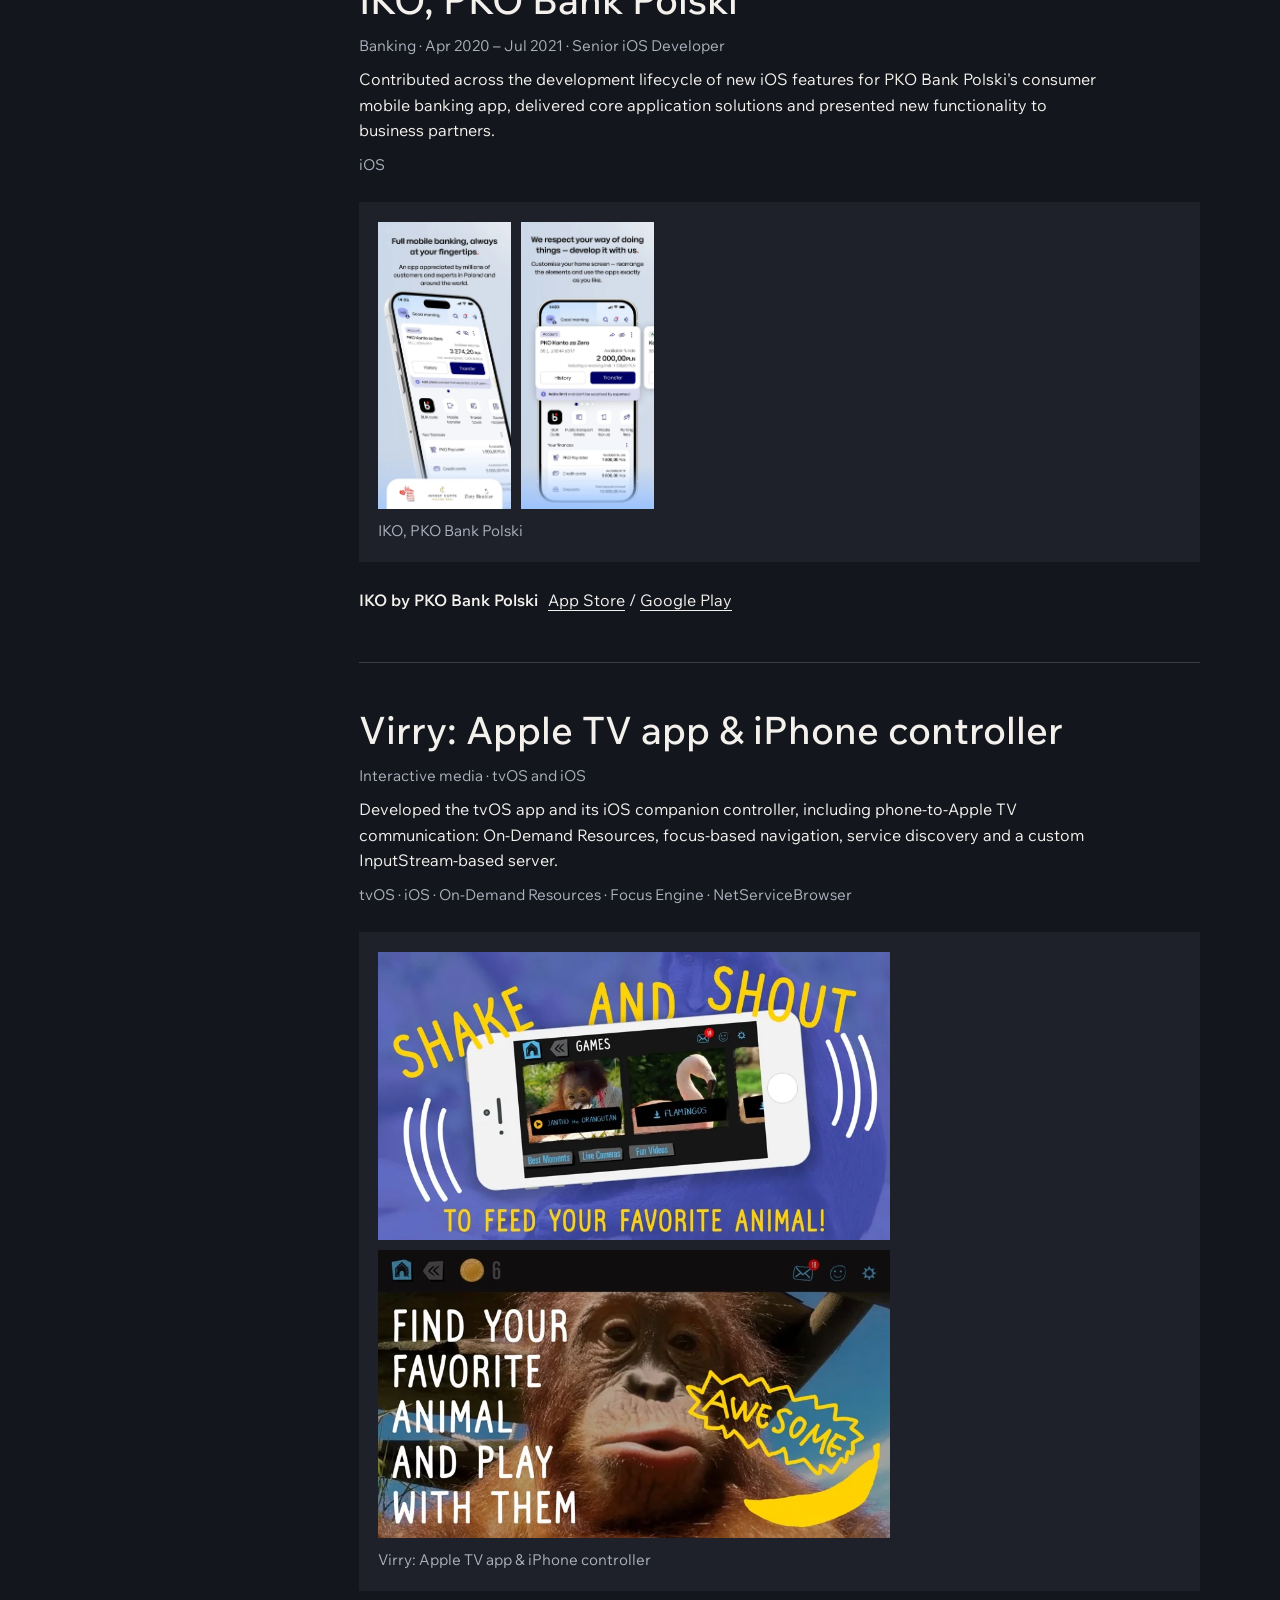
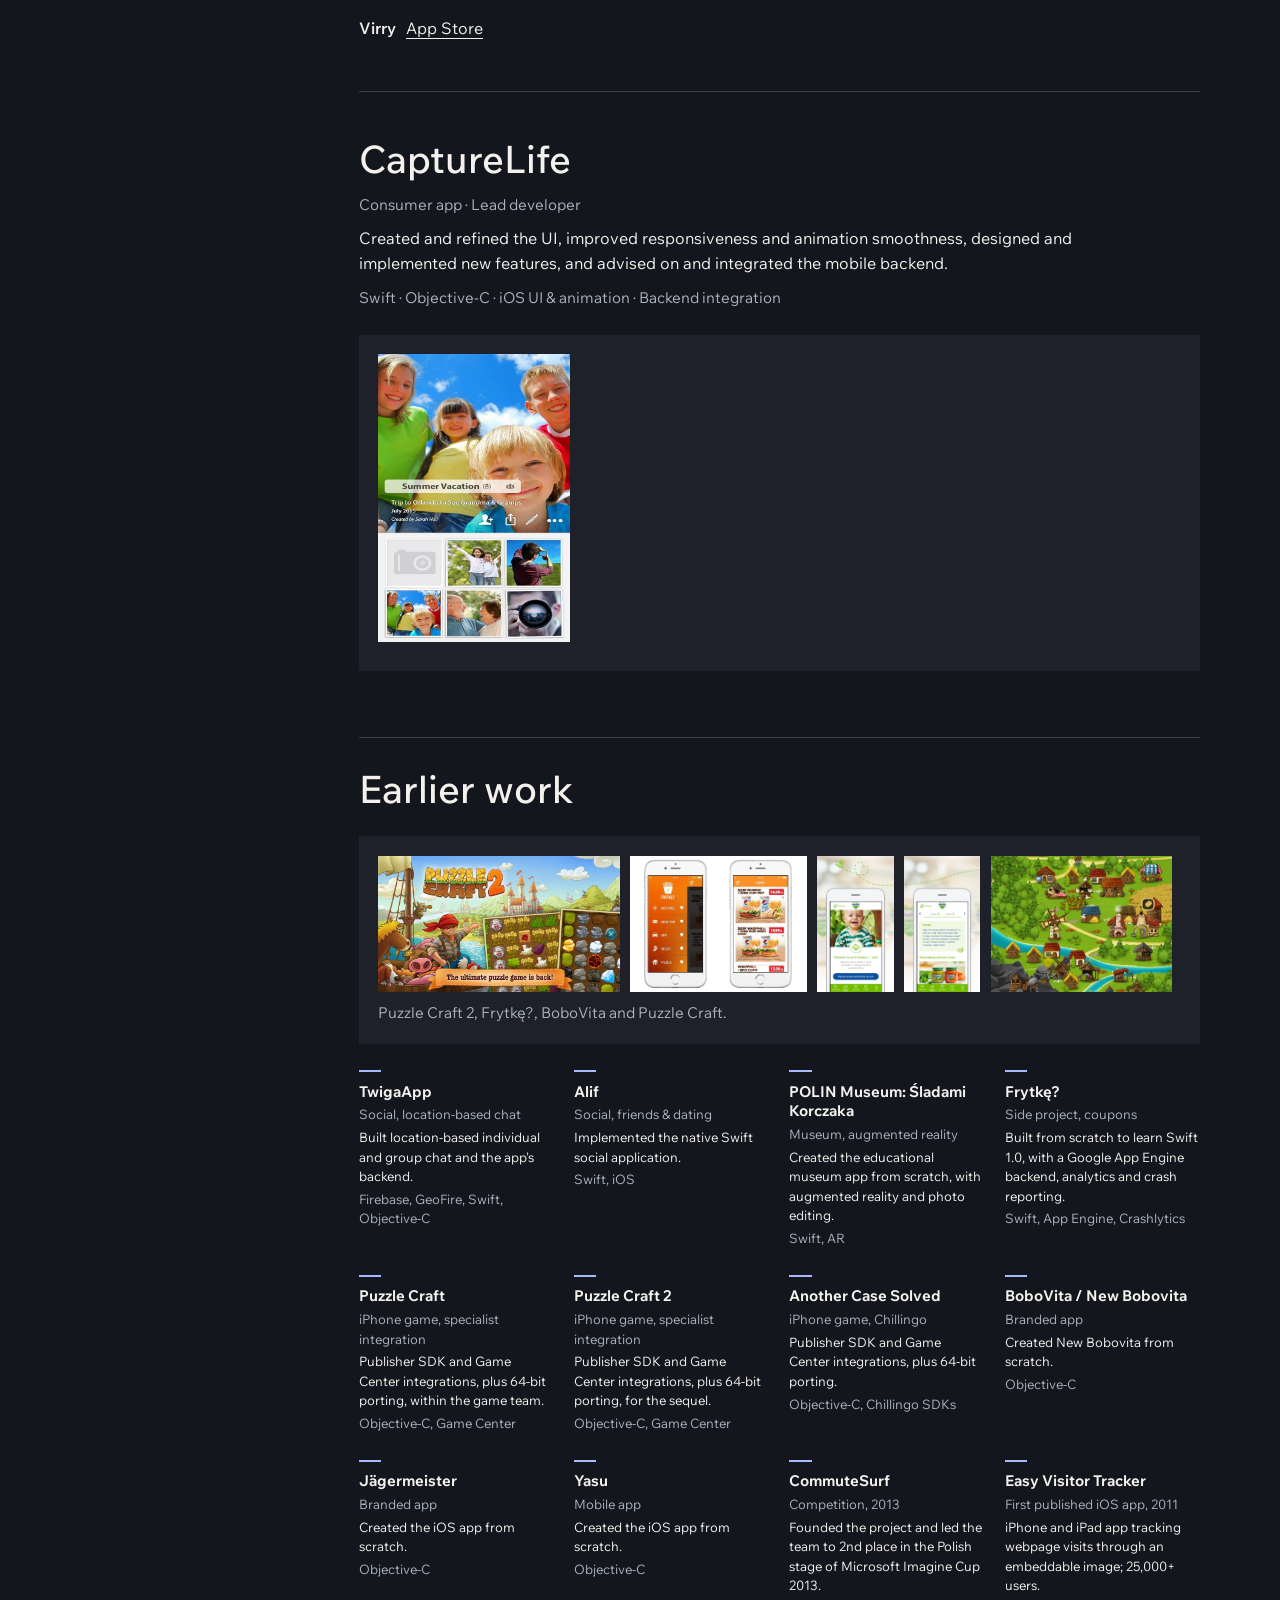
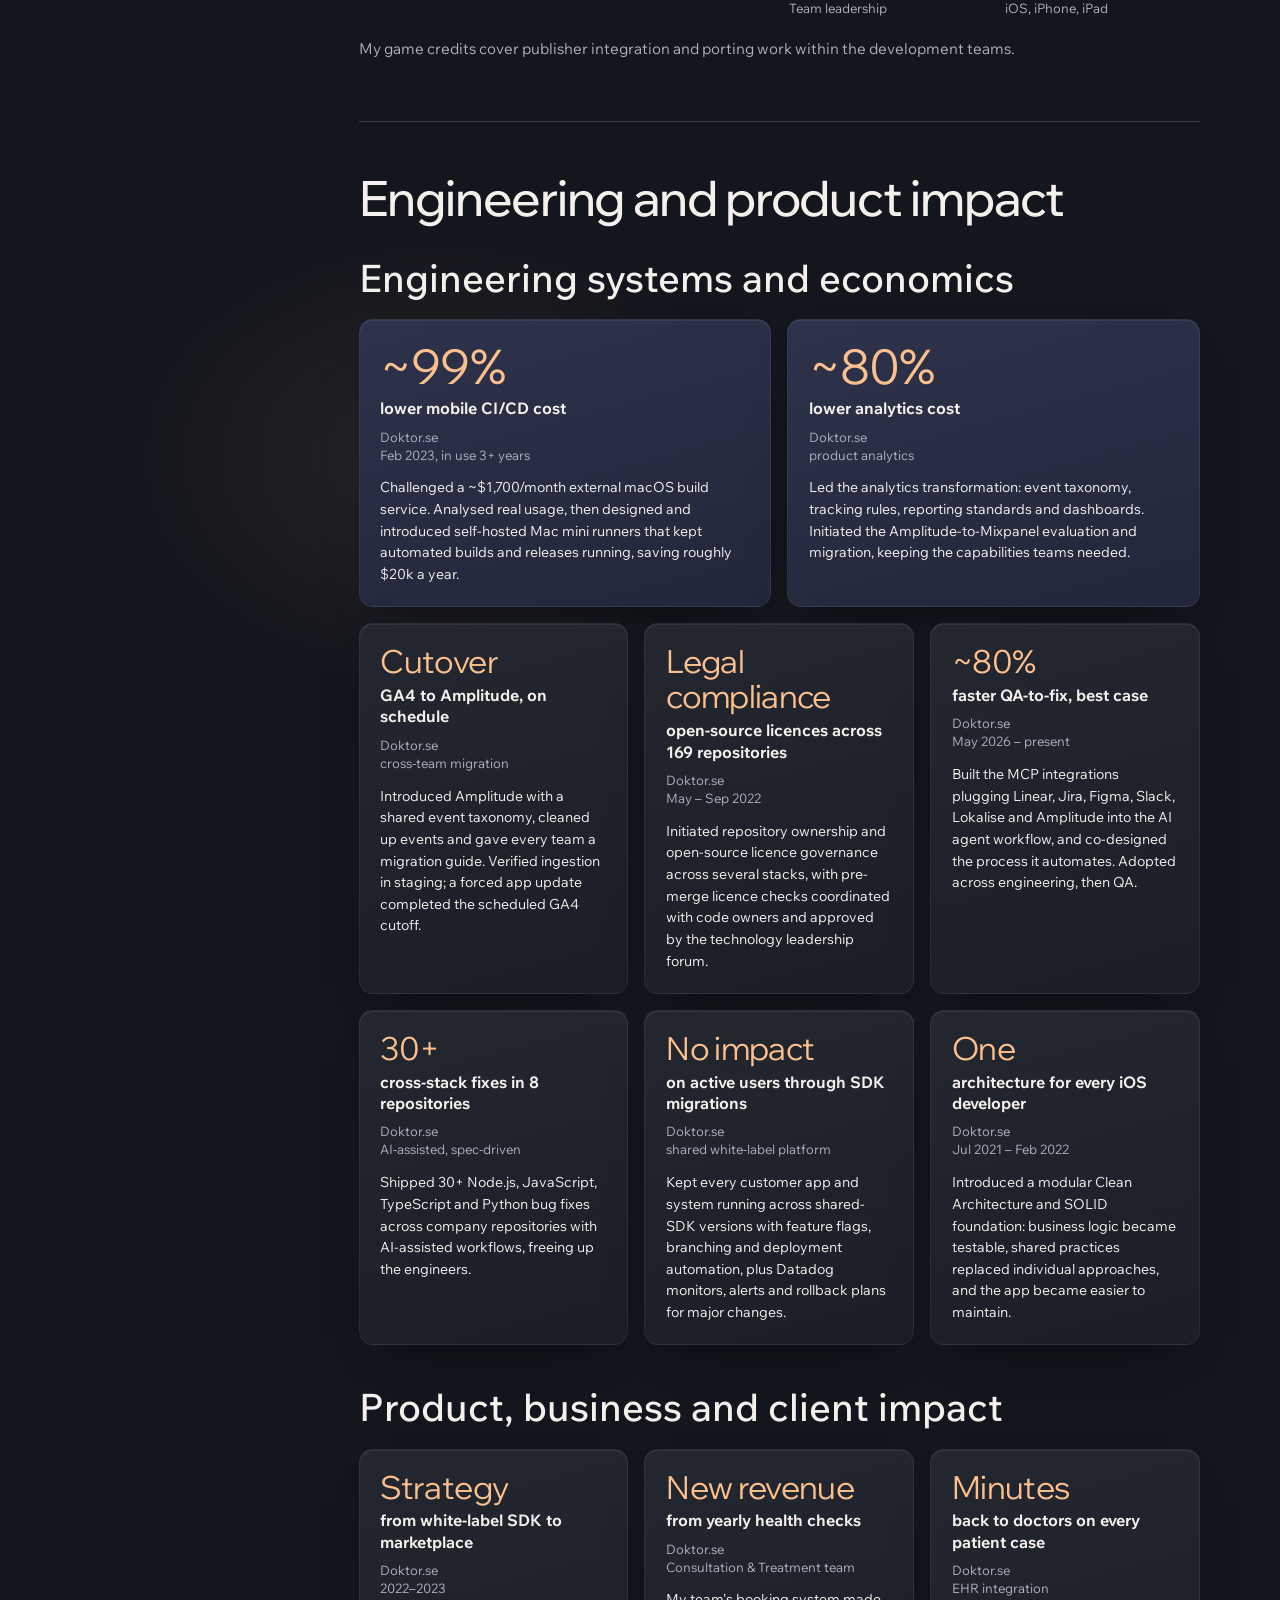
==== commit d8273701: "Update portfolio" ====
--- a/index.html
+++ b/index.html
@@ -39,7 +39,7 @@
 <ul class="live"><li class="stores"><strong>BIEK by Biedronka</strong> <span><a href="https://apps.apple.com/pl/app/biek-biedronka-express/id6761813987">App Store</a> / <a href="https://play.google.com/store/apps/details?id=pl.biek.app">Google Play</a></span></li><li class="stores"><strong>Doktor.se</strong> <span><a href="https://apps.apple.com/se/app/doktor-se-trygg-v%C3%A5rd-direkt/id1193214096">App Store</a> / <a href="https://play.google.com/store/apps/details?id=se.doktor.doktorse.production&amp;hl=pl">Google Play</a></span></li><li class="stores"><strong>iTaxi</strong> <span><a href="https://apps.apple.com/pl/app/itaxi-the-taxi-app/id505936790">App Store</a> / <a href="https://play.google.com/store/apps/details?id=com.geckolab.eotaxi.passenger&amp;hl=en">Google Play</a></span></li><li class="stores"><strong>IKO by PKO Bank Polski</strong> <span><a href="https://apps.apple.com/pl/app/iko-pko-bank-polski/id597657968">App Store</a> / <a href="https://play.google.com/store/apps/details?id=pl.pkobp.iko&amp;hl=pl">Google Play</a></span></li></ul></section>
 </div></div></main>
 <section class="close-band" id="contact" aria-labelledby="close-head"><img src="projects/estuary.webp" width="1600" height="1067" alt="" loading="lazy"><div class="close-in"><div class="book"><h2 id="close-head">Let’s talk.</h2><p>Building a product, a platform or a team? I’d be glad to hear about it.</p><a class="join" href="https://www.linkedin.com/in/michal-stawarz" target="_blank" rel="noopener noreferrer"><span>Say hello on LinkedIn <i aria-hidden="true">→</i></span><b>Message me<em> on LinkedIn</em></b></a></div></div></section>
-<footer class="foot"><div class="foot-base"><a class="identity" href="#top">Michał Stawarz</a><nav class="foot-links" aria-label="Footer"><a href="#work">Case studies</a><a href="#impact">Impact</a><a href="#apps">Live apps</a><a href="https://www.linkedin.com/in/michal-stawarz">LinkedIn</a><a href="https://github.com/StarWars">GitHub</a><a href="Michal_Stawarz_Portfolio_Case_Studies_EN.pdf" download>Portfolio PDF</a></nav><span class="legal">Warsaw, Poland</span><small class="credits">Store screenshots and product images belong to their publishers. Photographs: <a href="https://commons.wikimedia.org/wiki/File:Utah_Dunes_Landscape_-_West_Desert_District.jpg">Bob Wick, Bureau of Land Management</a>; <a href="https://commons.wikimedia.org/wiki/File:Conwy_Estuary_at_dusk_-_geograph.org.uk_-_4556293.jpg">Matt Harrop</a> (CC BY-SA 2.0), Wikimedia Commons.</small></div></footer>
+<footer class="foot"><div class="foot-base"><a class="identity" href="#top">Michał Stawarz</a><nav class="foot-links" aria-label="Footer"><a href="#work">Case studies</a><a href="#impact">Impact</a><a href="#apps">Live apps</a><a href="https://www.linkedin.com/in/michal-stawarz">LinkedIn</a><a href="https://github.com/StarWars">GitHub</a><a href="https://www.linkedin.com/pulse/start-here-engineering-leadership-ai-era-michal-stawarz-ohaff/">Writing</a><a href="Michal_Stawarz_Portfolio_Case_Studies_EN.pdf" download>Portfolio PDF</a></nav><span class="legal">Warsaw, Poland</span><small class="credits">Store screenshots and product images belong to their publishers. Photographs: <a href="https://commons.wikimedia.org/wiki/File:Utah_Dunes_Landscape_-_West_Desert_District.jpg">Bob Wick, Bureau of Land Management</a>; <a href="https://commons.wikimedia.org/wiki/File:Conwy_Estuary_at_dusk_-_geograph.org.uk_-_4556293.jpg">Matt Harrop</a> (CC BY-SA 2.0), Wikimedia Commons.</small></div></footer>
 <script>document.querySelector('aside details').addEventListener('click',function(event){if(event.target.closest('a'))this.open=false})</script>
 <script>(()=>{const nav=document.querySelector("[data-nav]");if(nav){const s=document.createElement("i");s.setAttribute("aria-hidden","true");s.style.cssText="position:absolute;top:48px;left:0;width:1px;height:1px";document.body.prepend(s);if("IntersectionObserver"in window){new IntersectionObserver(([e])=>nav.classList.toggle("is-solid",!e.isIntersecting)).observe(s)}else{const set=()=>nav.classList.toggle("is-solid",scrollY>48);set();addEventListener("scroll",set,{passive:true})}}const c=document.querySelector(".career");if(c&&!matchMedia("(prefers-reduced-motion: reduce)").matches&&"IntersectionObserver"in window){const bars=[...c.querySelectorAll(".bar")];bars.forEach((b,i)=>b.style.transitionDelay=i*90+"ms");c.querySelectorAll(".track .dot").forEach((d,i)=>d.style.transitionDelay=bars.length*90+i*120+"ms");c.classList.add("is-waiting");const io=new IntersectionObserver(es=>{if(es.some(e=>e.isIntersecting)){c.classList.remove("is-waiting");io.disconnect()}},{threshold:.3});io.observe(c)}})();</script>
 </body></html>
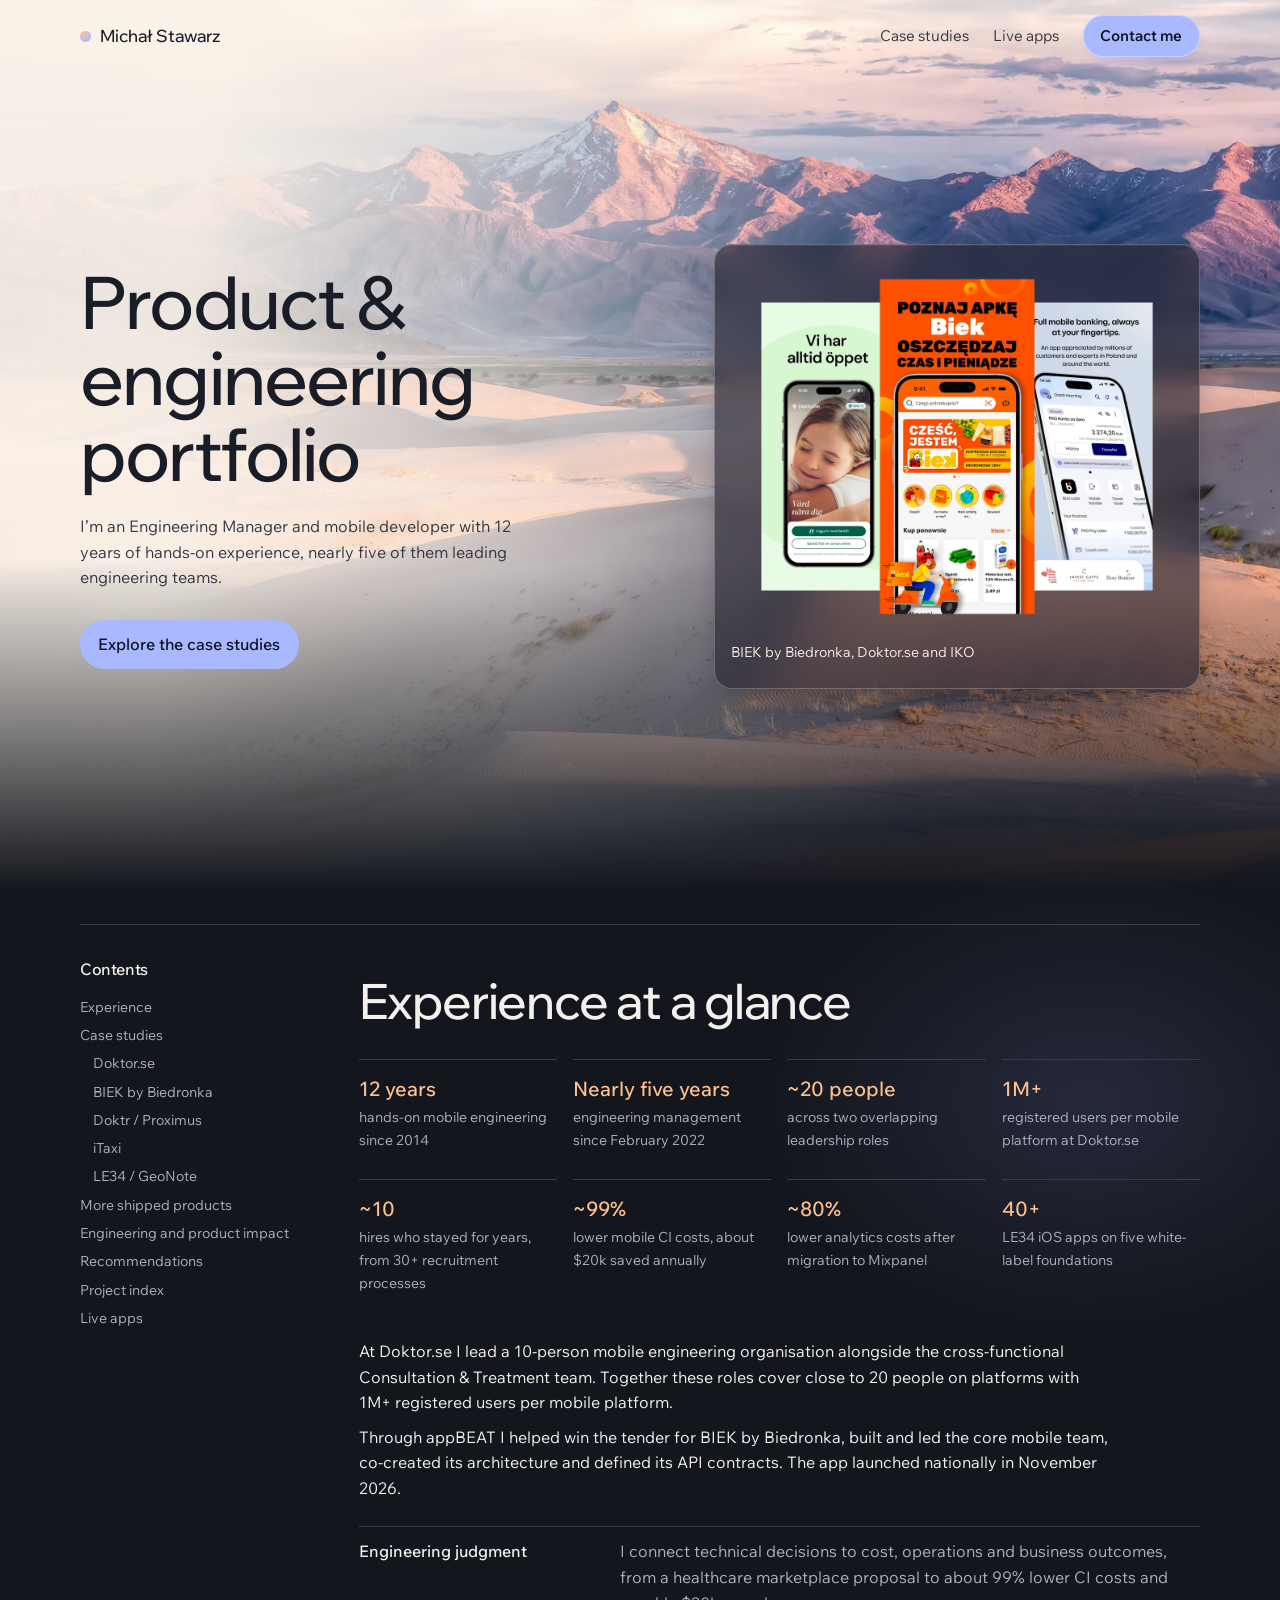
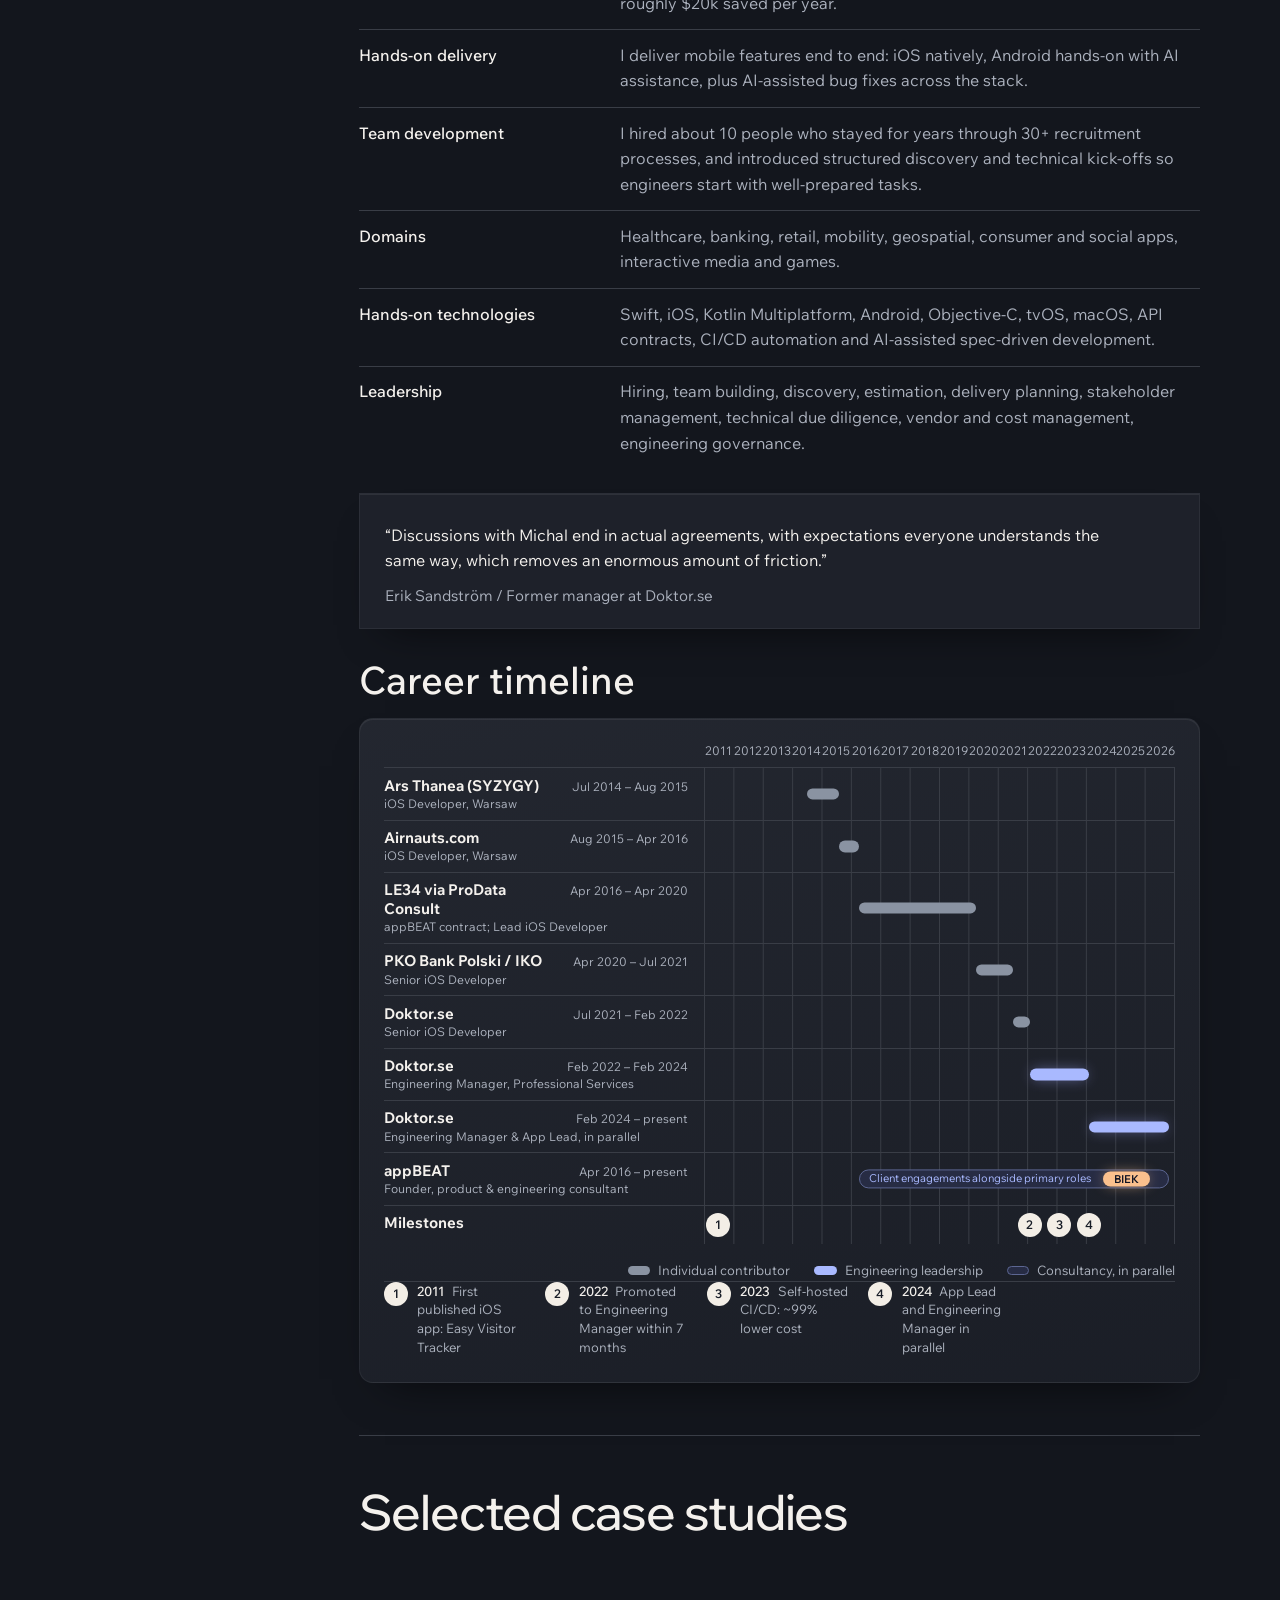
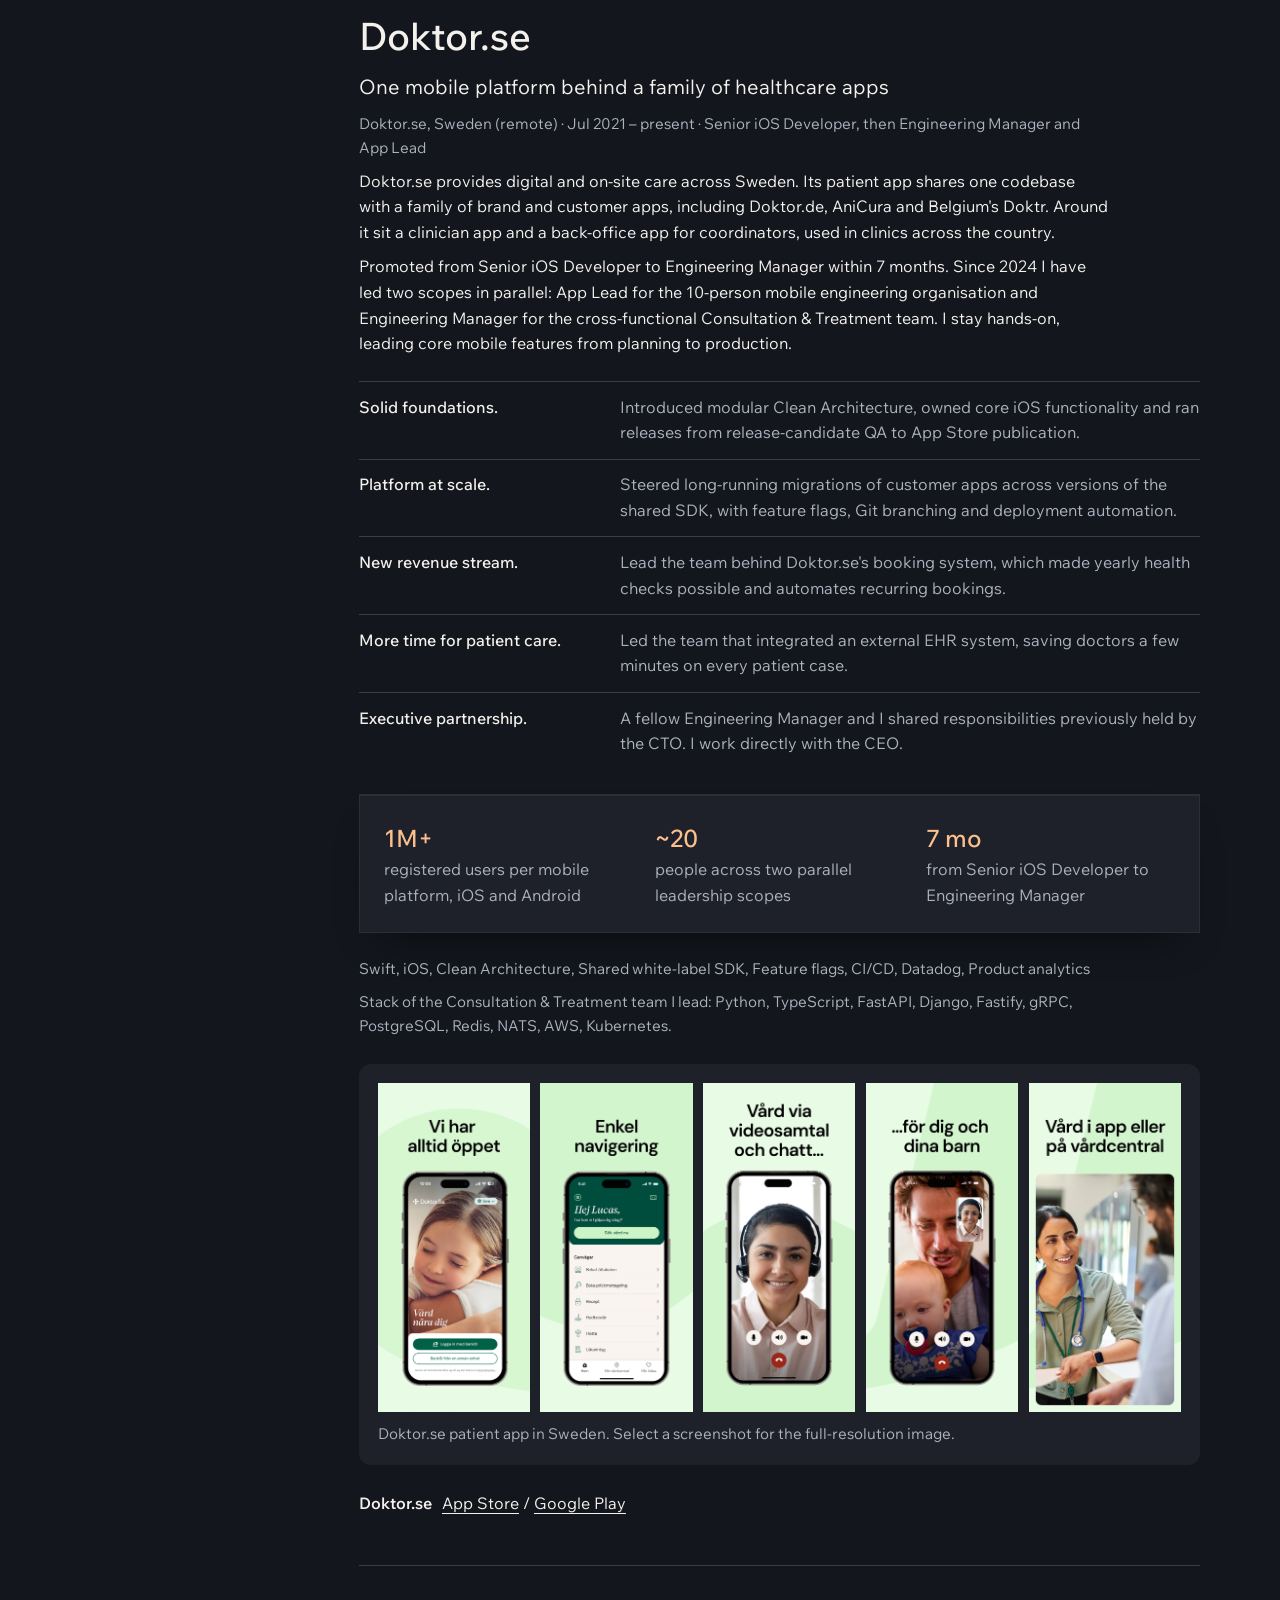
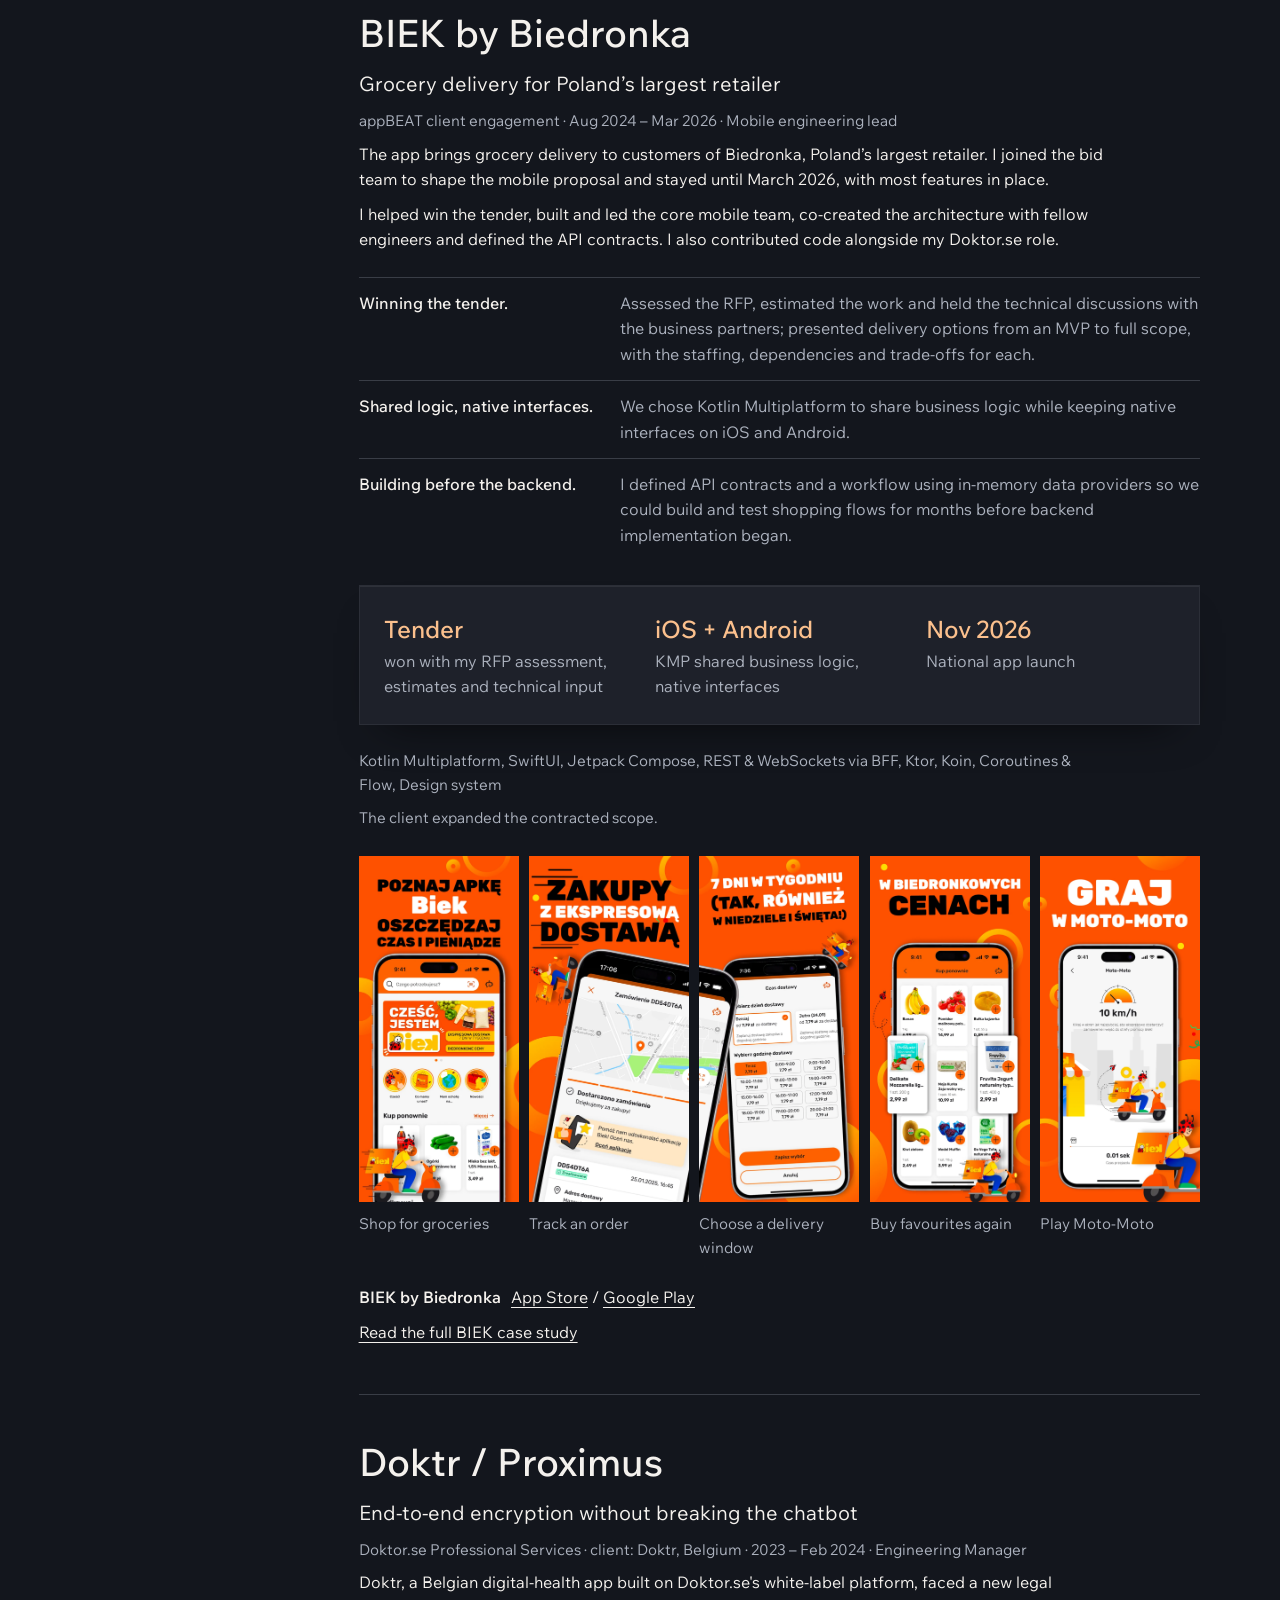
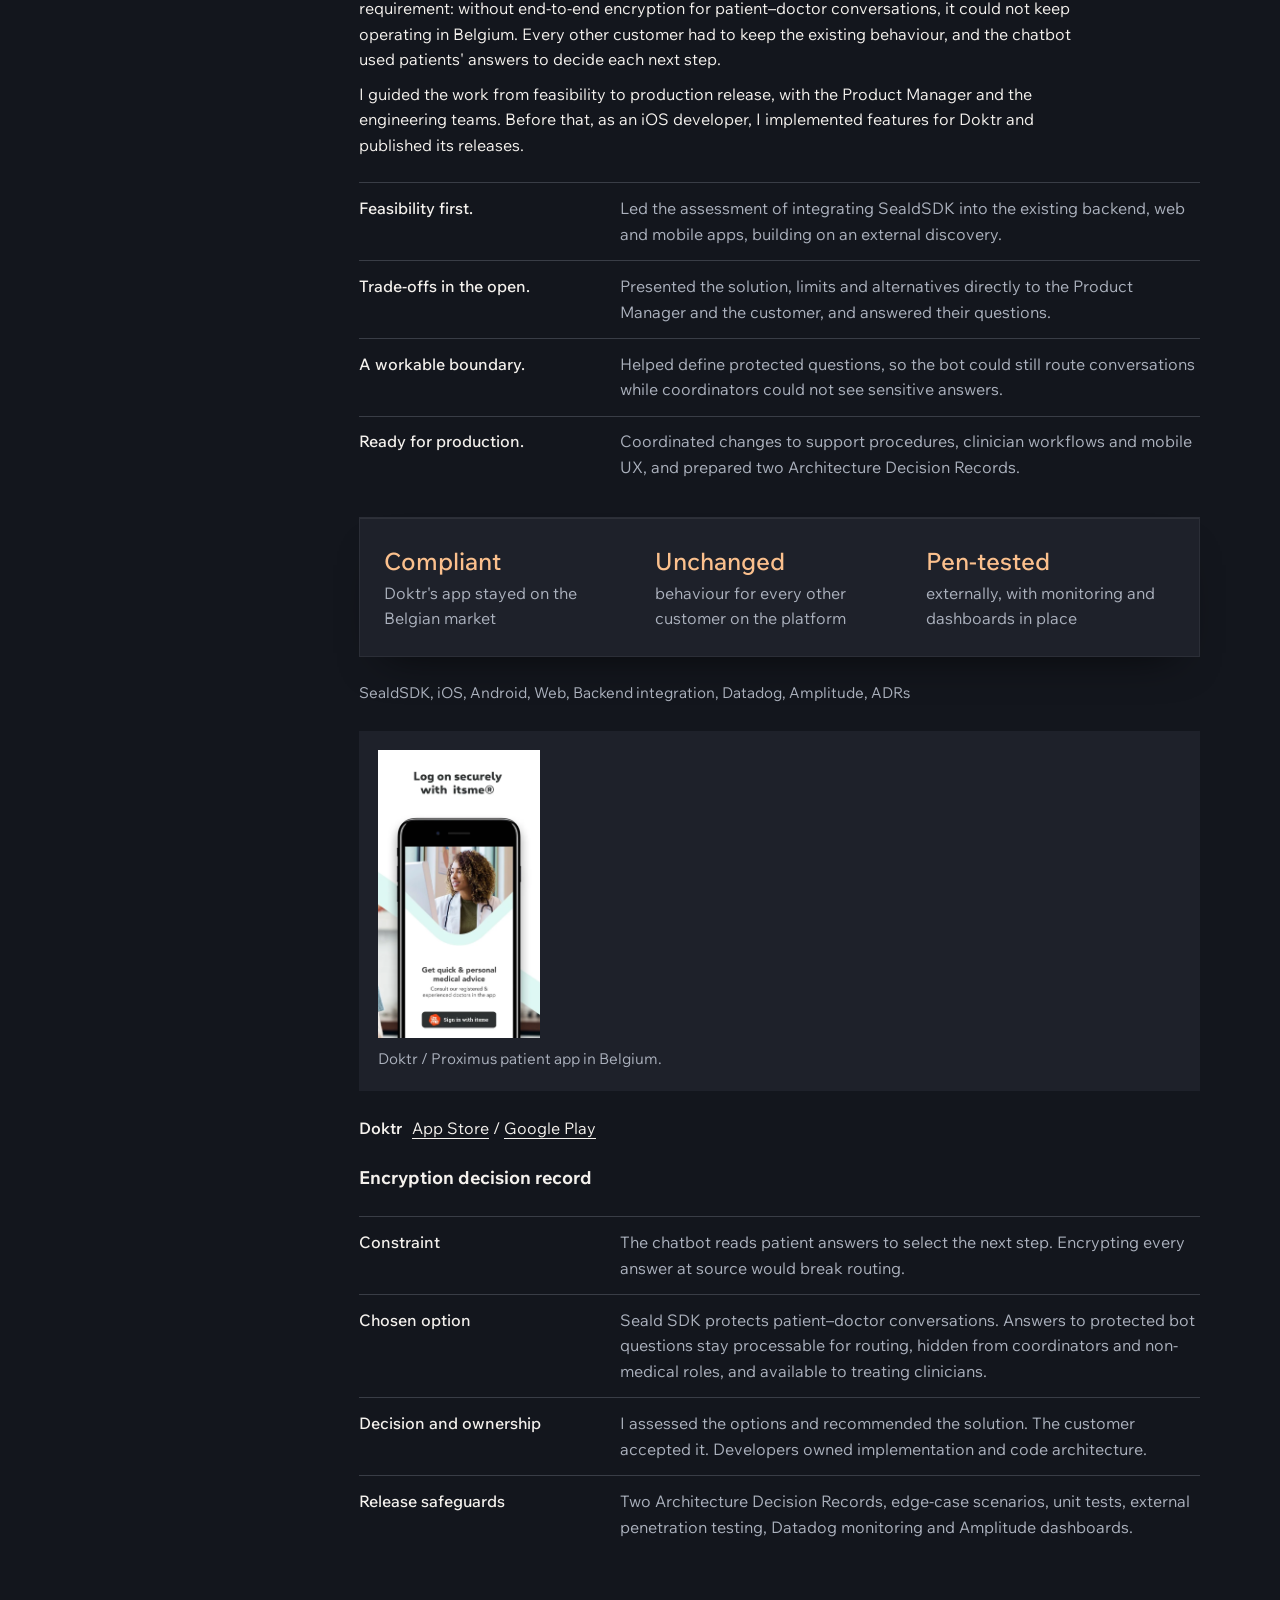
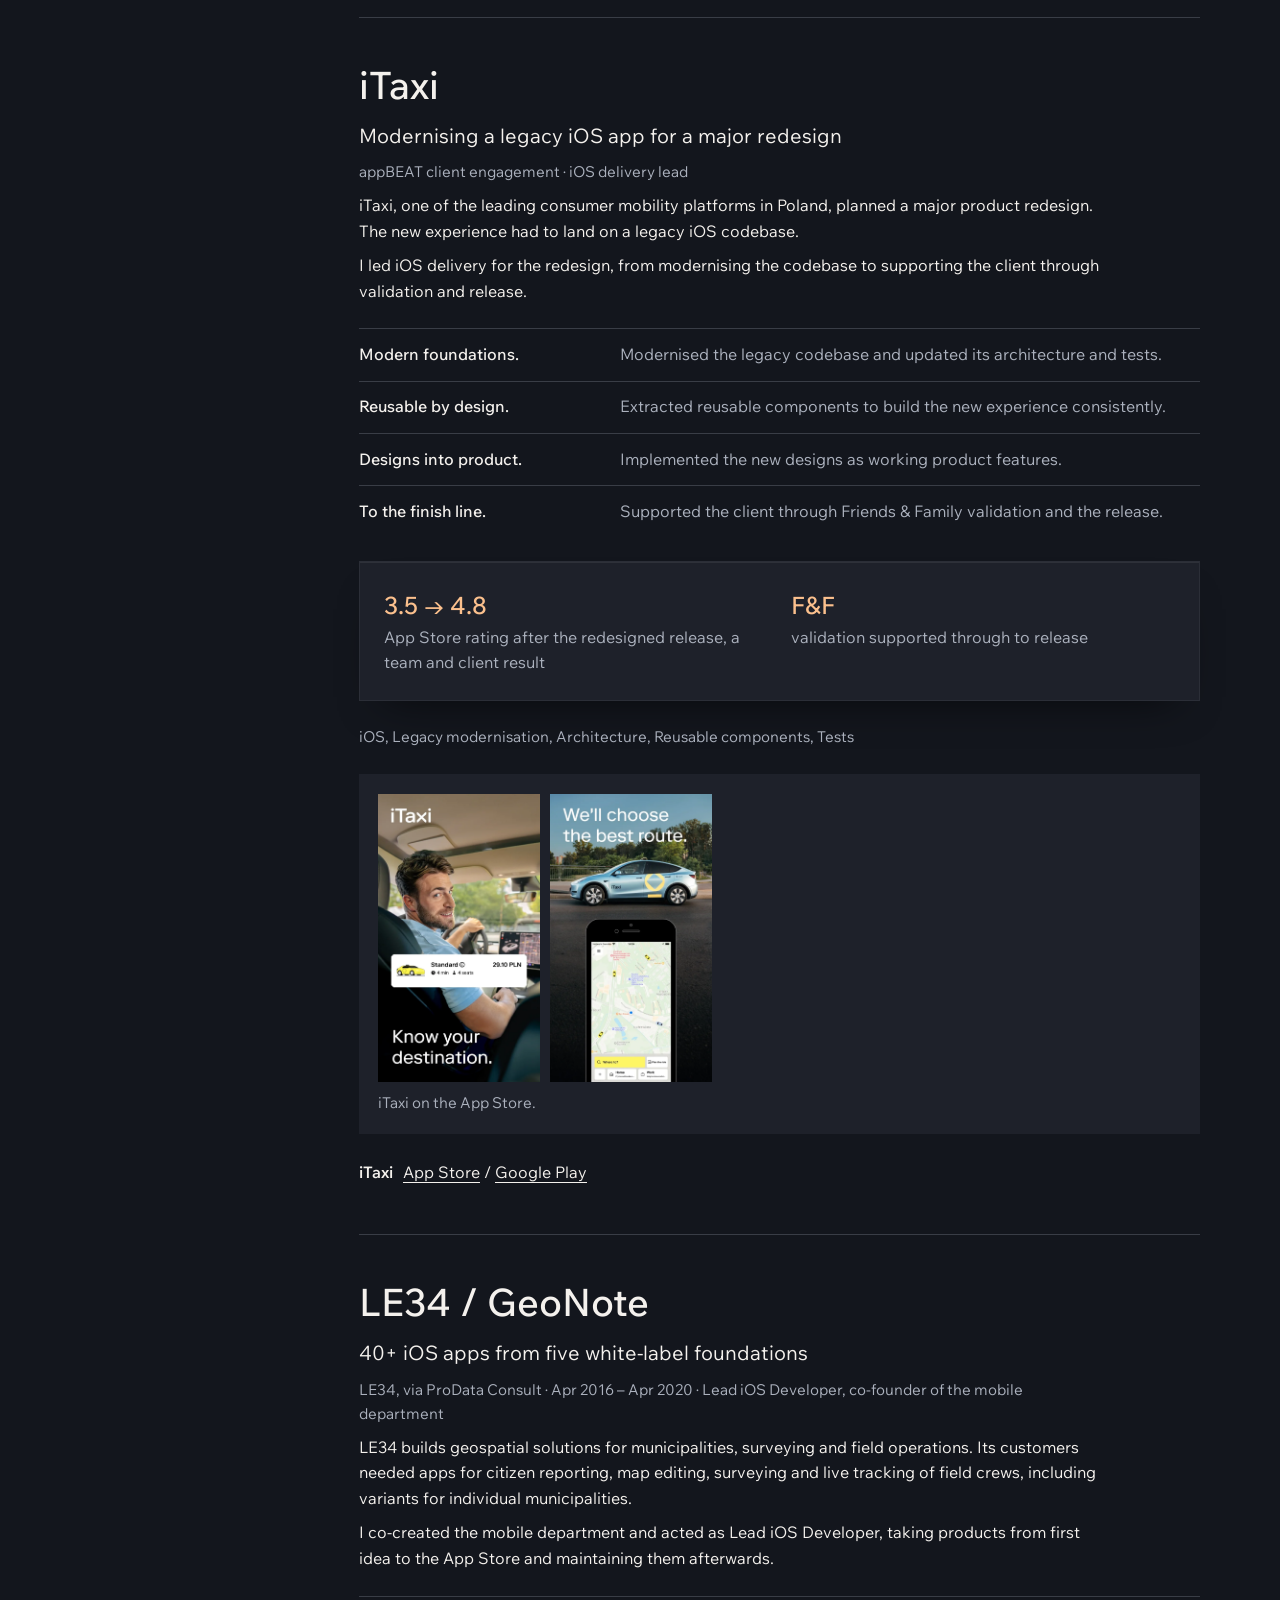
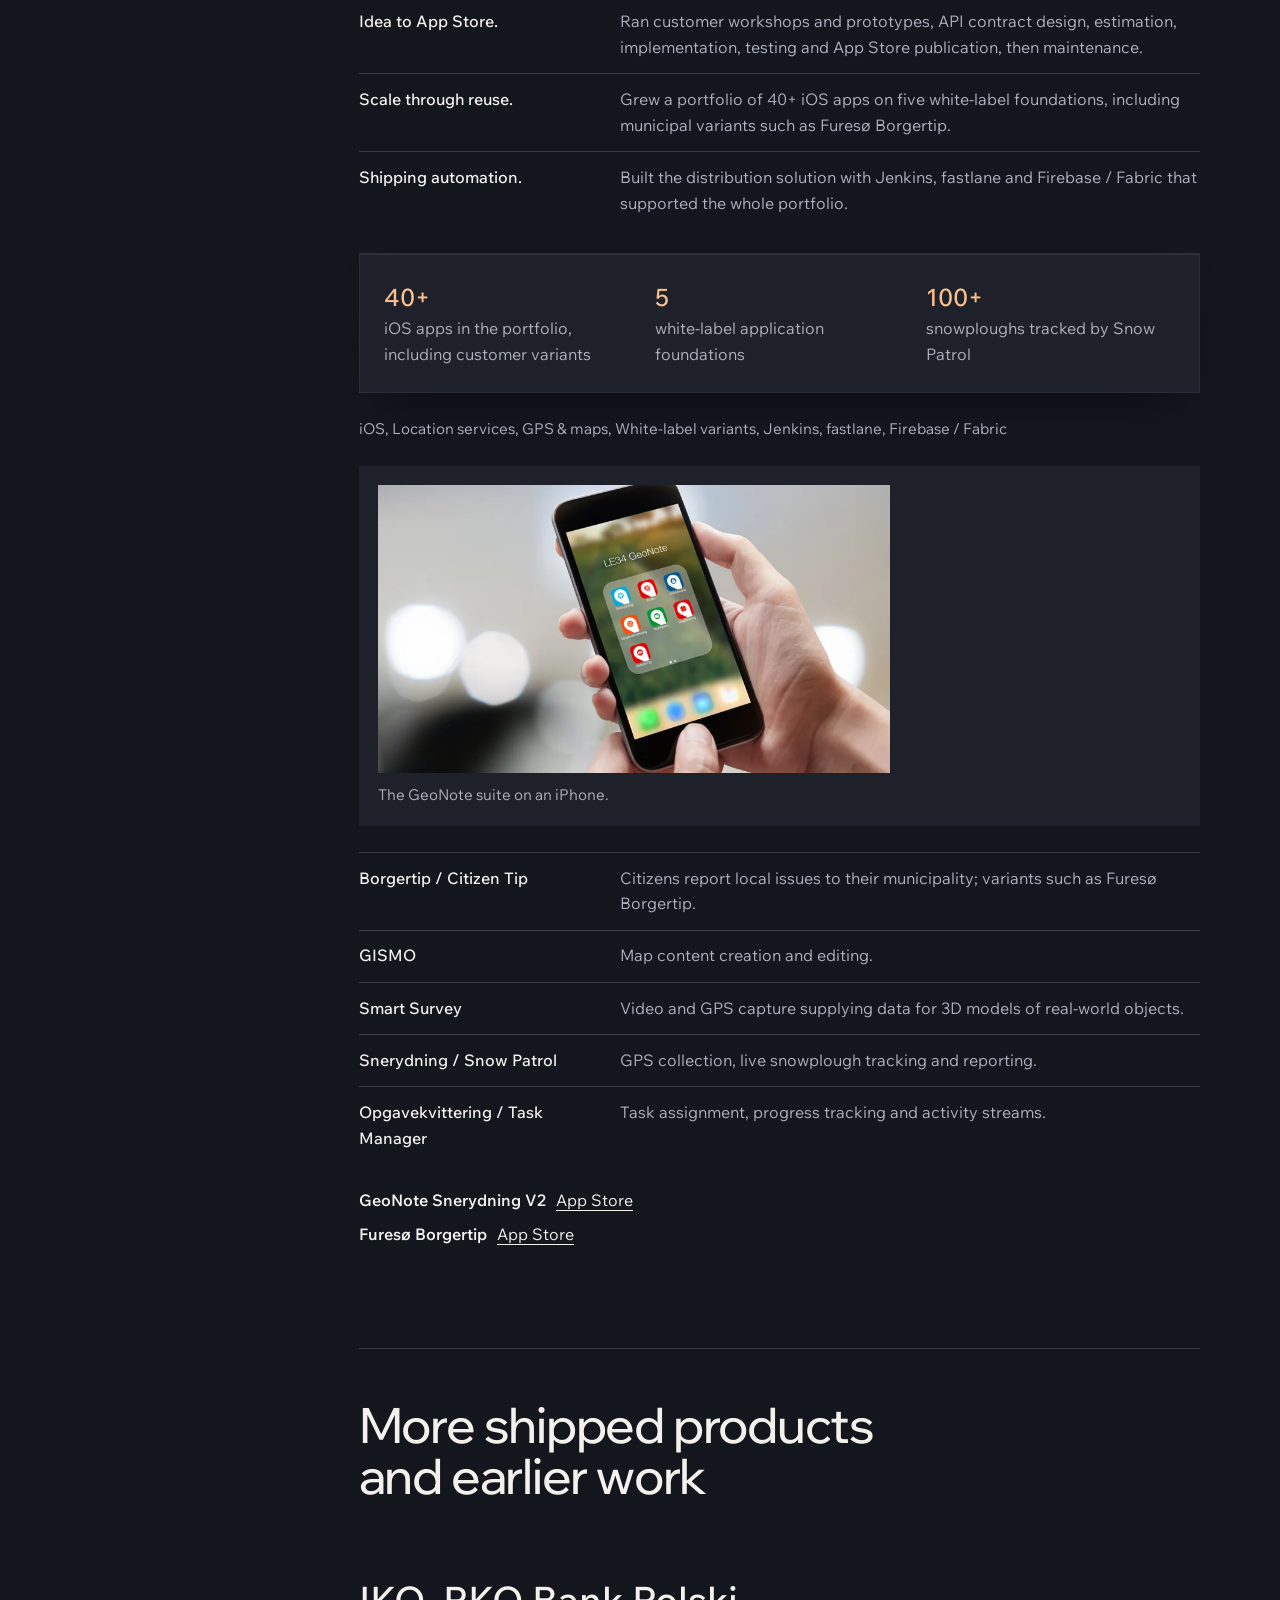
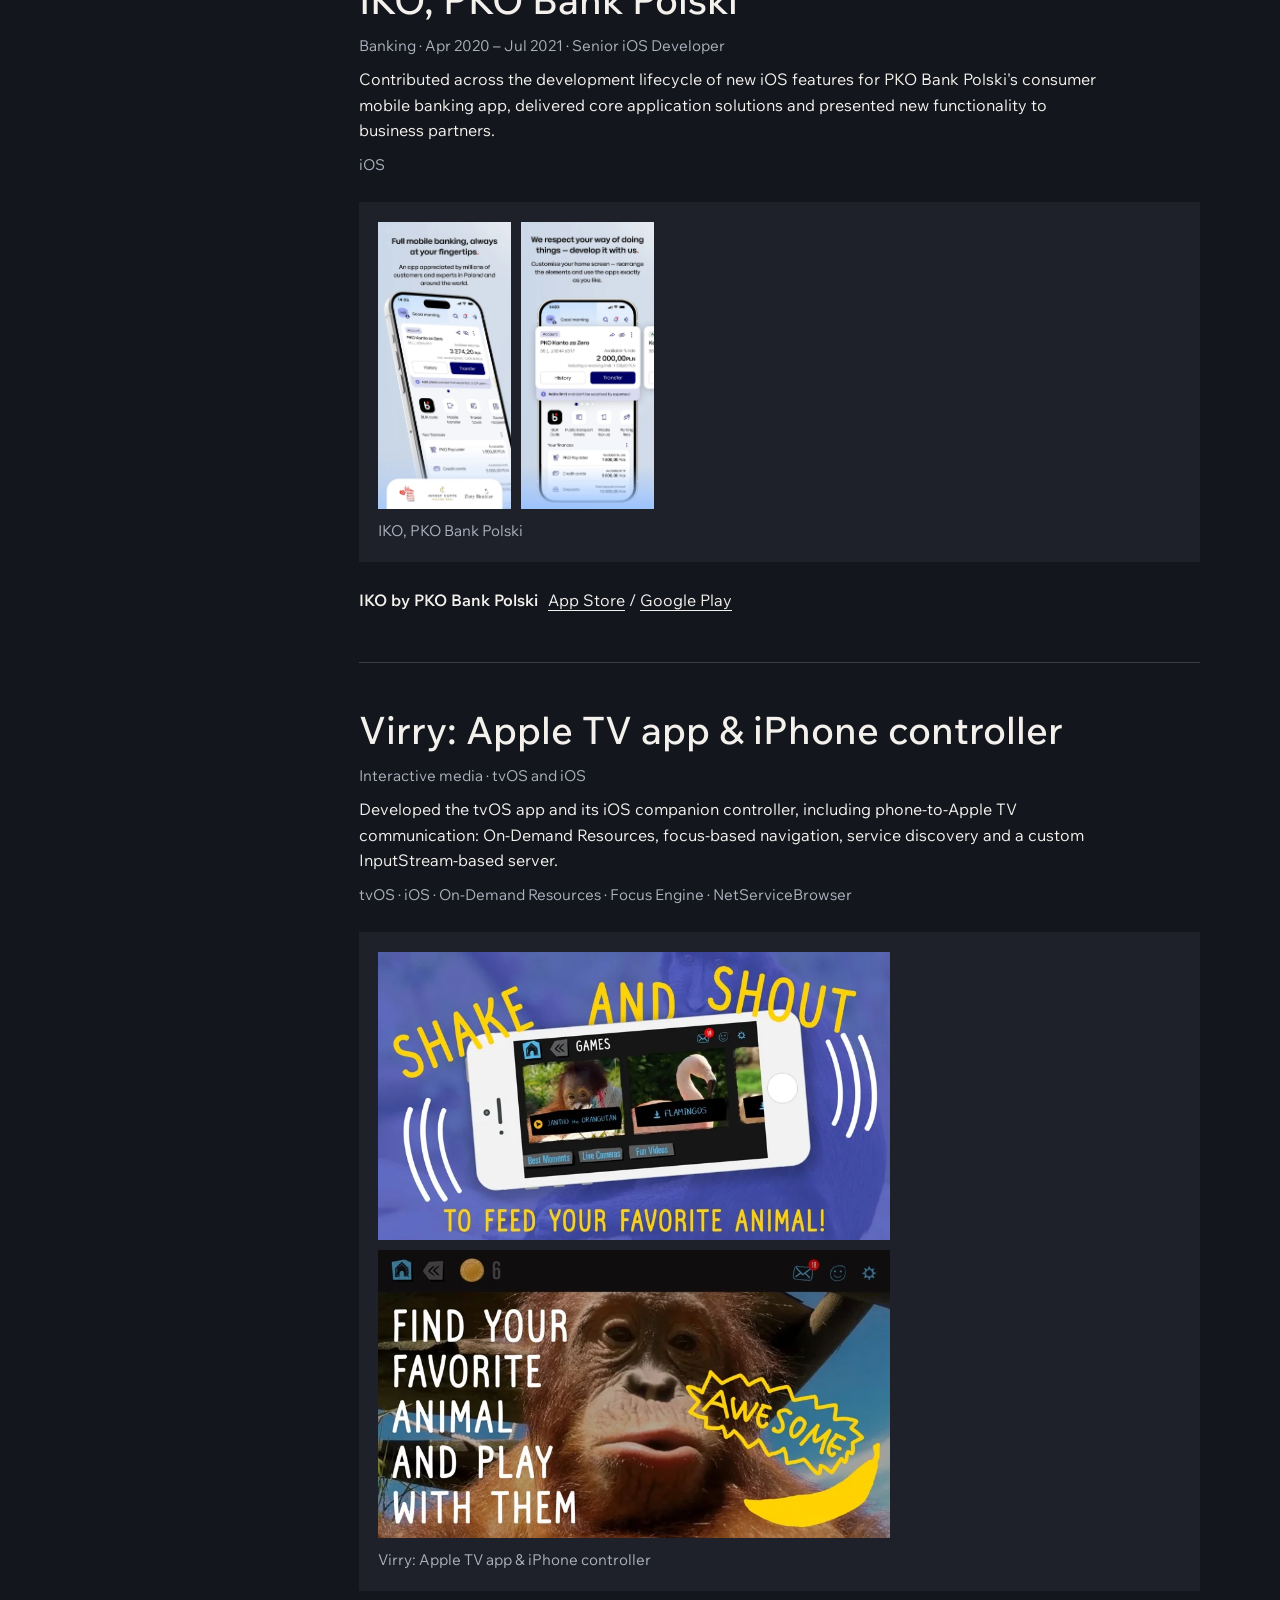
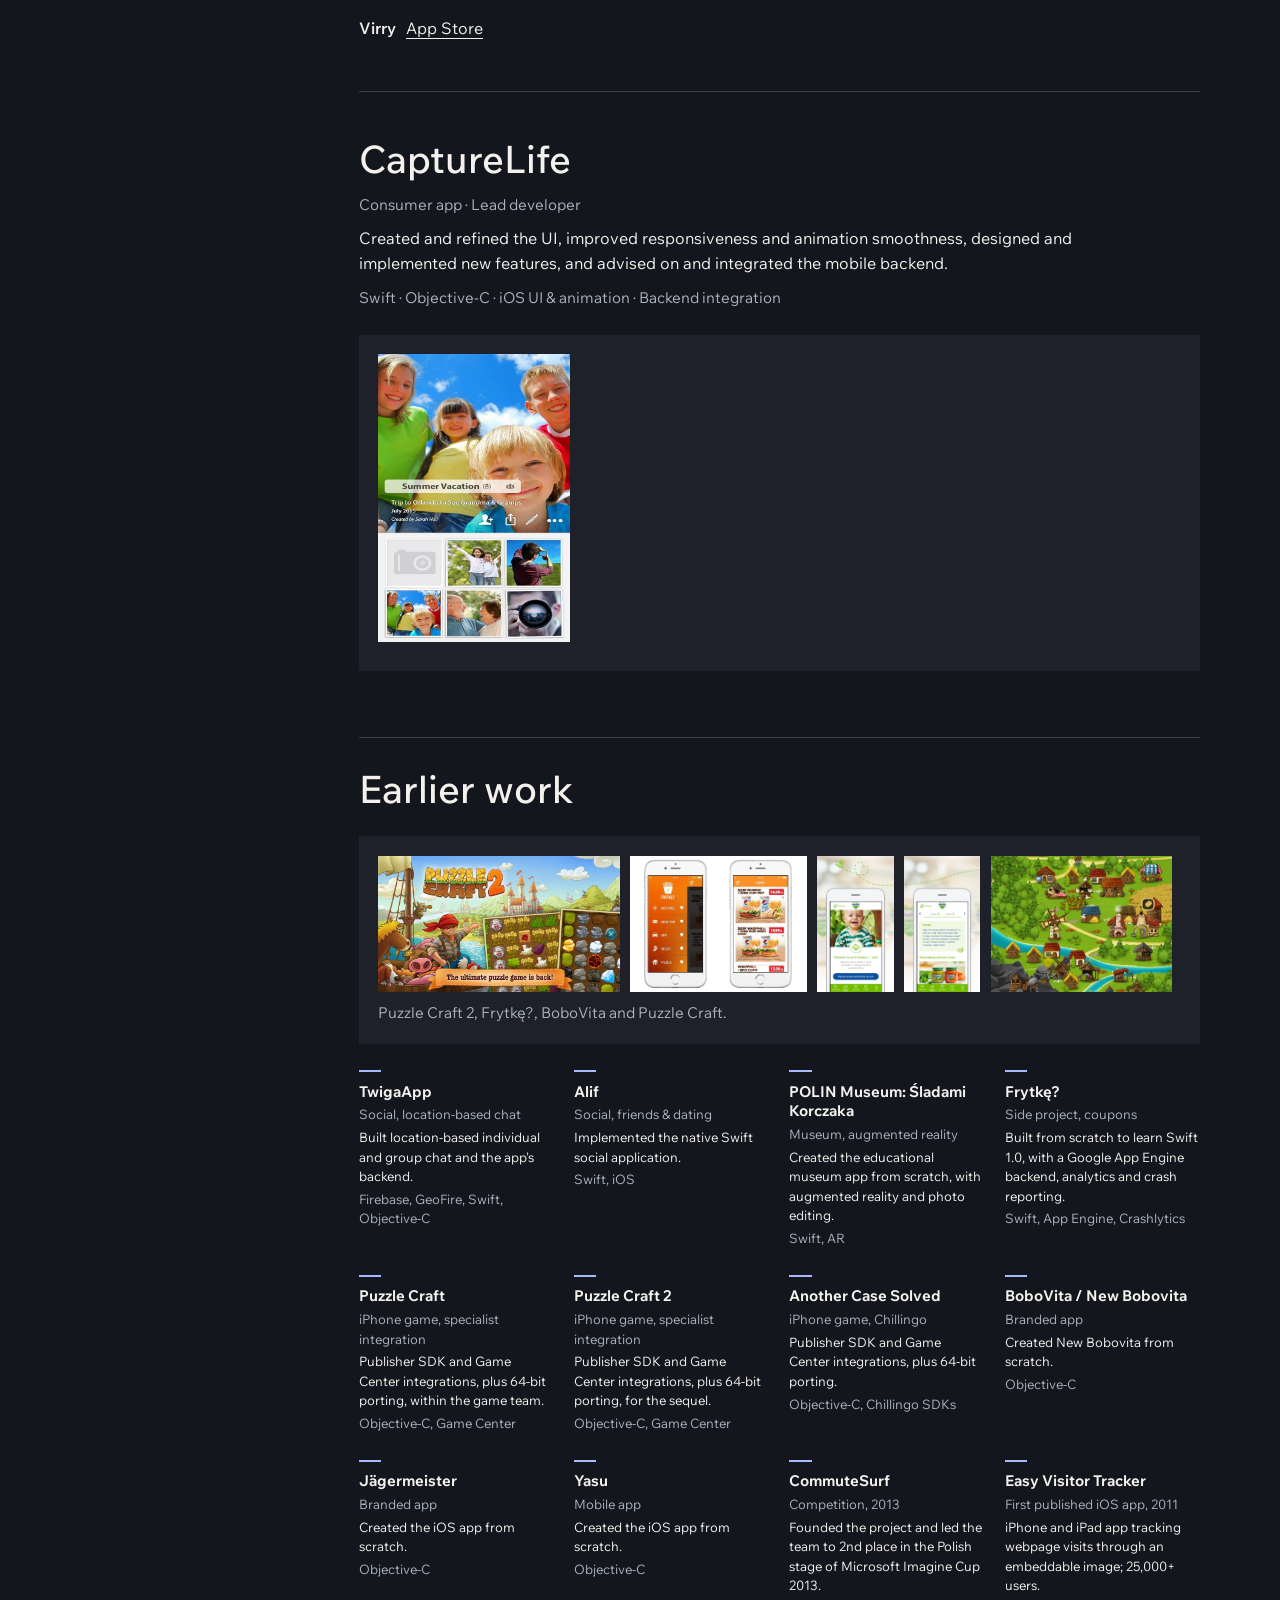
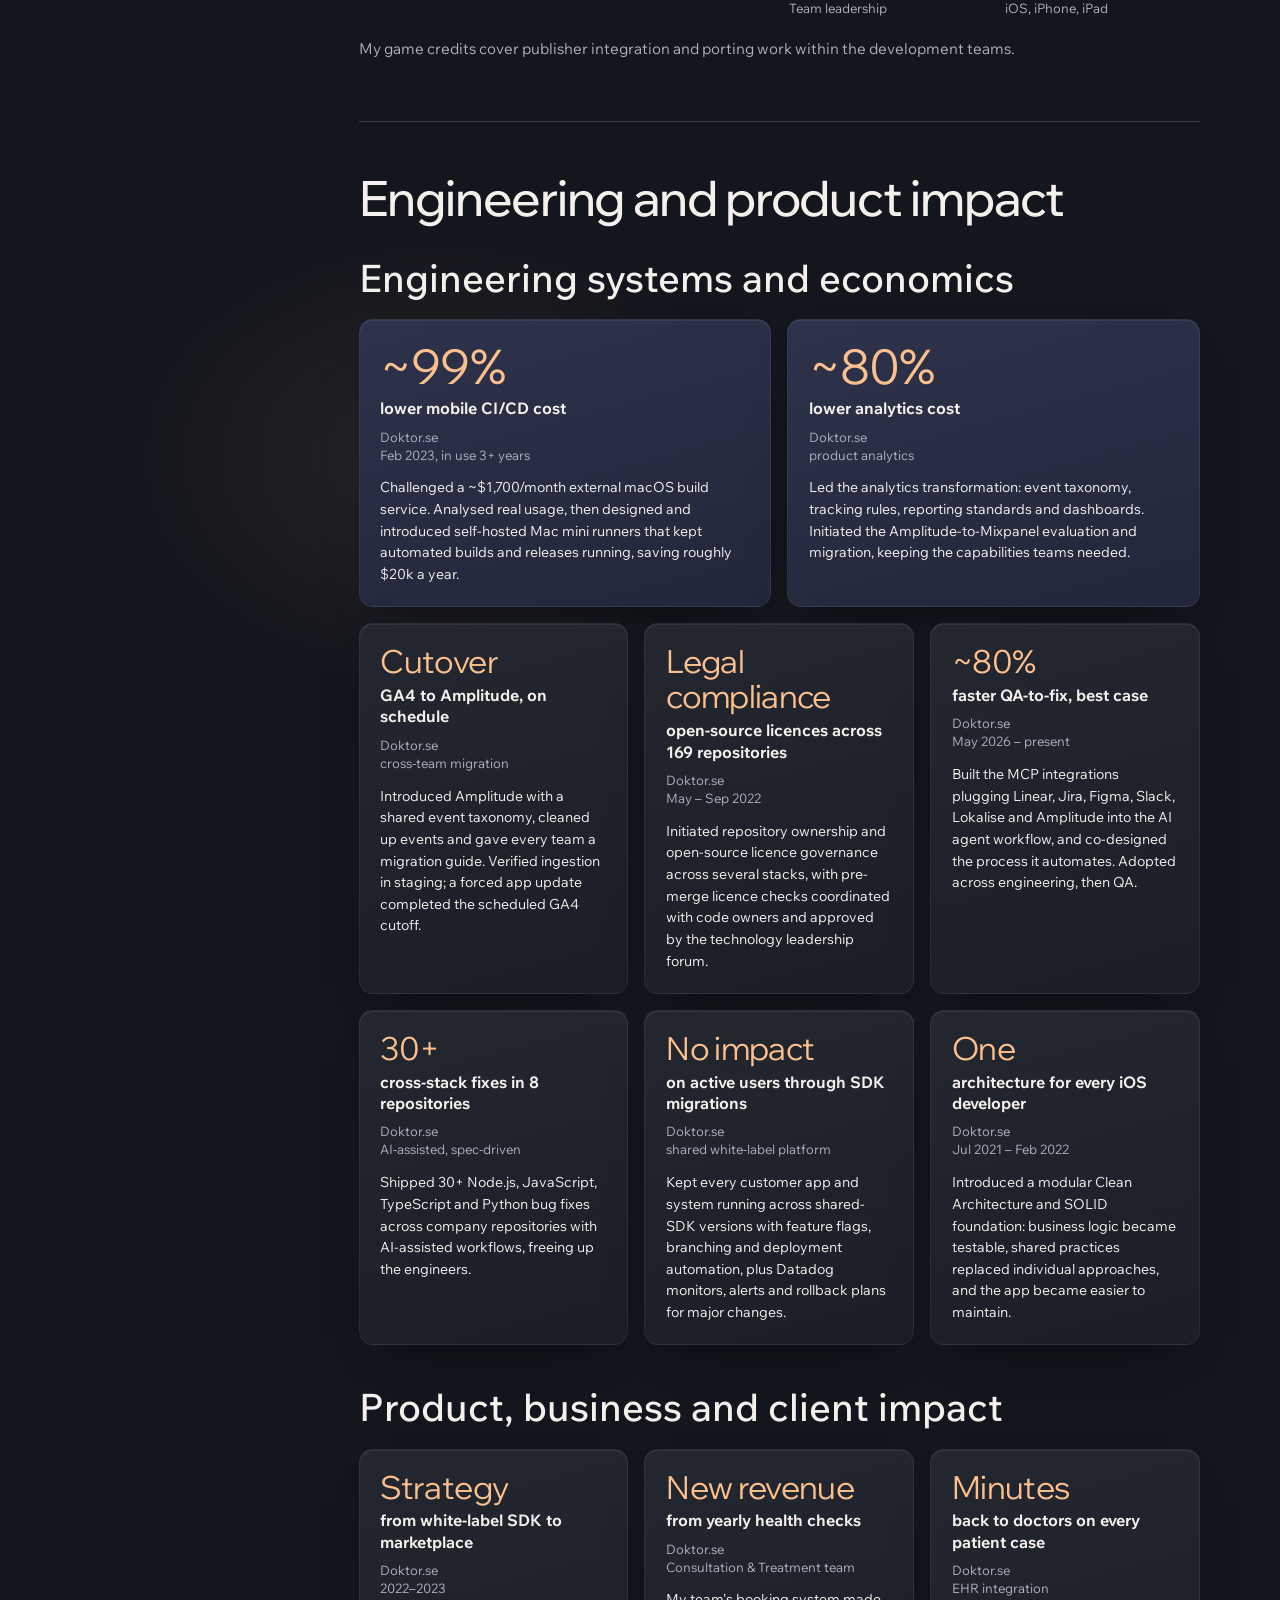
==== commit 61475939: "Update portfolio" ====
--- a/index.html
+++ b/index.html
@@ -41,5 +41,5 @@
 <section class="close-band" id="contact" aria-labelledby="close-head"><img src="projects/estuary.webp" width="1600" height="1067" alt="" loading="lazy"><div class="close-in"><div class="book"><h2 id="close-head">Let’s talk.</h2><p>Building a product, a platform or a team? I’d be glad to hear about it.</p><a class="join" href="https://www.linkedin.com/in/michal-stawarz" target="_blank" rel="noopener noreferrer"><span>Say hello on LinkedIn <i aria-hidden="true">→</i></span><b>Message me<em> on LinkedIn</em></b></a></div></div></section>
 <footer class="foot"><div class="foot-base"><a class="identity" href="#top">Michał Stawarz</a><nav class="foot-links" aria-label="Footer"><a href="#work">Case studies</a><a href="#impact">Impact</a><a href="#apps">Live apps</a><a href="https://www.linkedin.com/in/michal-stawarz">LinkedIn</a><a href="https://github.com/StarWars">GitHub</a><a href="https://www.linkedin.com/pulse/start-here-engineering-leadership-ai-era-michal-stawarz-ohaff/">Writing</a><a href="Michal_Stawarz_Portfolio_Case_Studies_EN.pdf" download>Portfolio PDF</a></nav><span class="legal">Warsaw, Poland</span><small class="credits">Store screenshots and product images belong to their publishers. Photographs: <a href="https://commons.wikimedia.org/wiki/File:Utah_Dunes_Landscape_-_West_Desert_District.jpg">Bob Wick, Bureau of Land Management</a>; <a href="https://commons.wikimedia.org/wiki/File:Conwy_Estuary_at_dusk_-_geograph.org.uk_-_4556293.jpg">Matt Harrop</a> (CC BY-SA 2.0), Wikimedia Commons.</small></div></footer>
 <script>document.querySelector('aside details').addEventListener('click',function(event){if(event.target.closest('a'))this.open=false})</script>
-<script>(()=>{const nav=document.querySelector("[data-nav]");if(nav){const s=document.createElement("i");s.setAttribute("aria-hidden","true");s.style.cssText="position:absolute;top:48px;left:0;width:1px;height:1px";document.body.prepend(s);if("IntersectionObserver"in window){new IntersectionObserver(([e])=>nav.classList.toggle("is-solid",!e.isIntersecting)).observe(s)}else{const set=()=>nav.classList.toggle("is-solid",scrollY>48);set();addEventListener("scroll",set,{passive:true})}}const c=document.querySelector(".career");if(c&&!matchMedia("(prefers-reduced-motion: reduce)").matches&&"IntersectionObserver"in window){const bars=[...c.querySelectorAll(".bar")];bars.forEach((b,i)=>b.style.transitionDelay=i*90+"ms");c.querySelectorAll(".track .dot").forEach((d,i)=>d.style.transitionDelay=bars.length*90+i*120+"ms");c.classList.add("is-waiting");const io=new IntersectionObserver(es=>{if(es.some(e=>e.isIntersecting)){c.classList.remove("is-waiting");io.disconnect()}},{threshold:.3});io.observe(c)}})();</script>
+<script>(()=>{const nav=document.querySelector("[data-nav]");if(nav){const set=()=>nav.classList.toggle("is-top",scrollY<=48);set();for(const ev of["scroll","load","pageshow","hashchange","resize"])addEventListener(ev,set,{passive:true});requestAnimationFrame(set)}const c=document.querySelector(".career");if(c&&!matchMedia("(prefers-reduced-motion: reduce)").matches&&"IntersectionObserver"in window){const bars=[...c.querySelectorAll(".bar")];bars.forEach((b,i)=>b.style.transitionDelay=i*90+"ms");c.querySelectorAll(".track .dot").forEach((d,i)=>d.style.transitionDelay=bars.length*90+i*120+"ms");c.classList.add("is-waiting");const io=new IntersectionObserver(es=>{if(es.some(e=>e.isIntersecting)){c.classList.remove("is-waiting");io.disconnect()}},{threshold:.3});io.observe(c)}})();</script>
 </body></html>
--- a/tokens.css
+++ b/tokens.css
@@ -149,12 +149,12 @@
 /* Dusk v2 (22 Nov 2026): sticky glass header, full-bleed drifting hero, ambient glows, glass cards,
    a career timeline that grows in when seen, and a photo closing band that invites a LinkedIn message. */
 :root{--nav-h:4.5rem;--glass-hi:inset 0 1px 0 rgb(255 255 255 / .07);--lift:0 22px 44px -26px rgb(0 0 0 / .7)}
-header.nav{position:fixed;inset:0 0 auto;z-index:20;width:100%;height:var(--nav-h);margin:0;color:var(--day);transition:background-color .25s ease-out,color .25s ease-out,box-shadow .25s ease-out}
+header.nav{position:fixed;inset:0 0 auto;z-index:20;width:100%;height:var(--nav-h);margin:0;color:var(--ink);background:color-mix(in oklab,var(--paper) 72%,transparent);-webkit-backdrop-filter:blur(18px) saturate(1.3);backdrop-filter:blur(18px) saturate(1.3);box-shadow:0 1px 0 rgb(255 255 255 / .07);transition:background-color .25s ease-out,color .25s ease-out,box-shadow .25s ease-out}
 header.nav nav{width:min(calc(100% - 2.5rem),var(--wrap));height:100%;min-height:0;margin-inline:auto;border:0;flex-wrap:nowrap}
 header.nav nav a{opacity:.86;transition:opacity .15s}header.nav nav a:hover{opacity:1;color:inherit}
 header.nav .identity{font-family:var(--display);font-size:1.08rem;opacity:1;flex-basis:auto}
 header.nav .identity::before{content:"";display:inline-block;width:.7rem;height:.7rem;margin-right:.55rem;border-radius:50%;background:radial-gradient(circle at 35% 35%,var(--apricot),var(--accent) 70%);vertical-align:.02em}
-header.nav.is-solid{color:var(--ink);background:color-mix(in oklab,var(--paper) 72%,transparent);-webkit-backdrop-filter:blur(18px) saturate(1.3);backdrop-filter:blur(18px) saturate(1.3);box-shadow:0 1px 0 rgb(255 255 255 / .07)}
+header.nav.is-top{color:var(--day);background:transparent;-webkit-backdrop-filter:none;backdrop-filter:none;box-shadow:none}
 header.nav .nav-cta{opacity:1;padding:.55rem 1.1rem;border-radius:999px;background:var(--accent);color:var(--dark);font-weight:600;box-shadow:inset 0 0 0 1px rgb(255 255 255 / .35),0 6px 18px -8px rgb(120 130 255 / .7)}
 header.nav .nav-cta:hover{background:var(--focus);color:var(--dark)}
 [id]{scroll-margin-top:calc(var(--nav-h) + 1rem)}
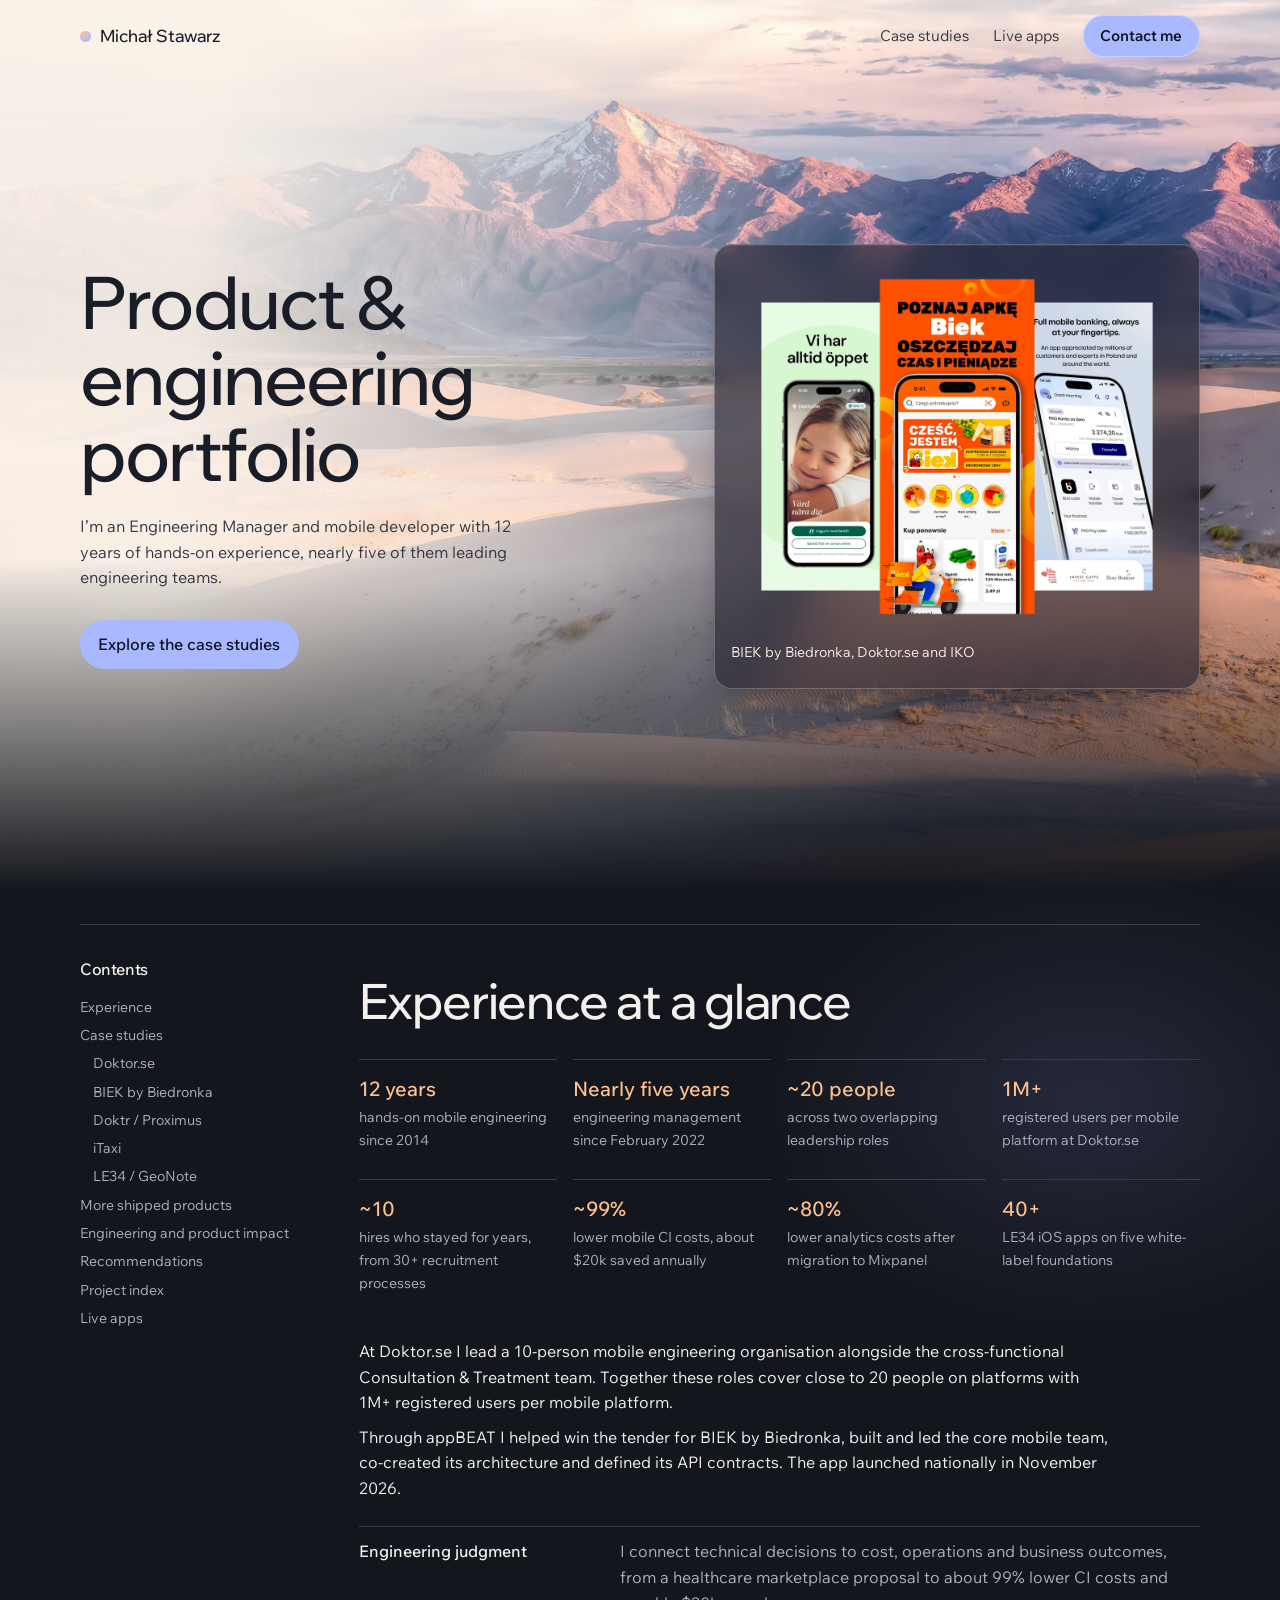
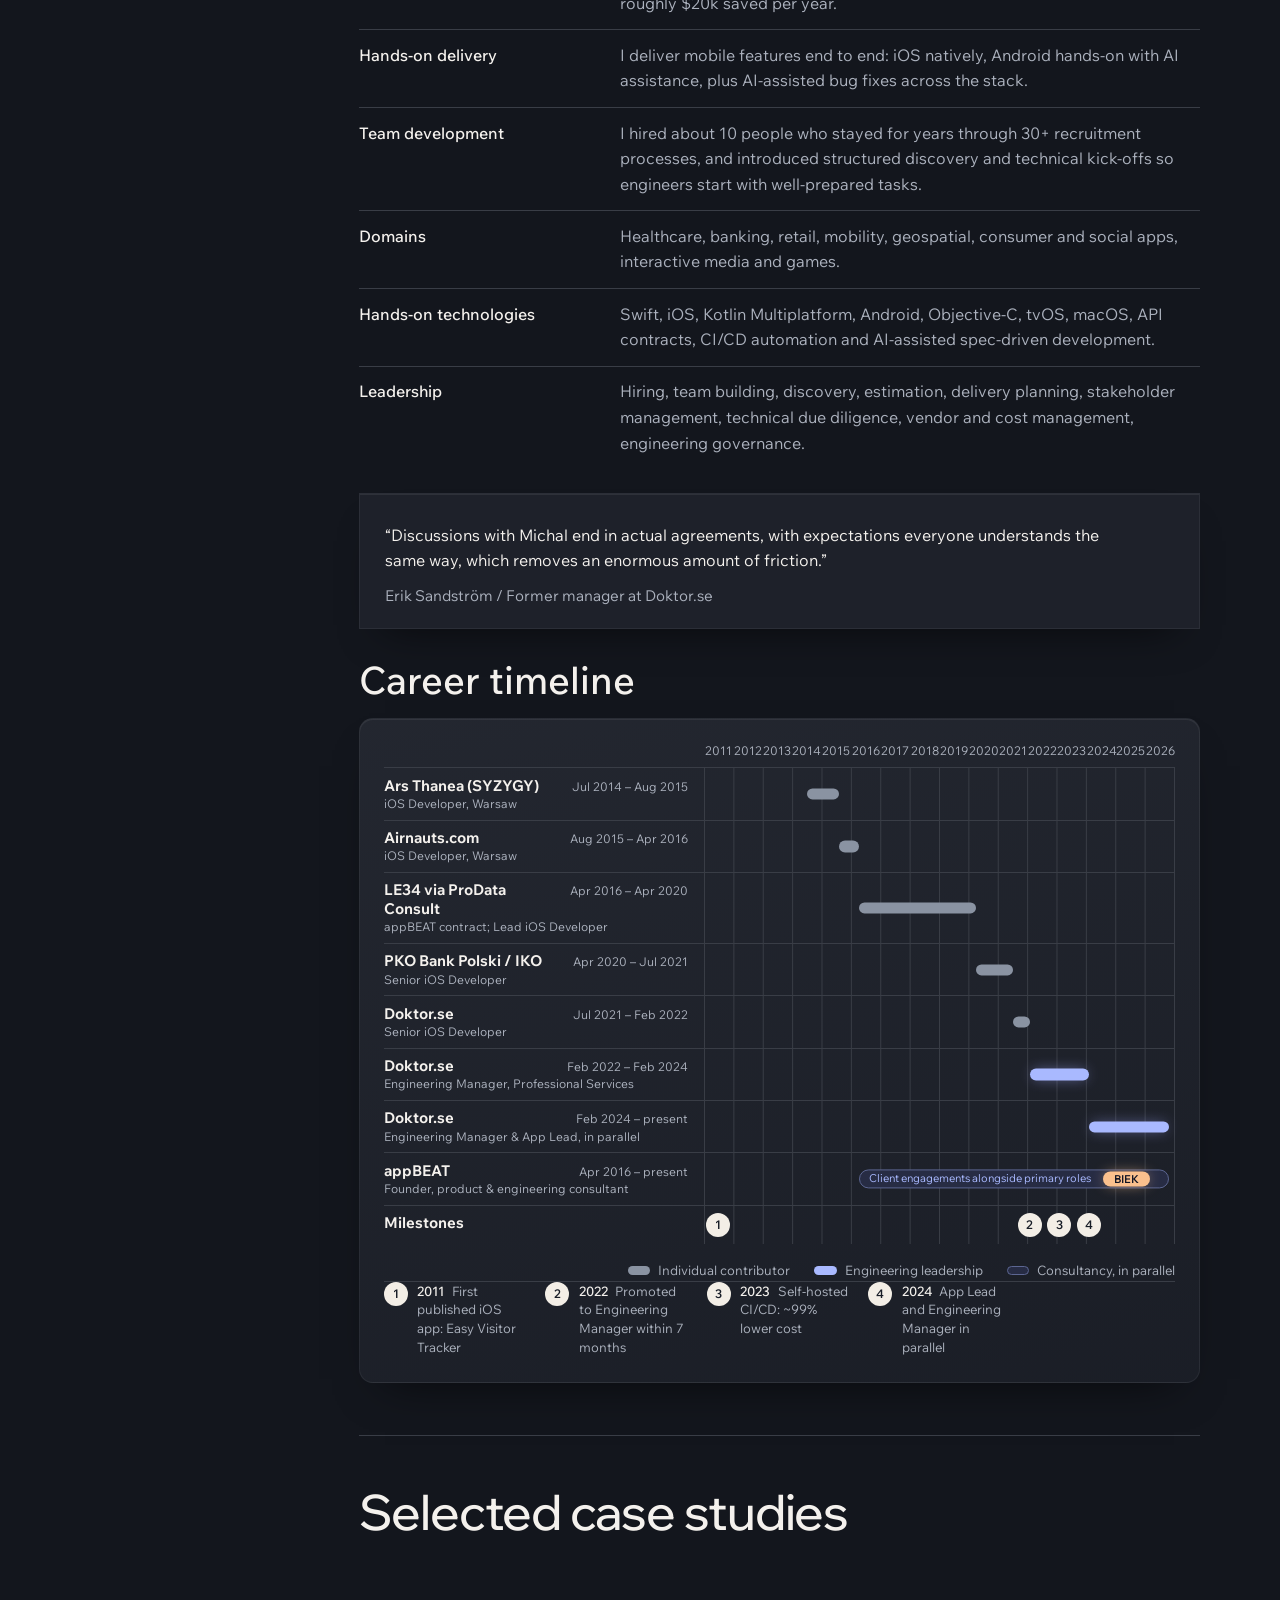
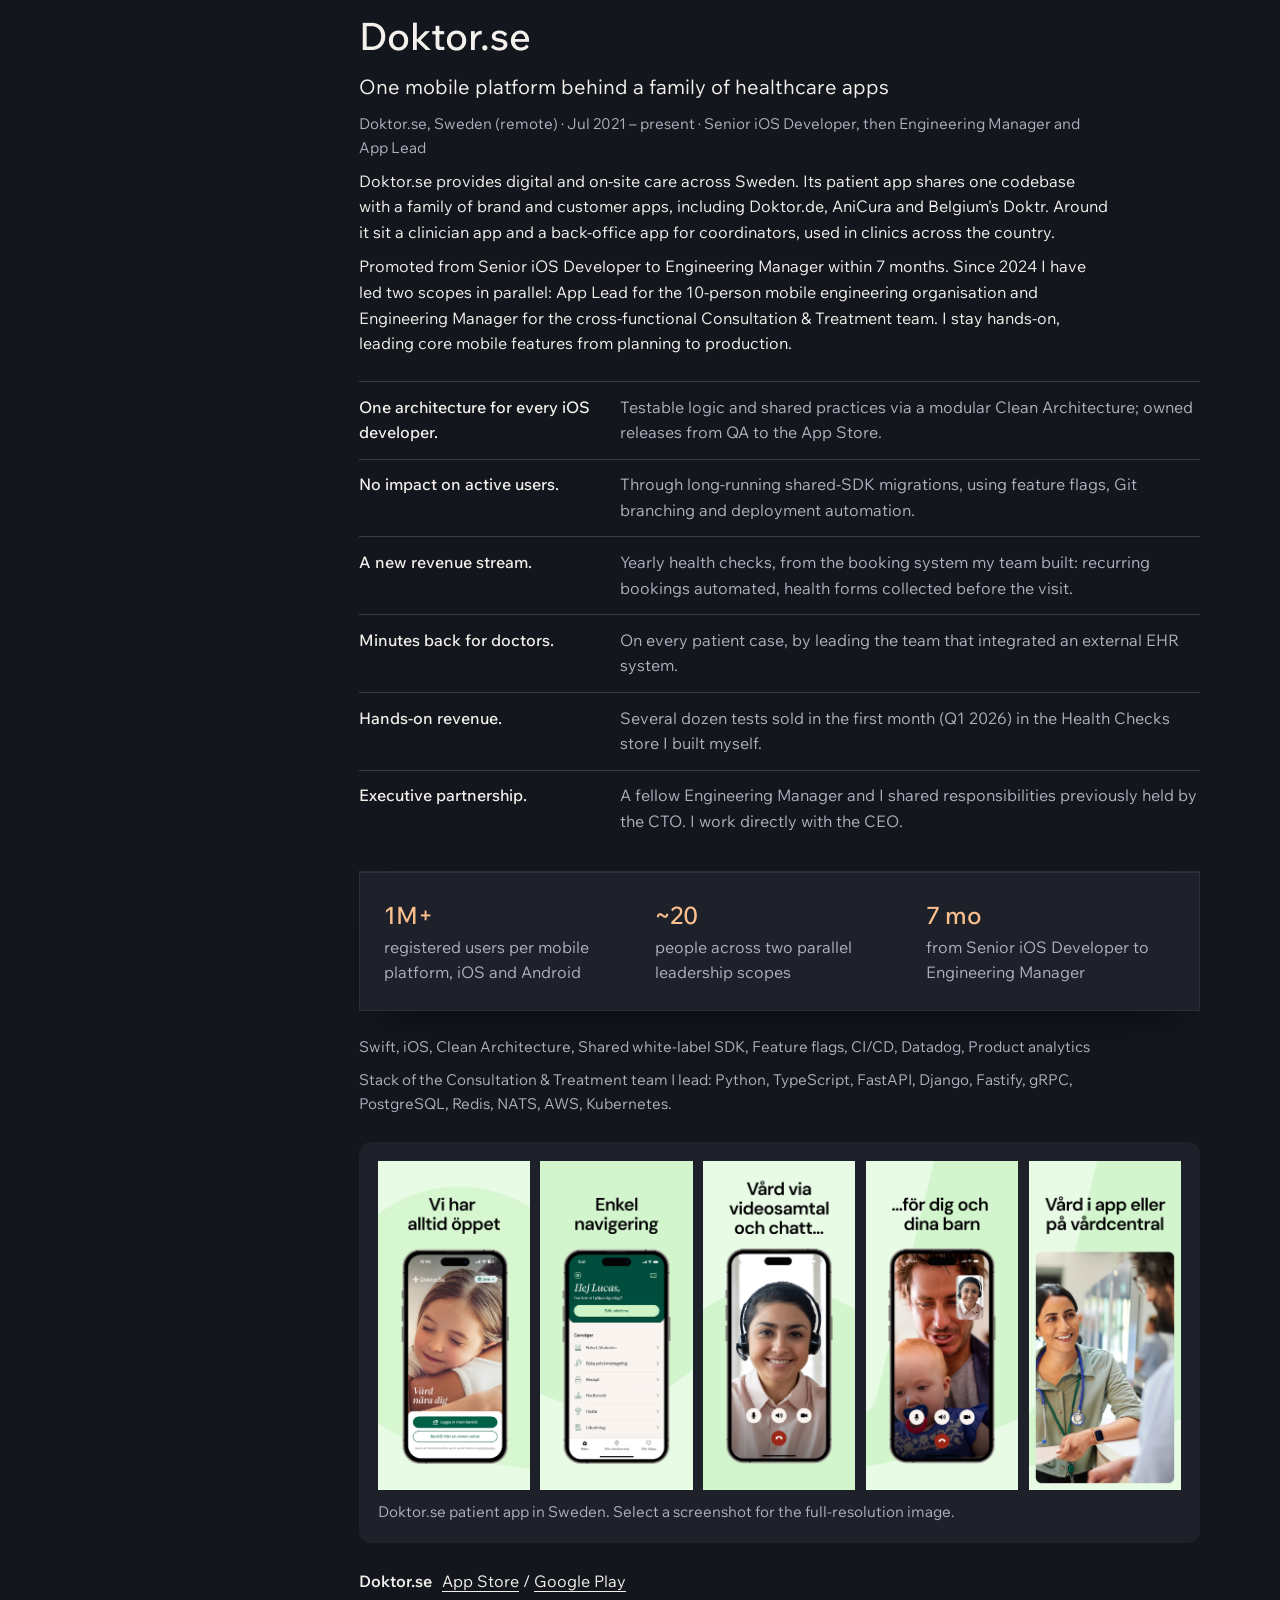
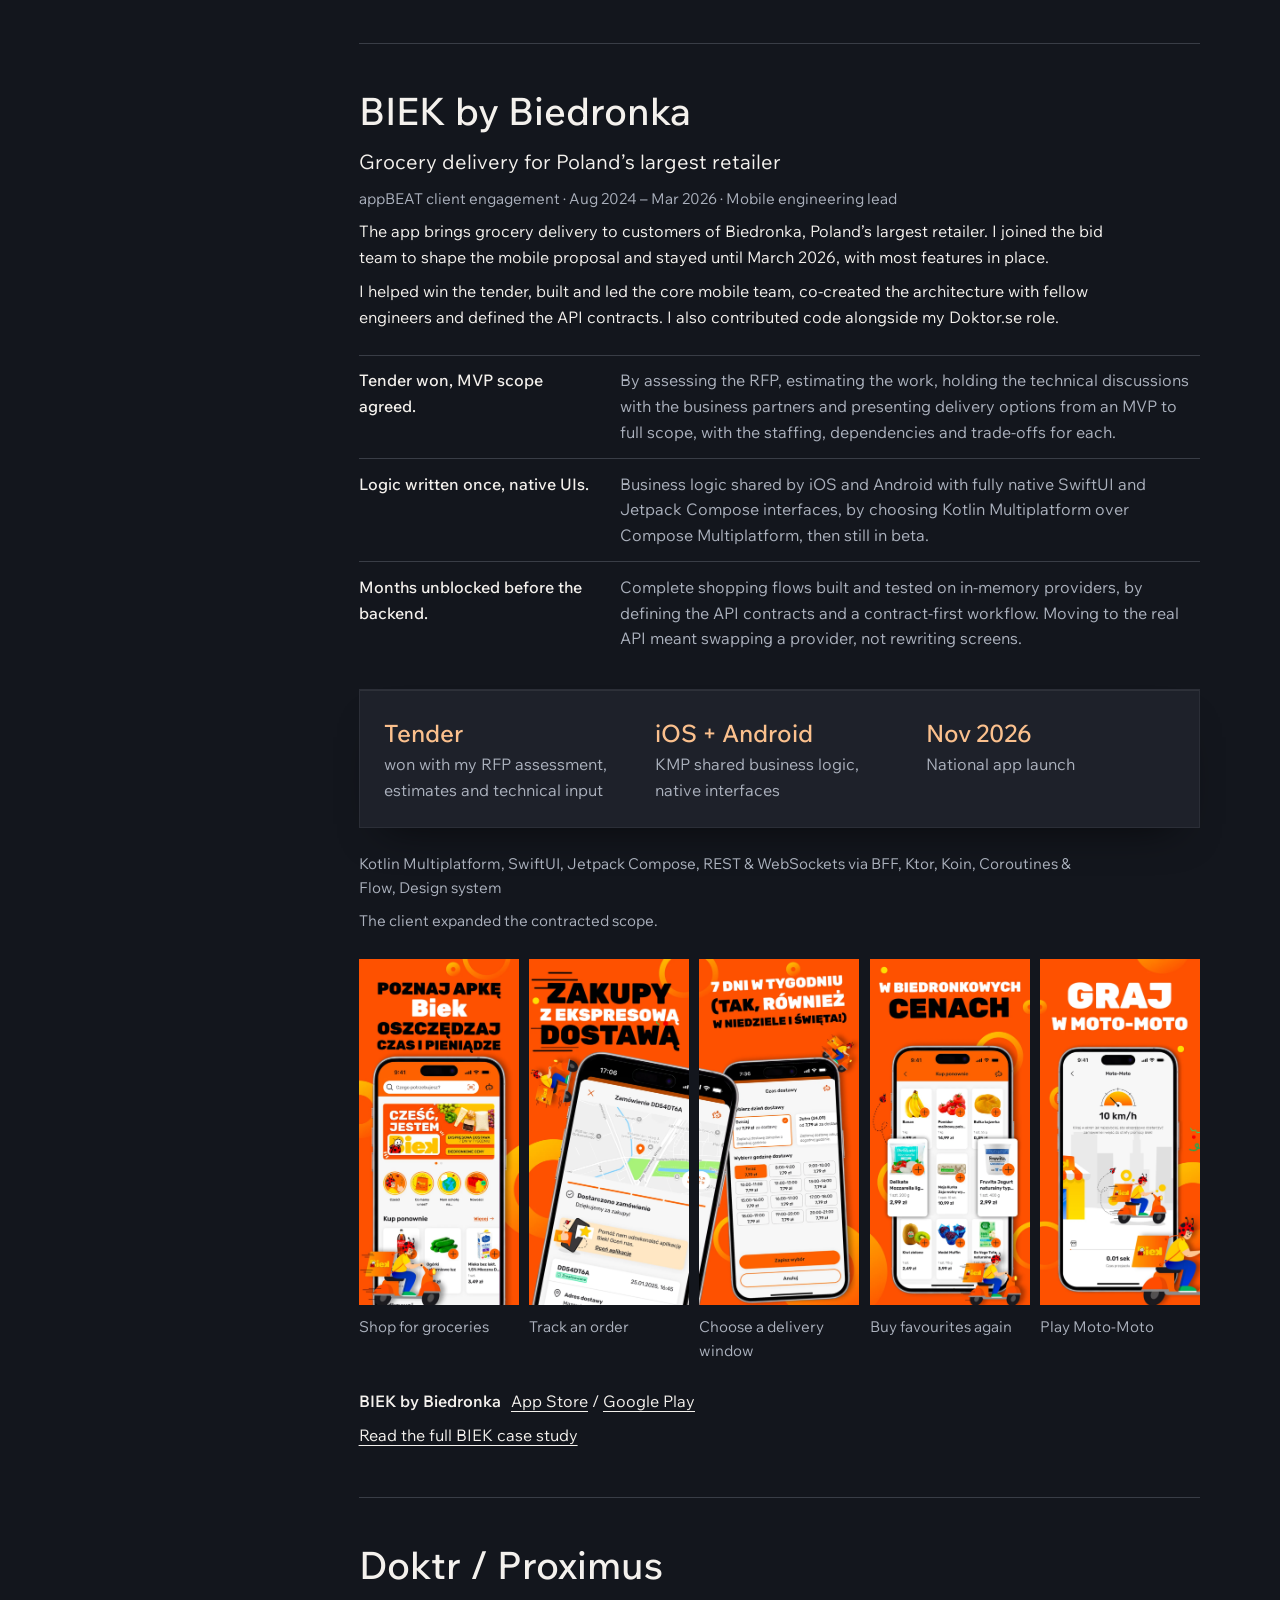
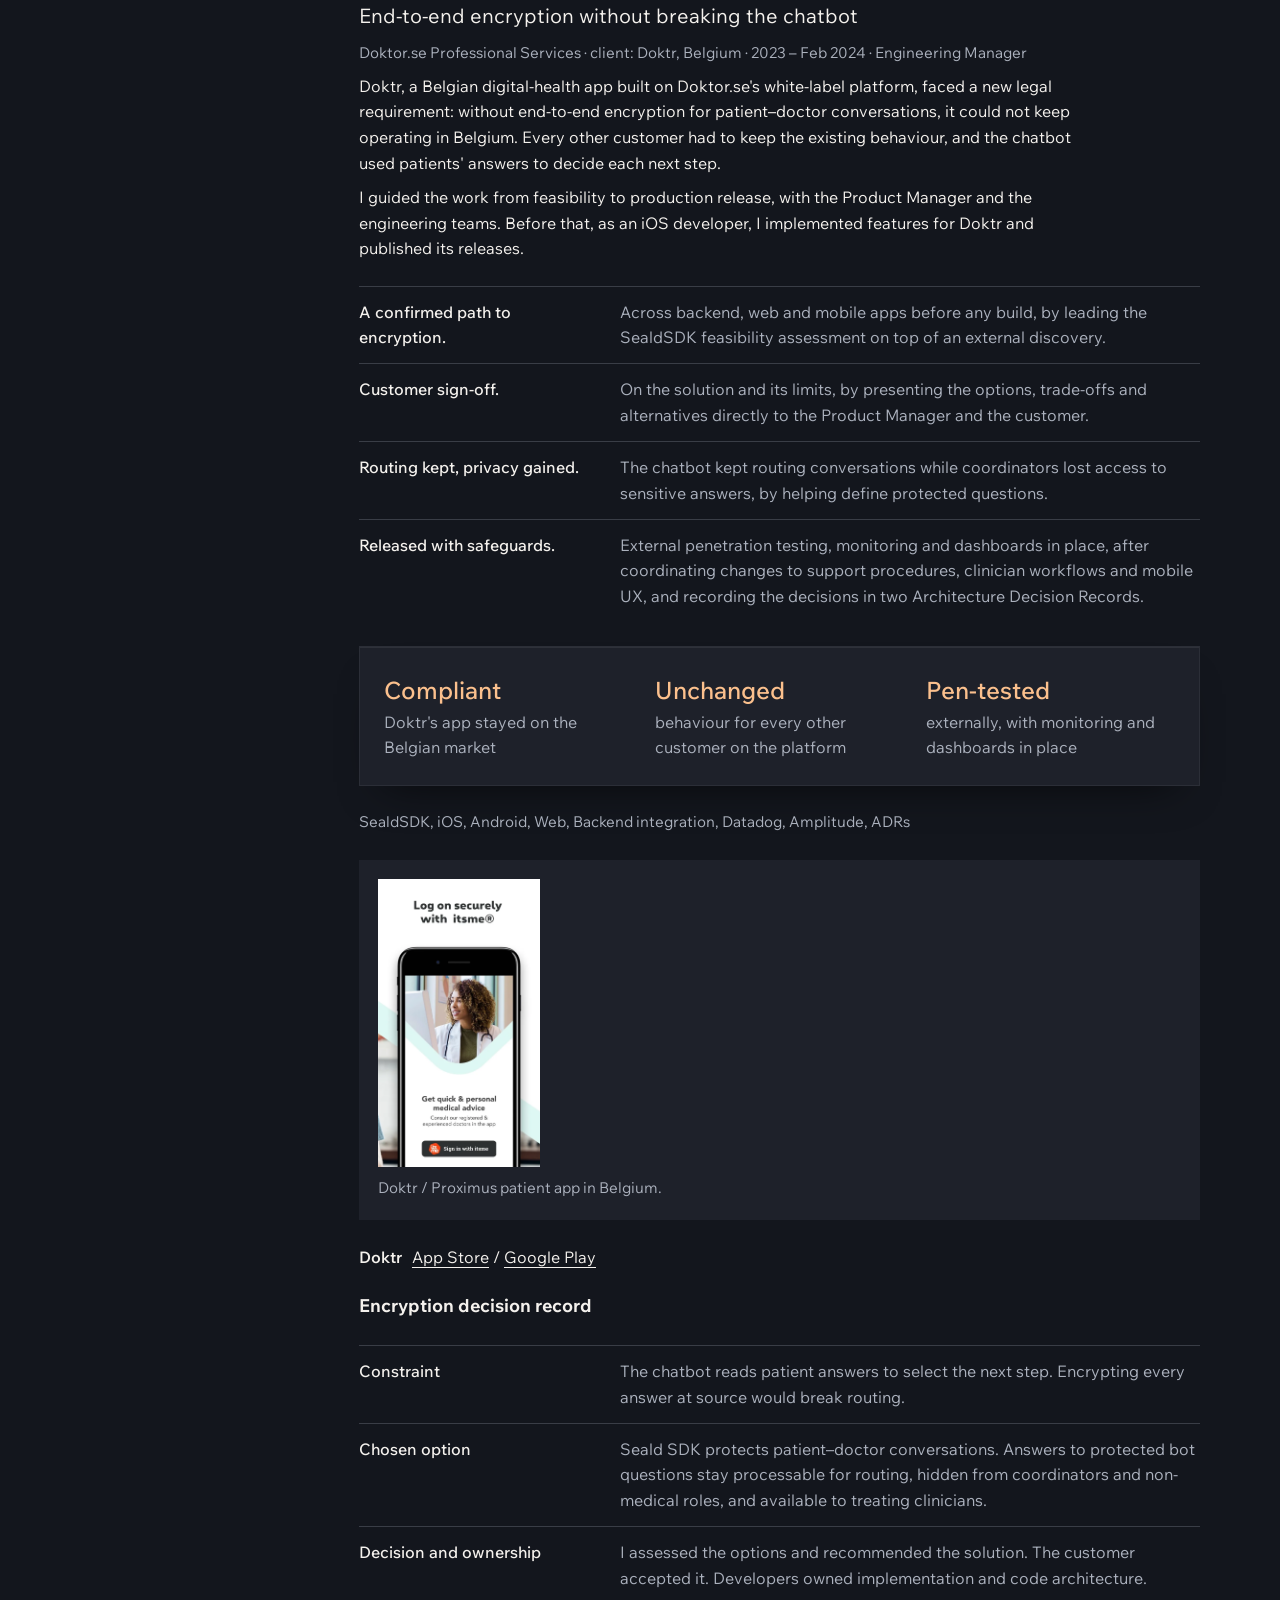
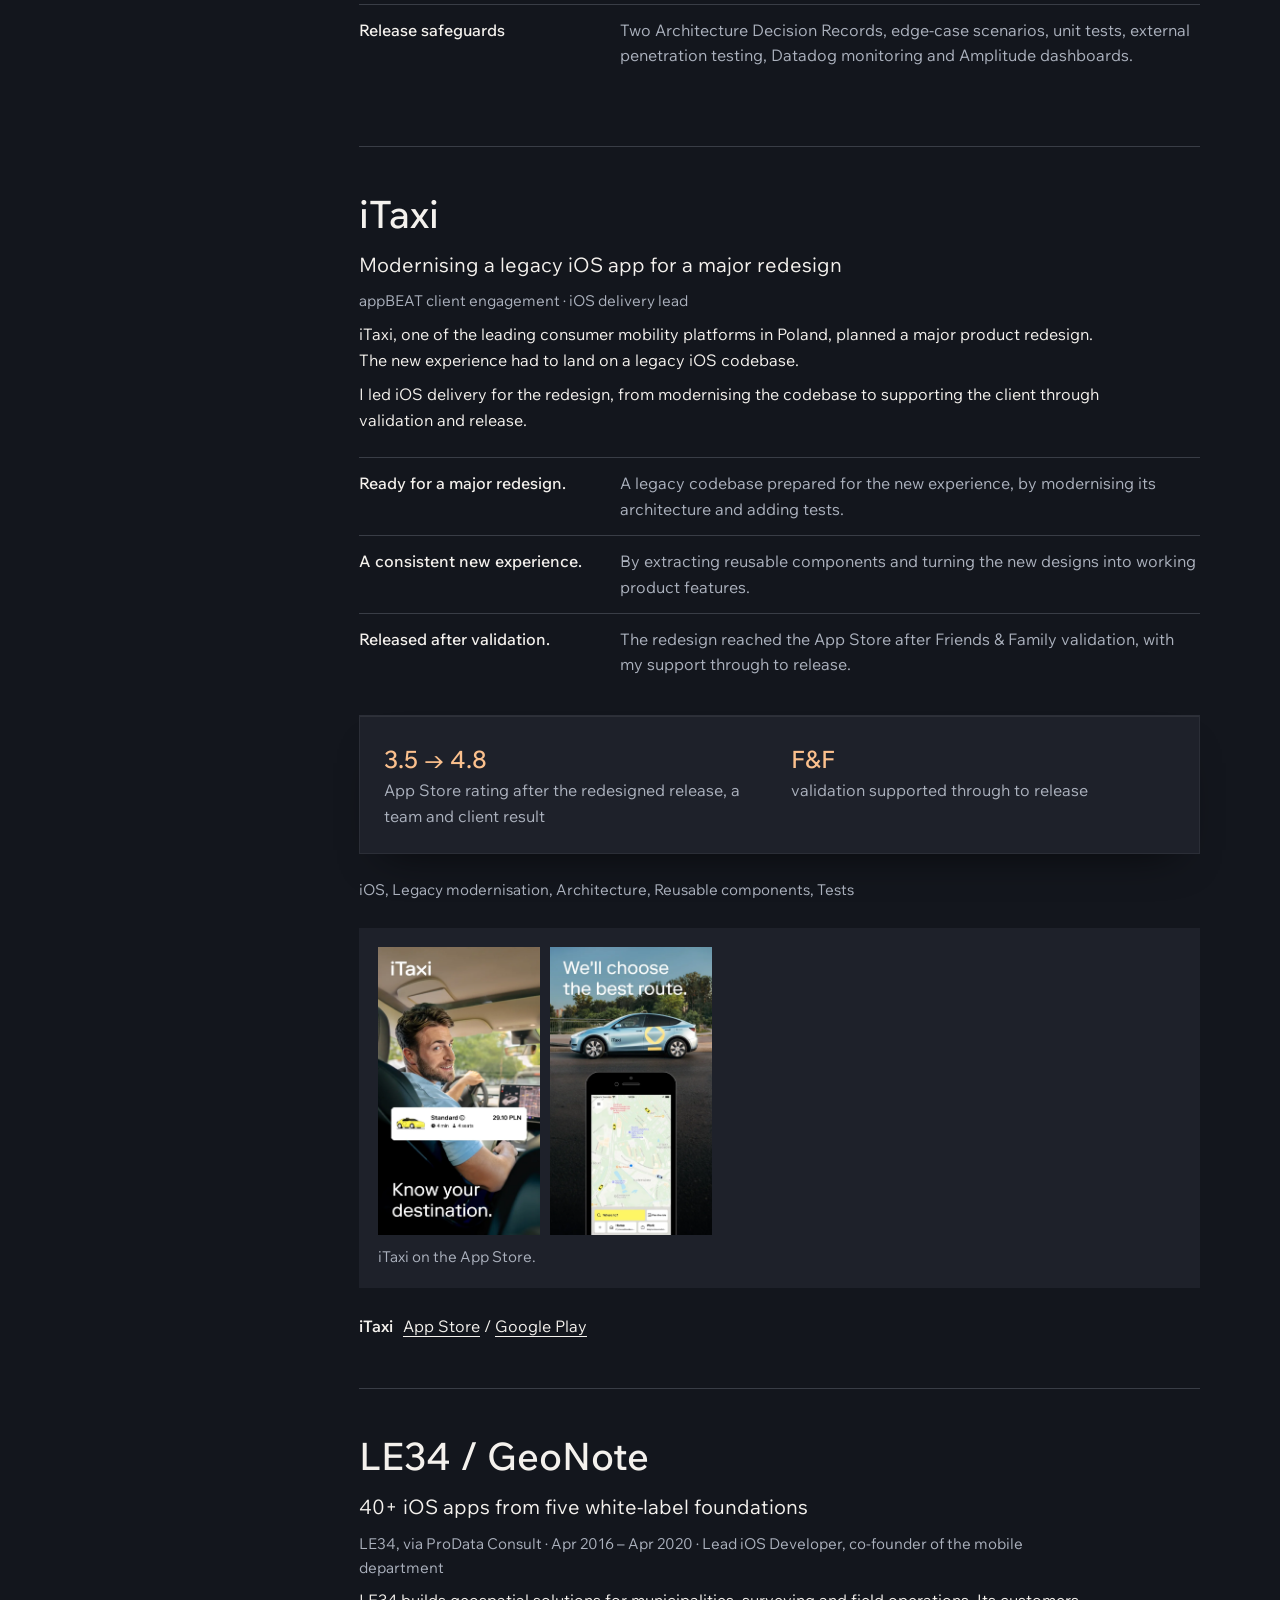
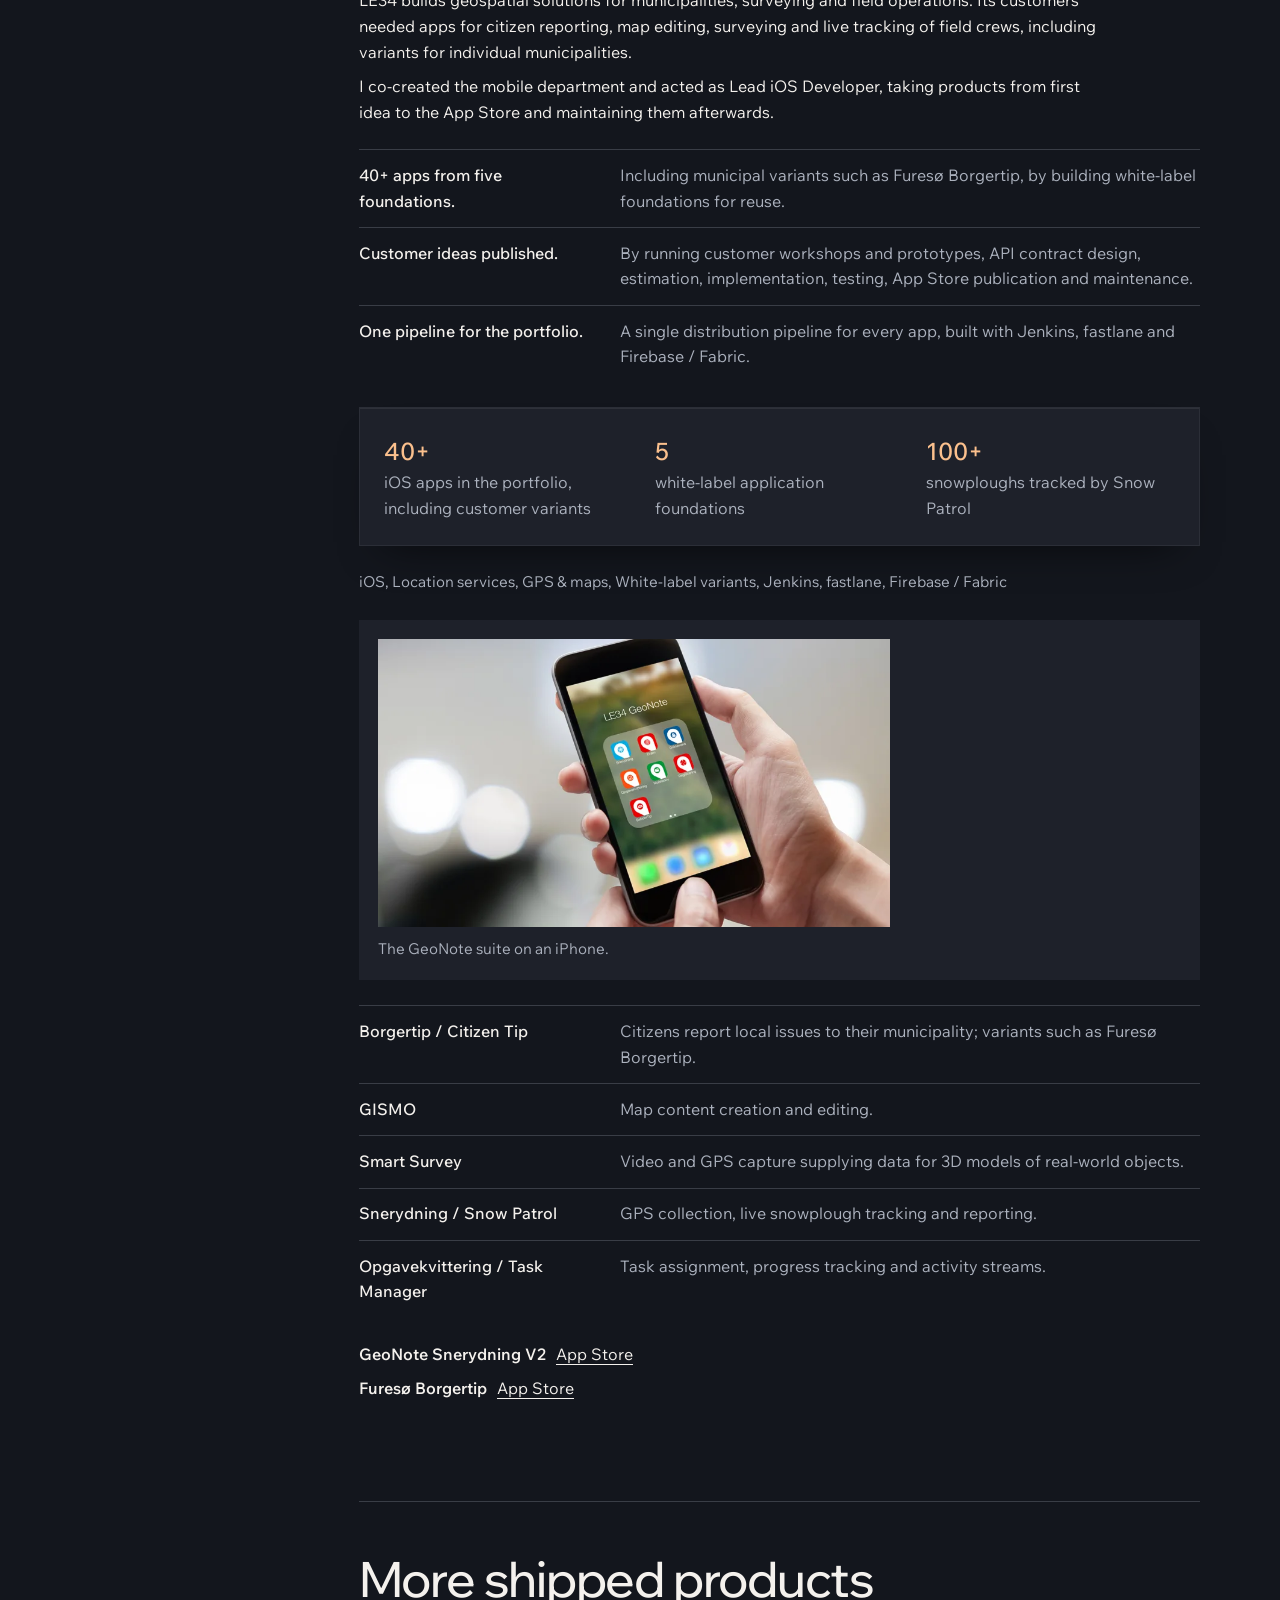
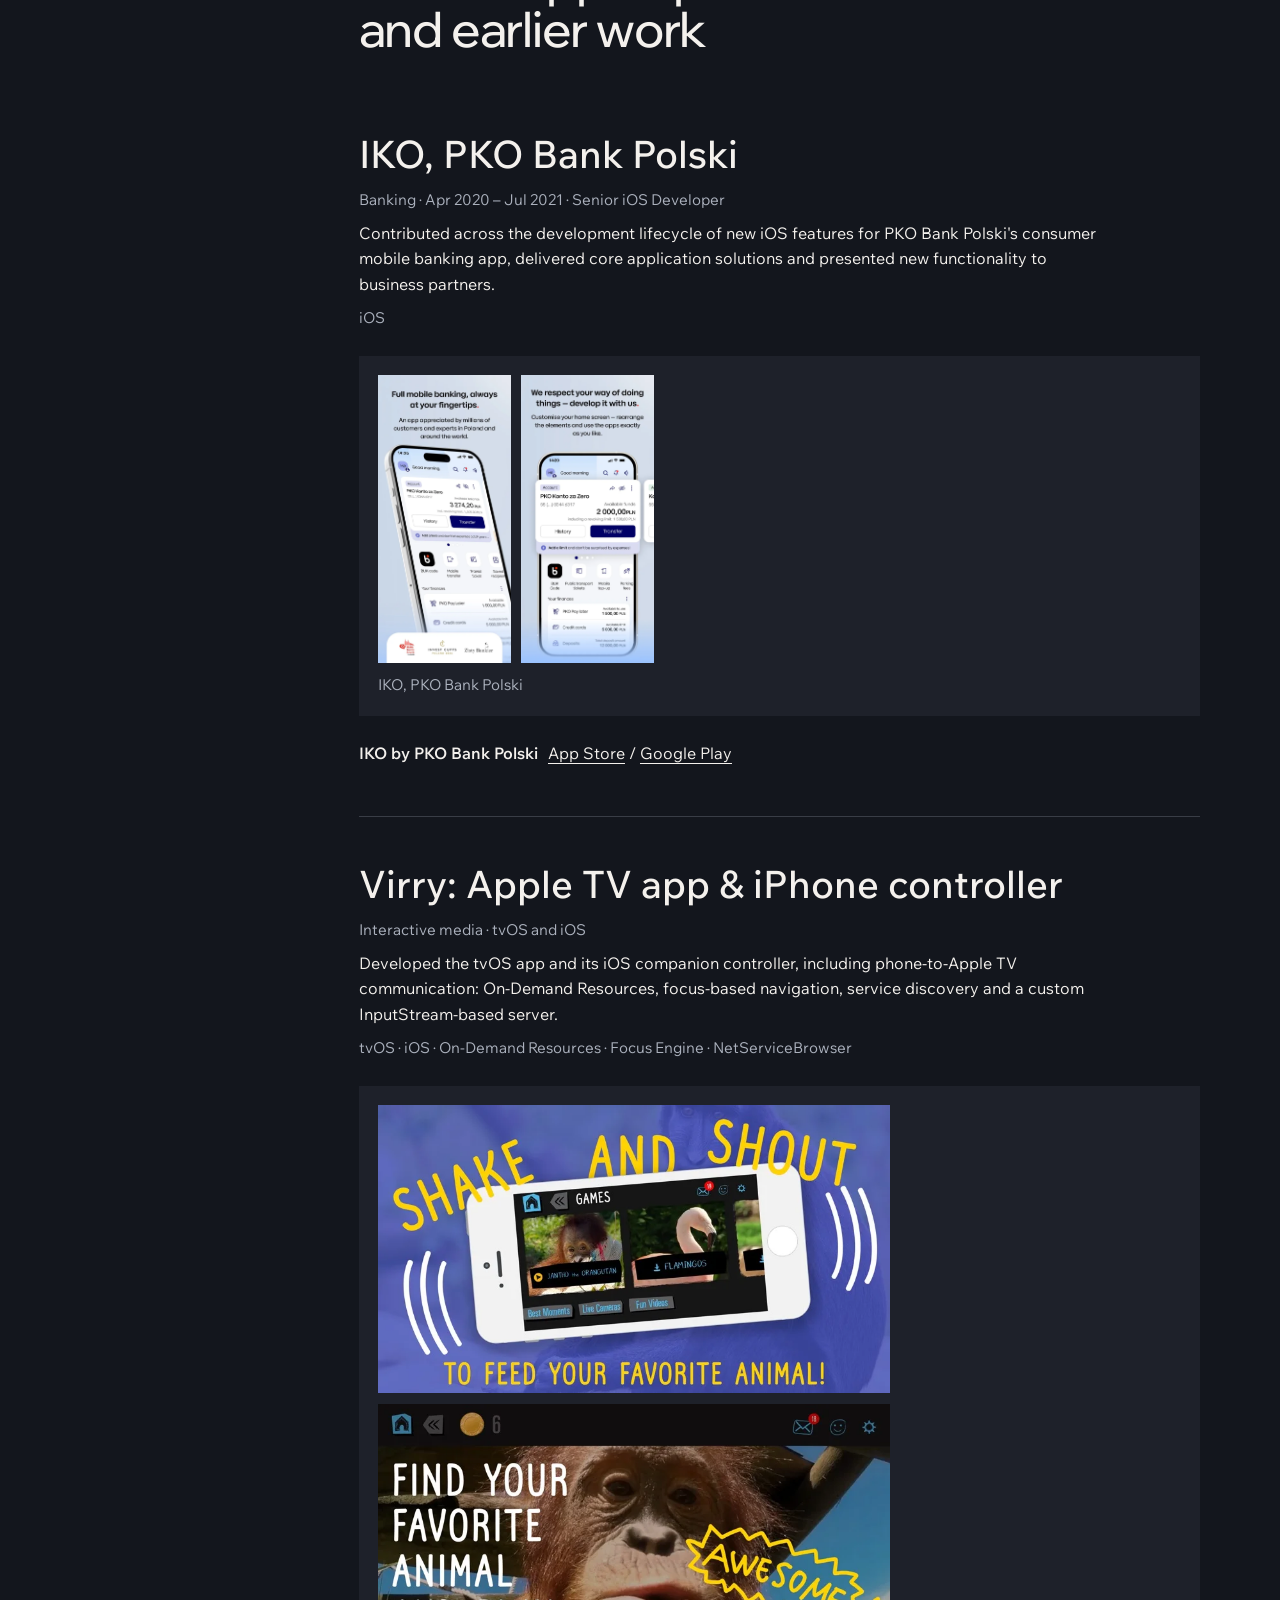
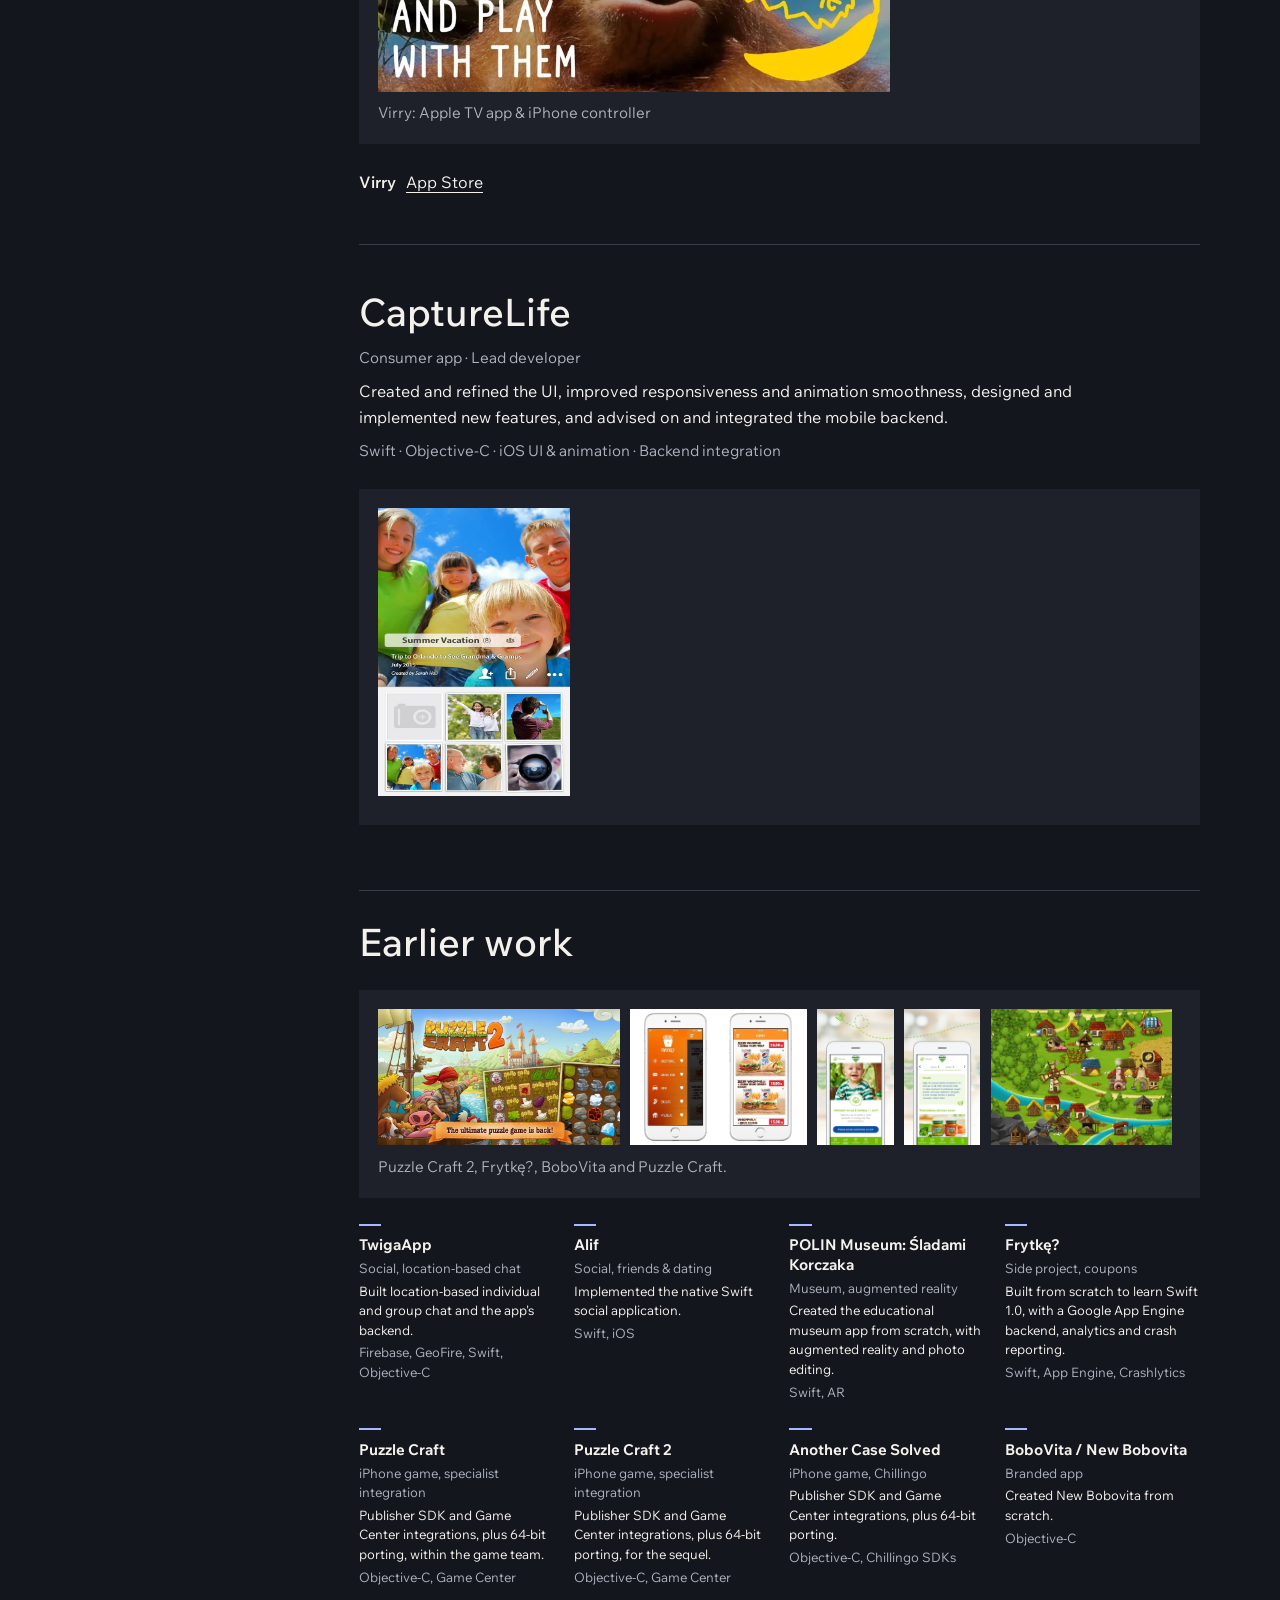
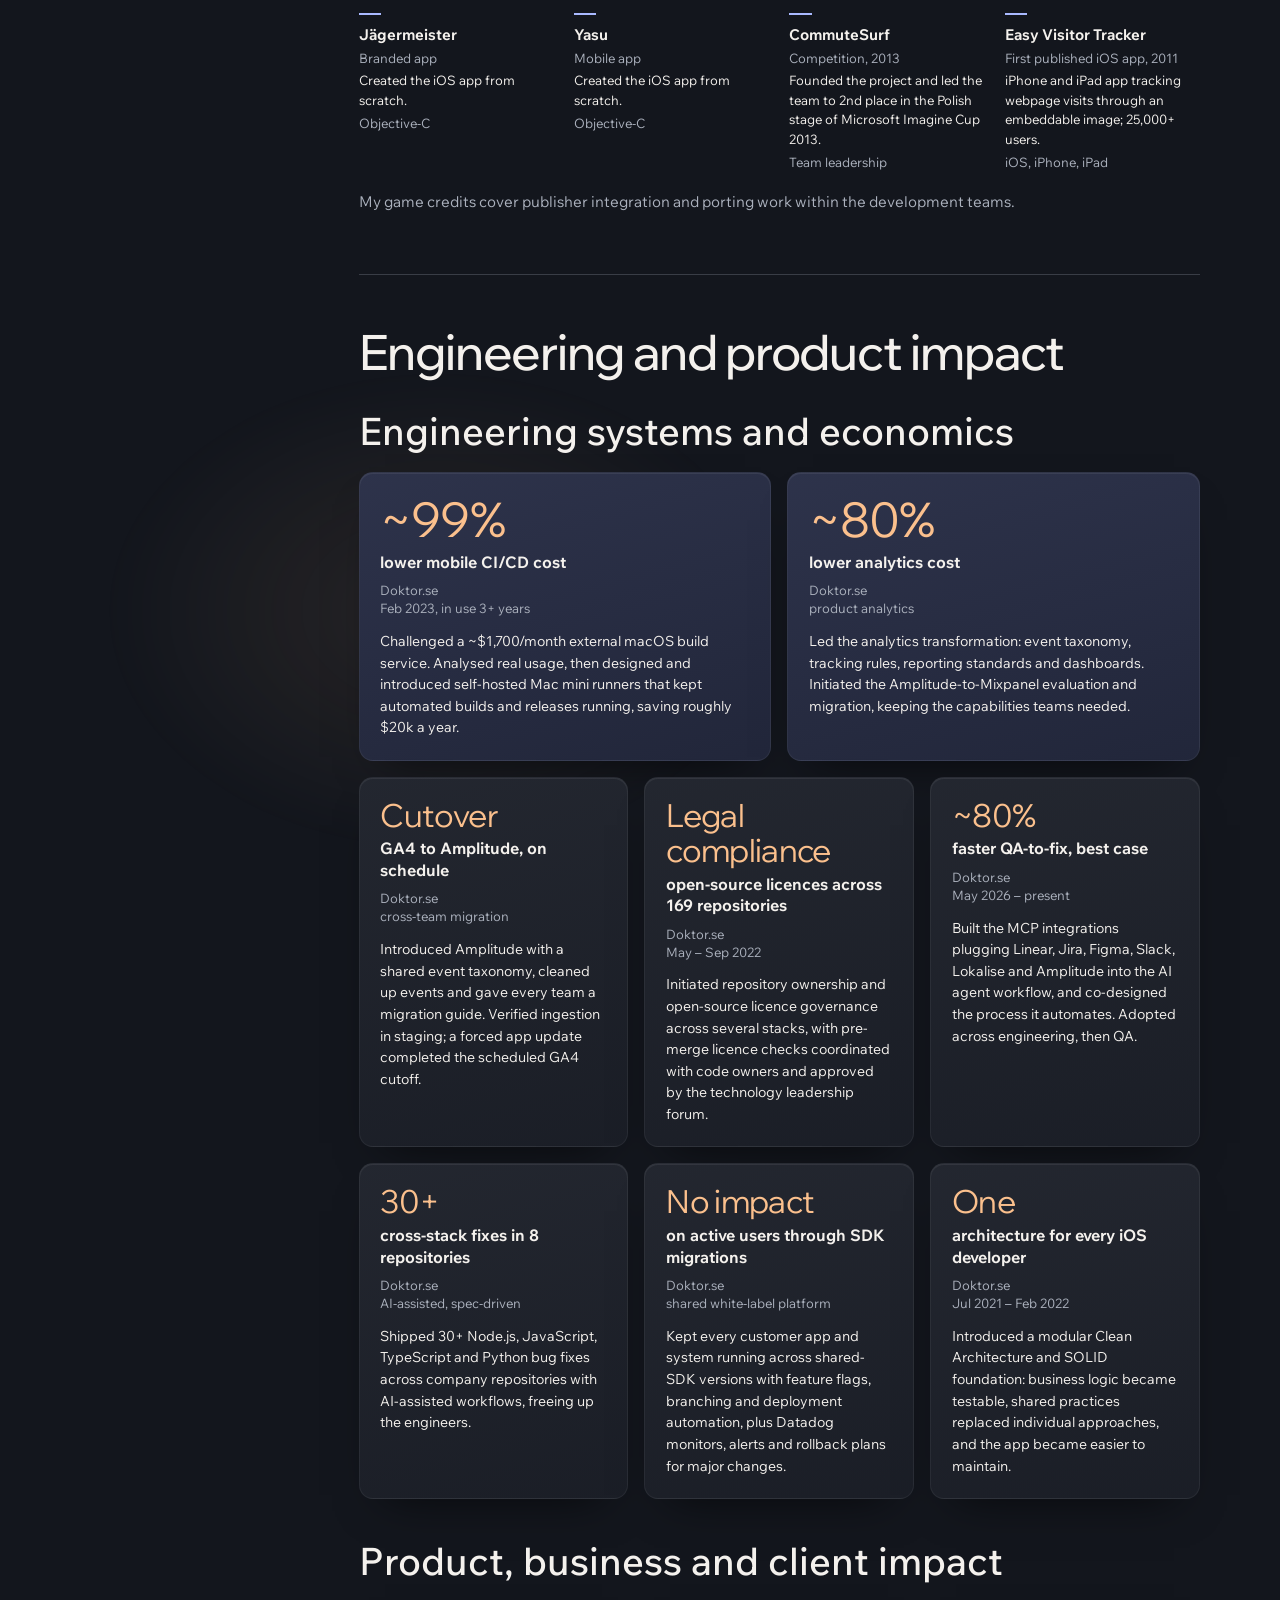
==== commit 69e10399: "Update portfolio" ====
--- a/index.html
+++ b/index.html
@@ -26,13 +26,13 @@
 <details><summary>Jump to section</summary><ul><li><a href="#experience">Experience</a></li><li><a href="#work">Case studies</a></li><li><a href="#doktor">Doktor.se</a></li><li><a href="#biek-title">BIEK by Biedronka</a></li><li><a href="#doktr">Doktr / Proximus</a></li><li><a href="#itaxi">iTaxi</a></li><li><a href="#le34">LE34 / GeoNote</a></li><li><a href="#products">More shipped products</a></li><li><a href="#impact">Engineering and product impact</a></li><li><a href="#recommendations">Recommendations</a></li><li><a href="#index">Project index</a></li><li><a href="#apps">Live apps</a></li></ul></details></aside>
 <div class="bodycopy">
 <section id="experience"><h2>Experience at a glance</h2><dl class="measurements"><div><dt>12 years</dt><dd>hands-on mobile engineering since 2014</dd></div><div><dt>Nearly five years</dt><dd>engineering management since February 2022</dd></div><div><dt>~20 people</dt><dd>across two overlapping leadership roles</dd></div><div><dt>1M+</dt><dd>registered users per mobile platform at Doktor.se</dd></div><div><dt>~10</dt><dd>hires who stayed for years, from 30+ recruitment processes</dd></div><div><dt>~99%</dt><dd>lower mobile CI costs, about $20k saved annually</dd></div><div><dt>~80%</dt><dd>lower analytics costs after migration to Mixpanel</dd></div><div><dt>40+</dt><dd>LE34 iOS apps on five white-label foundations</dd></div></dl><p class="">At Doktor.se I lead a 10-person mobile engineering organisation alongside the cross-functional Consultation &amp; Treatment team. Together these roles cover close to 20 people on platforms with 1M+ registered users per mobile platform.</p><p class="">Through appBEAT I helped win the tender for BIEK by Biedronka, built and led the core mobile team, co-created its architecture and defined its API contracts. The app launched nationally in November 2026.</p><dl class="facts"><div><dt>Engineering judgment</dt><dd>I connect technical decisions to cost, operations and business outcomes, from a healthcare marketplace proposal to about 99% lower CI costs and roughly $20k saved per year.</dd></div><div><dt>Hands-on delivery</dt><dd>I deliver mobile features end to end: iOS natively, Android hands-on with AI assistance, plus AI-assisted bug fixes across the stack.</dd></div><div><dt>Team development</dt><dd>I hired about 10 people who stayed for years through 30+ recruitment processes, and introduced structured discovery and technical kick-offs so engineers start with well-prepared tasks.</dd></div><div><dt>Domains</dt><dd>Healthcare, banking, retail, mobility, geospatial, consumer and social apps, interactive media and games.</dd></div><div><dt>Hands-on technologies</dt><dd>Swift, iOS, Kotlin Multiplatform, Android, Objective-C, tvOS, macOS, API contracts, CI/CD automation and AI-assisted spec-driven development.</dd></div><div><dt>Leadership</dt><dd>Hiring, team building, discovery, estimation, delivery planning, stakeholder management, technical due diligence, vendor and cost management, engineering governance.</dd></div></dl><blockquote><p class="">“Discussions with Michal end in actual agreements, with expectations everyone understands the same way, which removes an enormous amount of friction.”</p><cite>Erik Sandström / Former manager at Doktor.se</cite></blockquote><h3>Career timeline</h3><div class="career"><div class="axis" aria-hidden="true"><span></span><ol><li><span>20</span>11</li><li><span>20</span>12</li><li><span>20</span>13</li><li><span>20</span>14</li><li><span>20</span>15</li><li><span>20</span>16</li><li><span>20</span>17</li><li><span>20</span>18</li><li><span>20</span>19</li><li><span>20</span>20</li><li><span>20</span>21</li><li><span>20</span>22</li><li><span>20</span>23</li><li><span>20</span>24</li><li><span>20</span>25</li><li><span>20</span>26</li></ol></div><ol class="career-rows"><li><div class="who"><h4>Ars Thanea (SYZYGY)</h4><p class="when">Jul 2014 – Aug 2015</p><p class="role">iOS Developer, Warsaw</p></div><div class="track" aria-hidden="true"><span class="bar ic" style="--from:21.88%;--to:28.75%"></span></div></li><li><div class="who"><h4>Airnauts.com</h4><p class="when">Aug 2015 – Apr 2016</p><p class="role">iOS Developer, Warsaw</p></div><div class="track" aria-hidden="true"><span class="bar ic" style="--from:28.75%;--to:32.94%"></span></div></li><li><div class="who"><h4>LE34 via ProData Consult</h4><p class="when">Apr 2016 – Apr 2020</p><p class="role">appBEAT contract; Lead iOS Developer</p></div><div class="track" aria-hidden="true"><span class="bar ic" style="--from:32.94%;--to:57.94%"></span></div></li><li><div class="who"><h4>PKO Bank Polski / IKO</h4><p class="when">Apr 2020 – Jul 2021</p><p class="role">Senior iOS Developer</p></div><div class="track" aria-hidden="true"><span class="bar ic" style="--from:57.94%;--to:65.75%"></span></div></li><li><div class="who"><h4>Doktor.se</h4><p class="when">Jul 2021 – Feb 2022</p><p class="role">Senior iOS Developer</p></div><div class="track" aria-hidden="true"><span class="bar ic" style="--from:65.75%;--to:69.37%"></span></div></li><li><div class="who"><h4>Doktor.se</h4><p class="when">Feb 2022 – Feb 2024</p><p class="role">Engineering Manager, Professional Services</p></div><div class="track" aria-hidden="true"><span class="bar lead" style="--from:69.37%;--to:81.87%"></span></div></li><li><div class="who"><h4>Doktor.se</h4><p class="when">Feb 2024 – present</p><p class="role">Engineering Manager &amp; App Lead, in parallel</p></div><div class="track" aria-hidden="true"><span class="bar lead" style="--from:81.87%;--to:99.00%"></span></div></li><li><div class="who"><h4>appBEAT</h4><p class="when">Apr 2016 – present</p><p class="role">Founder, product &amp; engineering consultant</p></div><div class="track" aria-hidden="true"><span class="bar parallel" style="--from:32.94%;--to:99.00%"><span class="bar-note">Client engagements alongside primary roles</span></span><span class="bar biek" style="--from:84.87%;--to:94.81%">BIEK</span></div></li><li class="miles"><div class="who"><h4>Milestones</h4></div><div class="track" aria-hidden="true"><span class="dot" style="--from:3.12%">1</span><span class="dot" style="--from:69.37%">2</span><span class="dot" style="--from:75.62%">3</span><span class="dot" style="--from:81.87%">4</span></div></li></ol><ul class="legend"><li><span class="swatch ic"></span>Individual contributor</li><li><span class="swatch lead"></span>Engineering leadership</li><li><span class="swatch parallel"></span>Consultancy, in parallel</li></ul><ol class="milestones"><li><span class="dot">1</span><p><strong>2011</strong> First published iOS app: Easy Visitor Tracker</p></li><li><span class="dot">2</span><p><strong>2022</strong> Promoted to Engineering Manager within 7 months</p></li><li><span class="dot">3</span><p><strong>2023</strong> Self-hosted CI/CD: ~99% lower cost</p></li><li><span class="dot">4</span><p><strong>2024</strong> App Lead and Engineering Manager in parallel</p></li></ol></div></section>
-<section id="work"><h2>Selected case studies</h2><article class="case" id="doktor"><h3>Doktor.se</h3><p class="subtitle">One mobile platform behind a family of healthcare apps</p><p class="meta">Doktor.se, Sweden (remote)  ·  Jul 2021 – present  ·  Senior iOS Developer, then Engineering Manager and App Lead</p><p class="">Doktor.se provides digital and on-site care across Sweden. Its patient app shares one codebase with a family of brand and customer apps, including Doktor.de, AniCura and Belgium&#x27;s Doktr. Around it sit a clinician app and a back-office app for coordinators, used in clinics across the country.</p><p class="">Promoted from Senior iOS Developer to Engineering Manager within 7 months. Since 2024 I have led two scopes in parallel: App Lead for the 10-person mobile engineering organisation and Engineering Manager for the cross-functional Consultation &amp; Treatment team. I stay hands-on, leading core mobile features from planning to production.</p><dl class="facts"><div><dt>Solid foundations.</dt><dd>Introduced modular Clean Architecture, owned core iOS functionality and ran releases from release-candidate QA to App Store publication.</dd></div><div><dt>Platform at scale.</dt><dd>Steered long-running migrations of customer apps across versions of the shared SDK, with feature flags, Git branching and deployment automation.</dd></div><div><dt>New revenue stream.</dt><dd>Lead the team behind Doktor.se&#x27;s booking system, which made yearly health checks possible and automates recurring bookings.</dd></div><div><dt>More time for patient care.</dt><dd>Led the team that integrated an external EHR system, saving doctors a few minutes on every patient case.</dd></div><div><dt>Executive partnership.</dt><dd>A fellow Engineering Manager and I shared responsibilities previously held by the CTO. I work directly with the CEO.</dd></div></dl><dl class="results"><div><dt>1M+</dt><dd>registered users per mobile platform, iOS and Android</dd></div><div><dt>~20</dt><dd>people across two parallel leadership scopes</dd></div><div><dt>7 mo</dt><dd>from Senior iOS Developer to Engineering Manager</dd></div></dl><p class="meta">Swift, iOS, Clean Architecture, Shared white-label SDK, Feature flags, CI/CD, Datadog, Product analytics</p><p class="meta">Stack of the Consultation &amp; Treatment team I lead: Python, TypeScript, FastAPI, Django, Fastify, gRPC, PostgreSQL, Redis, NATS, AWS, Kubernetes.</p><figure class="gallery care-gallery"><div><a href="https://is1-ssl.mzstatic.com/image/thumb/PurpleSource211/v4/1f/d2/df/1fd2dfd2-bcbb-ba04-2814-5fec7c4c9f2e/1_1284x2778.jpg/1248x2778bb.png"><img loading="lazy" width="1248" height="2700" src="projects/doktor-care-1.webp" alt="Sign in to Doktor.se"></a><a href="https://is1-ssl.mzstatic.com/image/thumb/PurpleSource221/v4/68/88/bb/6888bb3b-01fd-a994-eaf9-d92593b2e4c4/2_1284x2778.jpg/1248x2778bb.png"><img loading="lazy" width="1248" height="2700" src="projects/doktor-care-2.webp" alt="Patient navigation"></a><a href="https://is1-ssl.mzstatic.com/image/thumb/PurpleSource221/v4/8e/52/65/8e5265df-cb94-bfa1-1582-ce0cd67a3473/Frame_4481.jpg/1248x2778bb.png"><img loading="lazy" width="1248" height="2700" src="projects/doktor-care-3.webp" alt="Video and chat consultations"></a><a href="https://is1-ssl.mzstatic.com/image/thumb/PurpleSource221/v4/9e/74/53/9e74538f-2d79-fade-0d0a-6e05d84ce6a4/Frame_4483.jpg/1248x2778bb.png"><img loading="lazy" width="1248" height="2700" src="projects/doktor-care-4.webp" alt="Video care for parents and children"></a><a href="https://is1-ssl.mzstatic.com/image/thumb/PurpleSource211/v4/9b/35/e9/9b35e98a-e470-0718-fb58-e648526dd951/Frame_4478.jpg/1248x2778bb.png"><img loading="lazy" width="1248" height="2700" src="projects/doktor-care-5.webp" alt="Care in the app or at a clinic"></a></div><figcaption>Doktor.se patient app in Sweden. Select a screenshot for the full-resolution image.</figcaption></figure><p class="stores"><strong>Doktor.se</strong> <span><a href="https://apps.apple.com/se/app/doktor-se-trygg-v%C3%A5rd-direkt/id1193214096">App Store</a> / <a href="https://play.google.com/store/apps/details?id=se.doktor.doktorse.production&amp;hl=pl">Google Play</a></span></p></article>
-<article class="case" id="biek-title"><h3>BIEK by Biedronka</h3><p class="subtitle">Grocery delivery for Poland’s largest retailer</p><p class="meta">appBEAT client engagement  ·  Aug 2024 – Mar 2026  ·  Mobile engineering lead</p><p class="">The app brings grocery delivery to customers of Biedronka, Poland’s largest retailer. I joined the bid team to shape the mobile proposal and stayed until March 2026, with most features in place.</p><p class="">I helped win the tender, built and led the core mobile team, co-created the architecture with fellow engineers and defined the API contracts. I also contributed code alongside my Doktor.se role.</p><dl class="facts"><div><dt>Winning the tender.</dt><dd>Assessed the RFP, estimated the work and held the technical discussions with the business partners; presented delivery options from an MVP to full scope, with the staffing, dependencies and trade-offs for each.</dd></div><div><dt>Shared logic, native interfaces.</dt><dd>We chose Kotlin Multiplatform to share business logic while keeping native interfaces on iOS and Android.</dd></div><div><dt>Building before the backend.</dt><dd>I defined API contracts and a workflow using in-memory data providers so we could build and test shopping flows for months before backend implementation began.</dd></div></dl><dl class="results"><div><dt>Tender</dt><dd>won with my RFP assessment, estimates and technical input</dd></div><div><dt>iOS + Android</dt><dd>KMP shared business logic, native interfaces</dd></div><div><dt>Nov 2026</dt><dd>National app launch</dd></div></dl><p class="meta">Kotlin Multiplatform, SwiftUI, Jetpack Compose, REST &amp; WebSockets via BFF, Ktor, Koin, Coroutines &amp; Flow, Design system</p><p class="meta">The client expanded the contracted scope.</p><div class="biek-screens"><figure><img loading="lazy" width="720" height="1560" src="biek/1.webp" alt="BIEK by Biedronka: Shop for groceries"><figcaption>Shop for groceries</figcaption></figure><figure><img loading="lazy" width="720" height="1560" src="biek/2.webp" alt="BIEK by Biedronka: Track an order"><figcaption>Track an order</figcaption></figure><figure><img loading="lazy" width="720" height="1560" src="biek/3.webp" alt="BIEK by Biedronka: Choose a delivery window"><figcaption>Choose a delivery window</figcaption></figure><figure><img loading="lazy" width="720" height="1560" src="biek/4.webp" alt="BIEK by Biedronka: Buy favourites again"><figcaption>Buy favourites again</figcaption></figure><figure><img loading="lazy" width="720" height="1560" src="biek/5.webp" alt="BIEK by Biedronka: Play Moto-Moto"><figcaption>Play Moto-Moto</figcaption></figure></div><p class="stores"><strong>BIEK by Biedronka</strong> <span><a href="https://apps.apple.com/pl/app/biek-biedronka-express/id6761813987">App Store</a> / <a href="https://play.google.com/store/apps/details?id=pl.biek.app">Google Play</a></span></p><p><a href="biek/">Read the full BIEK case study</a></p></article>
-<article class="case" id="doktr"><h3>Doktr / Proximus</h3><p class="subtitle">End-to-end encryption without breaking the chatbot</p><p class="meta">Doktor.se Professional Services  ·  client: Doktr, Belgium  ·  2023 – Feb 2024  ·  Engineering Manager</p><p class="">Doktr, a Belgian digital-health app built on Doktor.se&#x27;s white-label platform, faced a new legal requirement: without end-to-end encryption for patient–doctor conversations, it could not keep operating in Belgium. Every other customer had to keep the existing behaviour, and the chatbot used patients&#x27; answers to decide each next step.</p><p class="">I guided the work from feasibility to production release, with the Product Manager and the engineering teams. Before that, as an iOS developer, I implemented features for Doktr and published its releases.</p><dl class="facts"><div><dt>Feasibility first.</dt><dd>Led the assessment of integrating SealdSDK into the existing backend, web and mobile apps, building on an external discovery.</dd></div><div><dt>Trade-offs in the open.</dt><dd>Presented the solution, limits and alternatives directly to the Product Manager and the customer, and answered their questions.</dd></div><div><dt>A workable boundary.</dt><dd>Helped define protected questions, so the bot could still route conversations while coordinators could not see sensitive answers.</dd></div><div><dt>Ready for production.</dt><dd>Coordinated changes to support procedures, clinician workflows and mobile UX, and prepared two Architecture Decision Records.</dd></div></dl><dl class="results"><div><dt>Compliant</dt><dd>Doktr&#x27;s app stayed on the Belgian market</dd></div><div><dt>Unchanged</dt><dd>behaviour for every other customer on the platform</dd></div><div><dt>Pen-tested</dt><dd>externally, with monitoring and dashboards in place</dd></div></dl><p class="meta">SealdSDK, iOS, Android, Web, Backend integration, Datadog, Amplitude, ADRs</p><p class="meta"></p><figure class="gallery"><div><img loading="lazy" width="675" height="1200" src="projects/doktr-2.webp" alt="Doktr patient app in Belgium"></div><figcaption>Doktr / Proximus patient app in Belgium.</figcaption></figure><p class="stores"><strong>Doktr</strong> <span><a href="https://apps.apple.com/be/app/doktr-medical-consultations/id1552175214">App Store</a> / <a href="https://play.google.com/store/apps/details?id=be.proximus.LISA&amp;hl=en">Google Play</a></span></p><h4>Encryption decision record</h4><dl class="facts"><div><dt>Constraint</dt><dd>The chatbot reads patient answers to select the next step. Encrypting every answer at source would break routing.</dd></div><div><dt>Chosen option</dt><dd>Seald SDK protects patient–doctor conversations. Answers to protected bot questions stay processable for routing, hidden from coordinators and non-medical roles, and available to treating clinicians.</dd></div><div><dt>Decision and ownership</dt><dd>I assessed the options and recommended the solution. The customer accepted it. Developers owned implementation and code architecture.</dd></div><div><dt>Release safeguards</dt><dd>Two Architecture Decision Records, edge-case scenarios, unit tests, external penetration testing, Datadog monitoring and Amplitude dashboards.</dd></div></dl></article>
-<article class="case" id="itaxi"><h3>iTaxi</h3><p class="subtitle">Modernising a legacy iOS app for a major redesign</p><p class="meta">appBEAT client engagement  ·  iOS delivery lead</p><p class="">iTaxi, one of the leading consumer mobility platforms in Poland, planned a major product redesign. The new experience had to land on a legacy iOS codebase.</p><p class="">I led iOS delivery for the redesign, from modernising the codebase to supporting the client through validation and release.</p><dl class="facts"><div><dt>Modern foundations.</dt><dd>Modernised the legacy codebase and updated its architecture and tests.</dd></div><div><dt>Reusable by design.</dt><dd>Extracted reusable components to build the new experience consistently.</dd></div><div><dt>Designs into product.</dt><dd>Implemented the new designs as working product features.</dd></div><div><dt>To the finish line.</dt><dd>Supported the client through Friends &amp; Family validation and the release.</dd></div></dl><dl class="results"><div><dt>3.5 → 4.8</dt><dd>App Store rating after the redesigned release, a team and client result</dd></div><div><dt>F&amp;F</dt><dd>validation supported through to release</dd></div></dl><p class="meta">iOS, Legacy modernisation, Architecture, Reusable components, Tests</p><p class="meta"></p><figure class="gallery"><div><img loading="lazy" width="675" height="1200" src="projects/itaxi-1.webp" alt="iTaxi store screenshot"><img loading="lazy" width="675" height="1200" src="projects/itaxi-2.webp" alt="iTaxi ride-booking app"></div><figcaption>iTaxi on the App Store.</figcaption></figure><p class="stores"><strong>iTaxi</strong> <span><a href="https://apps.apple.com/pl/app/itaxi-the-taxi-app/id505936790">App Store</a> / <a href="https://play.google.com/store/apps/details?id=com.geckolab.eotaxi.passenger&amp;hl=en">Google Play</a></span></p></article>
-<article class="case" id="le34"><h3>LE34 / GeoNote</h3><p class="subtitle">40+ iOS apps from five white-label foundations</p><p class="meta">LE34, via ProData Consult  ·  Apr 2016 – Apr 2020  ·  Lead iOS Developer, co-founder of the mobile department</p><p class="">LE34 builds geospatial solutions for municipalities, surveying and field operations. Its customers needed apps for citizen reporting, map editing, surveying and live tracking of field crews, including variants for individual municipalities.</p><p class="">I co-created the mobile department and acted as Lead iOS Developer, taking products from first idea to the App Store and maintaining them afterwards.</p><dl class="facts"><div><dt>Idea to App Store.</dt><dd>Ran customer workshops and prototypes, API contract design, estimation, implementation, testing and App Store publication, then maintenance.</dd></div><div><dt>Scale through reuse.</dt><dd>Grew a portfolio of 40+ iOS apps on five white-label foundations, including municipal variants such as Furesø Borgertip.</dd></div><div><dt>Shipping automation.</dt><dd>Built the distribution solution with Jenkins, fastlane and Firebase / Fabric that supported the whole portfolio.</dd></div></dl><dl class="results"><div><dt>40+</dt><dd>iOS apps in the portfolio, including customer variants</dd></div><div><dt>5</dt><dd>white-label application foundations</dd></div><div><dt>100+</dt><dd>snowploughs tracked by Snow Patrol</dd></div></dl><p class="meta">iOS, Location services, GPS &amp; maps, White-label variants, Jenkins, fastlane, Firebase / Fabric</p><p class="meta"></p><figure class="gallery"><div><img loading="lazy" width="850" height="478" src="projects/geonote.webp" alt="LE34 GeoNote applications on an iPhone"></div><figcaption>The GeoNote suite on an iPhone.</figcaption></figure><dl class="facts"><div><dt>Borgertip / Citizen Tip</dt><dd>Citizens report local issues to their municipality; variants such as Furesø Borgertip.</dd></div><div><dt>GISMO</dt><dd>Map content creation and editing.</dd></div><div><dt>Smart Survey</dt><dd>Video and GPS capture supplying data for 3D models of real-world objects.</dd></div><div><dt>Snerydning / Snow Patrol</dt><dd>GPS collection, live snowplough tracking and reporting.</dd></div><div><dt>Opgavekvittering / Task Manager</dt><dd>Task assignment, progress tracking and activity streams.</dd></div></dl><p class="stores"><strong>GeoNote Snerydning V2</strong> <span><a href="https://apps.apple.com/dk/app/geonote-snerydning-v2/id1160777103">App Store</a></span></p><p class="stores"><strong>Furesø Borgertip</strong> <span><a href="https://apps.apple.com/dk/app/fures%C3%B8-borgertip/id708280828">App Store</a></span></p></article></section>
+<section id="work"><h2>Selected case studies</h2><article class="case" id="doktor"><h3>Doktor.se</h3><p class="subtitle">One mobile platform behind a family of healthcare apps</p><p class="meta">Doktor.se, Sweden (remote)  ·  Jul 2021 – present  ·  Senior iOS Developer, then Engineering Manager and App Lead</p><p class="">Doktor.se provides digital and on-site care across Sweden. Its patient app shares one codebase with a family of brand and customer apps, including Doktor.de, AniCura and Belgium&#x27;s Doktr. Around it sit a clinician app and a back-office app for coordinators, used in clinics across the country.</p><p class="">Promoted from Senior iOS Developer to Engineering Manager within 7 months. Since 2024 I have led two scopes in parallel: App Lead for the 10-person mobile engineering organisation and Engineering Manager for the cross-functional Consultation &amp; Treatment team. I stay hands-on, leading core mobile features from planning to production.</p><dl class="facts"><div><dt>One architecture for every iOS developer.</dt><dd>Testable logic and shared practices via a modular Clean Architecture; owned releases from QA to the App Store.</dd></div><div><dt>No impact on active users.</dt><dd>Through long-running shared-SDK migrations, using feature flags, Git branching and deployment automation.</dd></div><div><dt>A new revenue stream.</dt><dd>Yearly health checks, from the booking system my team built: recurring bookings automated, health forms collected before the visit.</dd></div><div><dt>Minutes back for doctors.</dt><dd>On every patient case, by leading the team that integrated an external EHR system.</dd></div><div><dt>Hands-on revenue.</dt><dd>Several dozen tests sold in the first month (Q1 2026) in the Health Checks store I built myself.</dd></div><div><dt>Executive partnership.</dt><dd>A fellow Engineering Manager and I shared responsibilities previously held by the CTO. I work directly with the CEO.</dd></div></dl><dl class="results"><div><dt>1M+</dt><dd>registered users per mobile platform, iOS and Android</dd></div><div><dt>~20</dt><dd>people across two parallel leadership scopes</dd></div><div><dt>7 mo</dt><dd>from Senior iOS Developer to Engineering Manager</dd></div></dl><p class="meta">Swift, iOS, Clean Architecture, Shared white-label SDK, Feature flags, CI/CD, Datadog, Product analytics</p><p class="meta">Stack of the Consultation &amp; Treatment team I lead: Python, TypeScript, FastAPI, Django, Fastify, gRPC, PostgreSQL, Redis, NATS, AWS, Kubernetes.</p><figure class="gallery care-gallery"><div><a href="https://is1-ssl.mzstatic.com/image/thumb/PurpleSource211/v4/1f/d2/df/1fd2dfd2-bcbb-ba04-2814-5fec7c4c9f2e/1_1284x2778.jpg/1248x2778bb.png"><img loading="lazy" width="1248" height="2700" src="projects/doktor-care-1.webp" alt="Sign in to Doktor.se"></a><a href="https://is1-ssl.mzstatic.com/image/thumb/PurpleSource221/v4/68/88/bb/6888bb3b-01fd-a994-eaf9-d92593b2e4c4/2_1284x2778.jpg/1248x2778bb.png"><img loading="lazy" width="1248" height="2700" src="projects/doktor-care-2.webp" alt="Patient navigation"></a><a href="https://is1-ssl.mzstatic.com/image/thumb/PurpleSource221/v4/8e/52/65/8e5265df-cb94-bfa1-1582-ce0cd67a3473/Frame_4481.jpg/1248x2778bb.png"><img loading="lazy" width="1248" height="2700" src="projects/doktor-care-3.webp" alt="Video and chat consultations"></a><a href="https://is1-ssl.mzstatic.com/image/thumb/PurpleSource221/v4/9e/74/53/9e74538f-2d79-fade-0d0a-6e05d84ce6a4/Frame_4483.jpg/1248x2778bb.png"><img loading="lazy" width="1248" height="2700" src="projects/doktor-care-4.webp" alt="Video care for parents and children"></a><a href="https://is1-ssl.mzstatic.com/image/thumb/PurpleSource211/v4/9b/35/e9/9b35e98a-e470-0718-fb58-e648526dd951/Frame_4478.jpg/1248x2778bb.png"><img loading="lazy" width="1248" height="2700" src="projects/doktor-care-5.webp" alt="Care in the app or at a clinic"></a></div><figcaption>Doktor.se patient app in Sweden. Select a screenshot for the full-resolution image.</figcaption></figure><p class="stores"><strong>Doktor.se</strong> <span><a href="https://apps.apple.com/se/app/doktor-se-trygg-v%C3%A5rd-direkt/id1193214096">App Store</a> / <a href="https://play.google.com/store/apps/details?id=se.doktor.doktorse.production&amp;hl=pl">Google Play</a></span></p></article>
+<article class="case" id="biek-title"><h3>BIEK by Biedronka</h3><p class="subtitle">Grocery delivery for Poland’s largest retailer</p><p class="meta">appBEAT client engagement  ·  Aug 2024 – Mar 2026  ·  Mobile engineering lead</p><p class="">The app brings grocery delivery to customers of Biedronka, Poland’s largest retailer. I joined the bid team to shape the mobile proposal and stayed until March 2026, with most features in place.</p><p class="">I helped win the tender, built and led the core mobile team, co-created the architecture with fellow engineers and defined the API contracts. I also contributed code alongside my Doktor.se role.</p><dl class="facts"><div><dt>Tender won, MVP scope agreed.</dt><dd>By assessing the RFP, estimating the work, holding the technical discussions with the business partners and presenting delivery options from an MVP to full scope, with the staffing, dependencies and trade-offs for each.</dd></div><div><dt>Logic written once, native UIs.</dt><dd>Business logic shared by iOS and Android with fully native SwiftUI and Jetpack Compose interfaces, by choosing Kotlin Multiplatform over Compose Multiplatform, then still in beta.</dd></div><div><dt>Months unblocked before the backend.</dt><dd>Complete shopping flows built and tested on in-memory providers, by defining the API contracts and a contract-first workflow. Moving to the real API meant swapping a provider, not rewriting screens.</dd></div></dl><dl class="results"><div><dt>Tender</dt><dd>won with my RFP assessment, estimates and technical input</dd></div><div><dt>iOS + Android</dt><dd>KMP shared business logic, native interfaces</dd></div><div><dt>Nov 2026</dt><dd>National app launch</dd></div></dl><p class="meta">Kotlin Multiplatform, SwiftUI, Jetpack Compose, REST &amp; WebSockets via BFF, Ktor, Koin, Coroutines &amp; Flow, Design system</p><p class="meta">The client expanded the contracted scope.</p><div class="biek-screens"><figure><img loading="lazy" width="720" height="1560" src="biek/1.webp" alt="BIEK by Biedronka: Shop for groceries"><figcaption>Shop for groceries</figcaption></figure><figure><img loading="lazy" width="720" height="1560" src="biek/2.webp" alt="BIEK by Biedronka: Track an order"><figcaption>Track an order</figcaption></figure><figure><img loading="lazy" width="720" height="1560" src="biek/3.webp" alt="BIEK by Biedronka: Choose a delivery window"><figcaption>Choose a delivery window</figcaption></figure><figure><img loading="lazy" width="720" height="1560" src="biek/4.webp" alt="BIEK by Biedronka: Buy favourites again"><figcaption>Buy favourites again</figcaption></figure><figure><img loading="lazy" width="720" height="1560" src="biek/5.webp" alt="BIEK by Biedronka: Play Moto-Moto"><figcaption>Play Moto-Moto</figcaption></figure></div><p class="stores"><strong>BIEK by Biedronka</strong> <span><a href="https://apps.apple.com/pl/app/biek-biedronka-express/id6761813987">App Store</a> / <a href="https://play.google.com/store/apps/details?id=pl.biek.app">Google Play</a></span></p><p><a href="biek/">Read the full BIEK case study</a></p></article>
+<article class="case" id="doktr"><h3>Doktr / Proximus</h3><p class="subtitle">End-to-end encryption without breaking the chatbot</p><p class="meta">Doktor.se Professional Services  ·  client: Doktr, Belgium  ·  2023 – Feb 2024  ·  Engineering Manager</p><p class="">Doktr, a Belgian digital-health app built on Doktor.se&#x27;s white-label platform, faced a new legal requirement: without end-to-end encryption for patient–doctor conversations, it could not keep operating in Belgium. Every other customer had to keep the existing behaviour, and the chatbot used patients&#x27; answers to decide each next step.</p><p class="">I guided the work from feasibility to production release, with the Product Manager and the engineering teams. Before that, as an iOS developer, I implemented features for Doktr and published its releases.</p><dl class="facts"><div><dt>A confirmed path to encryption.</dt><dd>Across backend, web and mobile apps before any build, by leading the SealdSDK feasibility assessment on top of an external discovery.</dd></div><div><dt>Customer sign-off.</dt><dd>On the solution and its limits, by presenting the options, trade-offs and alternatives directly to the Product Manager and the customer.</dd></div><div><dt>Routing kept, privacy gained.</dt><dd>The chatbot kept routing conversations while coordinators lost access to sensitive answers, by helping define protected questions.</dd></div><div><dt>Released with safeguards.</dt><dd>External penetration testing, monitoring and dashboards in place, after coordinating changes to support procedures, clinician workflows and mobile UX, and recording the decisions in two Architecture Decision Records.</dd></div></dl><dl class="results"><div><dt>Compliant</dt><dd>Doktr&#x27;s app stayed on the Belgian market</dd></div><div><dt>Unchanged</dt><dd>behaviour for every other customer on the platform</dd></div><div><dt>Pen-tested</dt><dd>externally, with monitoring and dashboards in place</dd></div></dl><p class="meta">SealdSDK, iOS, Android, Web, Backend integration, Datadog, Amplitude, ADRs</p><p class="meta"></p><figure class="gallery"><div><img loading="lazy" width="675" height="1200" src="projects/doktr-2.webp" alt="Doktr patient app in Belgium"></div><figcaption>Doktr / Proximus patient app in Belgium.</figcaption></figure><p class="stores"><strong>Doktr</strong> <span><a href="https://apps.apple.com/be/app/doktr-medical-consultations/id1552175214">App Store</a> / <a href="https://play.google.com/store/apps/details?id=be.proximus.LISA&amp;hl=en">Google Play</a></span></p><h4>Encryption decision record</h4><dl class="facts"><div><dt>Constraint</dt><dd>The chatbot reads patient answers to select the next step. Encrypting every answer at source would break routing.</dd></div><div><dt>Chosen option</dt><dd>Seald SDK protects patient–doctor conversations. Answers to protected bot questions stay processable for routing, hidden from coordinators and non-medical roles, and available to treating clinicians.</dd></div><div><dt>Decision and ownership</dt><dd>I assessed the options and recommended the solution. The customer accepted it. Developers owned implementation and code architecture.</dd></div><div><dt>Release safeguards</dt><dd>Two Architecture Decision Records, edge-case scenarios, unit tests, external penetration testing, Datadog monitoring and Amplitude dashboards.</dd></div></dl></article>
+<article class="case" id="itaxi"><h3>iTaxi</h3><p class="subtitle">Modernising a legacy iOS app for a major redesign</p><p class="meta">appBEAT client engagement  ·  iOS delivery lead</p><p class="">iTaxi, one of the leading consumer mobility platforms in Poland, planned a major product redesign. The new experience had to land on a legacy iOS codebase.</p><p class="">I led iOS delivery for the redesign, from modernising the codebase to supporting the client through validation and release.</p><dl class="facts"><div><dt>Ready for a major redesign.</dt><dd>A legacy codebase prepared for the new experience, by modernising its architecture and adding tests.</dd></div><div><dt>A consistent new experience.</dt><dd>By extracting reusable components and turning the new designs into working product features.</dd></div><div><dt>Released after validation.</dt><dd>The redesign reached the App Store after Friends &amp; Family validation, with my support through to release.</dd></div></dl><dl class="results"><div><dt>3.5 → 4.8</dt><dd>App Store rating after the redesigned release, a team and client result</dd></div><div><dt>F&amp;F</dt><dd>validation supported through to release</dd></div></dl><p class="meta">iOS, Legacy modernisation, Architecture, Reusable components, Tests</p><p class="meta"></p><figure class="gallery"><div><img loading="lazy" width="675" height="1200" src="projects/itaxi-1.webp" alt="iTaxi store screenshot"><img loading="lazy" width="675" height="1200" src="projects/itaxi-2.webp" alt="iTaxi ride-booking app"></div><figcaption>iTaxi on the App Store.</figcaption></figure><p class="stores"><strong>iTaxi</strong> <span><a href="https://apps.apple.com/pl/app/itaxi-the-taxi-app/id505936790">App Store</a> / <a href="https://play.google.com/store/apps/details?id=com.geckolab.eotaxi.passenger&amp;hl=en">Google Play</a></span></p></article>
+<article class="case" id="le34"><h3>LE34 / GeoNote</h3><p class="subtitle">40+ iOS apps from five white-label foundations</p><p class="meta">LE34, via ProData Consult  ·  Apr 2016 – Apr 2020  ·  Lead iOS Developer, co-founder of the mobile department</p><p class="">LE34 builds geospatial solutions for municipalities, surveying and field operations. Its customers needed apps for citizen reporting, map editing, surveying and live tracking of field crews, including variants for individual municipalities.</p><p class="">I co-created the mobile department and acted as Lead iOS Developer, taking products from first idea to the App Store and maintaining them afterwards.</p><dl class="facts"><div><dt>40+ apps from five foundations.</dt><dd>Including municipal variants such as Furesø Borgertip, by building white-label foundations for reuse.</dd></div><div><dt>Customer ideas published.</dt><dd>By running customer workshops and prototypes, API contract design, estimation, implementation, testing, App Store publication and maintenance.</dd></div><div><dt>One pipeline for the portfolio.</dt><dd>A single distribution pipeline for every app, built with Jenkins, fastlane and Firebase / Fabric.</dd></div></dl><dl class="results"><div><dt>40+</dt><dd>iOS apps in the portfolio, including customer variants</dd></div><div><dt>5</dt><dd>white-label application foundations</dd></div><div><dt>100+</dt><dd>snowploughs tracked by Snow Patrol</dd></div></dl><p class="meta">iOS, Location services, GPS &amp; maps, White-label variants, Jenkins, fastlane, Firebase / Fabric</p><p class="meta"></p><figure class="gallery"><div><img loading="lazy" width="850" height="478" src="projects/geonote.webp" alt="LE34 GeoNote applications on an iPhone"></div><figcaption>The GeoNote suite on an iPhone.</figcaption></figure><dl class="facts"><div><dt>Borgertip / Citizen Tip</dt><dd>Citizens report local issues to their municipality; variants such as Furesø Borgertip.</dd></div><div><dt>GISMO</dt><dd>Map content creation and editing.</dd></div><div><dt>Smart Survey</dt><dd>Video and GPS capture supplying data for 3D models of real-world objects.</dd></div><div><dt>Snerydning / Snow Patrol</dt><dd>GPS collection, live snowplough tracking and reporting.</dd></div><div><dt>Opgavekvittering / Task Manager</dt><dd>Task assignment, progress tracking and activity streams.</dd></div></dl><p class="stores"><strong>GeoNote Snerydning V2</strong> <span><a href="https://apps.apple.com/dk/app/geonote-snerydning-v2/id1160777103">App Store</a></span></p><p class="stores"><strong>Furesø Borgertip</strong> <span><a href="https://apps.apple.com/dk/app/fures%C3%B8-borgertip/id708280828">App Store</a></span></p></article></section>
 <section id="products"><h2>More shipped products and earlier work</h2><article class="product" id="product-0"><h3>IKO, PKO Bank Polski</h3><p class="meta">Banking  ·  Apr 2020 – Jul 2021  ·  Senior iOS Developer</p><p class="">Contributed across the development lifecycle of new iOS features for PKO Bank Polski&#x27;s consumer mobile banking app, delivered core application solutions and presented new functionality to business partners.</p><p class="meta">iOS</p><figure class="gallery"><div><img loading="lazy" width="553" height="1200" src="projects/iko-1.webp" alt="IKO, PKO Bank Polski product screenshot"><img loading="lazy" width="553" height="1200" src="projects/iko-2.webp" alt="IKO, PKO Bank Polski product screenshot"></div><figcaption>IKO, PKO Bank Polski</figcaption></figure><p class="stores"><strong>IKO by PKO Bank Polski</strong> <span><a href="https://apps.apple.com/pl/app/iko-pko-bank-polski/id597657968">App Store</a> / <a href="https://play.google.com/store/apps/details?id=pl.pkobp.iko&amp;hl=pl">Google Play</a></span></p></article><article class="product" id="product-1"><h3>Virry: Apple TV app &amp; iPhone controller</h3><p class="meta">Interactive media  ·  tvOS and iOS</p><p class="">Developed the tvOS app and its iOS companion controller, including phone-to-Apple TV communication: On-Demand Resources, focus-based navigation, service discovery and a custom InputStream-based server.</p><p class="meta">tvOS  ·  iOS  ·  On-Demand Resources  ·  Focus Engine  ·  NetServiceBrowser</p><figure class="gallery"><div><img loading="lazy" width="800" height="450" src="projects/virry-1.webp" alt="Virry: Apple TV app &amp; iPhone controller product screenshot"><img loading="lazy" width="800" height="450" src="projects/virry-3.webp" alt="Virry: Apple TV app &amp; iPhone controller product screenshot"></div><figcaption>Virry: Apple TV app &amp; iPhone controller</figcaption></figure><p class="stores"><strong>Virry</strong> <span><a href="https://apps.apple.com/gb/app/virry-game-with-wild-animals/id946168827">App Store</a></span></p></article><article class="product" id="product-2"><h3>CaptureLife</h3><p class="meta">Consumer app  ·  Lead developer</p><p class="">Created and refined the UI, improved responsiveness and animation smoothness, designed and implemented new features, and advised on and integrated the mobile backend.</p><p class="meta">Swift  ·  Objective-C  ·  iOS UI &amp; animation  ·  Backend integration</p><figure class="gallery"><div><img loading="lazy" width="640" height="960" src="projects/capturelife-3.webp" alt="CaptureLife product screenshot"></div><figcaption></figcaption></figure></article><h3>Earlier work</h3><figure class="gallery strip"><div><img loading="lazy" width="800" height="450" src="projects/puzzle-craft-2-1.webp" alt="Puzzle Craft 2"><img loading="lazy" width="850" height="654" src="projects/frytke-press.webp" alt="Frytkę?"><img loading="lazy" width="675" height="1200" src="projects/bobovita-1.webp" alt="BoboVita screenshot"><img loading="lazy" width="675" height="1200" src="projects/bobovita-2.webp" alt="BoboVita screenshot"><img loading="lazy" width="400" height="300" src="projects/puzzle-craft-archive.webp" alt="Puzzle Craft"></div><figcaption>Puzzle Craft 2, Frytkę?, BoboVita and Puzzle Craft.</figcaption></figure><div class="tiles"><article class="tile" id="early-0"><h4>TwigaApp</h4><p class="meta">Social, location-based chat</p><p class="">Built location-based individual and group chat and the app&#x27;s backend.</p><p class="meta">Firebase, GeoFire, Swift, Objective-C</p></article><article class="tile" id="early-1"><h4>Alif</h4><p class="meta">Social, friends &amp; dating</p><p class="">Implemented the native Swift social application.</p><p class="meta">Swift, iOS</p></article><article class="tile" id="early-2"><h4>POLIN Museum: Śladami Korczaka</h4><p class="meta">Museum, augmented reality</p><p class="">Created the educational museum app from scratch, with augmented reality and photo editing.</p><p class="meta">Swift, AR</p></article><article class="tile" id="early-3"><h4>Frytkę?</h4><p class="meta">Side project, coupons</p><p class="">Built from scratch to learn Swift 1.0, with a Google App Engine backend, analytics and crash reporting.</p><p class="meta">Swift, App Engine, Crashlytics</p></article><article class="tile" id="early-4"><h4>Puzzle Craft</h4><p class="meta">iPhone game, specialist integration</p><p class="">Publisher SDK and Game Center integrations, plus 64-bit porting, within the game team.</p><p class="meta">Objective-C, Game Center</p></article><article class="tile" id="early-5"><h4>Puzzle Craft 2</h4><p class="meta">iPhone game, specialist integration</p><p class="">Publisher SDK and Game Center integrations, plus 64-bit porting, for the sequel.</p><p class="meta">Objective-C, Game Center</p></article><article class="tile" id="early-6"><h4>Another Case Solved</h4><p class="meta">iPhone game, Chillingo</p><p class="">Publisher SDK and Game Center integrations, plus 64-bit porting.</p><p class="meta">Objective-C, Chillingo SDKs</p></article><article class="tile" id="early-7"><h4>BoboVita / New Bobovita</h4><p class="meta">Branded app</p><p class="">Created New Bobovita from scratch.</p><p class="meta">Objective-C</p></article><article class="tile" id="early-8"><h4>Jägermeister</h4><p class="meta">Branded app</p><p class="">Created the iOS app from scratch.</p><p class="meta">Objective-C</p></article><article class="tile" id="early-9"><h4>Yasu</h4><p class="meta">Mobile app</p><p class="">Created the iOS app from scratch.</p><p class="meta">Objective-C</p></article><article class="tile" id="early-10"><h4>CommuteSurf</h4><p class="meta">Competition, 2013</p><p class="">Founded the project and led the team to 2nd place in the Polish stage of Microsoft Imagine Cup 2013.</p><p class="meta">Team leadership</p></article><article class="tile" id="early-11"><h4>Easy Visitor Tracker</h4><p class="meta">First published iOS app, 2011</p><p class="">iPhone and iPad app tracking webpage visits through an embeddable image; 25,000+ users.</p><p class="meta">iOS, iPhone, iPad</p></article></div><p class="meta">My game credits cover publisher integration and porting work within the development teams.</p></section>
-<section id="impact"><h2>Engineering and product impact</h2><h3>Engineering systems and economics</h3><div class="cards eng"><article class="card lead" id="initiative-project_cicd_cost_optimisation"><p class="value">~99%</p><h4>lower mobile CI/CD cost</h4><p class="meta"><span>Doktor.se</span><span>Feb 2023, in use 3+ years</span></p><p class="">Challenged a ~$1,700/month external macOS build service. Analysed real usage, then designed and introduced self-hosted Mac mini runners that kept automated builds and releases running, saving roughly $20k a year.</p></article><article class="card lead" id="initiative-ccbe86e496dd4145bb2e6c2deee820d6"><p class="value">~80%</p><h4>lower analytics cost</h4><p class="meta"><span>Doktor.se</span><span>product analytics</span></p><p class="">Led the analytics transformation: event taxonomy, tracking rules, reporting standards and dashboards. Initiated the Amplitude-to-Mixpanel evaluation and migration, keeping the capabilities teams needed.</p></article><article class="card" id="initiative-093f3c3194a94c419d9999a6bd5f7b8e"><p class="value">Cutover</p><h4>GA4 to Amplitude, on schedule</h4><p class="meta"><span>Doktor.se</span><span>cross-team migration</span></p><p class="">Introduced Amplitude with a shared event taxonomy, cleaned up events and gave every team a migration guide. Verified ingestion in staging; a forced app update completed the scheduled GA4 cutoff.</p></article><article class="card" id="initiative-story_governance"><p class="value">Legal compliance</p><h4>open-source licences across 169 repositories</h4><p class="meta"><span>Doktor.se</span><span>May – Sep 2022</span></p><p class="">Initiated repository ownership and open-source licence governance across several stacks, with pre-merge licence checks coordinated with code owners and approved by the technology leadership forum.</p></article><article class="card" id="initiative-1a7820657fd84d2b98b3817bf1b1fffd"><p class="value">~80%</p><h4>faster QA-to-fix, best case</h4><p class="meta"><span>Doktor.se</span><span>May 2026 – present</span></p><p class="">Built the MCP integrations plugging Linear, Jira, Figma, Slack, Lokalise and Amplitude into the AI agent workflow, and co-designed the process it automates. Adopted across engineering, then QA.</p></article><article class="card" id="initiative-b49599b85d6d414e9803c8fe09209ddb"><p class="value">30+</p><h4>cross-stack fixes in 8 repositories</h4><p class="meta"><span>Doktor.se</span><span>AI-assisted, spec-driven</span></p><p class="">Shipped 30+ Node.js, JavaScript, TypeScript and Python bug fixes across company repositories with AI-assisted workflows, freeing up the engineers.</p></article><article class="card" id="initiative-b1d6784ccffd4061abc712134d414870"><p class="value">No impact</p><h4>on active users through SDK migrations</h4><p class="meta"><span>Doktor.se</span><span>shared white-label platform</span></p><p class="">Kept every customer app and system running across shared-SDK versions with feature flags, branching and deployment automation, plus Datadog monitors, alerts and rollback plans for major changes.</p></article><article class="card" id="initiative-a79a77810fc547bdb86e523bb4316694"><p class="value">One</p><h4>architecture for every iOS developer</h4><p class="meta"><span>Doktor.se</span><span>Jul 2021 – Feb 2022</span></p><p class="">Introduced a modular Clean Architecture and SOLID foundation: business logic became testable, shared practices replaced individual approaches, and the app became easier to maintain.</p></article></div><h3>Product, business and client impact</h3><div class="cards biz"><article class="card" id="initiative-07da9175b12d4471bf6a101a974c8a01"><p class="value">Strategy</p><h4>from white-label SDK to marketplace</h4><p class="meta"><span>Doktor.se</span><span>2022–2023</span></p><p class="">Helped shift Doktor.se toward a product-facing healthcare marketplace with a strategy proposal written on my own initiative, then partnered with the CEO, Business Manager, Product and Design on it.</p></article><article class="card" id="initiative-41d76dc1e1ac42ba95f85969e2176c25"><p class="value">New revenue</p><h4>from yearly health checks</h4><p class="meta"><span>Doktor.se</span><span>Consultation &amp; Treatment team</span></p><p class="">My team&#x27;s booking system made them possible. It automated recurring bookings for coordinators and collected the yearly health form before the visit, so doctors spend the visit on diagnosis and advice.</p></article><article class="card" id="initiative-ccf97ba45aaa49caa403a21ef87b5d2f"><p class="value">Minutes</p><h4>back to doctors on every patient case</h4><p class="meta"><span>Doktor.se</span><span>EHR integration</span></p><p class="">Led the team that integrated an external electronic health record system, automating documentation that doctors had filled in by hand, so more of their day goes to treating patients.</p></article><article class="card" id="initiative-068471b946544d90abbcb57eee35cdf8"><p class="value">70%</p><h4>conversion for the winning paywall</h4><p class="meta"><span>Doktor.se</span><span>A/B testing</span></p><p class="">Of the 20+ A/B tests I designed and evaluated on Confidence, one settled the paywall content on a variant that converted in 70% of cases, well ahead of the alternatives.</p></article><article class="card" id="initiative-0f9eb530daa042329c81e20b971852b5"><p class="value">~$16k</p><h4>saved on A/B testing over three years</h4><p class="meta"><span>Doktor.se</span><span>vendor negotiation</span></p><p class="">Negotiated free use of Spotify&#x27;s Confidence experimentation platform, worth $449 a month, in exchange for product feedback; designed and evaluated 20+ A/B tests on it.</p></article><article class="card" id="initiative-e1802c75d1e84595a768da5b4d703678"><p class="value">More</p><h4>completed onboardings, less churn</h4><p class="meta"><span>Doktor.se</span><span>product analytics</span></p><p class="">Data showed that asking for an email the app could collect later raised drop-off by 40%. Removing that step significantly improved install-to-registration conversion; the email moved later in the journey.</p></article><article class="card" id="initiative-story_m_and_a"><p class="value">Risk avoided</p><h4>acquisition dropped after due diligence</h4><p class="meta"><span>Doktor.se</span><span>M&amp;A</span></p><p class="">Led the on-site technical assessment and found no proprietary technology: the target&#x27;s value sat in undocumented staff know-how. My recommendation led leadership to drop the acquisition.</p></article><article class="card" id="initiative-e9ec45bf2d954968b52691b60a443f3d"><p class="value">Roadmap</p><h4>for a feature redesign from my prototype</h4><p class="meta"><span>Doktor.se</span><span>user journeys</span></p><p class="">On top of daily work, prototyped a redesigned home page that tested the constraints the team had assumed, leading to a less constrained design of the new feature.</p></article><article class="card" id="initiative-dc3356acabc74e1582d634e6b65afa31"><p class="value">0-to-1</p><h4>mobile apps for US clients</h4><p class="meta"><span>appBEAT</span><span>architecture to maintenance</span></p><p class="">Made the initial architecture decisions, designed the API contracts, built iOS hands-on, led the Android developer and owned publishing; then ran maintenance with offshore developers in Dubai.</p></article></div><blockquote><p class="">“Michal consistently looked beyond implementation itself and considered cost, operational efficiency and the wider impact of technical decisions.”</p><cite>Viktor Arcini Sjöberg / Head of Product, Doktor.se</cite></blockquote></section>
+<section id="impact"><h2>Engineering and product impact</h2><h3>Engineering systems and economics</h3><div class="cards eng"><article class="card lead" id="initiative-project_cicd_cost_optimisation"><p class="value">~99%</p><h4>lower mobile CI/CD cost</h4><p class="meta"><span>Doktor.se</span><span>Feb 2023, in use 3+ years</span></p><p class="">Challenged a ~$1,700/month external macOS build service. Analysed real usage, then designed and introduced self-hosted Mac mini runners that kept automated builds and releases running, saving roughly $20k a year.</p></article><article class="card lead" id="initiative-ccbe86e496dd4145bb2e6c2deee820d6"><p class="value">~80%</p><h4>lower analytics cost</h4><p class="meta"><span>Doktor.se</span><span>product analytics</span></p><p class="">Led the analytics transformation: event taxonomy, tracking rules, reporting standards and dashboards. Initiated the Amplitude-to-Mixpanel evaluation and migration, keeping the capabilities teams needed.</p></article><article class="card" id="initiative-093f3c3194a94c419d9999a6bd5f7b8e"><p class="value">Cutover</p><h4>GA4 to Amplitude, on schedule</h4><p class="meta"><span>Doktor.se</span><span>cross-team migration</span></p><p class="">Introduced Amplitude with a shared event taxonomy, cleaned up events and gave every team a migration guide. Verified ingestion in staging; a forced app update completed the scheduled GA4 cutoff.</p></article><article class="card" id="initiative-story_governance"><p class="value">Legal compliance</p><h4>open-source licences across 169 repositories</h4><p class="meta"><span>Doktor.se</span><span>May – Sep 2022</span></p><p class="">Initiated repository ownership and open-source licence governance across several stacks, with pre-merge licence checks coordinated with code owners and approved by the technology leadership forum.</p></article><article class="card" id="initiative-1a7820657fd84d2b98b3817bf1b1fffd"><p class="value">~80%</p><h4>faster QA-to-fix, best case</h4><p class="meta"><span>Doktor.se</span><span>May 2026 – present</span></p><p class="">Built the MCP integrations plugging Linear, Jira, Figma, Slack, Lokalise and Amplitude into the AI agent workflow, and co-designed the process it automates. Adopted across engineering, then QA.</p></article><article class="card" id="initiative-b49599b85d6d414e9803c8fe09209ddb"><p class="value">30+</p><h4>cross-stack fixes in 8 repositories</h4><p class="meta"><span>Doktor.se</span><span>AI-assisted, spec-driven</span></p><p class="">Shipped 30+ Node.js, JavaScript, TypeScript and Python bug fixes across company repositories with AI-assisted workflows, freeing up the engineers.</p></article><article class="card" id="initiative-b1d6784ccffd4061abc712134d414870"><p class="value">No impact</p><h4>on active users through SDK migrations</h4><p class="meta"><span>Doktor.se</span><span>shared white-label platform</span></p><p class="">Kept every customer app and system running across shared-SDK versions with feature flags, branching and deployment automation, plus Datadog monitors, alerts and rollback plans for major changes.</p></article><article class="card" id="initiative-a79a77810fc547bdb86e523bb4316694"><p class="value">One</p><h4>architecture for every iOS developer</h4><p class="meta"><span>Doktor.se</span><span>Jul 2021 – Feb 2022</span></p><p class="">Introduced a modular Clean Architecture and SOLID foundation: business logic became testable, shared practices replaced individual approaches, and the app became easier to maintain.</p></article></div><h3>Product, business and client impact</h3><div class="cards biz"><article class="card" id="initiative-07da9175b12d4471bf6a101a974c8a01"><p class="value">Strategy</p><h4>from white-label SDK to marketplace</h4><p class="meta"><span>Doktor.se</span><span>2022–2023</span></p><p class="">Helped shift Doktor.se toward a product-facing healthcare marketplace with a self-initiated strategy proposal, developed with the CEO, Business Manager, Product and Design. It led to the Health Checks store.</p></article><article class="card" id="initiative-41d76dc1e1ac42ba95f85969e2176c25"><p class="value">New revenue</p><h4>from yearly health checks</h4><p class="meta"><span>Doktor.se</span><span>Consultation &amp; Treatment team</span></p><p class="">My team&#x27;s booking system made them possible. It automated recurring bookings for coordinators and collected the yearly health form before the visit, so doctors spend the visit on diagnosis and advice.</p></article><article class="card" id="initiative-ccf97ba45aaa49caa403a21ef87b5d2f"><p class="value">Minutes</p><h4>back to doctors on every patient case</h4><p class="meta"><span>Doktor.se</span><span>EHR integration</span></p><p class="">Led the team that integrated an external electronic health record system, automating documentation that doctors had filled in by hand, so more of their day goes to treating patients.</p></article><article class="card" id="initiative-068471b946544d90abbcb57eee35cdf8"><p class="value">70%</p><h4>conversion for the winning paywall</h4><p class="meta"><span>Doktor.se</span><span>A/B testing</span></p><p class="">Of the 20+ A/B tests I designed and evaluated on Confidence, one settled the paywall content on a variant that converted in 70% of cases, well ahead of the alternatives.</p></article><article class="card" id="initiative-0f9eb530daa042329c81e20b971852b5"><p class="value">~$16k</p><h4>saved on A/B testing over three years</h4><p class="meta"><span>Doktor.se</span><span>vendor negotiation</span></p><p class="">Negotiated free use of Spotify&#x27;s Confidence experimentation platform, worth $449 a month, in exchange for product feedback; designed and evaluated 20+ A/B tests on it.</p></article><article class="card" id="initiative-e1802c75d1e84595a768da5b4d703678"><p class="value">More</p><h4>completed onboardings, less churn</h4><p class="meta"><span>Doktor.se</span><span>product analytics</span></p><p class="">Data showed that asking for an email the app could collect later raised drop-off by 40%. Removing that step significantly improved install-to-registration conversion; the email moved later in the journey.</p></article><article class="card" id="initiative-story_m_and_a"><p class="value">Risk avoided</p><h4>acquisition dropped after due diligence</h4><p class="meta"><span>Doktor.se</span><span>M&amp;A</span></p><p class="">Led the on-site technical assessment and found no proprietary technology: the target&#x27;s value sat in undocumented staff know-how. My recommendation led leadership to drop the acquisition.</p></article><article class="card" id="initiative-e9ec45bf2d954968b52691b60a443f3d"><p class="value">Roadmap</p><h4>for a feature redesign from my prototype</h4><p class="meta"><span>Doktor.se</span><span>user journeys</span></p><p class="">On top of daily work, prototyped a redesigned home page that tested the constraints the team had assumed, leading to a less constrained design of the new feature.</p></article><article class="card" id="initiative-dc3356acabc74e1582d634e6b65afa31"><p class="value">0-to-1</p><h4>mobile apps for US clients</h4><p class="meta"><span>appBEAT</span><span>architecture to maintenance</span></p><p class="">Made the initial architecture decisions, designed the API contracts, built iOS hands-on, led the Android developer and owned publishing; then ran maintenance with offshore developers in Dubai.</p></article></div><blockquote><p class="">“Michal consistently looked beyond implementation itself and considered cost, operational efficiency and the wider impact of technical decisions.”</p><cite>Viktor Arcini Sjöberg / Head of Product, Doktor.se</cite></blockquote></section>
 <section id="recommendations"><h2>Recommendations</h2><p>Excerpts from LinkedIn recommendations.</p><div class="recs"><blockquote class="rec"><p class="">“I promoted Michal at Doktor.se because he was already operating well beyond his formal role. He is one of very few engineering leaders I&#x27;ve worked with who instinctively thinks like an owner of the business, not just of the technology…”</p><cite><strong>Erik Sandström</strong><span>Former manager at Doktor.se; CTO &amp; Co-founder, Bardo Technology</span></cite></blockquote><blockquote class="rec"><p class="">“Michal has a strong ability to take complex business or clinical problems and turn them into concrete product and technology initiatives. He worked effectively with senior leadership, product teams, engineers and clinical stakeholders, and was often able to bring structure and technical perspective to discussions that initially started as business problems.”</p><cite><strong>Viktor Arcini Sjöberg</strong><span>Head of Product, Doktor.se</span></cite></blockquote><blockquote class="rec"><p class="">“It&#x27;s rare to find someone who combines deep technical skill with such a broad, business-minded outlook. Michal is highly competent in his craft — his iOS expertise is a go-to reference point for the whole team, and he consistently brings creative, innovative ideas to the table rather than just executing what&#x27;s asked of him.”</p><cite><strong>Karin Bergström</strong><span>Head of Product and Medical Doctor, Doktor.se</span></cite></blockquote><blockquote class="rec"><p class="">“Michał has a lot of hands on experience in building and developing application teams, from discovery and estimation to recruitment, architecture and delivery. And when we needed extra support, he usually knew the right person to bring in.”</p><cite><strong>Michał Łukawski</strong><span>Client; Head of Growth, SYZYGY; co-founder, adcourt</span></cite></blockquote><blockquote class="rec"><p class="">“I had the pleasure of working closely with Michal, and I can confidently say he is one of the most effective Engineering Managers I&#x27;ve collaborated with. He combines strong technical knowledge with exceptional leadership skills, creating an environment where engineers feel both challenged and supported.”</p><cite><strong>Bojan Marković</strong><span>Senior iOS Developer, Doktor.se</span></cite></blockquote><blockquote class="rec"><p class="">“Whenever tougher challenges or crucial decisions came up, Michał was always there. He has the traits of a true, modern leader: he knows how to structure a process, take care of his team, listen to others, and take ownership when the situation calls for it.”</p><cite><strong>Agnieszka Malik</strong><span>Product Designer, SYZYGY team on BIEK</span></cite></blockquote></div></section>
 <section id="index"><h2>Project index</h2><div class="index-group highlights"><h3>Highlights</h3><ul><li><h4><a href="#doktor">Doktor.se / Doktor.de / AniCura / Doktr</a></h4><p class="meta"><span>Healthcare, 2021 – present</span><span>Senior iOS Dev; EM; App Lead &amp; EM</span></p><p class="tech">Swift, iOS, shared white-label SDK</p><p class="stores"><a href="https://apps.apple.com/se/app/doktor-se-trygg-v%C3%A5rd-direkt/id1193214096">App Store</a> / <a href="https://play.google.com/store/apps/details?id=se.doktor.doktorse.production&amp;hl=pl">Google Play</a></p></li><li><h4><a href="#biek-title">BIEK by Biedronka</a></h4><p class="meta"><span>Retail, 0-to-1, 2024 – 2026</span><span>Mobile eng. lead; hands-on 2025–26</span></p><p class="tech">Kotlin Multiplatform, Swift, REST via BFF</p><p class="stores"><a href="https://apps.apple.com/pl/app/biek-biedronka-express/id6761813987">App Store</a> / <a href="https://play.google.com/store/apps/details?id=pl.biek.app">Google Play</a></p></li><li><h4><a href="#itaxi">iTaxi redesign</a></h4><p class="meta"><span>Mobility</span><span>iOS delivery lead</span></p><p class="tech">iOS, reusable components, tests</p><p class="stores"><a href="https://apps.apple.com/pl/app/itaxi-the-taxi-app/id505936790">App Store</a> / <a href="https://play.google.com/store/apps/details?id=com.geckolab.eotaxi.passenger&amp;hl=en">Google Play</a></p></li><li><h4><a href="#product-0">IKO, PKO Bank Polski</a></h4><p class="meta"><span>Banking, 2020 – 2021</span><span>Senior iOS Developer</span></p><p class="tech">iOS</p><p class="stores"><a href="https://apps.apple.com/pl/app/iko-pko-bank-polski/id597657968">App Store</a> / <a href="https://play.google.com/store/apps/details?id=pl.pkobp.iko&amp;hl=pl">Google Play</a></p></li></ul></div><div class="index-group legacy"><h3>Legacy mobile projects</h3><ul><li><a href="#le34">LE34 / GeoNote suite, 40+ apps</a><p class="meta"><span>Geospatial, 2016 – 2020</span><span>Lead iOS Developer</span></p><p class="stores"><a href="https://apps.apple.com/dk/app/geonote-snerydning-v2/id1160777103">App Store</a></p></li><li><a href="#product-1">Virry, Apple TV + iPhone controller</a><p class="meta"><span>Interactive media</span><span>tvOS &amp; iOS developer</span></p><p class="stores"><a href="https://apps.apple.com/gb/app/virry-game-with-wild-animals/id946168827">App Store</a></p></li><li><a href="#product-2">CaptureLife</a><p class="meta"><span>Consumer</span><span>Lead developer</span></p></li><li><a href="#early-0">TwigaApp</a><p class="meta"><span>Social, by 2019</span><span>Developer, chat &amp; backend</span></p></li><li><a href="#early-1">Alif</a><p class="meta"><span>Social, by 2019</span><span>Developer</span></p></li><li><a href="#early-2">POLIN Museum: Śladami Korczaka</a><p class="meta"><span>Museum, AR, by 2019</span><span>Built from scratch</span></p></li><li><a href="#early-7">BoboVita / New Bobovita</a><p class="meta"><span>Branded app, by 2019</span><span>Built from scratch</span></p><p class="stores"><a href="https://apps.apple.com/pl/app/bobovita/id681291777">App Store</a></p></li><li><a href="#early-8">Jägermeister</a><p class="meta"><span>Branded app, by 2019</span><span>Built from scratch</span></p></li><li><a href="#early-9">Yasu</a><p class="meta"><span>Mobile app, by 2019</span><span>Built from scratch</span></p></li><li><a href="#early-3">Frytkę?</a><p class="meta"><span>Coupons, by 2019</span><span>Built from scratch</span></p></li><li><a href="#early-4">Puzzle Craft / Puzzle Craft 2</a><p class="meta"><span>Games</span><span>SDK &amp; Game Center, 64-bit</span></p><p class="stores"><a href="https://apps.apple.com/pl/app/puzzle-craft-2/id1526039892">App Store</a></p></li><li><a href="#early-6">Another Case Solved</a><p class="meta"><span>Games</span><span>SDK &amp; Game Center, 64-bit</span></p></li><li><a href="#early-10">CommuteSurf</a><p class="meta"><span>Competition, 2013</span><span>Founder &amp; team lead</span></p></li><li><a href="#early-11">Easy Visitor Tracker</a><p class="meta"><span>Web analytics, 2011</span><span>Built from scratch</span></p></li></ul></div><div class="index-group initiatives"><h3>Initiatives, strategy and transformations</h3><ul><li><a href="#doktr">Doktr end-to-end encryption</a><p class="meta"><span>Engineering Manager</span><span>2023 – 2024</span></p></li><li><a href="#initiative-dc3356acabc74e1582d634e6b65afa31">0-to-1 apps for US clients</a><p class="meta"><span>Architecture, iOS, publishing</span></p></li><li><a href="#initiative-story_governance">Technology governance, 169 repositories</a><p class="meta"><span>Coordinated</span><span>2022</span></p></li><li><a href="#initiative-07da9175b12d4471bf6a101a974c8a01">Healthcare marketplace strategy</a><p class="meta"><span>Self-initiated proposal</span><span>2022 – 2023</span></p></li><li><a href="#initiative-project_cicd_cost_optimisation">Mobile CI/CD cost optimisation (~99%)</a><p class="meta"><span>Designed &amp; introduced</span><span>2023</span></p></li><li><a href="#initiative-ccbe86e496dd4145bb2e6c2deee820d6">Product analytics transformation (~80%)</a><p class="meta"><span>Led</span><span>2023 – 2024</span></p></li><li><a href="#initiative-41d76dc1e1ac42ba95f85969e2176c25">Booking system</a><p class="meta"><span>Lead the team</span><span>2024 – present</span></p></li><li><a href="#initiative-ccf97ba45aaa49caa403a21ef87b5d2f">EHR journaling integration</a><p class="meta"><span>Led the team</span><span>past year</span></p></li><li><a href="#initiative-1a7820657fd84d2b98b3817bf1b1fffd">AI enablement &amp; engineering tools</a><p class="meta"><span>Built the tooling, contributed</span><span>2026 – present</span></p></li></ul></div></section>
 <section id="apps"><h2>Apps you can open on your phone</h2>
